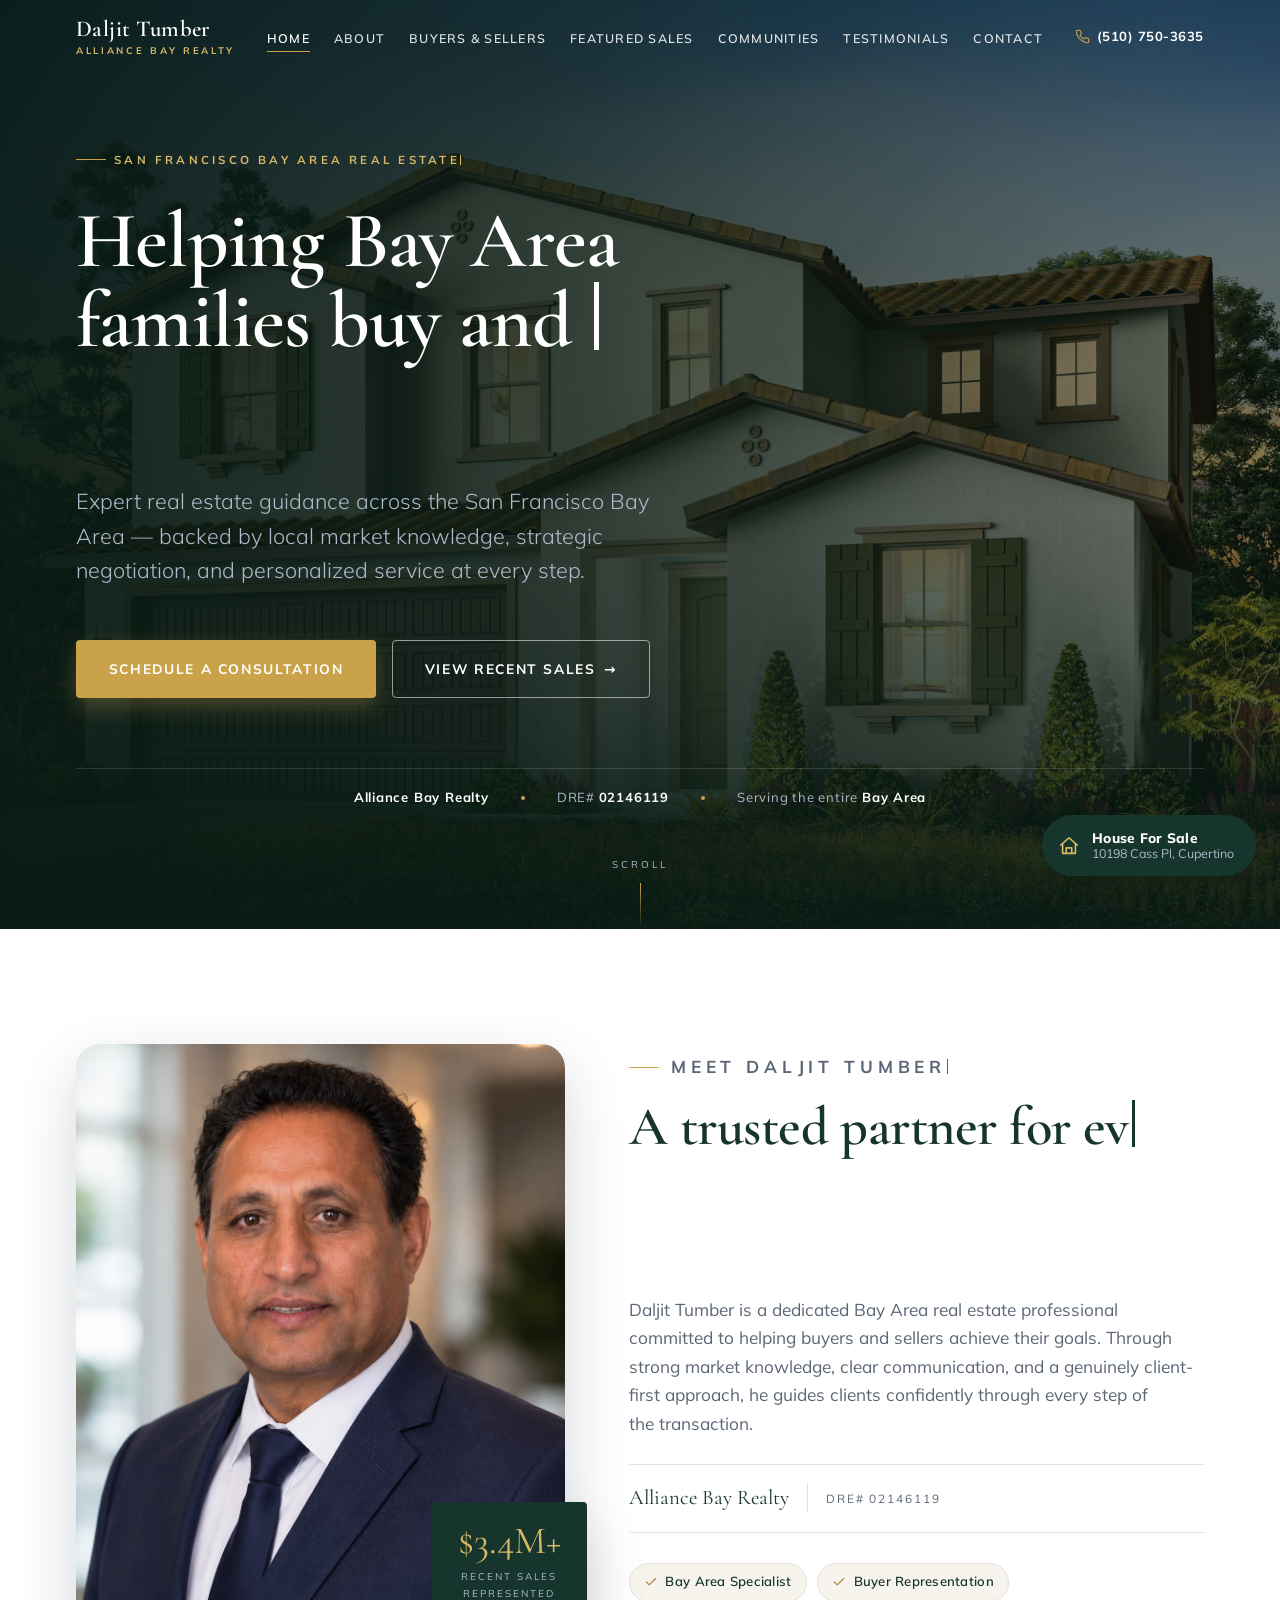
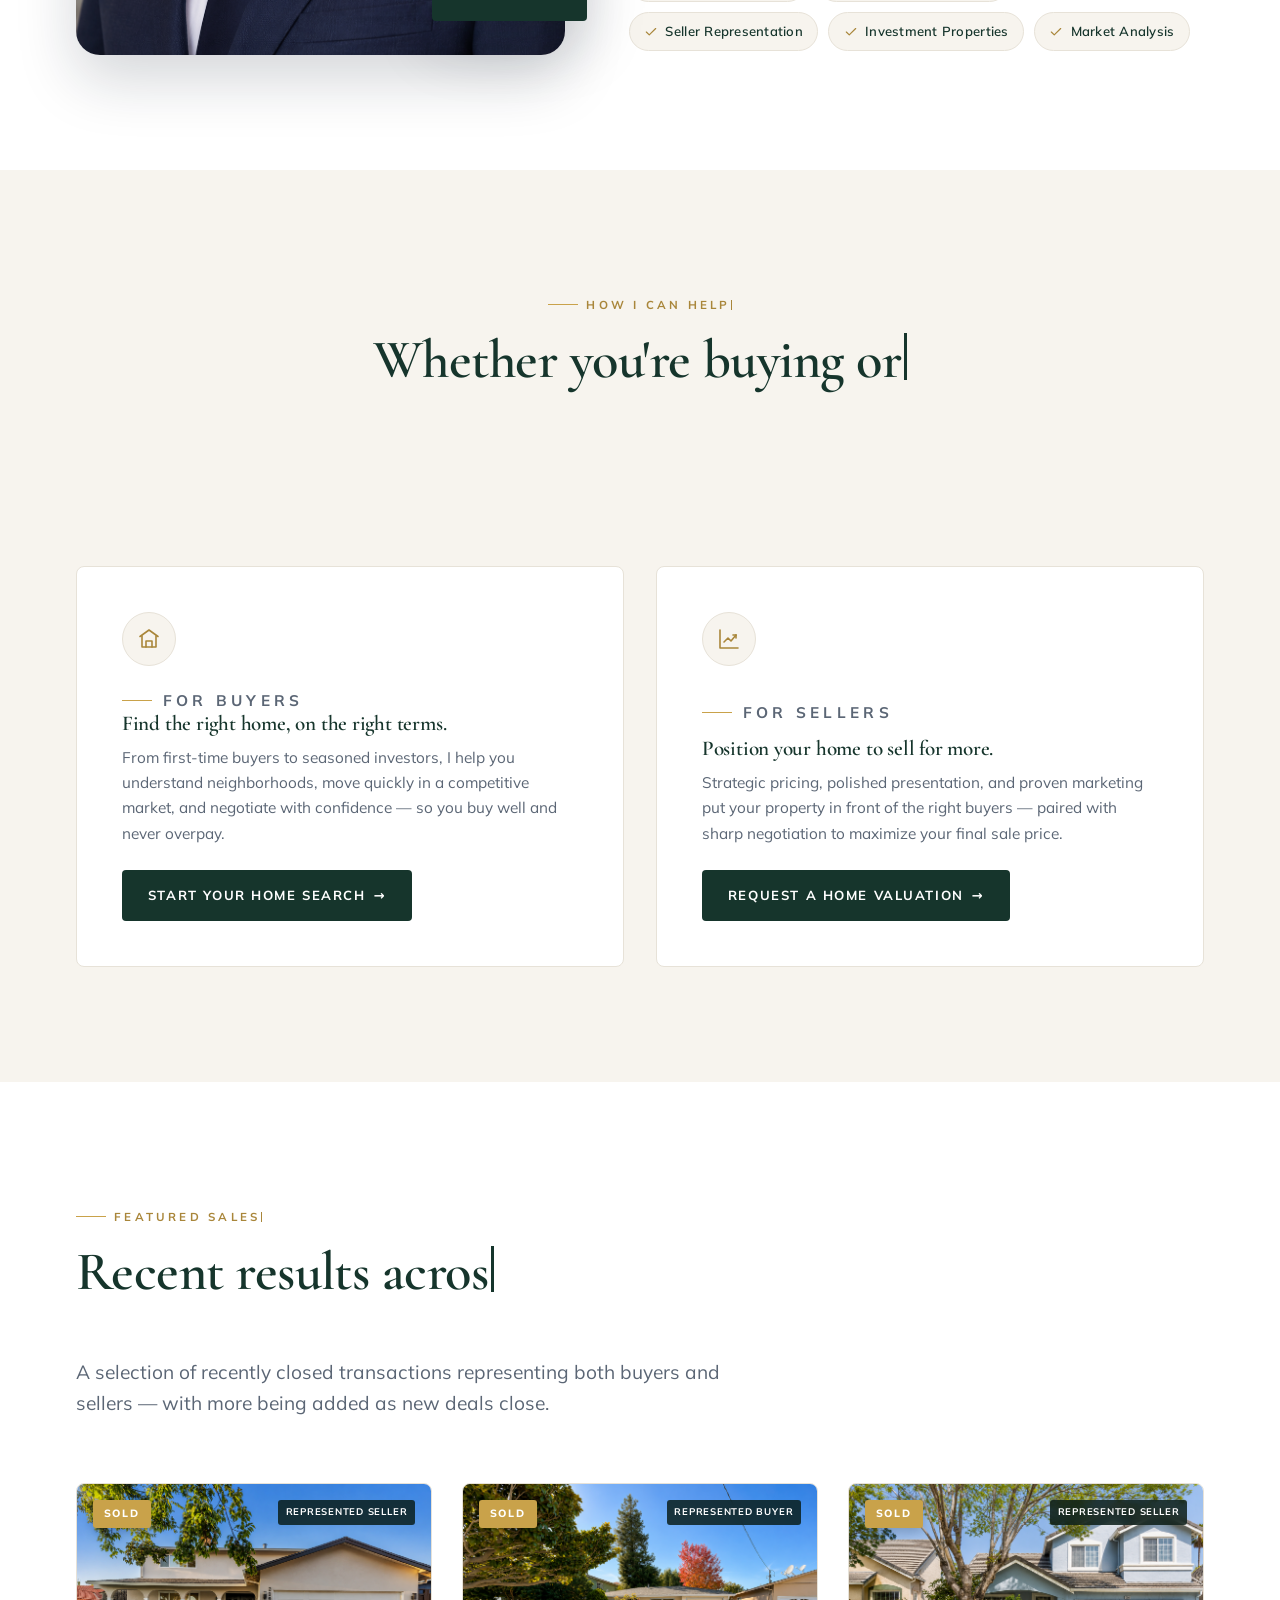
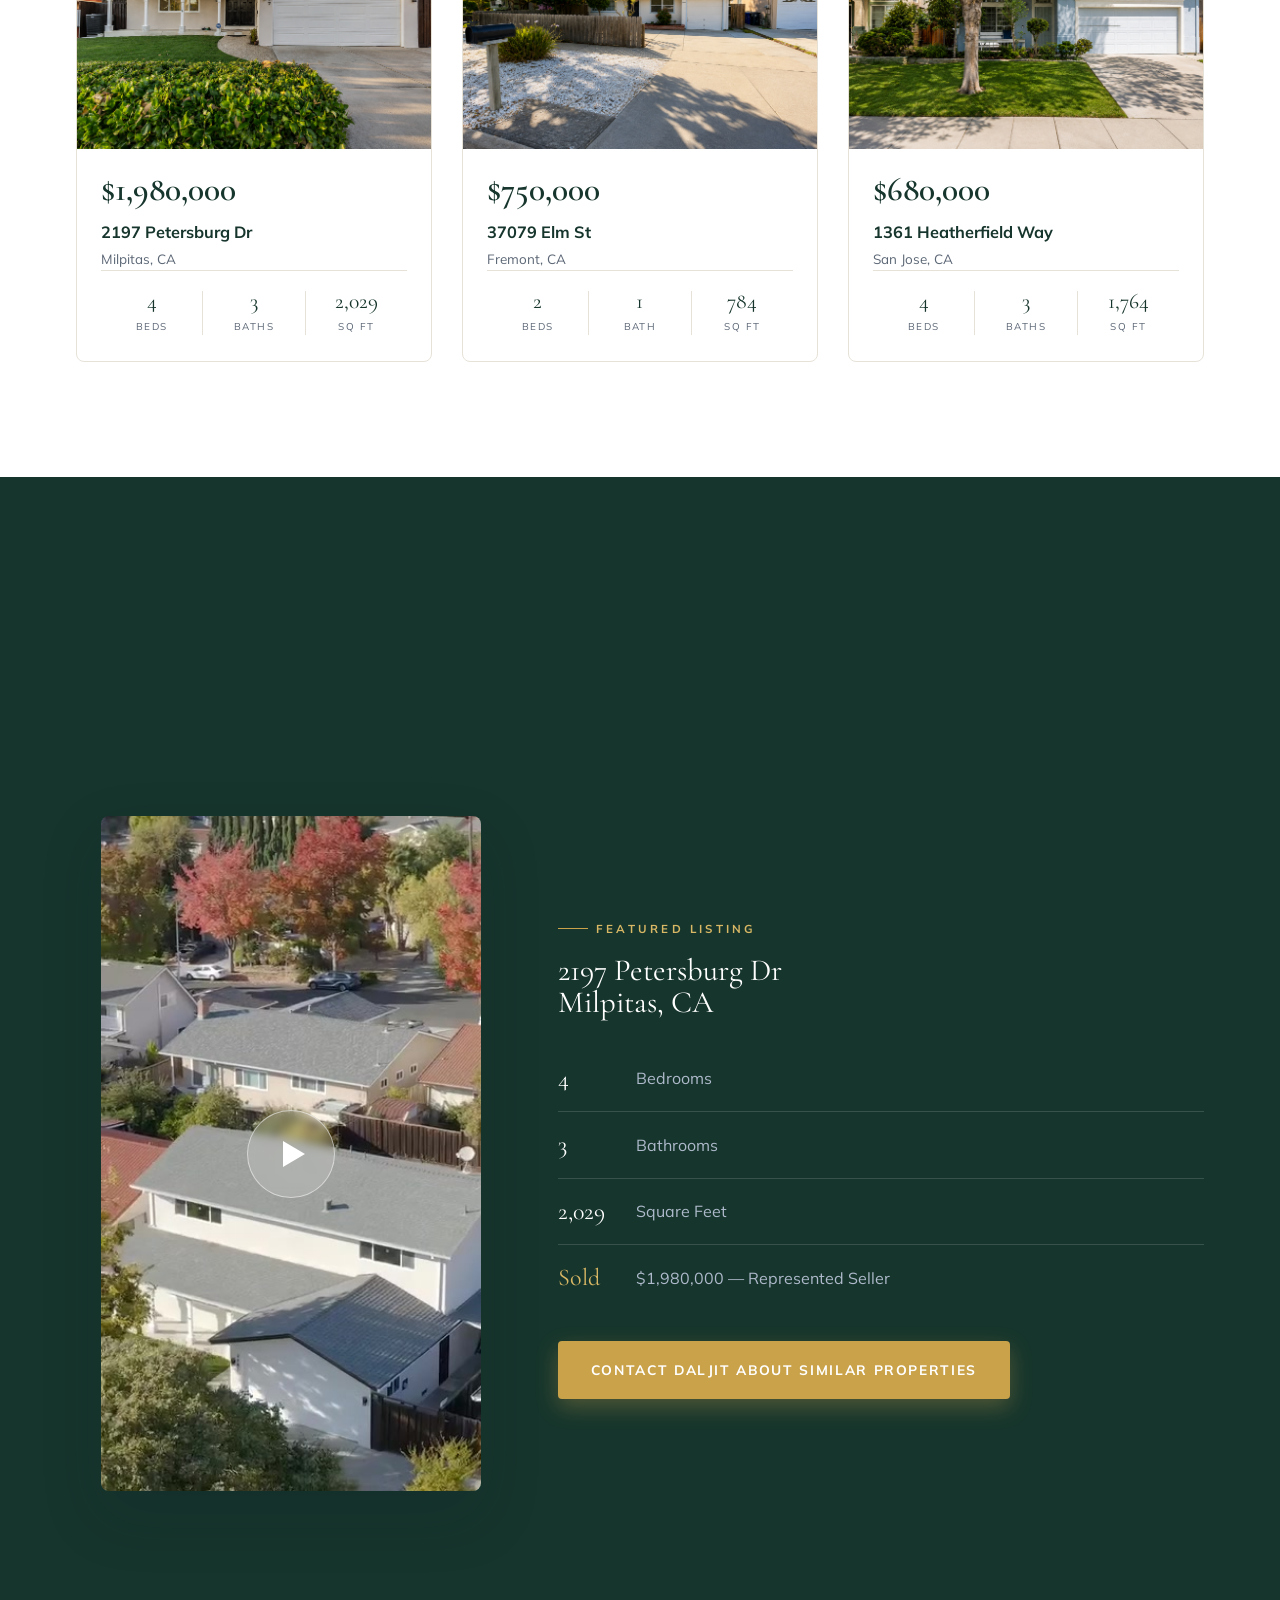
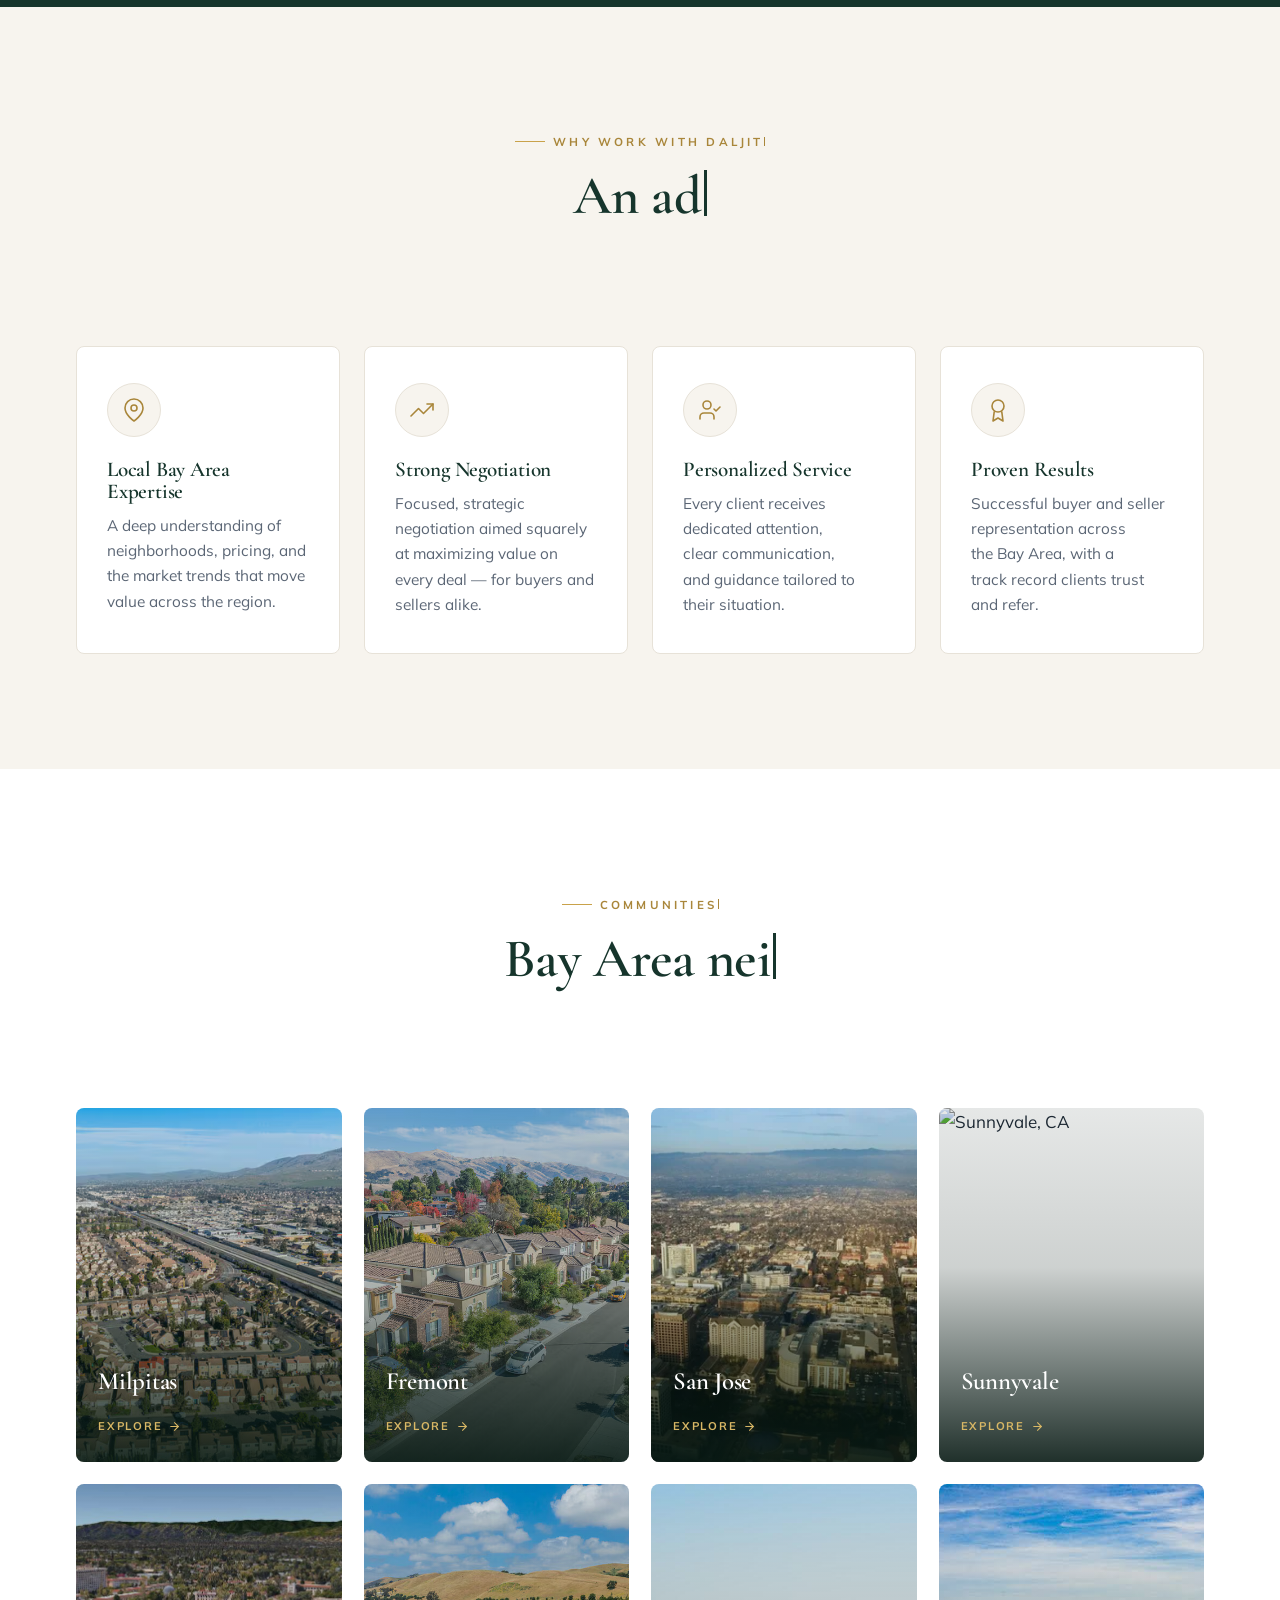
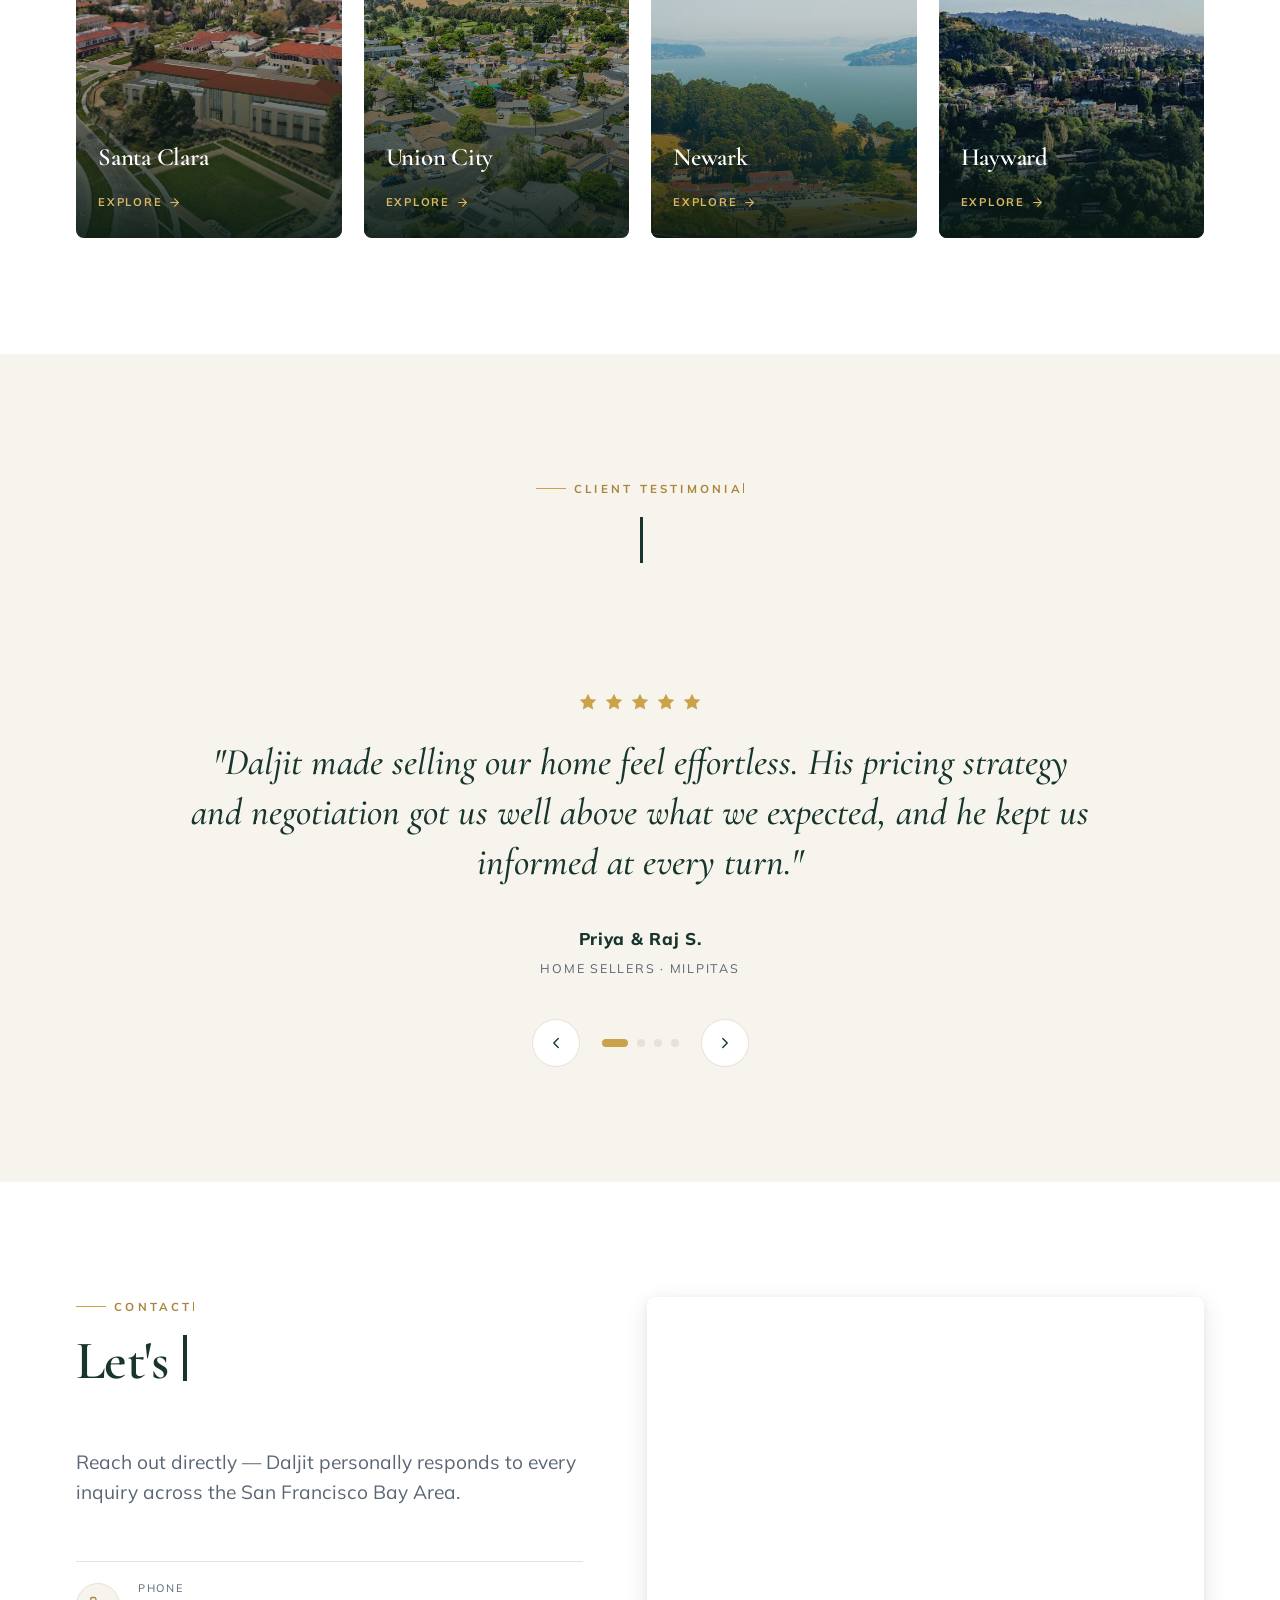
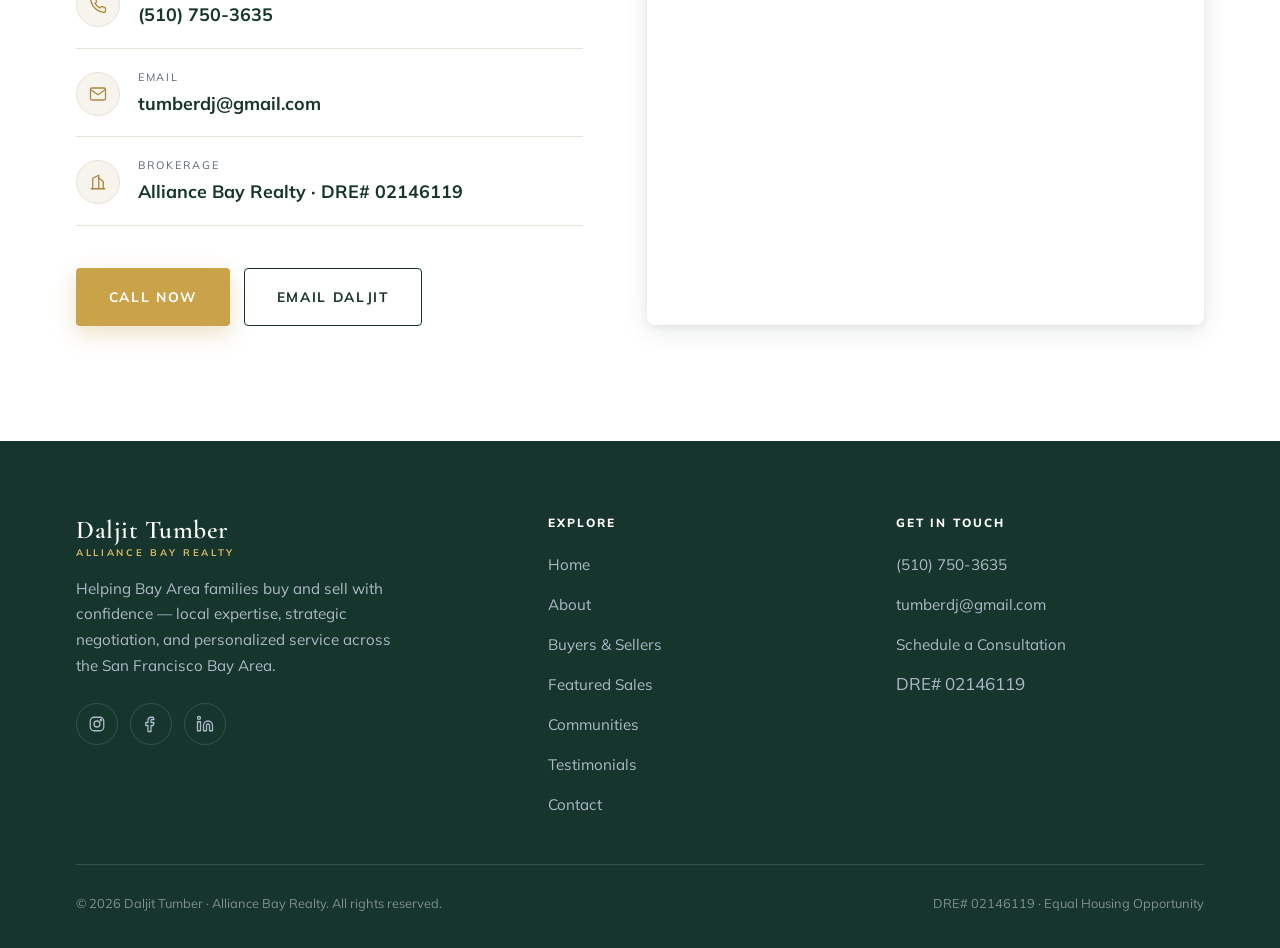
==== index.html @ a3ac9f5c "V1" ====
<!DOCTYPE html>
<html lang="en">
<head>
<meta charset="UTF-8" />
<meta name="viewport" content="width=device-width, initial-scale=1.0" />
<title>Daljit Tumber | Bay Area Real Estate — Alliance Bay Realty</title>
<meta name="description" content="Daljit Tumber, Bay Area real estate agent with Alliance Bay Realty (DRE# 02146119). Expert guidance for buyers and sellers across Milpitas, Fremont, San Jose, and the San Francisco Bay Area." />
<meta name="keywords" content="Bay Area realtor, Milpitas real estate agent, Fremont homes for sale, San Jose realtor, Alliance Bay Realty, Daljit Tumber, sell my home Bay Area" />
<meta property="og:title" content="Daljit Tumber | Bay Area Real Estate" />
<meta property="og:description" content="Helping Bay Area families buy and sell with confidence. Local expertise, strategic negotiation, personalized service." />
<meta property="og:type" content="website" />
<link rel="preconnect" href="https://fonts.googleapis.com" />
<link rel="preconnect" href="https://fonts.gstatic.com" crossorigin />
<link href="https://fonts.googleapis.com/css2?family=Cormorant+Garamond:ital,wght@0,400;0,500;0,600;0,700;1,400;1,500;1,600&family=Mulish:wght@300;400;500;600;700;800&display=swap" rel="stylesheet" />
<link rel="stylesheet" href="assets/styles.css" />
</head>
<body>

<!-- =================== MOBILE MENU =================== -->
<div class="mobile-menu" aria-hidden="true">
  <a href="#home">Home</a>
  <a href="#about">About</a>
  <a href="#buyers-sellers">Buyers &amp; Sellers</a>
  <a href="#sales">Featured Sales</a>
  <a href="#communities">Communities</a>
  <a href="#testimonials">Testimonials</a>
  <a href="#contact">Contact</a>
  <div class="mm-foot">
    <a href="tel:+15107503635" style="font-family:var(--sans);font-size:1rem;border:0;color:var(--gold-deep);font-weight:700;">(510) 750-3635</a>
  </div>
</div>

<!-- =================== HEADER =================== -->
<header class="header">
  <div class="container nav">
    <a href="#home" class="brand" aria-label="Daljit Tumber, Alliance Bay Realty">
      <span class="name">Daljit Tumber</span>
      <span class="sub">Alliance Bay Realty</span>
    </a>
    <nav>
      <ul class="nav-links">
        <li><a href="#home">Home</a></li>
        <li><a href="#about">About</a></li>
        <li><a href="#buyers-sellers">Buyers &amp; Sellers</a></li>
        <li><a href="#sales">Featured Sales</a></li>
        <li><a href="#communities">Communities</a></li>
        <li><a href="#testimonials">Testimonials</a></li>
        <li><a href="#contact">Contact</a></li>
      </ul>
    </nav>
    <div class="nav-cta">
      <a href="tel:+15107503635" class="nav-phone">
        <svg viewBox="0 0 24 24" fill="none" stroke-width="1.8" stroke-linecap="round" stroke-linejoin="round"><path d="M22 16.92v3a2 2 0 0 1-2.18 2 19.79 19.79 0 0 1-8.63-3.07 19.5 19.5 0 0 1-6-6 19.79 19.79 0 0 1-3.07-8.67A2 2 0 0 1 4.11 2h3a2 2 0 0 1 2 1.72c.13.96.36 1.9.7 2.81a2 2 0 0 1-.45 2.11L8.09 9.91a16 16 0 0 0 6 6l1.27-1.27a2 2 0 0 1 2.11-.45c.91.34 1.85.57 2.81.7A2 2 0 0 1 22 16.92z"/></svg>
        (510) 750-3635
      </a>
    </div>
    <button class="burger" aria-label="Open menu"><span></span><span></span><span></span></button>
  </div>
</header>

<!-- =================== HERO =================== -->
<section class="hero" id="home" data-screen-label="Hero">
  <div class="hero-bg">
    <img src="Images/Home/home.png" alt="Bay Area luxury home at dusk" />
  </div>
  <div class="container">
    <div class="hero-inner">
      <p class="eyebrow on-ink reveal">San Francisco Bay Area Real Estate</p>
      <h1 class="display reveal d1">Helping Bay Area<br />families buy and sell<br />with <em>confidence</em>.</h1>
      <p class="hero-sub reveal d2">Expert real estate guidance across the San Francisco Bay Area — backed by local market knowledge, strategic negotiation, and personalized service at every step.</p>
      <div class="hero-cta reveal d3">
        <a href="#contact" class="btn btn-gold btn-lg">Schedule a Consultation</a>
        <a href="#sales" class="btn btn-outline-light btn-lg">View Recent Sales <span class="ar">→</span></a>
      </div>
    </div>
    <div class="hero-trust reveal d4">
      <span><b>Alliance Bay Realty</b></span>
      <span class="dot"></span>
      <span>DRE# <b>02146119</b></span>
      <span class="dot"></span>
      <span>Serving the entire <b>Bay Area</b></span>
    </div>
    <a href="#about" class="scroll-cue" aria-label="Scroll to About section"><span>Scroll</span><span class="line"></span></a>
  </div>
</section>

<!-- =================== ABOUT =================== -->
<section class="section" id="about" data-screen-label="About">
  <div class="container about-grid">
    <div class="about-portrait reveal">
      <img src="Images/About/headshot.png" alt="Professional headshot of Daljit Tumber" class="about-photo" />
      <div class="badge">
        <div class="num">$3.4M+</div>
        <div class="lbl">Recent Sales<br />Represented</div>
      </div>
    </div>
    <div class="about-body reveal d1">
      <p class="eyebrow">Meet Daljit Tumber</p>
      <h2 class="h2">A trusted partner for every<br />step of your real estate journey.</h2>
      <p>Daljit Tumber is a dedicated Bay Area real estate professional committed to helping buyers and sellers achieve their goals. Through strong market knowledge, clear communication, and a genuinely client-first approach, he guides clients confidently through every step of the transaction.</p>
      <div class="about-meta">
        <span class="firm">Alliance Bay Realty</span>
        <span class="sep"></span>
        <span class="dre">DRE# 02146119</span>
      </div>
      <div class="chips">
        <span class="chip"><svg viewBox="0 0 24 24" fill="none" stroke-linecap="round" stroke-linejoin="round" stroke-width="2"><polyline points="20 6 9 17 4 12"/></svg> Bay Area Specialist</span>
        <span class="chip"><svg viewBox="0 0 24 24" fill="none" stroke-linecap="round" stroke-linejoin="round" stroke-width="2"><polyline points="20 6 9 17 4 12"/></svg> Buyer Representation</span>
        <span class="chip"><svg viewBox="0 0 24 24" fill="none" stroke-linecap="round" stroke-linejoin="round" stroke-width="2"><polyline points="20 6 9 17 4 12"/></svg> Seller Representation</span>
        <span class="chip"><svg viewBox="0 0 24 24" fill="none" stroke-linecap="round" stroke-linejoin="round" stroke-width="2"><polyline points="20 6 9 17 4 12"/></svg> Investment Properties</span>
        <span class="chip"><svg viewBox="0 0 24 24" fill="none" stroke-linecap="round" stroke-linejoin="round" stroke-width="2"><polyline points="20 6 9 17 4 12"/></svg> Market Analysis</span>
      </div>
    </div>
  </div>
</section>

<!-- =================== BUYERS & SELLERS =================== -->
<section class="section cream" id="buyers-sellers" data-screen-label="Buyers &amp; Sellers">
  <div class="container">
    <div class="section-head center reveal">
      <p class="eyebrow center">How I Can Help</p>
      <h2 class="h2">Whether you're buying or selling,<br />you'll never navigate it alone.</h2>
    </div>
    <div class="bs-grid">
      <div class="feature reveal" id="buy" style="padding:clamp(32px,3.5vw,48px);">
        <div class="ic"><svg viewBox="0 0 24 24" fill="none" stroke-linecap="round" stroke-linejoin="round"><path d="M3 9.5L12 3l9 6.5"/><path d="M5 9v11h14V9"/><path d="M9 20v-6h6v6"/></svg></div>
        <p class="eyebrow">For Buyers</p>
        <h3 class="h3">Find the right home, on the right terms.</h3>
        <p style="color:var(--muted);">From first-time buyers to seasoned investors, I help you understand neighborhoods, move quickly in a competitive market, and negotiate with confidence — so you buy well and never overpay.</p>
        <a href="#contact" class="btn btn-ink">Start Your Home Search <span class="ar">→</span></a>
      </div>
      <div class="feature reveal d1" id="sell" style="padding:clamp(32px,3.5vw,48px);">
        <div class="ic"><svg viewBox="0 0 24 24" fill="none" stroke-linecap="round" stroke-linejoin="round"><path d="M3 3v18h18"/><path d="M7 15l4-4 3 3 5-6"/><path d="M19 8h-3"/><path d="M19 8v3"/></svg></div>
        <p class="eyebrow">For Sellers</p>
        <h3 class="h3">Position your home to sell for more.</h3>
        <p style="color:var(--muted);">Strategic pricing, polished presentation, and proven marketing put your property in front of the right buyers — paired with sharp negotiation to maximize your final sale price.</p>
        <a href="#contact" class="btn btn-ink">Request a Home Valuation <span class="ar">→</span></a>
      </div>
    </div>
  </div>
</section>

<!-- =================== FEATURED SALES =================== -->
<section class="section" id="sales" data-screen-label="Featured Sales">
  <div class="container">
    <div class="section-head reveal">
      <p class="eyebrow">Featured Sales</p>
      <h2 class="h2">Recent results across<br />the Bay Area.</h2>
      <p class="lead">A selection of recently closed transactions representing both buyers and sellers — with more being added as new deals close.</p>
    </div>
    <div class="sales-grid">
      <!-- Property 1 -->
      <article class="prop-card reveal">
        <div class="prop-media">
          <img src="Images/Homes/2197petersburgdr.png" alt="2197 Petersburg Dr, Milpitas, CA" />
          <span class="prop-badge">Sold</span>
          <span class="prop-rep">Represented Seller</span>
        </div>
        <div class="prop-body">
          <div class="prop-price">$1,980,000</div>
          <div class="prop-addr">2197 Petersburg Dr</div>
          <div class="prop-city">Milpitas, CA</div>
          <div class="prop-specs">
            <div class="spec"><div class="v">4</div><div class="k">Beds</div></div>
            <div class="spec"><div class="v">3</div><div class="k">Baths</div></div>
            <div class="spec"><div class="v">2,029</div><div class="k">Sq Ft</div></div>
          </div>
        </div>
      </article>
      <!-- Property 2 -->
      <article class="prop-card reveal d1">
        <div class="prop-media">
          <img src="Images/Homes/37079elmst.png" alt="37079 Elm St, Fremont, CA" />
          <span class="prop-badge">Sold</span>
          <span class="prop-rep">Represented Buyer</span>
        </div>
        <div class="prop-body">
          <div class="prop-price">$750,000</div>
          <div class="prop-addr">37079 Elm St</div>
          <div class="prop-city">Fremont, CA</div>
          <div class="prop-specs">
            <div class="spec"><div class="v">2</div><div class="k">Beds</div></div>
            <div class="spec"><div class="v">1</div><div class="k">Bath</div></div>
            <div class="spec"><div class="v">784</div><div class="k">Sq Ft</div></div>
          </div>
        </div>
      </article>
      <!-- Property 3 -->
      <article class="prop-card reveal d2">
        <div class="prop-media">
          <img src="Images/Homes/1361heatherfieldway.png" alt="1361 Heatherfield Way, San Jose, CA" />
          <span class="prop-badge">Sold</span>
          <span class="prop-rep">Represented Seller</span>
        </div>
        <div class="prop-body">
          <div class="prop-price">$680,000</div>
          <div class="prop-addr">1361 Heatherfield Way</div>
          <div class="prop-city">San Jose, CA</div>
          <div class="prop-specs">
            <div class="spec"><div class="v">4</div><div class="k">Beds</div></div>
            <div class="spec"><div class="v">3</div><div class="k">Baths</div></div>
            <div class="spec"><div class="v">1,764</div><div class="k">Sq Ft</div></div>
          </div>
        </div>
      </article>
    </div>
  </div>
</section>

<!-- =================== SPOTLIGHT VIDEO =================== -->
<section class="section ink" id="spotlight" data-screen-label="Property Spotlight">
  <div class="container">
    <div class="section-head reveal">
      <p class="eyebrow on-ink">Featured Property Tour</p>
      <h2 class="h2">Take a closer look at one of<br />Daljit's successful listings.</h2>
    </div>
    <div class="spot-grid">
      <div class="video-frame reveal">
        <video src="Images/2197petersburgdr.mp4" poster="Images/2197petersburgdr-poster.jpg" playsinline preload="metadata"></video>
        <div class="play-btn" role="button" aria-label="Play property tour"></div>
      </div>
      <div class="spot-info reveal d1">
        <p class="eyebrow on-ink">Featured Listing</p>
        <div class="addr-lg">2197 Petersburg Dr<br />Milpitas, CA</div>
        <ul class="spot-highlights">
          <li><span class="v">4</span> Bedrooms</li>
          <li><span class="v">3</span> Bathrooms</li>
          <li><span class="v">2,029</span> Square Feet</li>
          <li><span class="v" style="color:var(--gold-soft);">Sold</span> $1,980,000 — Represented Seller</li>
        </ul>
        <a href="#contact" class="btn btn-gold btn-lg">Contact Daljit About Similar Properties</a>
      </div>
    </div>
  </div>
</section>

<!-- =================== WHY WORK WITH DALJIT =================== -->
<section class="section cream" id="why" data-screen-label="Why Daljit">
  <div class="container">
    <div class="section-head center reveal">
      <p class="eyebrow center">Why Work With Daljit</p>
      <h2 class="h2">An advisor who puts your<br />goals first — every time.</h2>
    </div>
    <div class="why-grid">
      <div class="feature reveal">
        <div class="ic"><svg viewBox="0 0 24 24" fill="none" stroke-linecap="round" stroke-linejoin="round"><path d="M21 10c0 7-9 13-9 13s-9-6-9-13a9 9 0 0 1 18 0z"/><circle cx="12" cy="10" r="3"/></svg></div>
        <h3>Local Bay Area Expertise</h3>
        <p>A deep understanding of neighborhoods, pricing, and the market trends that move value across the region.</p>
      </div>
      <div class="feature reveal d1">
        <div class="ic"><svg viewBox="0 0 24 24" fill="none" stroke-linecap="round" stroke-linejoin="round"><polyline points="23 6 13.5 15.5 8.5 10.5 1 18"/><polyline points="17 6 23 6 23 12"/></svg></div>
        <h3>Strong Negotiation</h3>
        <p>Focused, strategic negotiation aimed squarely at maximizing value on every deal — for buyers and sellers alike.</p>
      </div>
      <div class="feature reveal d2">
        <div class="ic"><svg viewBox="0 0 24 24" fill="none" stroke-linecap="round" stroke-linejoin="round"><path d="M16 21v-2a4 4 0 0 0-4-4H6a4 4 0 0 0-4 4v2"/><circle cx="9" cy="7" r="4"/><polyline points="16 11 18 13 22 9"/></svg></div>
        <h3>Personalized Service</h3>
        <p>Every client receives dedicated attention, clear communication, and guidance tailored to their situation.</p>
      </div>
      <div class="feature reveal d3">
        <div class="ic"><svg viewBox="0 0 24 24" fill="none" stroke-linecap="round" stroke-linejoin="round"><circle cx="12" cy="8" r="6"/><polyline points="8.21 13.89 7 23 12 20 17 23 15.79 13.88"/></svg></div>
        <h3>Proven Results</h3>
        <p>Successful buyer and seller representation across the Bay Area, with a track record clients trust and refer.</p>
      </div>
    </div>
  </div>
</section>

<!-- =================== COMMUNITIES =================== -->
<section class="section" id="communities" data-screen-label="Communities">
  <div class="container">
    <div class="section-head center reveal">
      <p class="eyebrow center">Communities</p>
      <h2 class="h2">Bay Area neighborhoods<br />Daljit knows inside and out.</h2>
    </div>
    <div class="comm-grid">
      <a class="comm-card reveal" href="#contact"><img src="Images/Communities/milpitas.jpg" alt="Milpitas, CA" /><div class="comm-info"><h3>Milpitas</h3><p>Gateway to Silicon Valley with new developments and easy commutes.</p><span class="comm-link">Explore <svg viewBox="0 0 24 24" fill="none" stroke="currentColor" stroke-width="2" stroke-linecap="round" stroke-linejoin="round"><line x1="5" y1="12" x2="19" y2="12"/><polyline points="12 5 19 12 12 19"/></svg></span></div></a>
      <a class="comm-card reveal d1" href="#contact"><img src="Images/Communities/fremont.jpg" alt="Fremont, CA" /><div class="comm-info"><h3>Fremont</h3><p>A diverse, family-friendly hub bridging the East Bay and the Peninsula.</p><span class="comm-link">Explore <svg viewBox="0 0 24 24" fill="none" stroke="currentColor" stroke-width="2" stroke-linecap="round" stroke-linejoin="round"><line x1="5" y1="12" x2="19" y2="12"/><polyline points="12 5 19 12 12 19"/></svg></span></div></a>
      <a class="comm-card reveal d2" href="#contact"><img src="Images/Communities/san-jose.jpg" alt="San Jose, CA" /><div class="comm-info"><h3>San Jose</h3><p>The vibrant capital of Silicon Valley — endless options and amenities.</p><span class="comm-link">Explore <svg viewBox="0 0 24 24" fill="none" stroke="currentColor" stroke-width="2" stroke-linecap="round" stroke-linejoin="round"><line x1="5" y1="12" x2="19" y2="12"/><polyline points="12 5 19 12 12 19"/></svg></span></div></a>
      <a class="comm-card reveal d3" href="#contact"><img src="Images/Communities/sunnyvale.jpg" alt="Sunnyvale, CA" /><div class="comm-info"><h3>Sunnyvale</h3><p>Tech-centric living with top schools and a walkable downtown core.</p><span class="comm-link">Explore <svg viewBox="0 0 24 24" fill="none" stroke="currentColor" stroke-width="2" stroke-linecap="round" stroke-linejoin="round"><line x1="5" y1="12" x2="19" y2="12"/><polyline points="12 5 19 12 12 19"/></svg></span></div></a>
      <a class="comm-card reveal" href="#contact"><img src="Images/Communities/santa-clara.jpg" alt="Santa Clara, CA" /><div class="comm-info"><h3>Santa Clara</h3><p>Central location, strong schools, and consistently steady demand.</p><span class="comm-link">Explore <svg viewBox="0 0 24 24" fill="none" stroke="currentColor" stroke-width="2" stroke-linecap="round" stroke-linejoin="round"><line x1="5" y1="12" x2="19" y2="12"/><polyline points="12 5 19 12 12 19"/></svg></span></div></a>
      <a class="comm-card reveal d1" href="#contact"><img src="Images/Communities/union-city.jpg" alt="Union City, CA" /><div class="comm-info"><h3>Union City</h3><p>A well-connected East Bay community offering excellent value.</p><span class="comm-link">Explore <svg viewBox="0 0 24 24" fill="none" stroke="currentColor" stroke-width="2" stroke-linecap="round" stroke-linejoin="round"><line x1="5" y1="12" x2="19" y2="12"/><polyline points="12 5 19 12 12 19"/></svg></span></div></a>
      <a class="comm-card reveal d2" href="#contact"><img src="Images/Communities/newark.jpg" alt="Newark, CA" /><div class="comm-info"><h3>Newark</h3><p>Quiet, comfortable neighborhoods with convenient bayside access.</p><span class="comm-link">Explore <svg viewBox="0 0 24 24" fill="none" stroke="currentColor" stroke-width="2" stroke-linecap="round" stroke-linejoin="round"><line x1="5" y1="12" x2="19" y2="12"/><polyline points="12 5 19 12 12 19"/></svg></span></div></a>
      <a class="comm-card reveal d3" href="#contact"><img src="Images/Communities/hayward.jpg" alt="Hayward, CA" /><div class="comm-info"><h3>Hayward</h3><p>Affordable East Bay living full of character and rising momentum.</p><span class="comm-link">Explore <svg viewBox="0 0 24 24" fill="none" stroke="currentColor" stroke-width="2" stroke-linecap="round" stroke-linejoin="round"><line x1="5" y1="12" x2="19" y2="12"/><polyline points="12 5 19 12 12 19"/></svg></span></div></a>
    </div>
  </div>
</section>

<!-- =================== TESTIMONIALS =================== -->
<section class="section cream" id="testimonials" data-screen-label="Testimonials">
  <div class="container">
    <div class="section-head center reveal">
      <p class="eyebrow center">Client Testimonials</p>
      <h2 class="h2">What clients say about<br />working with Daljit.</h2>
    </div>
    <!-- Placeholder reviews — replace text & names with real client testimonials. -->
    <div class="tst reveal d1">
      <div class="tst-stars" aria-hidden="true">
        <svg viewBox="0 0 24 24"><path d="M12 2l3.09 6.26L22 9.27l-5 4.87 1.18 6.88L12 17.77l-6.18 3.25L7 14.14 2 9.27l6.91-1.01L12 2z"/></svg>
        <svg viewBox="0 0 24 24"><path d="M12 2l3.09 6.26L22 9.27l-5 4.87 1.18 6.88L12 17.77l-6.18 3.25L7 14.14 2 9.27l6.91-1.01L12 2z"/></svg>
        <svg viewBox="0 0 24 24"><path d="M12 2l3.09 6.26L22 9.27l-5 4.87 1.18 6.88L12 17.77l-6.18 3.25L7 14.14 2 9.27l6.91-1.01L12 2z"/></svg>
        <svg viewBox="0 0 24 24"><path d="M12 2l3.09 6.26L22 9.27l-5 4.87 1.18 6.88L12 17.77l-6.18 3.25L7 14.14 2 9.27l6.91-1.01L12 2z"/></svg>
        <svg viewBox="0 0 24 24"><path d="M12 2l3.09 6.26L22 9.27l-5 4.87 1.18 6.88L12 17.77l-6.18 3.25L7 14.14 2 9.27l6.91-1.01L12 2z"/></svg>
      </div>
      <div class="tst-track">
        <div class="tst-slide active">
          <p class="tst-quote">"Daljit made selling our home feel effortless. His pricing strategy and negotiation got us well above what we expected, and he kept us informed at every turn."</p>
          <div class="tst-meta"><div class="who">Priya &amp; Raj S.</div><div class="role">Home Sellers · Milpitas</div></div>
        </div>
        <div class="tst-slide">
          <p class="tst-quote">"As first-time buyers we were nervous, but Daljit's patience and local knowledge gave us total confidence. We found the right home and didn't overpay."</p>
          <div class="tst-meta"><div class="who">Michael T.</div><div class="role">Home Buyer · Fremont</div></div>
        </div>
        <div class="tst-slide">
          <p class="tst-quote">"Professional, responsive, and genuinely on our side. Daljit handled every detail and made a stressful process feel calm and clear."</p>
          <div class="tst-meta"><div class="who">The Nguyen Family</div><div class="role">Buyers &amp; Sellers · San Jose</div></div>
        </div>
        <div class="tst-slide">
          <p class="tst-quote">"He understands the Bay Area market better than anyone we spoke with. Honest advice, strong negotiation, and a smooth close. Highly recommend."</p>
          <div class="tst-meta"><div class="who">David &amp; Anita K.</div><div class="role">Home Sellers · Union City</div></div>
        </div>
      </div>
      <div class="tst-nav">
        <button class="tst-arrow tst-prev" aria-label="Previous testimonial"><svg viewBox="0 0 24 24" stroke-linecap="round" stroke-linejoin="round"><polyline points="15 18 9 12 15 6"/></svg></button>
        <div class="tst-dots" role="tablist"></div>
        <button class="tst-arrow tst-next" aria-label="Next testimonial"><svg viewBox="0 0 24 24" stroke-linecap="round" stroke-linejoin="round"><polyline points="9 18 15 12 9 6"/></svg></button>
      </div>
    </div>
  </div>
</section>

<!-- =================== CONTACT =================== -->
<section class="section" id="contact" data-screen-label="Contact">
  <div class="container contact-grid">
    <div class="contact-card reveal">
      <p class="eyebrow">Contact</p>
      <h2 class="h2">Let's find your<br />next move.</h2>
      <p class="lead">Reach out directly — Daljit personally responds to every inquiry across the San Francisco Bay Area.</p>
      <div class="contact-rows">
        <div class="crow">
          <div class="ic"><svg viewBox="0 0 24 24" fill="none" stroke-linecap="round" stroke-linejoin="round"><path d="M22 16.92v3a2 2 0 0 1-2.18 2 19.79 19.79 0 0 1-8.63-3.07 19.5 19.5 0 0 1-6-6 19.79 19.79 0 0 1-3.07-8.67A2 2 0 0 1 4.11 2h3a2 2 0 0 1 2 1.72c.13.96.36 1.9.7 2.81a2 2 0 0 1-.45 2.11L8.09 9.91a16 16 0 0 0 6 6l1.27-1.27a2 2 0 0 1 2.11-.45c.91.34 1.85.57 2.81.7A2 2 0 0 1 22 16.92z"/></svg></div>
          <div><div class="k">Phone</div><div class="v">(510) 750-3635</div></div>
        </div>
        <div class="crow">
          <div class="ic"><svg viewBox="0 0 24 24" fill="none" stroke-linecap="round" stroke-linejoin="round"><path d="M4 4h16a2 2 0 0 1 2 2v12a2 2 0 0 1-2 2H4a2 2 0 0 1-2-2V6a2 2 0 0 1 2-2z"/><polyline points="22,6 12,13 2,6"/></svg></div>
          <div><div class="k">Email</div><div class="v">tumberdj@gmail.com</div></div>
        </div>
        <div class="crow">
          <div class="ic"><svg viewBox="0 0 24 24" fill="none" stroke-linecap="round" stroke-linejoin="round"><path d="M3 21h18"/><path d="M5 21V7l8-4v18"/><path d="M19 21V11l-6-4"/></svg></div>
          <div><div class="k">Brokerage</div><div class="v">Alliance Bay Realty · DRE# 02146119</div></div>
        </div>
      </div>
      <div class="contact-actions">
        <a href="tel:+15107503635" class="btn btn-gold btn-lg">Call Now</a>
        <a href="mailto:tumberdj@gmail.com" class="btn btn-outline btn-lg">Email Daljit</a>
      </div>
    </div>
    <div class="map-frame reveal d1">
      <iframe src="https://maps.google.com/maps?q=San+Francisco+Bay+Area,+CA&z=8&output=embed" loading="lazy" referrerpolicy="no-referrer-when-downgrade" allowfullscreen title="Map of the San Francisco Bay Area service region"></iframe>
    </div>
  </div>
</section>

<!-- =================== FOOTER =================== -->
<footer class="footer">
  <div class="container">
    <div class="footer-top">
      <div>
        <div class="brand">
          <span class="name">Daljit Tumber</span>
          <span class="sub">Alliance Bay Realty</span>
        </div>
        <p class="footer-blurb">Helping Bay Area families buy and sell with confidence — local expertise, strategic negotiation, and personalized service across the San Francisco Bay Area.</p>
        <div class="socials">
          <a href="#" aria-label="Instagram"><svg viewBox="0 0 24 24" fill="none" stroke-linecap="round" stroke-linejoin="round"><rect x="3" y="3" width="18" height="18" rx="5"/><circle cx="12" cy="12" r="4"/><circle cx="17.3" cy="6.7" r="1"/></svg></a>
          <a href="#" aria-label="Facebook"><svg viewBox="0 0 24 24" fill="none" stroke-linecap="round" stroke-linejoin="round"><path d="M15 3h-3a4 4 0 0 0-4 4v3H5v4h3v8h4v-8h3l1-4h-4V7a1 1 0 0 1 1-1h3z"/></svg></a>
          <a href="#" aria-label="LinkedIn"><svg viewBox="0 0 24 24" fill="none" stroke-linecap="round" stroke-linejoin="round"><path d="M16 8a6 6 0 0 1 6 6v7h-4v-7a2 2 0 0 0-4 0v7h-4v-7a6 6 0 0 1 6-6z"/><rect x="2" y="9" width="4" height="12"/><circle cx="4" cy="4" r="2"/></svg></a>
        </div>
      </div>
      <div class="footer-col">
        <h4>Explore</h4>
        <ul>
          <li><a href="#home">Home</a></li>
          <li><a href="#about">About</a></li>
          <li><a href="#buyers-sellers">Buyers &amp; Sellers</a></li>
          <li><a href="#sales">Featured Sales</a></li>
          <li><a href="#communities">Communities</a></li>
          <li><a href="#testimonials">Testimonials</a></li>
          <li><a href="#contact">Contact</a></li>
        </ul>
      </div>
      <div class="footer-col">
        <h4>Get In Touch</h4>
        <ul>
          <li><a href="tel:+15107503635">(510) 750-3635</a></li>
          <li><a href="mailto:tumberdj@gmail.com">tumberdj@gmail.com</a></li>
          <li><a href="#contact">Schedule a Consultation</a></li>
          <li style="color:var(--muted-ink);">DRE# 02146119</li>
        </ul>
      </div>
    </div>
    <div class="footer-bottom">
      <span>© <span id="year">2026</span> Daljit Tumber · Alliance Bay Realty. All rights reserved.</span>
      <span>DRE# 02146119 · Equal Housing Opportunity</span>
    </div>
  </div>
</footer>

<a href="forsale/10198_cass_pl.html" class="fab-listing" aria-label="View house for sale: 10198 Cass Pl, Cupertino">
  <svg viewBox="0 0 24 24" fill="none" stroke="currentColor" stroke-width="1.8" stroke-linecap="round" stroke-linejoin="round"><path d="M3 11l9-8 9 8"/><path d="M5 10v10h14V10"/><path d="M9 20v-6h6v6"/></svg>
  <span class="fab-text"><strong>House For Sale</strong>10198 Cass Pl, Cupertino</span>
</a>

<script src="assets/script.js"></script>
</body>
</html>
---- assets/styles.css ----
/* =========================================================
   Daljit Tumber — Alliance Bay Realty
   Luxury real estate site — design system + layout
   ========================================================= */

:root{
  /* palette */
  --paper:        #ffffff;
  --cream:        #f7f4ee;   /* warm off-white section bg */
  --cream-deep:   #efe9dd;
  --ink:          #16352c;   /* deep forest green */
  --ink-2:        #1f463a;   /* lifted forest */
  --ink-3:        #2a5446;
  --gold:         #c9a24a;
  --gold-soft:    #d8b765;
  --gold-deep:    #a9863a;
  --line:         #e7e2d8;   /* hairline on light */
  --line-ink:     rgba(255,255,255,.14);
  --text:         #1f2a37;
  --muted:        #5b6675;
  --muted-ink:    #aebacb;   /* muted text on navy */

  /* type */
  --serif: "Cormorant Garamond", Georgia, "Times New Roman", serif;
  --sans:  "Mulish", system-ui, -apple-system, "Segoe UI", sans-serif;

  /* spacing & shape */
  --container: 1240px;
  --gut: clamp(20px, 5vw, 56px);
  --radius: 4px;
  --radius-lg: 8px;
  --shadow-sm: 0 1px 2px rgba(14,27,44,.06), 0 4px 16px rgba(14,27,44,.05);
  --shadow-md: 0 6px 24px rgba(14,27,44,.10), 0 2px 6px rgba(14,27,44,.06);
  --shadow-lg: 0 24px 60px rgba(14,27,44,.18);
  --ease: cubic-bezier(.22,.61,.36,1);
  --shade: 8 26 20; /* very dark brand tone for overlays (rgb triplet) */
}

*{ box-sizing:border-box; }
html{ scroll-behavior:smooth; -webkit-text-size-adjust:100%; }
@media (prefers-reduced-motion: reduce){ html{ scroll-behavior:auto; } }

body{
  margin:0;
  font-family:var(--sans);
  color:var(--text);
  background:var(--paper);
  font-size:17px;
  line-height:1.65;
  font-weight:400;
  -webkit-font-smoothing:antialiased;
  text-rendering:optimizeLegibility;
}
img{ max-width:100%; display:block; }
a{ color:inherit; text-decoration:none; }
button{ font-family:inherit; cursor:pointer; }
::selection{ background:var(--gold); color:#fff; }

/* ---------- typography ---------- */
h1,h2,h3,h4{ font-family:var(--serif); font-weight:600; line-height:1.04; margin:0; letter-spacing:-.01em; color:var(--ink); }
.display{ font-size:clamp(2.6rem, 6.2vw, 5.2rem); font-weight:600; line-height:1; }
.h2{ font-size:clamp(2.1rem, 4.4vw, 3.4rem); }
.h3{ font-size:clamp(1.5rem, 2.4vw, 2rem); }
p{ margin:0 0 1em; text-wrap:pretty; }
.lead{ font-size:clamp(1.05rem,1.5vw,1.25rem); color:var(--muted); line-height:1.6; }

.eyebrow{
  font-family:var(--sans);
  font-weight:700;
  font-size:.72rem;
  letter-spacing:.28em;
  text-transform:uppercase;
  color:var(--gold-deep);
  display:inline-flex; align-items:center; gap:.7em;
  margin:0 0 1.1rem;
}
.eyebrow::before{ content:""; width:30px; height:1px; background:var(--gold); display:inline-block; }
.eyebrow.center{ justify-content:center; }
.eyebrow.on-ink{ color:var(--gold-soft); }
.gold{ color:var(--gold-deep); }
.italic{ font-style:italic; }

/* ---------- layout ---------- */
.container{ width:100%; max-width:var(--container); margin-inline:auto; padding-inline:var(--gut); }
:where(section,div,form)[id]{ scroll-margin-top:96px; }
.narrow{ max-width:560px; }
.section{ padding-block:clamp(72px, 9vw, 132px); position:relative; }
.section.cream{ background:var(--cream); }
.section.ink{ background:var(--ink); color:#fff; }
.section.ink h1,.section.ink h2,.section.ink h3{ color:#fff; }
.section-head{ max-width:680px; margin-bottom:clamp(40px,5vw,64px); }
.section-head.center{ margin-inline:auto; text-align:center; }

/* ---------- buttons ---------- */
.btn{
  display:inline-flex; align-items:center; justify-content:center; gap:.6em;
  font-family:var(--sans); font-weight:700; font-size:.82rem;
  letter-spacing:.12em; text-transform:uppercase;
  padding:1.05em 1.9em; border-radius:var(--radius);
  border:1px solid transparent; background:none; color:var(--ink);
  transition:transform .25s var(--ease), background .25s var(--ease), color .25s var(--ease), box-shadow .25s var(--ease), border-color .25s var(--ease);
  will-change:transform;
}
.btn:hover{ transform:translateY(-2px); }
.btn .ar{ transition:transform .3s var(--ease); }
.btn:hover .ar{ transform:translateX(4px); }
.btn-gold{ background:var(--gold); color:#fff; box-shadow:0 8px 22px rgba(201,162,74,.32); }
.btn-gold:hover{ background:var(--gold-deep); box-shadow:0 12px 28px rgba(201,162,74,.4); }
.btn-ink{ background:var(--ink); color:#fff; }
.btn-ink:hover{ background:var(--ink-2); }
.btn-outline{ border-color:var(--ink); color:var(--ink); }
.btn-outline:hover{ background:var(--ink); color:#fff; }
.btn-outline-light{ border-color:rgba(255,255,255,.55); color:#fff; }
.btn-outline-light:hover{ background:#fff; color:var(--ink); border-color:#fff; }
.btn-lg{ padding:1.2em 2.3em; font-size:.86rem; }

/* ---------- placeholder imagery ---------- */
.ph{
  position:relative; overflow:hidden;
  background-color:var(--cream-deep);
  background-image:repeating-linear-gradient(135deg,
      rgba(14,27,44,.045) 0, rgba(14,27,44,.045) 1px,
      transparent 1px, transparent 11px);
  display:flex; align-items:center; justify-content:center;
}
.ph::after{
  content:attr(data-label);
  font-family:"SFMono-Regular", ui-monospace, Menlo, Consolas, monospace;
  font-size:.66rem; letter-spacing:.14em; text-transform:uppercase;
  color:rgba(14,27,44,.42);
  text-align:center; padding:1em 1.4em; line-height:1.5;
  border:1px dashed rgba(14,27,44,.2); border-radius:3px;
  background:rgba(255,255,255,.4); max-width:80%;
}

/* =========================================================
   HEADER / NAV
   ========================================================= */
.header{
  position:fixed; inset:0 0 auto 0; z-index:60;
  padding-block:18px;
  transition:background .35s var(--ease), box-shadow .35s var(--ease), padding .35s var(--ease), border-color .35s var(--ease);
  border-bottom:1px solid transparent;
}
.header.scrolled{ background:rgba(255,255,255,.96); backdrop-filter:blur(10px); box-shadow:var(--shadow-sm); border-color:var(--line); padding-block:12px; }
.nav{ display:flex; align-items:center; justify-content:space-between; gap:24px; }
.brand{ display:flex; flex-direction:column; line-height:1; }
.brand .name{ font-family:var(--serif); font-size:1.42rem; font-weight:600; letter-spacing:.02em; color:#fff; white-space:nowrap; transition:color .35s var(--ease); }
.brand .sub{ font-family:var(--sans); font-size:.6rem; font-weight:700; letter-spacing:.28em; text-transform:uppercase; color:var(--gold-soft); margin-top:5px; }
.header.scrolled .brand .name{ color:var(--ink); }
.header.scrolled .brand .sub{ color:var(--gold-deep); }
.brand .name b{ font-weight:600; }
.brand .name .div{ color:var(--gold); font-weight:400; padding:0 .15em; }

.nav-links{ display:flex; align-items:center; gap:24px; list-style:none; margin:0; padding:0; }
.nav-links a{
  font-size:.78rem; font-weight:600; letter-spacing:.1em; text-transform:uppercase;
  color:rgba(255,255,255,.86); position:relative; padding-block:6px; white-space:nowrap;
  transition:color .25s var(--ease);
}
.nav-links a::after{ content:""; position:absolute; left:0; bottom:0; width:0; height:1px; background:var(--gold); transition:width .3s var(--ease); }
.nav-links a:hover{ color:#fff; }
.nav-links a:hover::after, .nav-links a.active::after{ width:100%; }
.nav-links a.active{ color:#fff; }
.header.scrolled .nav-links a{ color:var(--muted); }
.header.scrolled .nav-links a:hover{ color:var(--ink); }
.header.scrolled .nav-links a.active{ color:var(--ink); }
.nav-cta{ display:flex; align-items:center; gap:18px; }
.nav-phone{ display:inline-flex; align-items:center; gap:.5em; white-space:nowrap; font-weight:700; font-size:.82rem; letter-spacing:.04em; color:#fff; transition:color .35s var(--ease); }
.header.scrolled .nav-phone{ color:var(--ink); }
.nav-phone svg{ width:15px; height:15px; stroke:var(--gold); }

/* hamburger */
.burger{ display:none; flex-direction:column; gap:5px; background:none; border:0; padding:8px; z-index:120; }
.burger span{ width:26px; height:2px; background:#fff; display:block; transition:.3s var(--ease); }
.header.scrolled .burger span{ background:var(--ink); }
.mobile-menu.open ~ .header .burger span,
.burger.active span{ background:var(--ink); }
.burger.active span:nth-child(1){ transform:translateY(7px) rotate(45deg); }
.burger.active span:nth-child(2){ opacity:0; }
.burger.active span:nth-child(3){ transform:translateY(-7px) rotate(-45deg); }

/* mobile menu */
.mobile-menu{
  position:fixed; inset:0; z-index:110; background:var(--paper);
  display:flex; flex-direction:column; justify-content:center; padding:var(--gut);
  transform:translateY(-100%); transition:transform .5s var(--ease); visibility:hidden;
}
.mobile-menu.open{ transform:translateY(0); visibility:visible; }
.mobile-menu a{ font-family:var(--serif); font-size:2rem; font-weight:500; color:var(--ink); padding:.35em 0; border-bottom:1px solid var(--line); }
.mobile-menu a:last-of-type{ border:0; }
.mobile-menu .mm-foot{ margin-top:32px; color:var(--muted); font-size:.95rem; }

/* =========================================================
   HERO
   ========================================================= */
.hero{ position:relative; min-height:100svh; display:flex; align-items:center; background:var(--ink); overflow:hidden; }
.hero-bg{ position:absolute; inset:0; z-index:0; }
.hero-bg img{ width:100%; height:100%; object-fit:cover; }
.hero-bg::after{
  content:""; position:absolute; inset:0;
  background:
    linear-gradient(90deg, rgb(var(--shade)/.94) 0%, rgb(var(--shade)/.8) 42%, rgb(var(--shade)/.45) 100%),
    linear-gradient(0deg, rgb(var(--shade)/.85) 0%, rgb(var(--shade)/0) 45%);
}
.hero-inner{ position:relative; z-index:2; padding-block:140px 32px; max-width:880px; }
.hero h1{ color:#fff; margin:.2em 0 .55em; }
.hero h1 em{ font-style:italic; color:var(--gold-soft); }
.tw-host{ position:relative; display:block; }
.tw-ghost{ visibility:hidden; }
.tw-overlay{ position:absolute; inset:0; }
.tw-caret{ display:inline-block; width:.06em; height:.85em; margin-left:.05em; background:currentColor; vertical-align:-0.05em; animation:tw-blink 1s step-end infinite; }
.tw-caret.done{ animation:none; opacity:0; transition:opacity .5s var(--ease); }
@keyframes tw-blink{ 0%, 49.9%{ opacity:1; } 50%, 100%{ opacity:0; } }
.hero-sub{ font-size:clamp(1.05rem,1.7vw,1.35rem); color:var(--muted-ink); max-width:620px; line-height:1.6; margin-bottom:2.4em; font-weight:300; }
.hero-cta{ display:flex; flex-wrap:wrap; gap:16px; }
.hero-trust{
  position:relative; z-index:2; margin-top:clamp(24px,3vw,40px);
  display:flex; flex-wrap:wrap; align-items:center; justify-content:center; gap:14px 32px;
  padding-top:18px; border-top:1px solid var(--line-ink);
  color:var(--muted-ink); font-size:.82rem; letter-spacing:.06em;
  text-align:center;
}
.hero-trust b{ color:#fff; font-weight:700; }
.hero-trust .dot{ width:4px; height:4px; border-radius:50%; background:var(--gold); }
.scroll-cue{
  position:relative; z-index:2; margin:48px auto 0;
  color:var(--muted-ink); font-size:.62rem; letter-spacing:.3em; text-transform:uppercase;
  display:flex; flex-direction:column; align-items:center; gap:10px;
  transition:color .25s var(--ease);
}
.scroll-cue:hover{ color:#fff; }
.scroll-cue .line{ width:1px; height:46px; background:linear-gradient(var(--gold), transparent); animation:cue 2.2s var(--ease) infinite; transform-origin:top; }
@keyframes cue{ 0%{ transform:scaleY(0); opacity:0; } 40%{ opacity:1; } 100%{ transform:scaleY(1); opacity:0; } }

/* =========================================================
   ABOUT
   ========================================================= */
.about-grid{ display:grid; grid-template-columns:0.85fr 1fr; gap:clamp(36px,5vw,80px); align-items:center; }
.about-portrait{ position:relative; }
.about-portrait .ph{ aspect-ratio:4/5; border-radius:var(--radius-lg); }
.about-portrait .about-photo{ display:block; width:100%; aspect-ratio:4/5; object-fit:cover; border-radius:24px; box-shadow:var(--shadow-lg); animation:float-y 6s ease-in-out infinite; }
.about-portrait .badge{
  position:absolute; right:-22px; bottom:34px; background:var(--ink); color:#fff;
  padding:20px 26px; border-radius:var(--radius); box-shadow:var(--shadow-lg); text-align:center; min-width:150px;
  animation:float-y 6s ease-in-out infinite;
}
@keyframes float-y{ 0%,100%{ transform:translateY(0); } 50%{ transform:translateY(-14px); } }
.about-portrait .badge .num{ font-family:var(--serif); font-size:2.4rem; line-height:1; color:var(--gold-soft); }
.about-portrait .badge .lbl{ font-size:.62rem; letter-spacing:.2em; text-transform:uppercase; color:var(--muted-ink); margin-top:8px; }
.about-body h2{ margin-bottom:.5em; }
.about-body p{ color:var(--muted); font-size:1.08rem; }
.about-meta{ display:flex; align-items:center; gap:18px; margin:26px 0 30px; padding:16px 0; border-block:1px solid var(--line); }
.about-meta .firm{ font-family:var(--serif); font-size:1.3rem; color:var(--ink); }
.about-meta .dre{ font-size:.74rem; letter-spacing:.16em; text-transform:uppercase; color:var(--muted); }
.about-meta .sep{ width:1px; height:30px; background:var(--line); }
.chips{ display:flex; flex-wrap:wrap; gap:10px; margin-top:6px; }
.chip{ display:inline-flex; align-items:center; gap:.55em; font-size:.82rem; font-weight:600; letter-spacing:.02em; color:var(--ink); background:var(--cream); border:1px solid var(--line); padding:.6em 1.1em; border-radius:100px; transition:transform .35s var(--ease), background .35s var(--ease), color .35s var(--ease), border-color .35s var(--ease), box-shadow .35s var(--ease); }
.chip svg{ width:14px; height:14px; stroke:var(--gold-deep); transition:stroke .35s var(--ease), transform .45s var(--ease); }
.chip:hover{ background:var(--ink); color:#fff; border-color:var(--ink); transform:translateY(-3px); box-shadow:var(--shadow-md); }
.chip:hover svg{ stroke:var(--gold); transform:scale(1.2) rotate(360deg); }

/* =========================================================
   FEATURED SALES
   ========================================================= */
.sales-grid{ display:grid; grid-template-columns:repeat(3,1fr); gap:30px; }
.prop-card{ background:var(--paper); border:1px solid var(--line); border-radius:var(--radius-lg); overflow:hidden; transition:transform .4s var(--ease), box-shadow .4s var(--ease); display:flex; flex-direction:column; }
.prop-card:hover{ transform:translateY(-6px); box-shadow:var(--shadow-md); }
.prop-media{ position:relative; aspect-ratio:4/3; overflow:hidden; }
.prop-media .ph{ width:100%; height:100%; }
.prop-media img{ position:absolute; inset:0; width:100%; height:100%; object-fit:cover; transition:transform .6s var(--ease); }
.prop-card:hover .prop-media img{ transform:scale(1.06); }
.prop-badge{ position:absolute; top:16px; left:16px; white-space:nowrap; background:var(--gold); color:#fff; font-size:.66rem; font-weight:800; letter-spacing:.18em; text-transform:uppercase; padding:.5em 1em; border-radius:3px; box-shadow:0 4px 12px rgba(0,0,0,.18); }
.prop-rep{ position:absolute; top:16px; right:16px; white-space:nowrap; background:rgb(var(--shade)/.82); backdrop-filter:blur(4px); color:#fff; font-size:.6rem; font-weight:700; letter-spacing:.08em; text-transform:uppercase; padding:.5em .8em; border-radius:3px; }
.prop-body{ padding:24px 24px 26px; display:flex; flex-direction:column; flex:1; }
.prop-price{ font-family:var(--serif); font-size:2.1rem; font-weight:600; color:var(--ink); line-height:1; }
.prop-addr{ font-size:1.02rem; font-weight:700; color:var(--ink); margin-top:12px; }
.prop-city{ font-size:.84rem; color:var(--muted); margin-top:2px; }
.prop-specs{ display:flex; gap:0; margin-top:auto; padding-top:20px; border-top:1px solid var(--line); }
.prop-specs .spec{ flex:1; text-align:center; }
.prop-specs .spec + .spec{ border-left:1px solid var(--line); }
.prop-specs .v{ font-family:var(--serif); font-size:1.35rem; color:var(--ink); line-height:1; }
.prop-specs .k{ font-size:.62rem; letter-spacing:.14em; text-transform:uppercase; color:var(--muted); margin-top:6px; }

/* =========================================================
   SPOTLIGHT VIDEO
   ========================================================= */
.spot-grid{ display:grid; grid-template-columns:1fr 1.5fr; gap:clamp(32px,4vw,64px); align-items:center; }
.video-frame{ position:relative; aspect-ratio:9/16; max-width:380px; width:100%; margin-inline:auto; border-radius:var(--radius-lg); overflow:hidden; box-shadow:var(--shadow-lg); background:var(--ink-2); }
.video-frame video{ width:100%; height:100%; object-fit:cover; display:block; }
.play-btn{ position:absolute; inset:0; margin:auto; width:88px; height:88px; border-radius:50%; background:rgba(255,255,255,.16); border:1px solid rgba(255,255,255,.5); backdrop-filter:blur(4px); display:flex; align-items:center; justify-content:center; transition:transform .3s var(--ease), background .3s var(--ease), opacity .3s var(--ease); cursor:pointer; }
.play-btn::before{ content:""; width:0; height:0; border-left:22px solid #fff; border-top:13px solid transparent; border-bottom:13px solid transparent; margin-left:6px; }
.video-frame:hover .play-btn{ transform:scale(1.08); background:var(--gold); }
.play-btn.hidden{ opacity:0; pointer-events:none; }
.spot-info .addr-lg{ font-family:var(--serif); font-size:clamp(1.6rem,2.4vw,2.2rem); color:#fff; line-height:1.05; }
.spot-highlights{ list-style:none; margin:26px 0 30px; padding:0; }
.spot-highlights li{ display:flex; align-items:center; gap:14px; padding:13px 0; border-bottom:1px solid var(--line-ink); color:var(--muted-ink); font-size:1rem; }
.spot-highlights li:last-child{ border:0; }
.spot-highlights .v{ font-family:var(--serif); font-size:1.5rem; color:#fff; min-width:64px; }

/* =========================================================
   WHY / FEATURES
   ========================================================= */
.why-grid{ display:grid; grid-template-columns:repeat(4,1fr); gap:24px; }
.feature{ padding:36px 30px; border:1px solid var(--line); border-radius:var(--radius-lg); background:var(--paper); transition:transform .35s var(--ease), box-shadow .35s var(--ease), border-color .35s var(--ease); }
.feature:hover{ transform:translateY(-6px); box-shadow:var(--shadow-md); border-color:transparent; }
.feature .ic{ width:54px; height:54px; border-radius:50%; display:flex; align-items:center; justify-content:center; background:var(--cream); border:1px solid var(--line); margin-bottom:22px; transition:background .35s var(--ease), border-color .35s var(--ease), transform .35s var(--ease); }
.feature .ic svg{ width:24px; height:24px; stroke:var(--gold-deep); fill:none; stroke-width:1.6; transition:stroke .35s var(--ease); }
.feature:hover .ic{ background:var(--gold); border-color:var(--gold); transform:scale(1.08) rotate(-6deg); }
.feature:hover .ic svg{ stroke:#fff; }
.feature h3{ font-size:1.32rem; margin-bottom:10px; }
.feature p{ color:var(--muted); font-size:.96rem; margin:0; }

/* ---------- buyers & sellers split ---------- */
.bs-grid{ display:grid; grid-template-columns:repeat(2,1fr); gap:clamp(24px,3vw,32px); }
.bs-grid .feature{ display:flex; flex-direction:column; }
.bs-grid .feature p{ flex:1; }
.bs-grid .feature .btn{ margin-top:24px; align-self:flex-start; }
@media (max-width:760px){ .bs-grid{ grid-template-columns:1fr; } }

/* =========================================================
   COMMUNITIES
   ========================================================= */
.comm-grid{ display:grid; grid-template-columns:repeat(4,1fr); gap:22px; }
.comm-card{ position:relative; aspect-ratio:3/4; border-radius:var(--radius-lg); overflow:hidden; cursor:pointer; }
.comm-card img{ position:absolute; inset:0; width:100%; height:100%; object-fit:cover; transition:transform .6s var(--ease); }
.comm-card:hover img{ transform:scale(1.06); }
.comm-card::after{ content:""; position:absolute; inset:0; background:linear-gradient(0deg, rgb(var(--shade)/.9) 0%, rgb(var(--shade)/.2) 55%, rgb(var(--shade)/.1) 100%); }
.comm-info{ position:absolute; inset:auto 0 0 0; z-index:2; padding:24px 22px; color:#fff; }
.comm-info h3{ color:#fff; font-size:1.55rem; }
.comm-info p{ font-size:.84rem; color:rgba(255,255,255,.8); margin:8px 0 0; max-height:0; opacity:0; overflow:hidden; transition:max-height .45s var(--ease), opacity .35s var(--ease), margin .45s var(--ease); }
.comm-card:hover .comm-info p{ max-height:80px; opacity:1; margin-top:8px; }
.comm-link{ display:inline-flex; align-items:center; gap:.5em; margin-top:14px; font-size:.7rem; font-weight:700; letter-spacing:.16em; text-transform:uppercase; color:var(--gold-soft); }
.comm-link svg{ width:13px; height:13px; }

/* =========================================================
   TESTIMONIALS
   ========================================================= */
.tst{ position:relative; max-width:900px; margin-inline:auto; text-align:center; }
.tst-track{ position:relative; min-height:1px; }
.tst-slide{ position:absolute; inset:0; opacity:0; transform:translateY(16px); transition:opacity .6s var(--ease), transform .6s var(--ease); pointer-events:none; }
.tst-slide.active{ position:relative; opacity:1; transform:none; pointer-events:auto; }
.tst-quote{ font-family:var(--serif); font-size:clamp(1.5rem,3vw,2.35rem); line-height:1.32; color:var(--ink); font-weight:500; font-style:italic; }
.tst-stars{ display:flex; justify-content:center; gap:6px; margin-bottom:26px; }
.tst-stars svg{ width:20px; height:20px; fill:var(--gold); }
.tst-meta{ margin-top:30px; }
.tst-meta .who{ font-weight:800; letter-spacing:.04em; color:var(--ink); }
.tst-meta .role{ font-size:.78rem; letter-spacing:.14em; text-transform:uppercase; color:var(--muted); margin-top:5px; }
.tst-nav{ display:flex; align-items:center; justify-content:center; gap:22px; margin-top:40px; }
.tst-arrow{ width:48px; height:48px; border-radius:50%; border:1px solid var(--line); background:var(--paper); display:flex; align-items:center; justify-content:center; transition:.25s var(--ease); }
.tst-arrow svg{ width:18px; height:18px; stroke:var(--ink); fill:none; stroke-width:1.8; }
.tst-arrow:hover{ background:var(--ink); border-color:var(--ink); }
.tst-arrow:hover svg{ stroke:#fff; }
.tst-dots{ display:flex; gap:9px; }
.tst-dots button{ width:8px; height:8px; border-radius:50%; border:0; background:var(--line); padding:0; transition:.3s var(--ease); }
.tst-dots button.active{ background:var(--gold); width:26px; border-radius:5px; }

/* =========================================================
   CONTACT
   ========================================================= */
.contact-grid{ display:grid; grid-template-columns:1fr 1.1fr; gap:clamp(36px,5vw,72px); align-items:stretch; }
.contact-card{ display:flex; flex-direction:column; }
.contact-rows{ margin:34px 0; display:grid; gap:2px; }
.crow{ display:flex; align-items:center; gap:18px; padding:18px 0; border-bottom:1px solid var(--line); }
.crow:first-child{ border-top:1px solid var(--line); }
.crow .ic{ width:44px; height:44px; border-radius:50%; background:var(--cream); border:1px solid var(--line); display:flex; align-items:center; justify-content:center; flex:none; }
.crow .ic svg{ width:18px; height:18px; stroke:var(--gold-deep); fill:none; stroke-width:1.7; }
.crow .k{ font-size:.68rem; letter-spacing:.16em; text-transform:uppercase; color:var(--muted); }
.crow .v{ font-size:1.12rem; font-weight:700; color:var(--ink); margin-top:2px; white-space:nowrap; }
.contact-actions{ display:flex; flex-wrap:wrap; gap:14px; margin-top:8px; }
.map-frame{ border-radius:var(--radius-lg); overflow:hidden; min-height:380px; box-shadow:var(--shadow-md); position:relative; }
.map-frame iframe{ position:absolute; inset:0; width:100%; height:100%; border:0; }

/* =========================================================
   FOOTER
   ========================================================= */
.footer{ background:var(--ink); color:var(--muted-ink); padding-block:clamp(56px,6vw,84px) 34px; }
.footer-top{ display:grid; grid-template-columns:1.4fr 1fr 1fr; gap:40px; padding-bottom:46px; border-bottom:1px solid var(--line-ink); }
.footer .brand .name{ color:#fff; font-size:1.6rem; }
.footer .brand .sub{ color:var(--gold-soft); }
.footer-col h4{ color:#fff; font-family:var(--sans); font-size:.74rem; font-weight:800; letter-spacing:.18em; text-transform:uppercase; margin-bottom:20px; }
.footer-col ul{ list-style:none; margin:0; padding:0; display:grid; gap:12px; }
.footer-col a{ color:var(--muted-ink); font-size:.95rem; transition:color .2s var(--ease); }
.footer-col a:hover{ color:var(--gold-soft); }
.footer-blurb{ max-width:330px; font-size:.95rem; line-height:1.7; margin:18px 0 24px; }
.socials{ display:flex; gap:12px; }
.socials a{ width:42px; height:42px; border-radius:50%; border:1px solid var(--line-ink); display:flex; align-items:center; justify-content:center; transition:.25s var(--ease); }
.socials a svg{ width:18px; height:18px; fill:none; stroke:var(--muted-ink); stroke-width:1.7; transition:stroke .25s var(--ease); }
.socials a:hover{ background:var(--gold); border-color:var(--gold); }
.socials a:hover svg{ stroke:#fff; }
.footer-bottom{ display:flex; flex-wrap:wrap; justify-content:space-between; gap:14px; padding-top:28px; font-size:.8rem; color:rgba(255,255,255,.45); }
.footer-bottom a:hover{ color:var(--gold-soft); }

/* =========================================================
   REVEAL ANIMATION
   ========================================================= */
.reveal{ opacity:0; transform:translateY(28px); transition:opacity .8s var(--ease), transform .8s var(--ease); }
.reveal.in{ opacity:1; transform:none; }
.reveal.d1{ transition-delay:.08s; } .reveal.d2{ transition-delay:.16s; }
.reveal.d3{ transition-delay:.24s; } .reveal.d4{ transition-delay:.32s; }
@media (prefers-reduced-motion: reduce){
  .reveal{ opacity:1; transform:none; transition:none; }
  .scroll-cue .line{ animation:none; }
  .about-portrait .about-photo, .about-portrait .badge{ animation:none; }
  .tw-caret{ animation:none; opacity:0; }
  .fab-listing{ animation:none; }
}

/* =========================================================
   PROPERTY LISTING PAGE
   ========================================================= */
.back-link{ display:inline-flex; align-items:center; gap:.6em; font-size:.78rem; font-weight:700; letter-spacing:.12em; text-transform:uppercase; color:var(--muted-ink); transition:color .25s var(--ease); }
.back-link svg{ width:14px; height:14px; transition:transform .25s var(--ease); }
.back-link:hover{ color:#fff; }
.back-link:hover svg{ transform:translateX(-3px); }

/* ---- listing hero ---- */
.listing-hero{ position:relative; min-height:88svh; display:flex; align-items:flex-end; background:var(--ink); overflow:hidden; }
.listing-hero-bg{ position:absolute; inset:0; z-index:0; }
.listing-hero-bg img{ width:100%; height:100%; object-fit:cover; }
.listing-hero-bg::after{
  content:""; position:absolute; inset:0;
  background:linear-gradient(0deg, rgb(var(--shade)/.92) 0%, rgb(var(--shade)/.55) 40%, rgb(var(--shade)/.15) 78%);
}
.listing-hero .hero-inner{ padding-block:160px 56px; }
.listing-hero .hero-inner .back-link{ margin-bottom:clamp(20px,3vw,40px); }
.listing-hero h1{ color:#fff; margin:.15em 0 .1em; }
.listing-addr{ font-size:clamp(1.05rem,1.6vw,1.3rem); color:var(--muted-ink); margin:0 0 1.6em; letter-spacing:.02em; }
.listing-price-row{ display:flex; flex-wrap:wrap; align-items:baseline; gap:clamp(20px,3vw,44px); margin-bottom:2.2em; }
.listing-price{ font-family:var(--serif); font-size:clamp(2.2rem,4vw,3.2rem); font-weight:600; color:var(--gold-soft); line-height:1; }
.listing-specs{ list-style:none; display:flex; flex-wrap:wrap; gap:clamp(18px,2.4vw,36px); margin:0; padding:0; color:var(--muted-ink); font-size:.92rem; letter-spacing:.04em; }
.listing-specs .v{ font-family:var(--serif); font-size:1.5rem; color:#fff; margin-right:.3em; }

/* ---- quick facts strip ---- */
.fact-strip{ background:var(--cream); border-bottom:1px solid var(--line); }
.fact-row{ display:flex; flex-wrap:wrap; }
.fact{ flex:1; min-width:140px; text-align:center; padding-block:clamp(24px,3vw,32px); border-left:1px solid var(--line); }
.fact:first-child{ border-left:0; }
.fact .v{ font-family:var(--serif); font-size:1.6rem; color:var(--ink); line-height:1; }
.fact .k{ font-size:.64rem; letter-spacing:.18em; text-transform:uppercase; color:var(--muted); margin-top:8px; }

/* ---- photo gallery ---- */
.gallery-grid{ display:grid; grid-template-columns:repeat(3,1fr); gap:18px; }
.g-item{ position:relative; aspect-ratio:4/3; border-radius:var(--radius-lg); overflow:hidden; }
.g-item img{ position:absolute; inset:0; width:100%; height:100%; object-fit:cover; transition:transform .6s var(--ease); }
.g-item:hover img{ transform:scale(1.06); }
.g-item::after{ content:""; position:absolute; inset:0; background:linear-gradient(0deg, rgb(var(--shade)/.6) 0%, transparent 50%); opacity:0; transition:opacity .35s var(--ease); }
.g-item:hover::after{ opacity:1; }
.g-label{ position:absolute; left:16px; bottom:14px; z-index:2; color:#fff; font-size:.66rem; font-weight:800; letter-spacing:.18em; text-transform:uppercase; opacity:0; transform:translateY(6px); transition:opacity .35s var(--ease), transform .35s var(--ease); }
.g-item:hover .g-label{ opacity:1; transform:none; }

/* ---- overview / what's special ---- */
.overview-body{ max-width:760px; color:var(--muted); font-size:1.05rem; }

/* ---- property detail cards ---- */
.detail-grid{ display:grid; grid-template-columns:repeat(2,1fr); gap:24px; }
.detail-card{ background:var(--paper); border:1px solid var(--line); border-radius:var(--radius-lg); padding:clamp(28px,3vw,40px); }
.detail-card h3{ font-size:1.32rem; margin-bottom:20px; padding-bottom:18px; border-bottom:1px solid var(--line); }
.detail-card dl{ margin:0; display:grid; gap:13px; }
.d-row{ display:flex; justify-content:space-between; gap:20px; }
.d-row .d-k{ font-size:.82rem; color:var(--muted); flex:0 0 42%; }
.d-row .d-v{ font-size:.92rem; color:var(--ink); font-weight:600; text-align:right; }

/* ---- nearby schools ---- */
.school-grid{ display:grid; grid-template-columns:repeat(3,1fr); gap:24px; }
.school-card{ display:flex; align-items:center; gap:20px; padding:28px; border:1px solid var(--line); border-radius:var(--radius-lg); background:var(--paper); transition:transform .35s var(--ease), box-shadow .35s var(--ease); }
.school-card:hover{ transform:translateY(-4px); box-shadow:var(--shadow-md); }
.rating-badge{ flex:none; width:60px; height:60px; border-radius:50%; background:var(--ink); color:#fff; display:flex; flex-direction:column; align-items:center; justify-content:center; font-family:var(--serif); line-height:1; }
.rating-badge .num{ font-size:1.35rem; font-weight:600; }
.rating-badge .den{ font-size:.58rem; color:var(--gold-soft); letter-spacing:.08em; margin-top:2px; }
.school-card h4{ font-size:1.05rem; margin-bottom:4px; }
.school-card .meta{ font-size:.78rem; color:var(--muted); letter-spacing:.03em; }

/* ---- price & tax history ---- */
.history-grid{ display:grid; grid-template-columns:repeat(2,1fr); gap:clamp(32px,4vw,64px); }
.history-card h3{ font-size:1.32rem; margin-bottom:20px; }
.history-table{ width:100%; border-collapse:collapse; font-size:.88rem; }
.history-table th{ text-align:left; font-size:.64rem; letter-spacing:.16em; text-transform:uppercase; color:var(--muted); font-weight:700; padding-bottom:12px; border-bottom:1px solid var(--line); }
.history-table td{ padding:16px 0; border-bottom:1px solid var(--line); color:var(--ink); vertical-align:top; }
.history-table tr:last-child td{ border-bottom:0; }
.history-table .num{ text-align:right; }
.history-table .price{ font-weight:700; }
.history-table .chg{ display:block; font-size:.74rem; color:var(--muted); margin-top:2px; font-weight:400; }
.history-table .src{ display:block; font-size:.7rem; color:var(--muted); margin-top:3px; font-weight:400; }

/* ---- walk / transit / bike scores ---- */
.score-grid{ display:grid; grid-template-columns:repeat(3,1fr); gap:24px; }
.score-card{ text-align:center; padding:clamp(32px,3.5vw,44px) 24px; border-radius:var(--radius-lg); background:var(--paper); border:1px solid var(--line); }
.score-card .score{ font-family:var(--serif); font-size:3rem; color:var(--gold-deep); line-height:1; }
.score-card .score small{ font-size:1.1rem; color:var(--muted); font-weight:400; }
.score-card h4{ font-size:.7rem; letter-spacing:.18em; text-transform:uppercase; color:var(--muted); margin:12px 0 6px; font-family:var(--sans); font-weight:800; }
.score-card .desc{ font-size:.95rem; color:var(--ink); font-weight:600; }

/* ---- floating "house for sale" button ---- */
.fab-listing{
  position:fixed; right:24px; bottom:24px; z-index:80;
  display:flex; align-items:center; gap:12px;
  background:var(--ink); color:#fff; border-radius:100px;
  padding:14px 22px 14px 16px;
  box-shadow:0 10px 30px rgb(var(--shade)/.35);
  transition:transform .3s var(--ease), box-shadow .3s var(--ease), background .3s var(--ease);
}
.fab-listing svg{ flex:none; width:22px; height:22px; color:var(--gold-soft); }
.fab-listing:hover{ transform:translateY(-3px); box-shadow:0 14px 36px rgb(var(--shade)/.45); background:var(--gold-deep); }
.fab-listing:hover svg{ color:#fff; }
.fab-text{ display:flex; flex-direction:column; line-height:1.25; font-size:.78rem; color:var(--muted-ink); }
.fab-text strong{ color:#fff; font-size:.86rem; font-weight:800; letter-spacing:.02em; }
@keyframes fabPulse{ 0%,100%{ box-shadow:0 10px 30px rgb(var(--shade)/.35), 0 0 0 0 rgba(201,162,74,.45); } 50%{ box-shadow:0 10px 30px rgb(var(--shade)/.35), 0 0 0 10px rgba(201,162,74,0); } }
.fab-listing{ animation:fabPulse 2.8s ease-in-out infinite; }
.fab-listing:hover{ animation:none; }

/* =========================================================
   RESPONSIVE
   ========================================================= */
@media (max-width:1080px){
  .why-grid{ grid-template-columns:repeat(2,1fr); }
  .comm-grid{ grid-template-columns:repeat(2,1fr); }
  .gallery-grid{ grid-template-columns:repeat(2,1fr); }
}
@media (max-width:1024px){
  .nav-links, .nav-cta .nav-phone{ display:none; }
  .burger{ display:flex; }
}
@media (max-width:900px){
  .about-grid{ grid-template-columns:1fr; }
  .about-portrait{ max-width:440px; }
  .sales-grid{ grid-template-columns:1fr; max-width:460px; margin-inline:auto; }
  .spot-grid{ grid-template-columns:1fr; }
  .contact-grid{ grid-template-columns:1fr; }
  .footer-top{ grid-template-columns:1fr 1fr; }
  .detail-grid, .school-grid, .history-grid{ grid-template-columns:1fr; }
}
@media (max-width:560px){
  body{ font-size:16px; }
  .comm-grid{ grid-template-columns:1fr 1fr; gap:14px; }
  .why-grid{ grid-template-columns:1fr; }
  .footer-top{ grid-template-columns:1fr; }
  .about-portrait .badge{ right:12px; }
  .comm-info p{ display:none; }
  .hero-cta .btn{ width:100%; }
  .gallery-grid, .score-grid{ grid-template-columns:1fr; }
  .d-row{ flex-direction:column; gap:4px; }
  .d-row .d-v{ text-align:left; }
  .fact-row{ display:grid; grid-template-columns:repeat(2,1fr); gap:1px; background:var(--line); border:1px solid var(--line); }
  .fact{ background:var(--cream); border-left:0; padding-block:20px; }
}
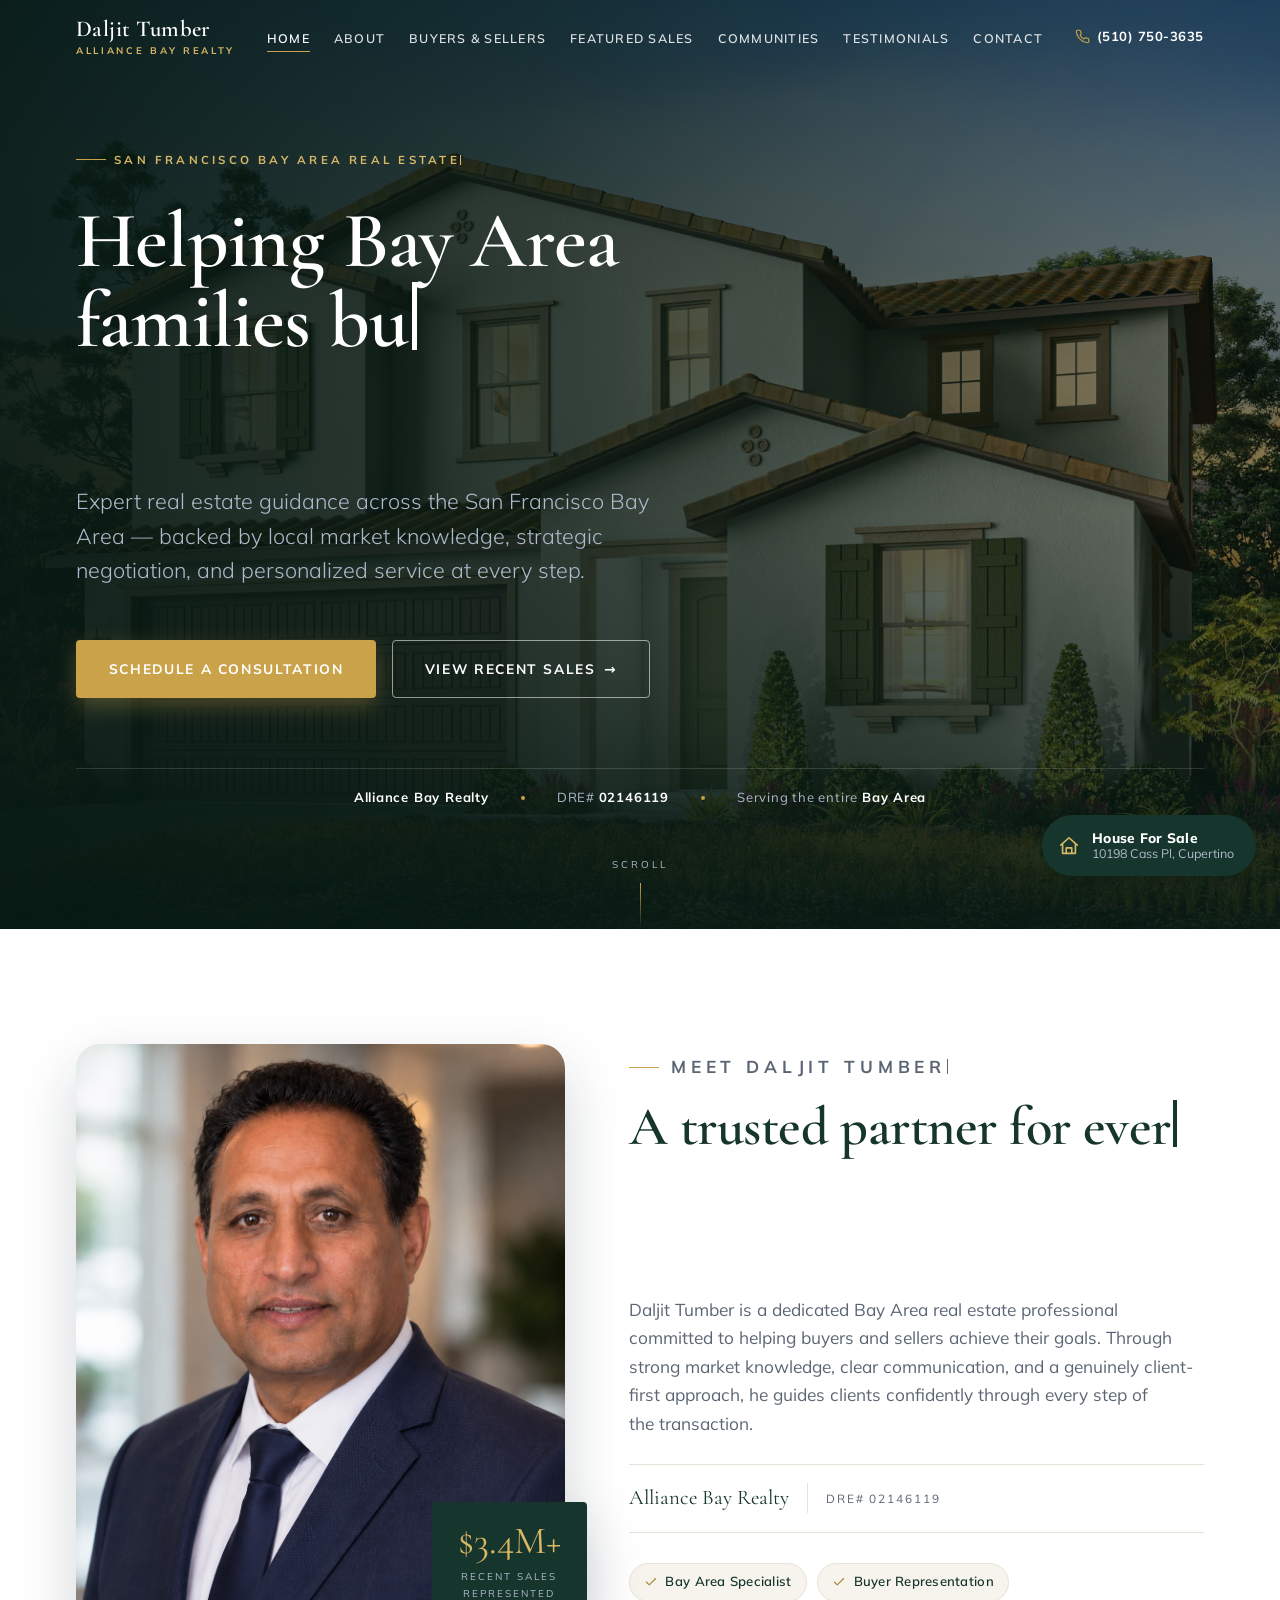
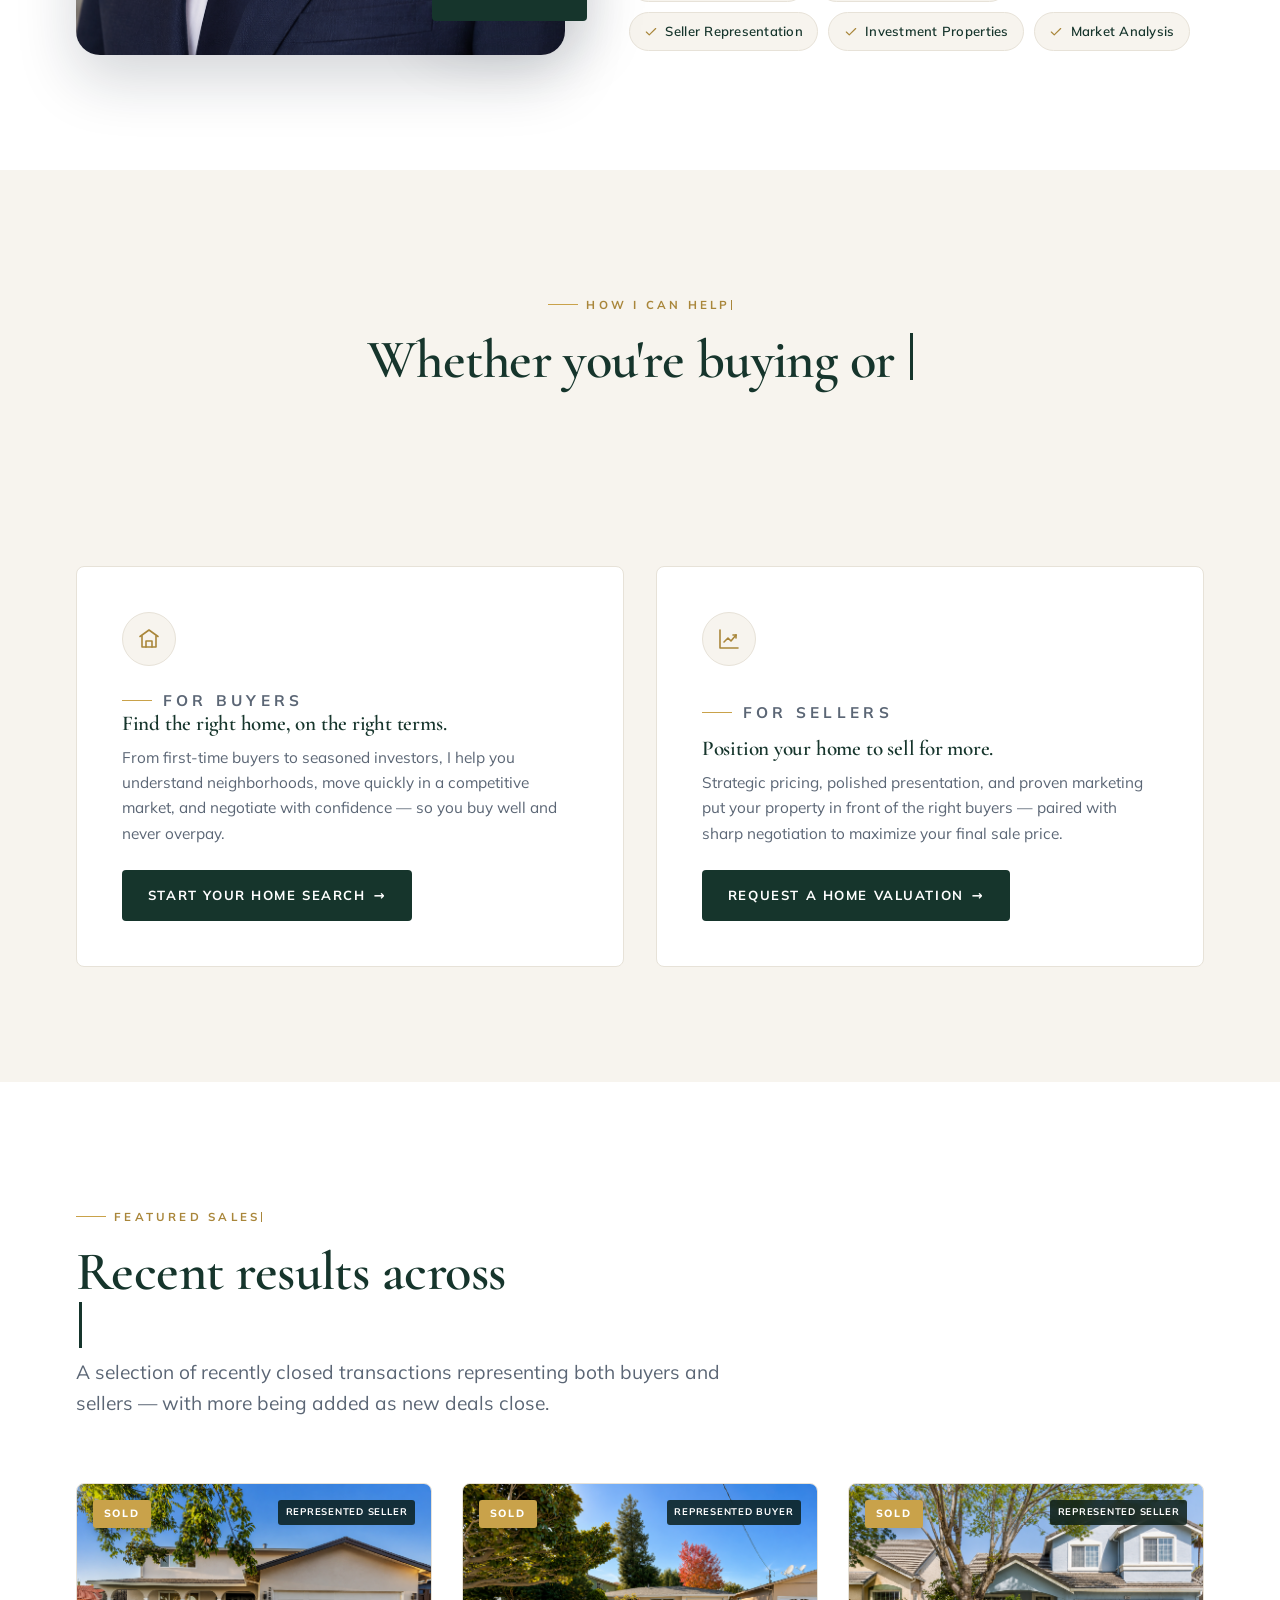
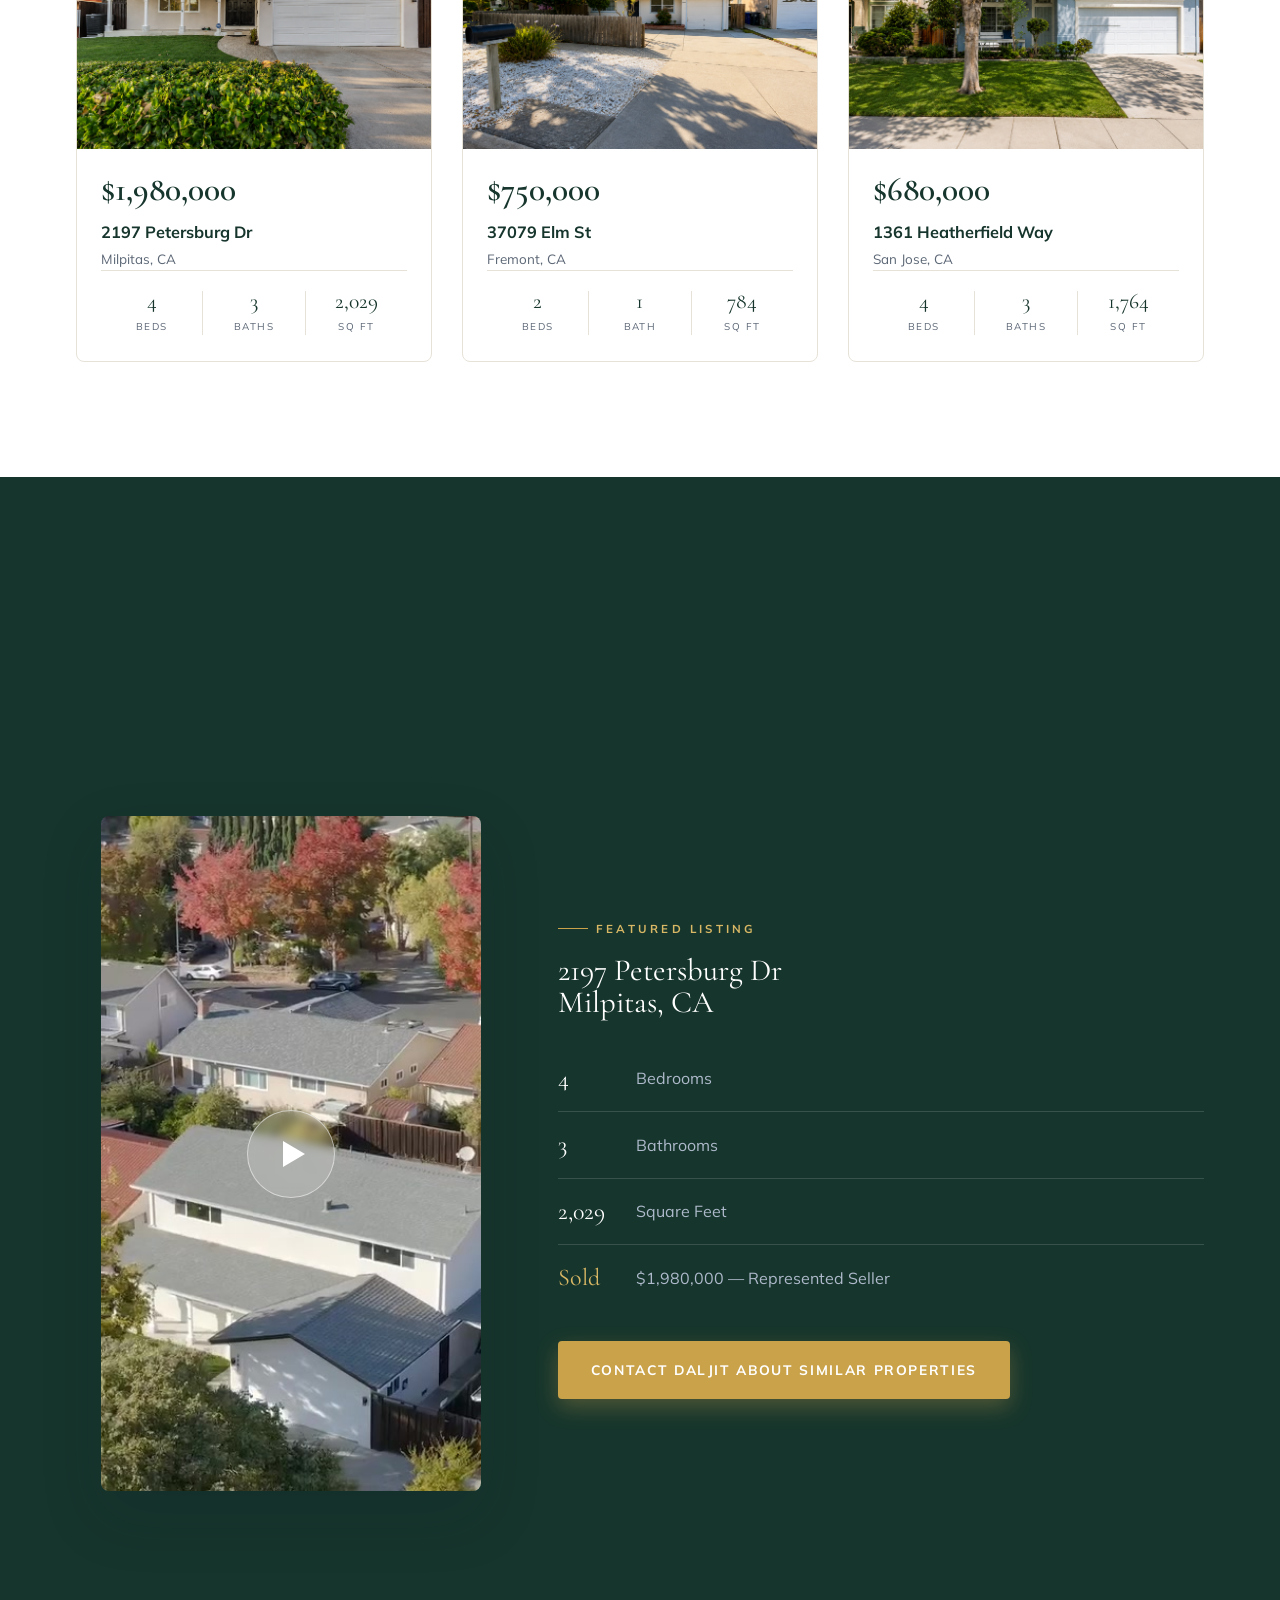
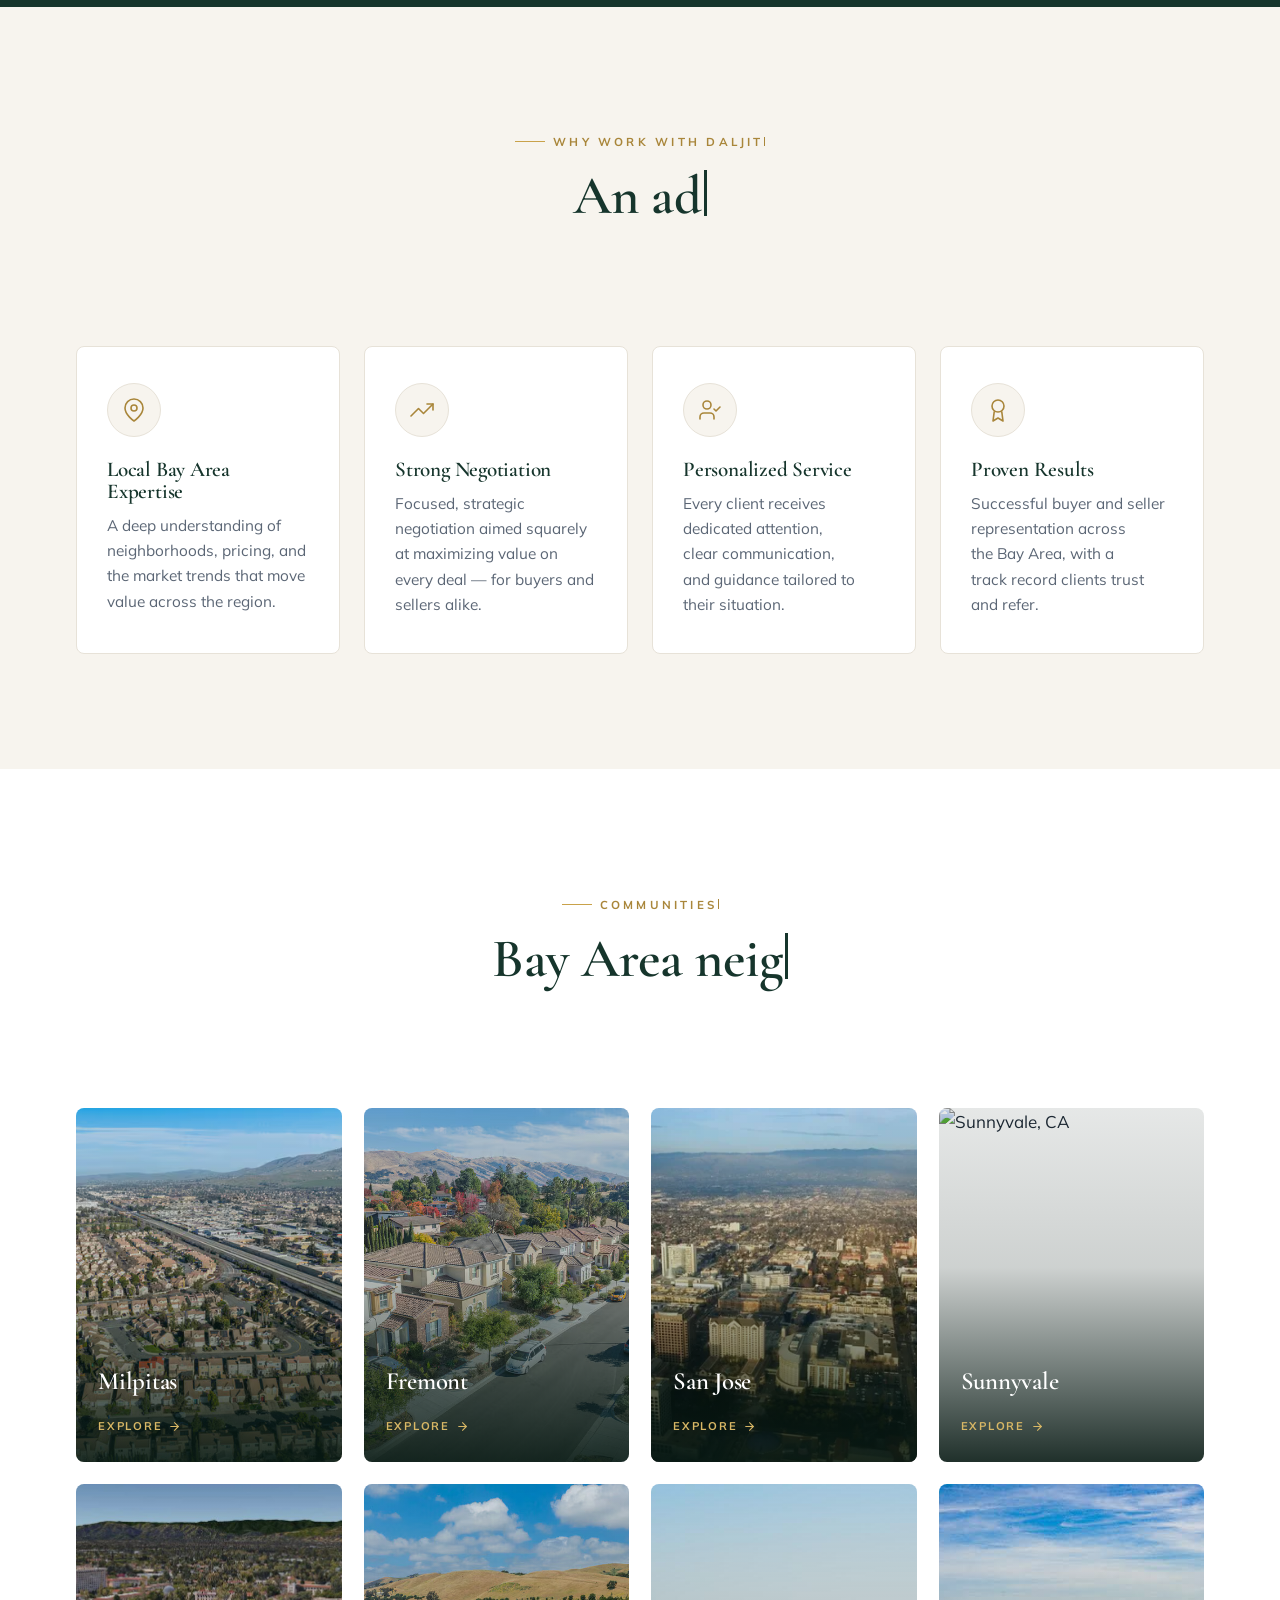
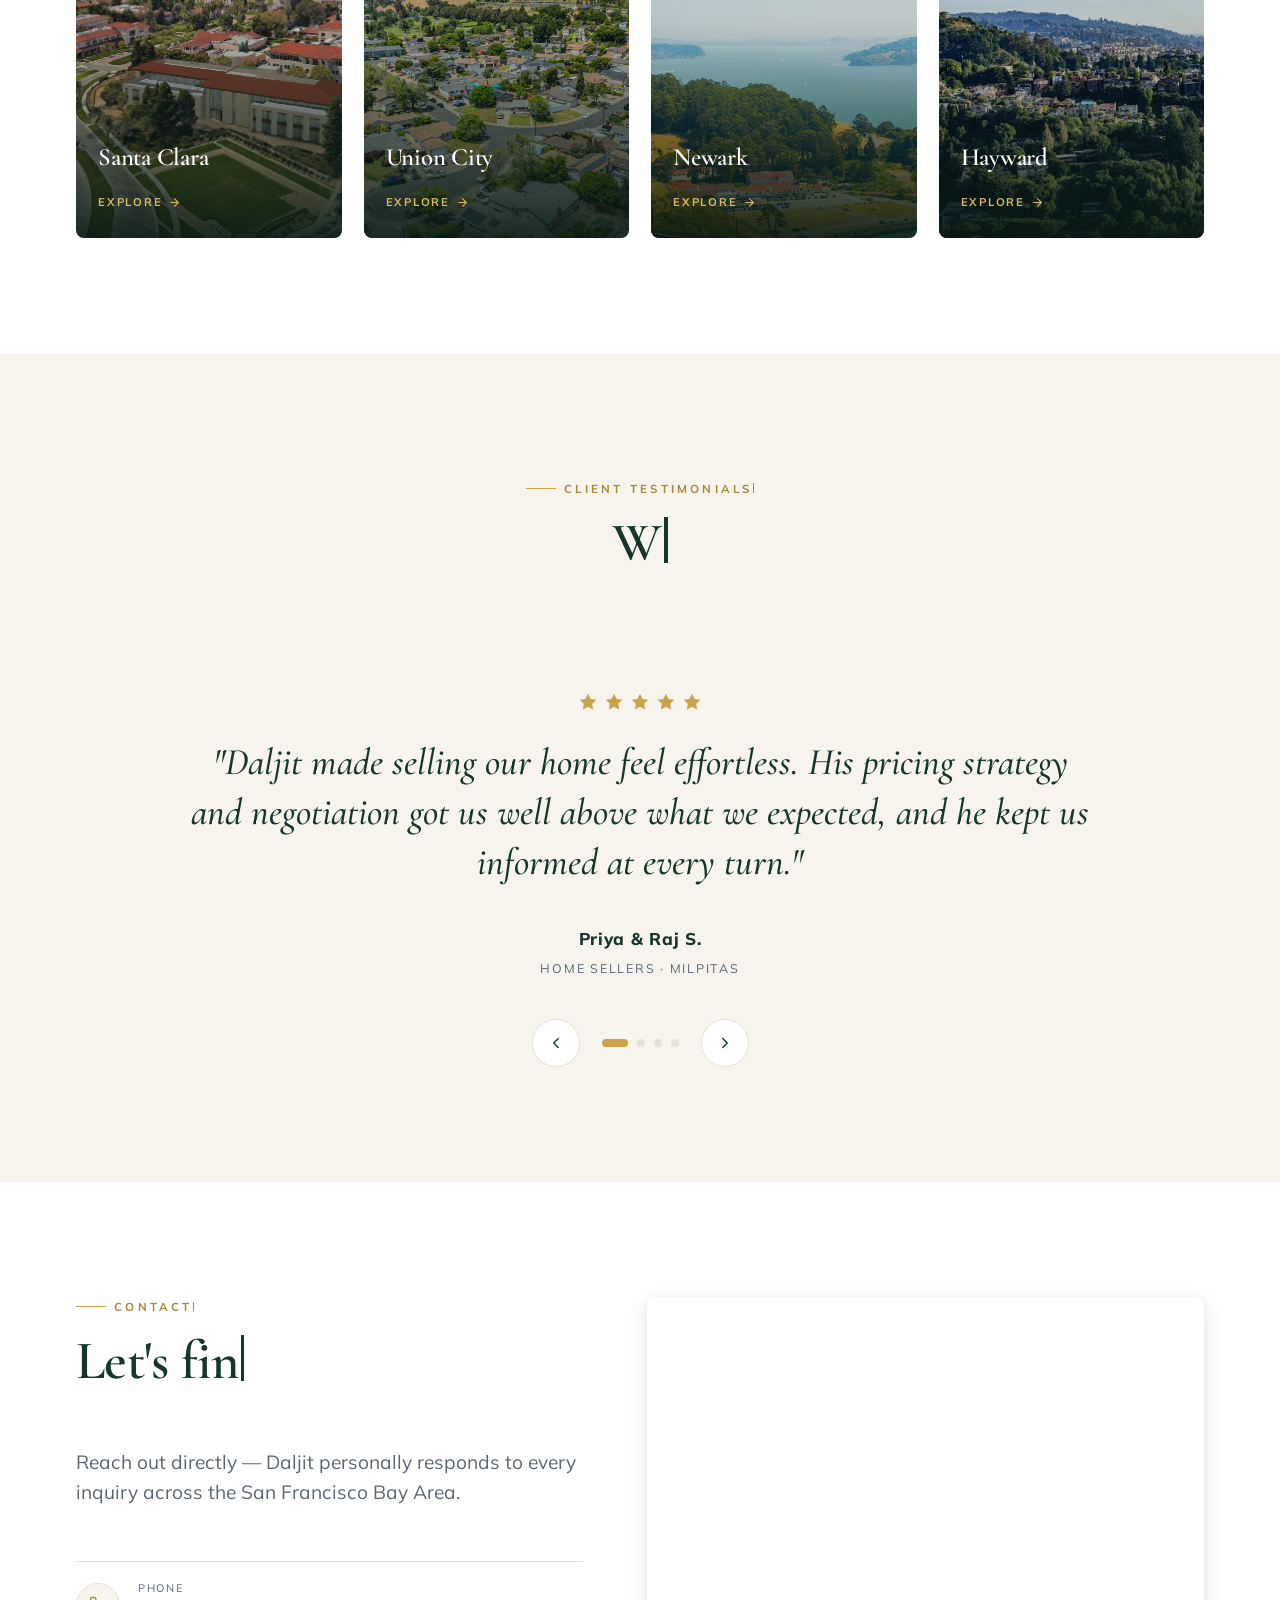
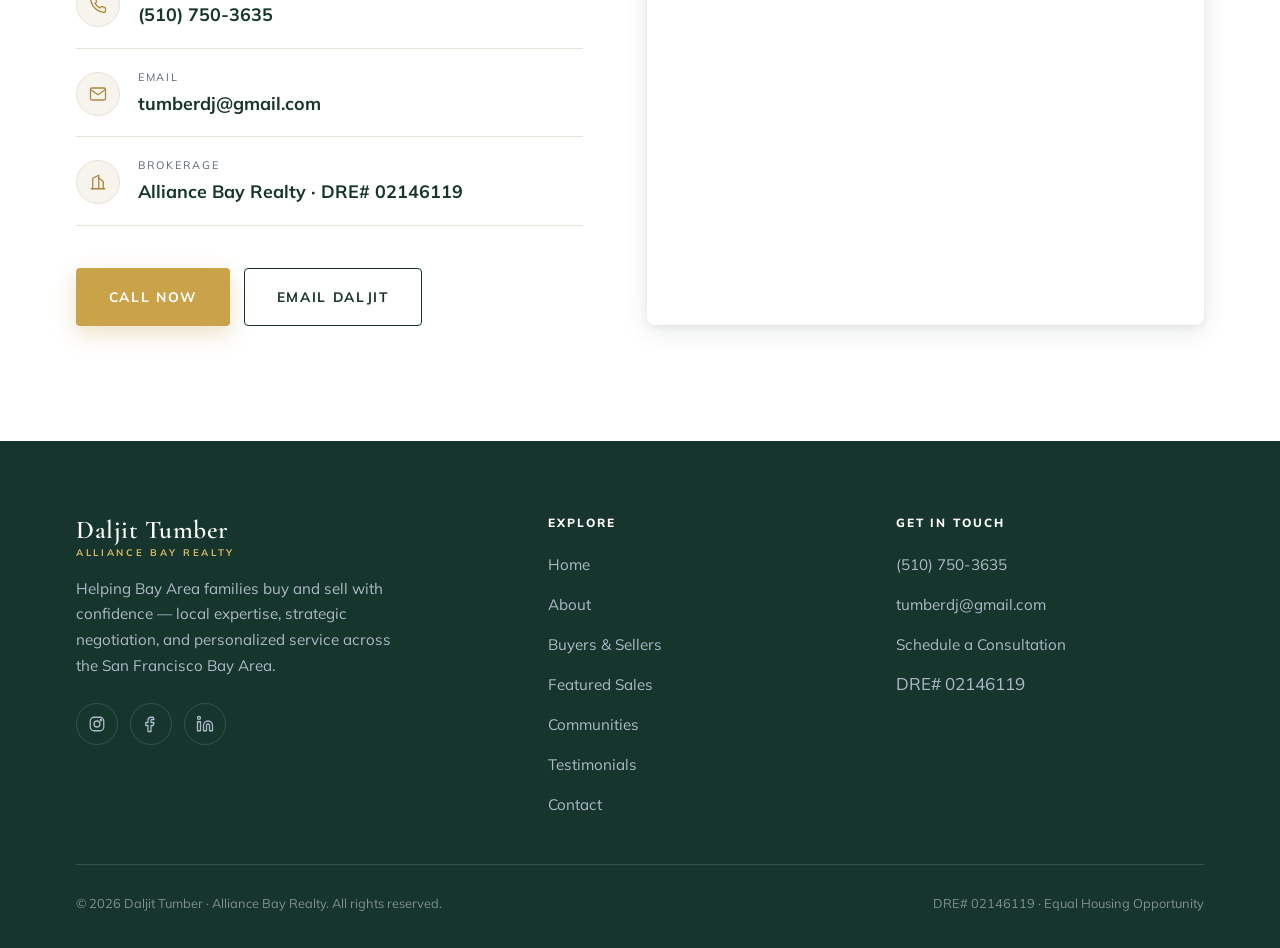
==== commit 46e9df78: "favicon added" ====
--- a/index.html
+++ b/index.html
@@ -13,6 +13,7 @@
 <link rel="preconnect" href="https://fonts.gstatic.com" crossorigin />
 <link href="https://fonts.googleapis.com/css2?family=Cormorant+Garamond:ital,wght@0,400;0,500;0,600;0,700;1,400;1,500;1,600&family=Mulish:wght@300;400;500;600;700;800&display=swap" rel="stylesheet" />
 <link rel="stylesheet" href="assets/styles.css" />
+<link type="image/png" sizes="120x120" rel="icon" href="assets/icons/icons8-real estate-clouds-120.png">
 </head>
 <body>
 
--- a/assets/styles.css
+++ b/assets/styles.css
@@ -137,7 +137,7 @@
    HEADER / NAV
    ========================================================= */
 .header{
-  position:fixed; inset:0 0 auto 0; z-index:60;
+  position:fixed; inset:0 0 auto 0; z-index:120;
   padding-block:18px;
   transition:background .35s var(--ease), box-shadow .35s var(--ease), padding .35s var(--ease), border-color .35s var(--ease);
   border-bottom:1px solid transparent;
@@ -543,4 +543,6 @@
   .d-row .d-v{ text-align:left; }
   .fact-row{ display:grid; grid-template-columns:repeat(2,1fr); gap:1px; background:var(--line); border:1px solid var(--line); }
   .fact{ background:var(--cream); border-left:0; padding-block:20px; }
-}
+  .fab-listing{ right:16px; bottom:16px; padding:14px; }
+  .fab-text{ display:none; }
+}
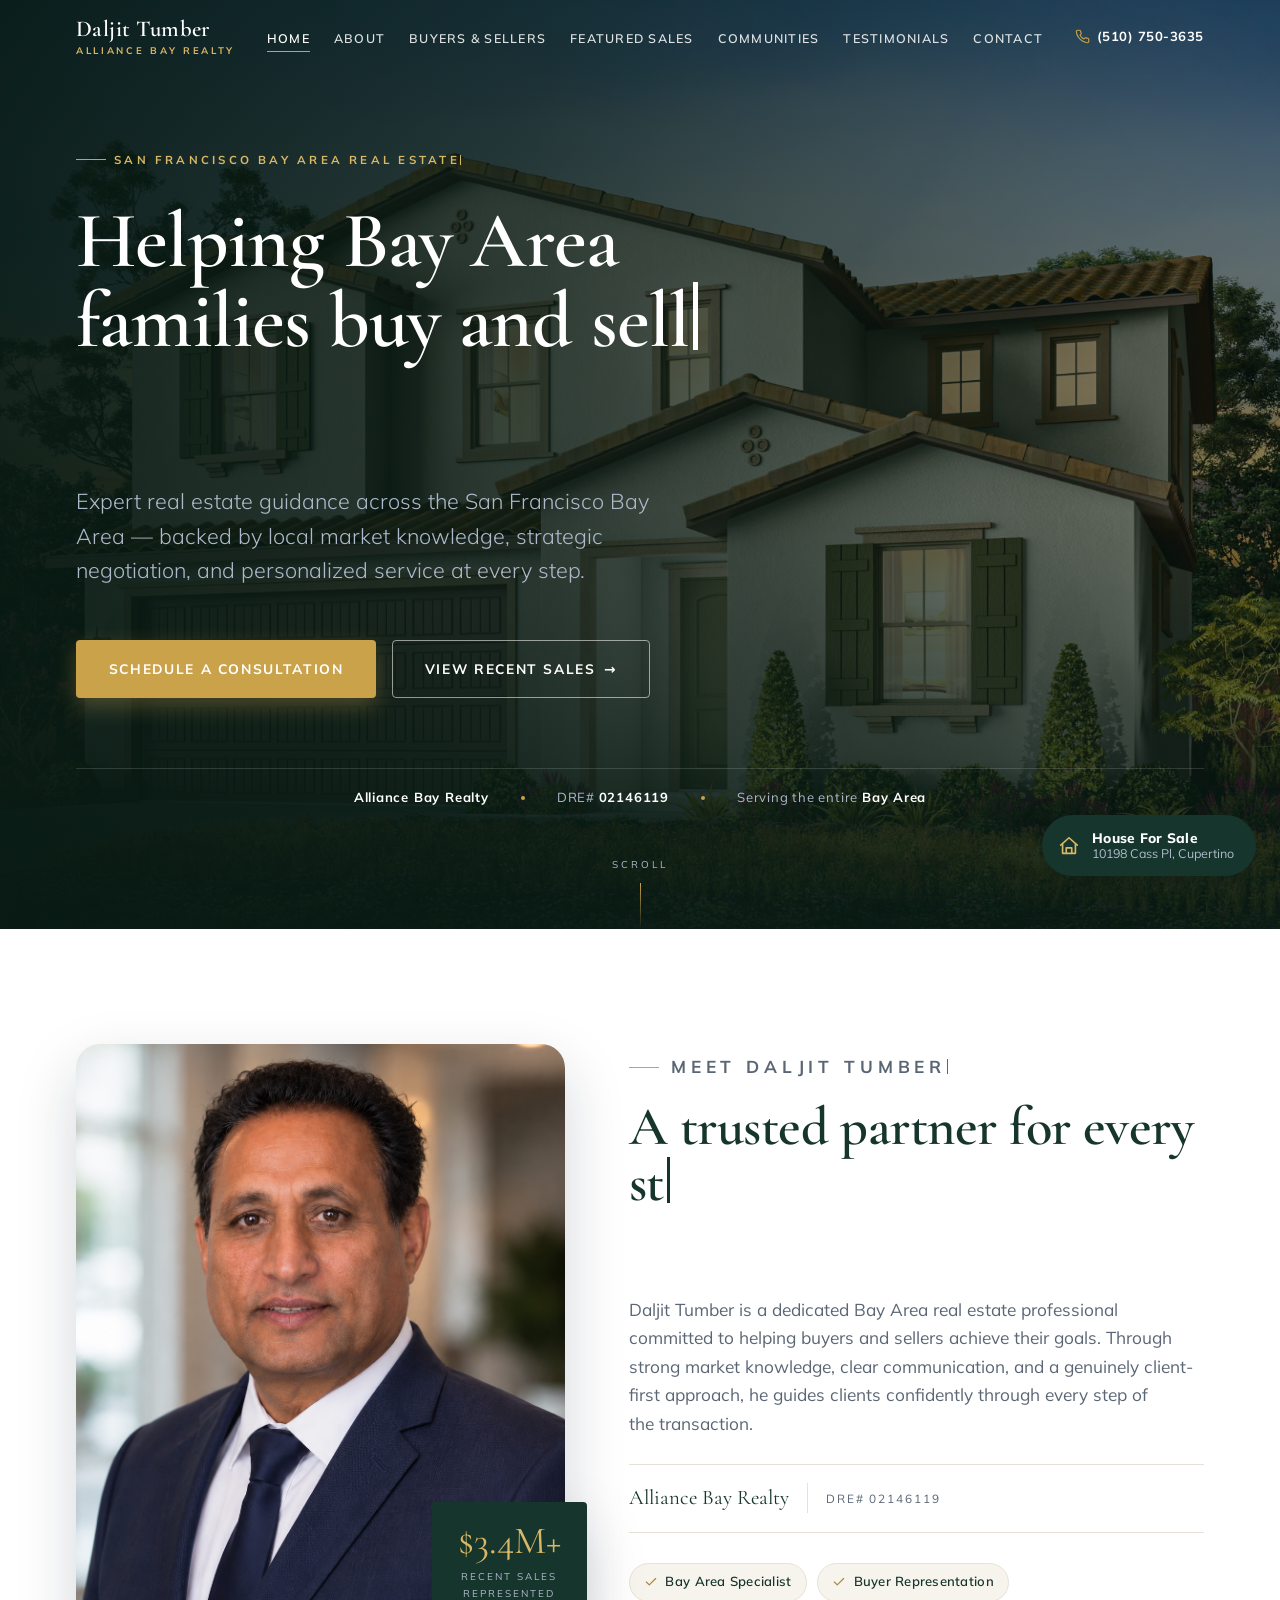
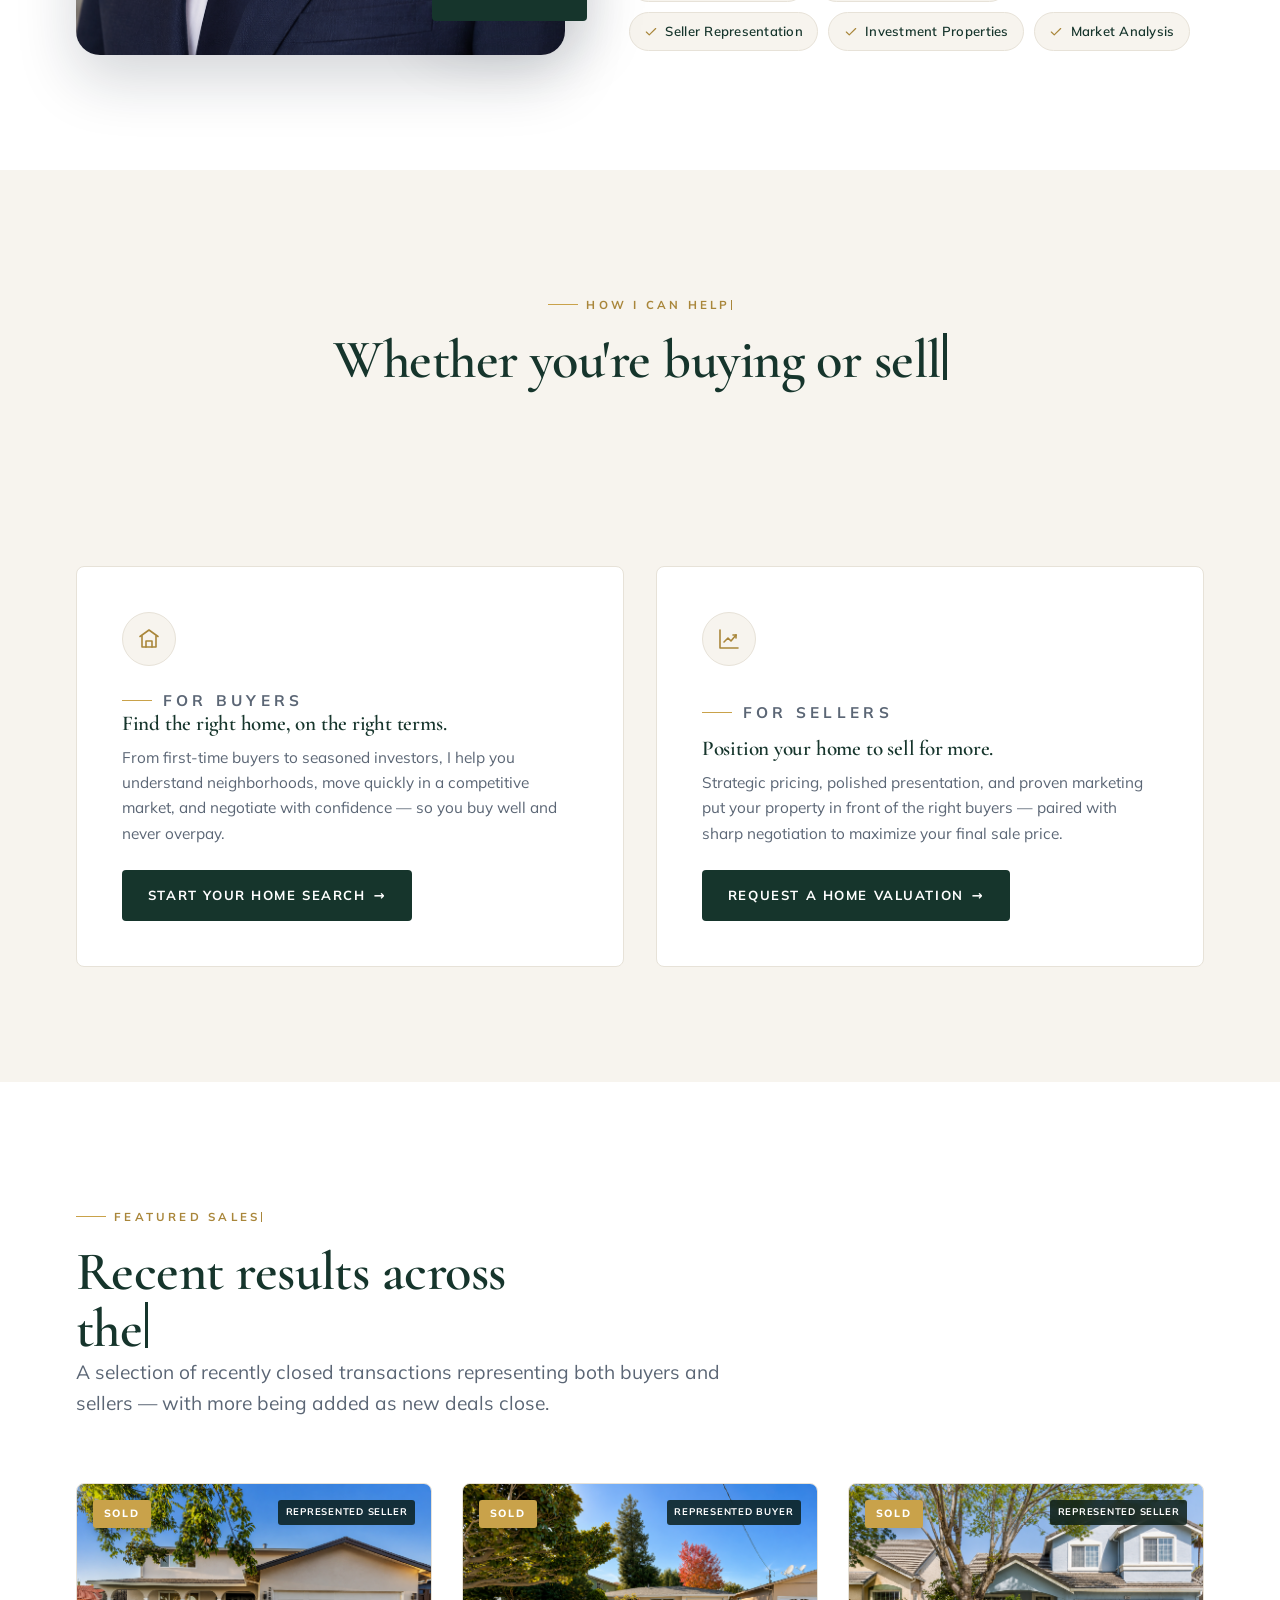
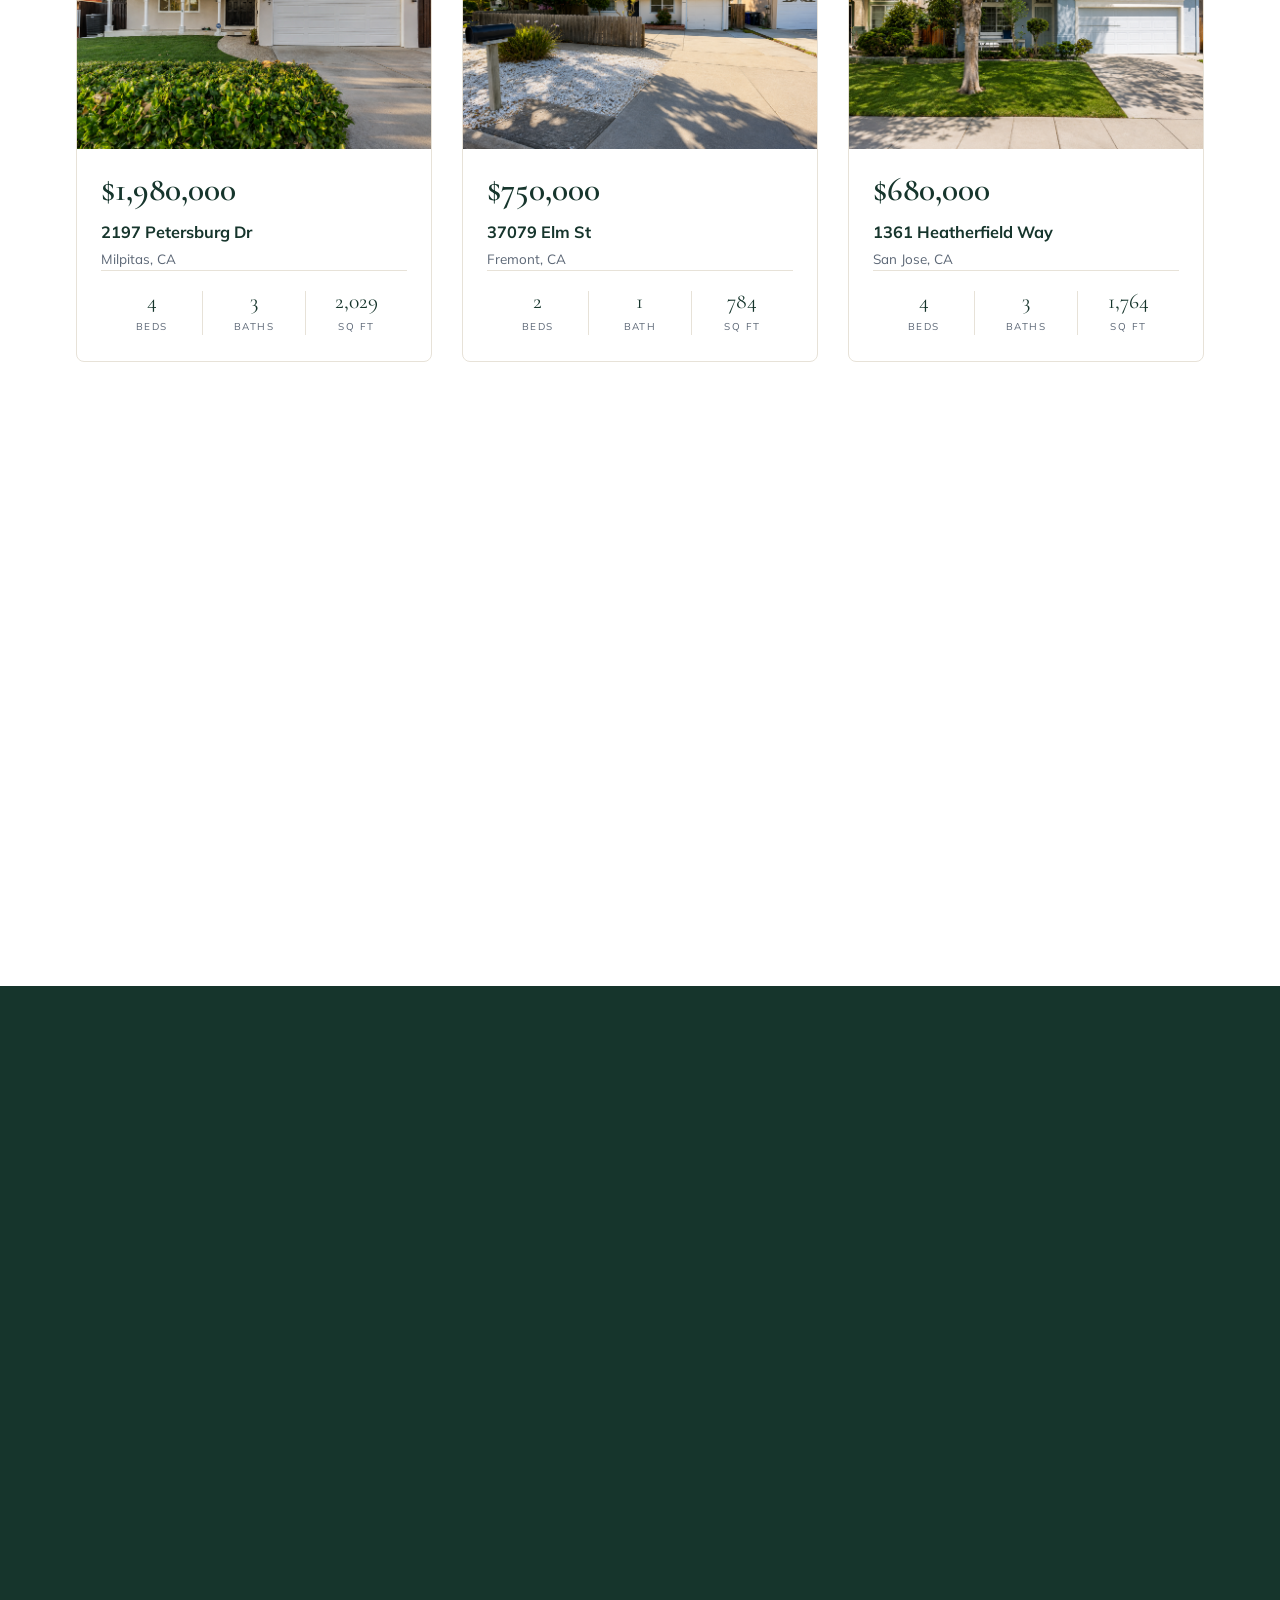
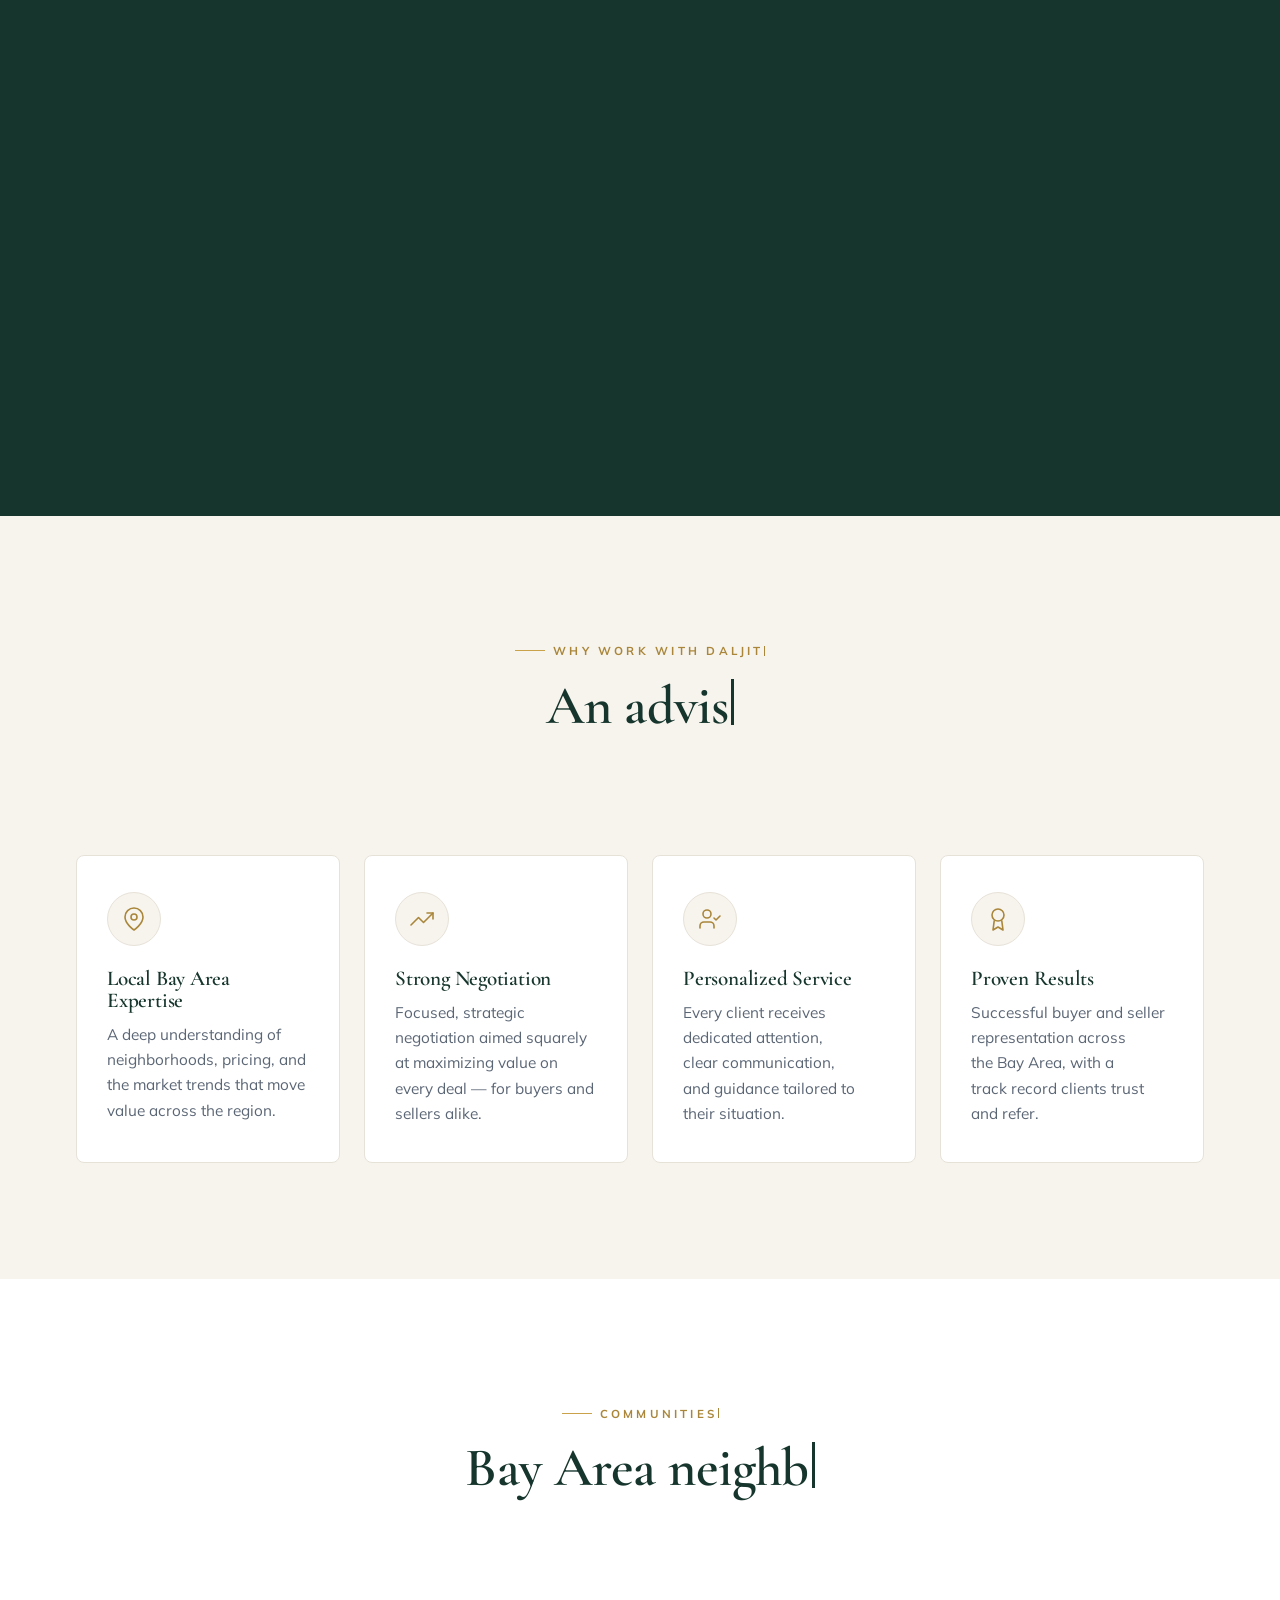
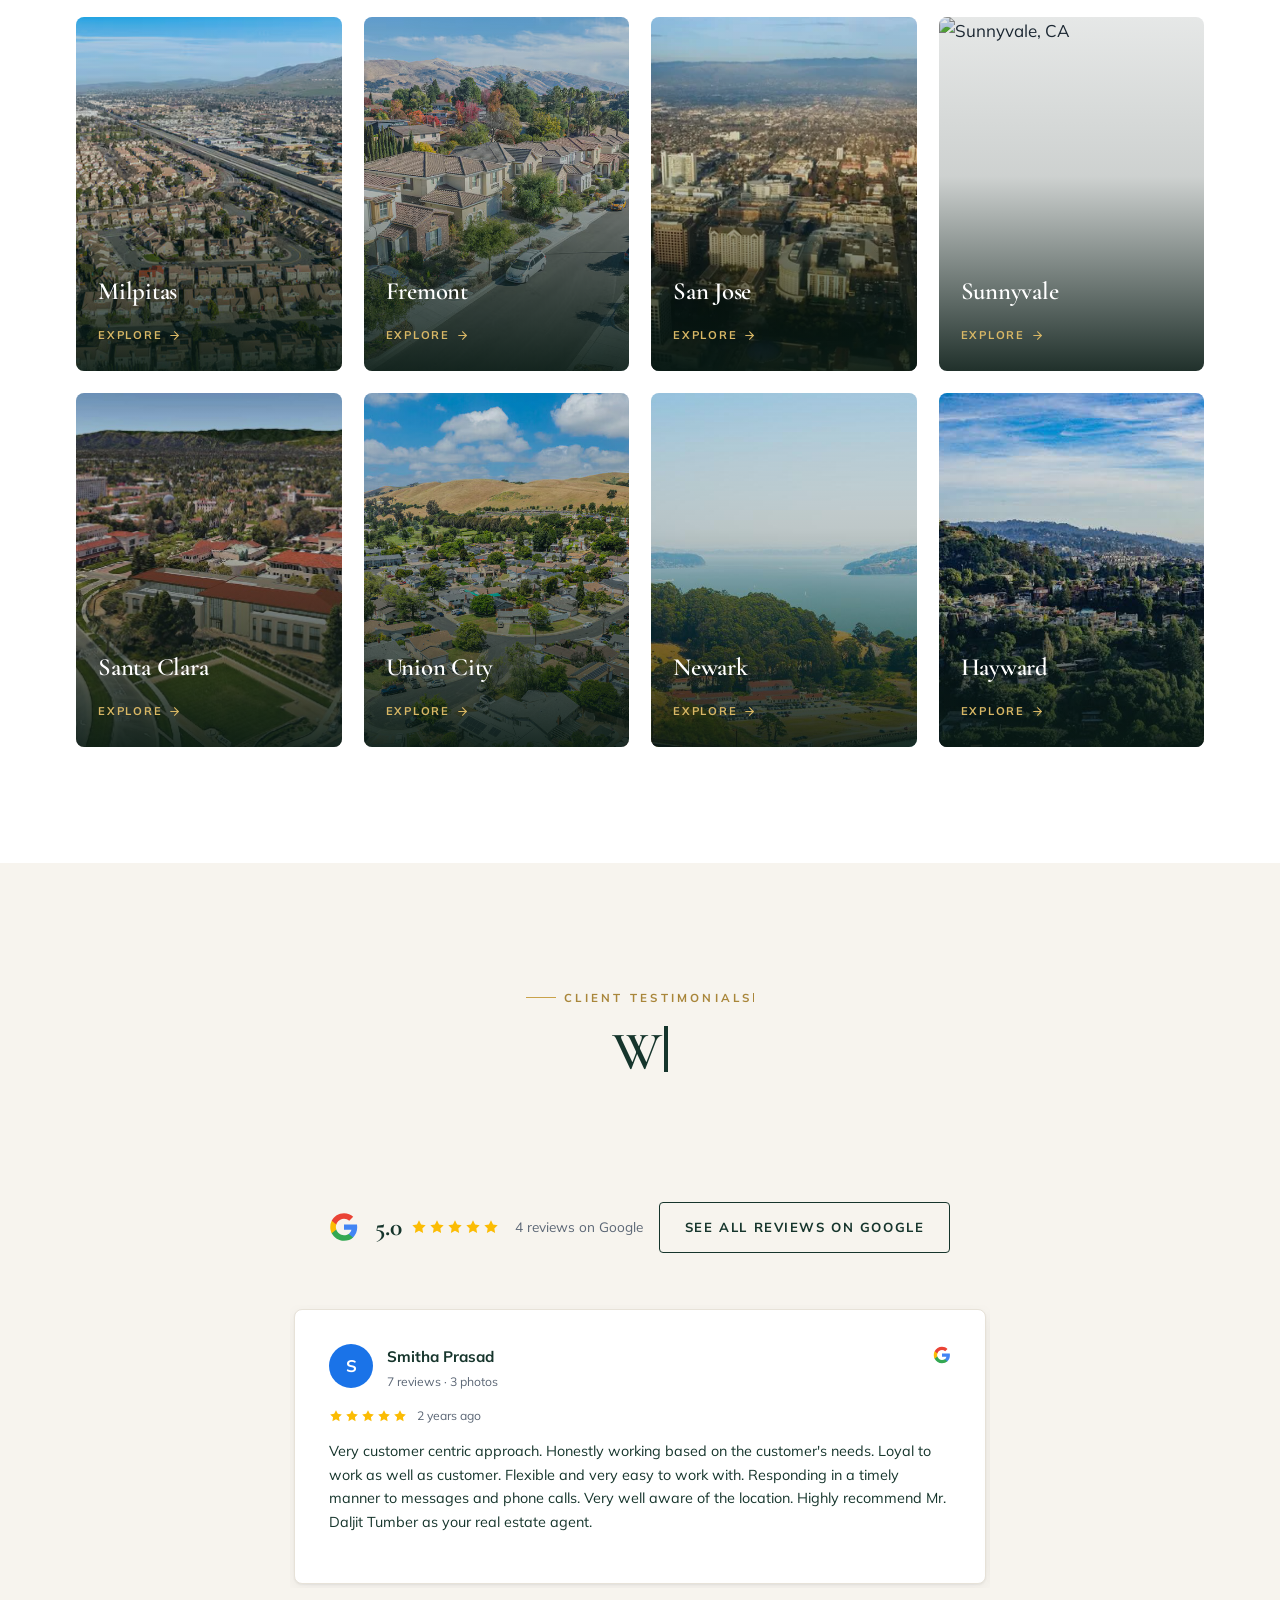
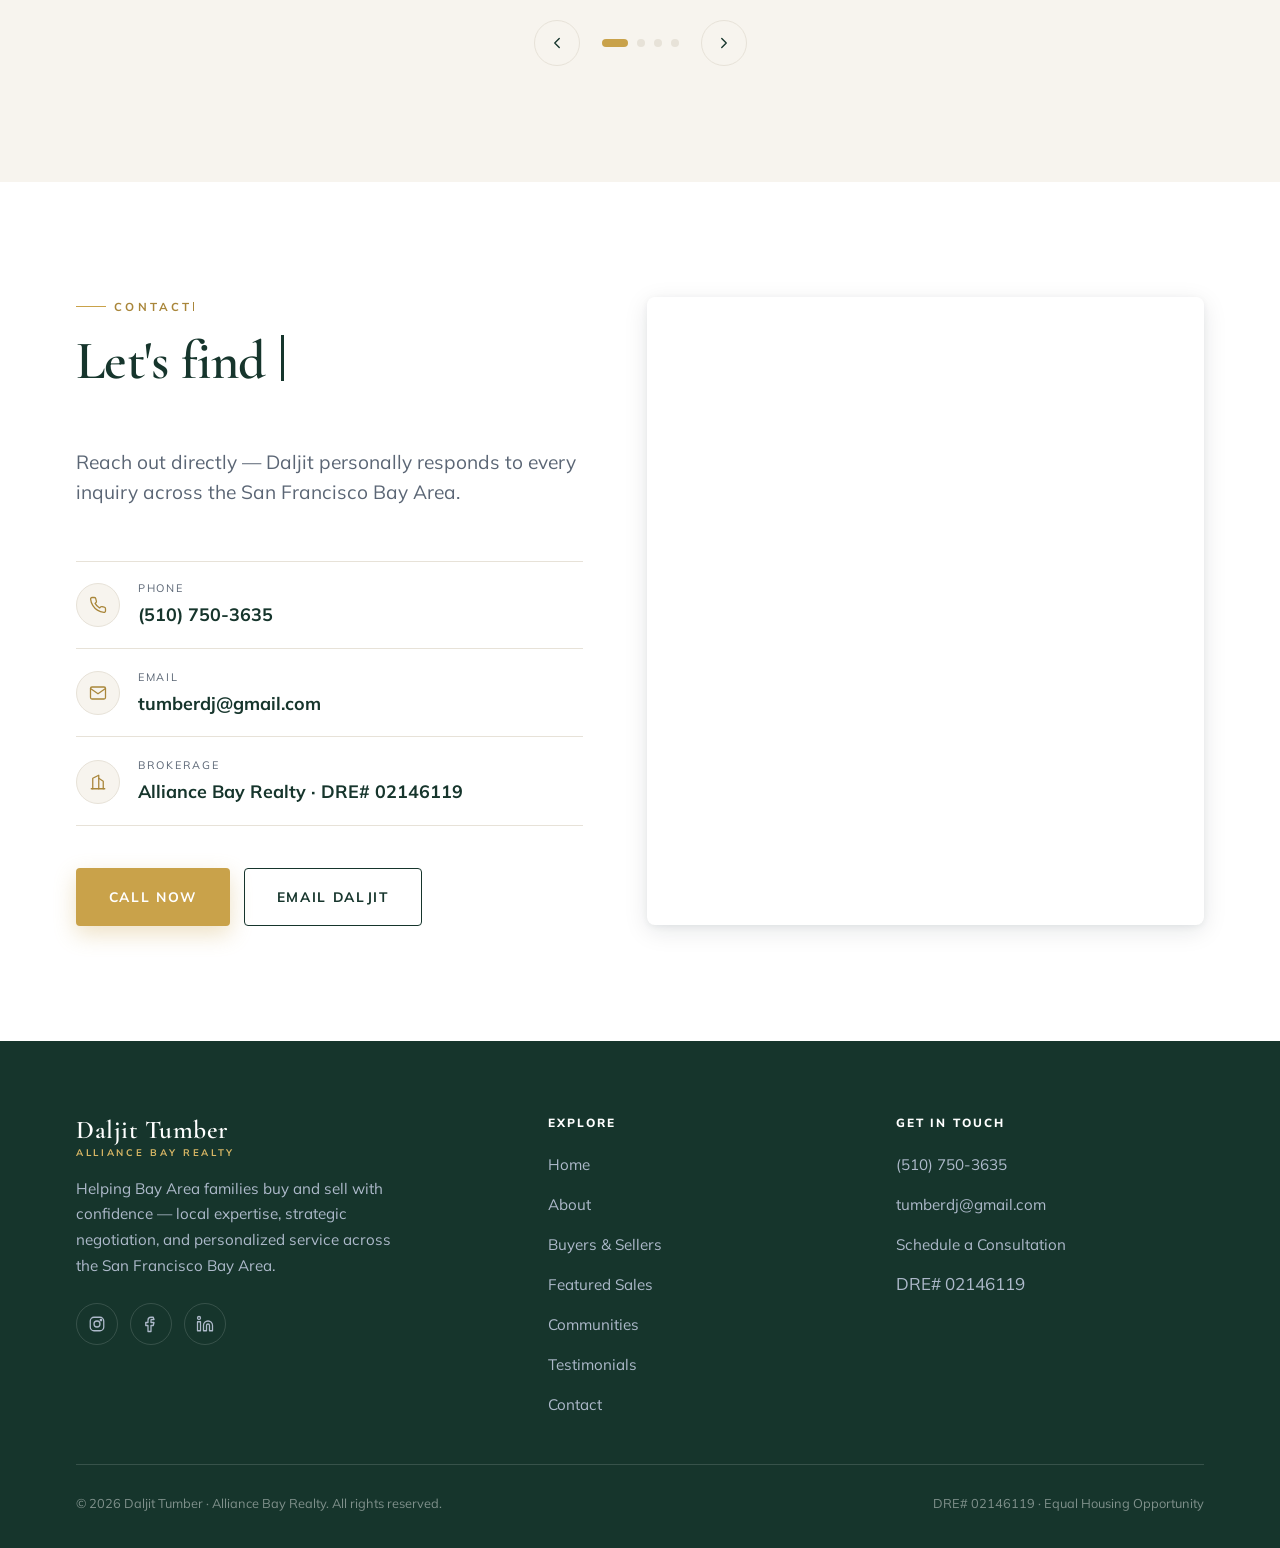
==== commit d567a4fe: "V3" ====
--- a/index.html
+++ b/index.html
@@ -204,6 +204,42 @@
           </div>
         </div>
       </article>
+      <!-- Property 4 -->
+      <article class="prop-card reveal">
+        <div class="prop-media">
+          <img src="Images/Homes/7010SanFelipeRd.png" alt="7010 San Felipe Rd, San Jose, CA" />
+          <span class="prop-badge">Sold</span>
+          <span class="prop-rep">Represented Seller</span>
+        </div>
+        <div class="prop-body">
+          <div class="prop-price">$1,043,839</div>
+          <div class="prop-addr">7010 San Felipe Rd</div>
+          <div class="prop-city">San Jose, CA</div>
+          <div class="prop-specs">
+            <div class="spec"><div class="v">6</div><div class="k">Beds</div></div>
+            <div class="spec"><div class="v">7</div><div class="k">Baths</div></div>
+            <div class="spec"><div class="v">7,170</div><div class="k">Sq Ft</div></div>
+          </div>
+        </div>
+      </article>
+      <!-- Property 5 -->
+      <article class="prop-card reveal d1">
+        <div class="prop-media">
+          <img src="Images/Homes/15435LaJollaDr.png" alt="15435 La Jolla Dr, Morgan Hill, CA" />
+          <span class="prop-badge">Sold</span>
+          <span class="prop-rep">Represented Seller</span>
+        </div>
+        <div class="prop-body">
+          <div class="prop-price">$1,200,000</div>
+          <div class="prop-addr">15435 La Jolla Dr</div>
+          <div class="prop-city">Morgan Hill, CA</div>
+          <div class="prop-specs">
+            <div class="spec"><div class="v">4</div><div class="k">Beds</div></div>
+            <div class="spec"><div class="v">3</div><div class="k">Baths</div></div>
+            <div class="spec"><div class="v">1,717</div><div class="k">Sq Ft</div></div>
+          </div>
+        </div>
+      </article>
     </div>
   </div>
 </section>
@@ -294,38 +330,153 @@
       <p class="eyebrow center">Client Testimonials</p>
       <h2 class="h2">What clients say about<br />working with Daljit.</h2>
     </div>
-    <!-- Placeholder reviews — replace text & names with real client testimonials. -->
-    <div class="tst reveal d1">
-      <div class="tst-stars" aria-hidden="true">
-        <svg viewBox="0 0 24 24"><path d="M12 2l3.09 6.26L22 9.27l-5 4.87 1.18 6.88L12 17.77l-6.18 3.25L7 14.14 2 9.27l6.91-1.01L12 2z"/></svg>
-        <svg viewBox="0 0 24 24"><path d="M12 2l3.09 6.26L22 9.27l-5 4.87 1.18 6.88L12 17.77l-6.18 3.25L7 14.14 2 9.27l6.91-1.01L12 2z"/></svg>
-        <svg viewBox="0 0 24 24"><path d="M12 2l3.09 6.26L22 9.27l-5 4.87 1.18 6.88L12 17.77l-6.18 3.25L7 14.14 2 9.27l6.91-1.01L12 2z"/></svg>
-        <svg viewBox="0 0 24 24"><path d="M12 2l3.09 6.26L22 9.27l-5 4.87 1.18 6.88L12 17.77l-6.18 3.25L7 14.14 2 9.27l6.91-1.01L12 2z"/></svg>
-        <svg viewBox="0 0 24 24"><path d="M12 2l3.09 6.26L22 9.27l-5 4.87 1.18 6.88L12 17.77l-6.18 3.25L7 14.14 2 9.27l6.91-1.01L12 2z"/></svg>
-      </div>
-      <div class="tst-track">
-        <div class="tst-slide active">
-          <p class="tst-quote">"Daljit made selling our home feel effortless. His pricing strategy and negotiation got us well above what we expected, and he kept us informed at every turn."</p>
-          <div class="tst-meta"><div class="who">Priya &amp; Raj S.</div><div class="role">Home Sellers · Milpitas</div></div>
-        </div>
-        <div class="tst-slide">
-          <p class="tst-quote">"As first-time buyers we were nervous, but Daljit's patience and local knowledge gave us total confidence. We found the right home and didn't overpay."</p>
-          <div class="tst-meta"><div class="who">Michael T.</div><div class="role">Home Buyer · Fremont</div></div>
-        </div>
-        <div class="tst-slide">
-          <p class="tst-quote">"Professional, responsive, and genuinely on our side. Daljit handled every detail and made a stressful process feel calm and clear."</p>
-          <div class="tst-meta"><div class="who">The Nguyen Family</div><div class="role">Buyers &amp; Sellers · San Jose</div></div>
-        </div>
-        <div class="tst-slide">
-          <p class="tst-quote">"He understands the Bay Area market better than anyone we spoke with. Honest advice, strong negotiation, and a smooth close. Highly recommend."</p>
-          <div class="tst-meta"><div class="who">David &amp; Anita K.</div><div class="role">Home Sellers · Union City</div></div>
-        </div>
-      </div>
-      <div class="tst-nav">
-        <button class="tst-arrow tst-prev" aria-label="Previous testimonial"><svg viewBox="0 0 24 24" stroke-linecap="round" stroke-linejoin="round"><polyline points="15 18 9 12 15 6"/></svg></button>
-        <div class="tst-dots" role="tablist"></div>
-        <button class="tst-arrow tst-next" aria-label="Next testimonial"><svg viewBox="0 0 24 24" stroke-linecap="round" stroke-linejoin="round"><polyline points="9 18 15 12 9 6"/></svg></button>
-      </div>
+
+    <div class="greview-summary reveal d1">
+      <svg class="g-logo" viewBox="0 0 48 48" aria-hidden="true">
+        <path fill="#4285F4" d="M45.12 24.5c0-1.56-.14-3.06-.4-4.5H24v8.51h11.84c-.51 2.75-2.06 5.08-4.39 6.64v5.52h7.11c4.16-3.83 6.56-9.47 6.56-16.17z"/>
+        <path fill="#34A853" d="M24 46c5.94 0 10.92-1.97 14.56-5.33l-7.11-5.52c-1.97 1.32-4.49 2.1-7.45 2.1-5.73 0-10.58-3.87-12.31-9.07H4.34v5.7C7.96 41.07 15.4 46 24 46z"/>
+        <path fill="#FBBC05" d="M11.69 28.18A13.93 13.93 0 0 1 10.95 24c0-1.45.25-2.86.69-4.18v-5.7H4.34A21.93 21.93 0 0 0 2 24c0 3.55.85 6.9 2.34 9.88l7.35-5.7z"/>
+        <path fill="#EA4335" d="M24 10.75c3.23 0 6.13 1.11 8.41 3.29l6.3-6.3C34.91 4.18 29.93 2 24 2 15.4 2 7.96 6.93 4.34 14.12l7.35 5.7c1.73-5.2 6.58-9.07 12.31-9.07z"/>
+      </svg>
+      <div class="greview-score">
+        <span class="num">5.0</span>
+        <span class="g-stars" aria-hidden="true">
+          <svg viewBox="0 0 24 24"><path d="M12 2l3.09 6.26L22 9.27l-5 4.87 1.18 6.88L12 17.77l-6.18 3.25L7 14.14 2 9.27l6.91-1.01L12 2z"/></svg>
+          <svg viewBox="0 0 24 24"><path d="M12 2l3.09 6.26L22 9.27l-5 4.87 1.18 6.88L12 17.77l-6.18 3.25L7 14.14 2 9.27l6.91-1.01L12 2z"/></svg>
+          <svg viewBox="0 0 24 24"><path d="M12 2l3.09 6.26L22 9.27l-5 4.87 1.18 6.88L12 17.77l-6.18 3.25L7 14.14 2 9.27l6.91-1.01L12 2z"/></svg>
+          <svg viewBox="0 0 24 24"><path d="M12 2l3.09 6.26L22 9.27l-5 4.87 1.18 6.88L12 17.77l-6.18 3.25L7 14.14 2 9.27l6.91-1.01L12 2z"/></svg>
+          <svg viewBox="0 0 24 24"><path d="M12 2l3.09 6.26L22 9.27l-5 4.87 1.18 6.88L12 17.77l-6.18 3.25L7 14.14 2 9.27l6.91-1.01L12 2z"/></svg>
+        </span>
+      </div>
+      <div class="greview-count">4 reviews on Google</div>
+      <a href="https://www.google.com/search?client=safari&amp;hs=91o&amp;sca_esv=8b4e0f10aed68b61&amp;rls=en&amp;biw=1920&amp;bih=870&amp;sxsrf=APpeQntfY29evpqjwRV78tYMyO01zmw9NQ:1782585861476&amp;si=APenkKm7iecQ4G6P-TsbSMFKIQtv3EFIqRAFw-i8uEbk55Z-_wIO7dXCQuFGQbNFB6Wr_hxxrDMDuc3BiObK1YD2x0Pnpk96YsoaZXGf_NnxoREaiy3hvggCW5mTcZUIXjOWicHoyfkjc2zcA-3kwobh9yXY89rnug%3D%3D&amp;q=Daljit+Tumber+Realtor+Reviews&amp;sa=X&amp;ved=2ahUKEwjx5bfoiaiVAxU5kmoFHdo9FvAQ0bkNegQINRAF" target="_blank" rel="noopener" class="btn btn-outline">See All Reviews on Google</a>
+    </div>
+
+    <div class="greview-carousel reveal d2">
+    <div class="greview-viewport">
+    <div class="greview-track">
+      <div class="greview-slide">
+      <div class="greview-card">
+        <div class="greview-head">
+          <div class="g-avatar" style="background:#1A73E8;">S</div>
+          <div class="g-who">
+            <div class="g-name">Smitha Prasad</div>
+            <div class="g-sub">7 reviews · 3 photos</div>
+          </div>
+          <svg class="g-mark" viewBox="0 0 48 48" aria-hidden="true">
+            <path fill="#4285F4" d="M45.12 24.5c0-1.56-.14-3.06-.4-4.5H24v8.51h11.84c-.51 2.75-2.06 5.08-4.39 6.64v5.52h7.11c4.16-3.83 6.56-9.47 6.56-16.17z"/>
+            <path fill="#34A853" d="M24 46c5.94 0 10.92-1.97 14.56-5.33l-7.11-5.52c-1.97 1.32-4.49 2.1-7.45 2.1-5.73 0-10.58-3.87-12.31-9.07H4.34v5.7C7.96 41.07 15.4 46 24 46z"/>
+            <path fill="#FBBC05" d="M11.69 28.18A13.93 13.93 0 0 1 10.95 24c0-1.45.25-2.86.69-4.18v-5.7H4.34A21.93 21.93 0 0 0 2 24c0 3.55.85 6.9 2.34 9.88l7.35-5.7z"/>
+            <path fill="#EA4335" d="M24 10.75c3.23 0 6.13 1.11 8.41 3.29l6.3-6.3C34.91 4.18 29.93 2 24 2 15.4 2 7.96 6.93 4.34 14.12l7.35 5.7c1.73-5.2 6.58-9.07 12.31-9.07z"/>
+          </svg>
+        </div>
+        <div class="greview-row">
+          <span class="g-stars">
+            <svg viewBox="0 0 24 24"><path d="M12 2l3.09 6.26L22 9.27l-5 4.87 1.18 6.88L12 17.77l-6.18 3.25L7 14.14 2 9.27l6.91-1.01L12 2z"/></svg>
+            <svg viewBox="0 0 24 24"><path d="M12 2l3.09 6.26L22 9.27l-5 4.87 1.18 6.88L12 17.77l-6.18 3.25L7 14.14 2 9.27l6.91-1.01L12 2z"/></svg>
+            <svg viewBox="0 0 24 24"><path d="M12 2l3.09 6.26L22 9.27l-5 4.87 1.18 6.88L12 17.77l-6.18 3.25L7 14.14 2 9.27l6.91-1.01L12 2z"/></svg>
+            <svg viewBox="0 0 24 24"><path d="M12 2l3.09 6.26L22 9.27l-5 4.87 1.18 6.88L12 17.77l-6.18 3.25L7 14.14 2 9.27l6.91-1.01L12 2z"/></svg>
+            <svg viewBox="0 0 24 24"><path d="M12 2l3.09 6.26L22 9.27l-5 4.87 1.18 6.88L12 17.77l-6.18 3.25L7 14.14 2 9.27l6.91-1.01L12 2z"/></svg>
+          </span>
+          <span class="g-time">2 years ago</span>
+        </div>
+        <p class="g-text">Very customer centric approach. Honestly working based on the customer's needs. Loyal to work as well as customer. Flexible and very easy to work with. Responding in a timely manner to messages and phone calls. Very well aware of the location. Highly recommend Mr. Daljit Tumber as your real estate agent.</p>
+      </div>
+      </div>
+
+      <div class="greview-slide">
+      <div class="greview-card">
+        <div class="greview-head">
+          <div class="g-avatar" style="background:#E64A19;">S</div>
+          <div class="g-who">
+            <div class="g-name">Sandeep Dhankhar</div>
+            <div class="g-sub">2 reviews</div>
+          </div>
+          <svg class="g-mark" viewBox="0 0 48 48" aria-hidden="true">
+            <path fill="#4285F4" d="M45.12 24.5c0-1.56-.14-3.06-.4-4.5H24v8.51h11.84c-.51 2.75-2.06 5.08-4.39 6.64v5.52h7.11c4.16-3.83 6.56-9.47 6.56-16.17z"/>
+            <path fill="#34A853" d="M24 46c5.94 0 10.92-1.97 14.56-5.33l-7.11-5.52c-1.97 1.32-4.49 2.1-7.45 2.1-5.73 0-10.58-3.87-12.31-9.07H4.34v5.7C7.96 41.07 15.4 46 24 46z"/>
+            <path fill="#FBBC05" d="M11.69 28.18A13.93 13.93 0 0 1 10.95 24c0-1.45.25-2.86.69-4.18v-5.7H4.34A21.93 21.93 0 0 0 2 24c0 3.55.85 6.9 2.34 9.88l7.35-5.7z"/>
+            <path fill="#EA4335" d="M24 10.75c3.23 0 6.13 1.11 8.41 3.29l6.3-6.3C34.91 4.18 29.93 2 24 2 15.4 2 7.96 6.93 4.34 14.12l7.35 5.7c1.73-5.2 6.58-9.07 12.31-9.07z"/>
+          </svg>
+        </div>
+        <div class="greview-row">
+          <span class="g-stars">
+            <svg viewBox="0 0 24 24"><path d="M12 2l3.09 6.26L22 9.27l-5 4.87 1.18 6.88L12 17.77l-6.18 3.25L7 14.14 2 9.27l6.91-1.01L12 2z"/></svg>
+            <svg viewBox="0 0 24 24"><path d="M12 2l3.09 6.26L22 9.27l-5 4.87 1.18 6.88L12 17.77l-6.18 3.25L7 14.14 2 9.27l6.91-1.01L12 2z"/></svg>
+            <svg viewBox="0 0 24 24"><path d="M12 2l3.09 6.26L22 9.27l-5 4.87 1.18 6.88L12 17.77l-6.18 3.25L7 14.14 2 9.27l6.91-1.01L12 2z"/></svg>
+            <svg viewBox="0 0 24 24"><path d="M12 2l3.09 6.26L22 9.27l-5 4.87 1.18 6.88L12 17.77l-6.18 3.25L7 14.14 2 9.27l6.91-1.01L12 2z"/></svg>
+            <svg viewBox="0 0 24 24"><path d="M12 2l3.09 6.26L22 9.27l-5 4.87 1.18 6.88L12 17.77l-6.18 3.25L7 14.14 2 9.27l6.91-1.01L12 2z"/></svg>
+          </span>
+          <span class="g-time">4 years ago</span>
+        </div>
+        <p class="g-text">Dalijit is very diligent and professional real estate agent. I have worked with him for buying my first home. He was always available for any questions and queries and was able to keep both the parties aligned at all the times.</p>
+      </div>
+      </div>
+
+      <div class="greview-slide">
+      <div class="greview-card">
+        <div class="greview-head">
+          <div class="g-avatar" style="background:#0F9D58;">J</div>
+          <div class="g-who">
+            <div class="g-name">Jasbir Singh</div>
+            <div class="g-sub">Local Guide · 457 reviews · 2,232 photos</div>
+          </div>
+          <svg class="g-mark" viewBox="0 0 48 48" aria-hidden="true">
+            <path fill="#4285F4" d="M45.12 24.5c0-1.56-.14-3.06-.4-4.5H24v8.51h11.84c-.51 2.75-2.06 5.08-4.39 6.64v5.52h7.11c4.16-3.83 6.56-9.47 6.56-16.17z"/>
+            <path fill="#34A853" d="M24 46c5.94 0 10.92-1.97 14.56-5.33l-7.11-5.52c-1.97 1.32-4.49 2.1-7.45 2.1-5.73 0-10.58-3.87-12.31-9.07H4.34v5.7C7.96 41.07 15.4 46 24 46z"/>
+            <path fill="#FBBC05" d="M11.69 28.18A13.93 13.93 0 0 1 10.95 24c0-1.45.25-2.86.69-4.18v-5.7H4.34A21.93 21.93 0 0 0 2 24c0 3.55.85 6.9 2.34 9.88l7.35-5.7z"/>
+            <path fill="#EA4335" d="M24 10.75c3.23 0 6.13 1.11 8.41 3.29l6.3-6.3C34.91 4.18 29.93 2 24 2 15.4 2 7.96 6.93 4.34 14.12l7.35 5.7c1.73-5.2 6.58-9.07 12.31-9.07z"/>
+          </svg>
+        </div>
+        <div class="greview-row">
+          <span class="g-stars">
+            <svg viewBox="0 0 24 24"><path d="M12 2l3.09 6.26L22 9.27l-5 4.87 1.18 6.88L12 17.77l-6.18 3.25L7 14.14 2 9.27l6.91-1.01L12 2z"/></svg>
+            <svg viewBox="0 0 24 24"><path d="M12 2l3.09 6.26L22 9.27l-5 4.87 1.18 6.88L12 17.77l-6.18 3.25L7 14.14 2 9.27l6.91-1.01L12 2z"/></svg>
+            <svg viewBox="0 0 24 24"><path d="M12 2l3.09 6.26L22 9.27l-5 4.87 1.18 6.88L12 17.77l-6.18 3.25L7 14.14 2 9.27l6.91-1.01L12 2z"/></svg>
+            <svg viewBox="0 0 24 24"><path d="M12 2l3.09 6.26L22 9.27l-5 4.87 1.18 6.88L12 17.77l-6.18 3.25L7 14.14 2 9.27l6.91-1.01L12 2z"/></svg>
+            <svg viewBox="0 0 24 24"><path d="M12 2l3.09 6.26L22 9.27l-5 4.87 1.18 6.88L12 17.77l-6.18 3.25L7 14.14 2 9.27l6.91-1.01L12 2z"/></svg>
+          </span>
+          <span class="g-time">4 years ago</span>
+        </div>
+        <p class="g-text">Daljit is a professional and experienced real estate agent. Very knowledgeable and deals with both residential and Commercial Properties. I would not hesitate to recommend him for your real estate needs.</p>
+      </div>
+      </div>
+
+      <div class="greview-slide">
+      <div class="greview-card">
+        <div class="greview-head">
+          <div class="g-avatar" style="background:#8E24AA;">S</div>
+          <div class="g-who">
+            <div class="g-name">Sanjiv Patel</div>
+            <div class="g-sub">7 reviews</div>
+          </div>
+          <svg class="g-mark" viewBox="0 0 48 48" aria-hidden="true">
+            <path fill="#4285F4" d="M45.12 24.5c0-1.56-.14-3.06-.4-4.5H24v8.51h11.84c-.51 2.75-2.06 5.08-4.39 6.64v5.52h7.11c4.16-3.83 6.56-9.47 6.56-16.17z"/>
+            <path fill="#34A853" d="M24 46c5.94 0 10.92-1.97 14.56-5.33l-7.11-5.52c-1.97 1.32-4.49 2.1-7.45 2.1-5.73 0-10.58-3.87-12.31-9.07H4.34v5.7C7.96 41.07 15.4 46 24 46z"/>
+            <path fill="#FBBC05" d="M11.69 28.18A13.93 13.93 0 0 1 10.95 24c0-1.45.25-2.86.69-4.18v-5.7H4.34A21.93 21.93 0 0 0 2 24c0 3.55.85 6.9 2.34 9.88l7.35-5.7z"/>
+            <path fill="#EA4335" d="M24 10.75c3.23 0 6.13 1.11 8.41 3.29l6.3-6.3C34.91 4.18 29.93 2 24 2 15.4 2 7.96 6.93 4.34 14.12l7.35 5.7c1.73-5.2 6.58-9.07 12.31-9.07z"/>
+          </svg>
+        </div>
+        <div class="greview-row">
+          <span class="g-stars">
+            <svg viewBox="0 0 24 24"><path d="M12 2l3.09 6.26L22 9.27l-5 4.87 1.18 6.88L12 17.77l-6.18 3.25L7 14.14 2 9.27l6.91-1.01L12 2z"/></svg>
+            <svg viewBox="0 0 24 24"><path d="M12 2l3.09 6.26L22 9.27l-5 4.87 1.18 6.88L12 17.77l-6.18 3.25L7 14.14 2 9.27l6.91-1.01L12 2z"/></svg>
+            <svg viewBox="0 0 24 24"><path d="M12 2l3.09 6.26L22 9.27l-5 4.87 1.18 6.88L12 17.77l-6.18 3.25L7 14.14 2 9.27l6.91-1.01L12 2z"/></svg>
+            <svg viewBox="0 0 24 24"><path d="M12 2l3.09 6.26L22 9.27l-5 4.87 1.18 6.88L12 17.77l-6.18 3.25L7 14.14 2 9.27l6.91-1.01L12 2z"/></svg>
+            <svg viewBox="0 0 24 24"><path d="M12 2l3.09 6.26L22 9.27l-5 4.87 1.18 6.88L12 17.77l-6.18 3.25L7 14.14 2 9.27l6.91-1.01L12 2z"/></svg>
+          </span>
+          <span class="g-time">4 years ago</span>
+        </div>
+        <p class="g-text">Very aggressive down to earth and very well knowledgeable person. He takes pride in what he does.</p>
+      </div>
+      </div>
+    </div>
+    </div>
+    <div class="greview-nav">
+      <button class="greview-arrow greview-prev" aria-label="Previous review"><svg viewBox="0 0 24 24" stroke-linecap="round" stroke-linejoin="round"><polyline points="15 18 9 12 15 6"/></svg></button>
+      <div class="greview-dots" role="tablist"></div>
+      <button class="greview-arrow greview-next" aria-label="Next review"><svg viewBox="0 0 24 24" stroke-linecap="round" stroke-linejoin="round"><polyline points="9 18 15 12 9 6"/></svg></button>
+    </div>
     </div>
   </div>
 </section>
--- a/assets/styles.css
+++ b/assets/styles.css
@@ -334,26 +334,39 @@
 .comm-link svg{ width:13px; height:13px; }
 
 /* =========================================================
-   TESTIMONIALS
-   ========================================================= */
-.tst{ position:relative; max-width:900px; margin-inline:auto; text-align:center; }
-.tst-track{ position:relative; min-height:1px; }
-.tst-slide{ position:absolute; inset:0; opacity:0; transform:translateY(16px); transition:opacity .6s var(--ease), transform .6s var(--ease); pointer-events:none; }
-.tst-slide.active{ position:relative; opacity:1; transform:none; pointer-events:auto; }
-.tst-quote{ font-family:var(--serif); font-size:clamp(1.5rem,3vw,2.35rem); line-height:1.32; color:var(--ink); font-weight:500; font-style:italic; }
-.tst-stars{ display:flex; justify-content:center; gap:6px; margin-bottom:26px; }
-.tst-stars svg{ width:20px; height:20px; fill:var(--gold); }
-.tst-meta{ margin-top:30px; }
-.tst-meta .who{ font-weight:800; letter-spacing:.04em; color:var(--ink); }
-.tst-meta .role{ font-size:.78rem; letter-spacing:.14em; text-transform:uppercase; color:var(--muted); margin-top:5px; }
-.tst-nav{ display:flex; align-items:center; justify-content:center; gap:22px; margin-top:40px; }
-.tst-arrow{ width:48px; height:48px; border-radius:50%; border:1px solid var(--line); background:var(--paper); display:flex; align-items:center; justify-content:center; transition:.25s var(--ease); }
-.tst-arrow svg{ width:18px; height:18px; stroke:var(--ink); fill:none; stroke-width:1.8; }
-.tst-arrow:hover{ background:var(--ink); border-color:var(--ink); }
-.tst-arrow:hover svg{ stroke:#fff; }
-.tst-dots{ display:flex; gap:9px; }
-.tst-dots button{ width:8px; height:8px; border-radius:50%; border:0; background:var(--line); padding:0; transition:.3s var(--ease); }
-.tst-dots button.active{ background:var(--gold); width:26px; border-radius:5px; }
+   TESTIMONIALS — Google reviews
+   ========================================================= */
+.greview-summary{ display:flex; flex-wrap:wrap; align-items:center; justify-content:center; gap:16px; margin-bottom:clamp(36px,5vw,52px); text-align:center; }
+.greview-summary .g-logo{ width:30px; height:30px; }
+.greview-score{ display:flex; align-items:center; gap:9px; }
+.greview-score .num{ font-family:var(--serif); font-size:1.6rem; font-weight:700; color:var(--ink); }
+.g-stars{ display:inline-flex; gap:2px; }
+.g-stars svg{ width:16px; height:16px; fill:#fbbc04; }
+.greview-count{ font-size:.85rem; color:var(--muted); }
+
+.greview-carousel{ position:relative; max-width:700px; margin-inline:auto; }
+.greview-viewport{ overflow:hidden; }
+.greview-track{ display:flex; transition:transform .5s var(--ease); }
+.greview-slide{ flex:0 0 100%; min-width:0; padding:4px; }
+.greview-card{ background:var(--paper); border:1px solid var(--line); border-radius:var(--radius-lg); padding:clamp(26px,3vw,34px); box-shadow:var(--shadow-sm); min-height:268px; }
+.greview-nav{ display:flex; align-items:center; justify-content:center; gap:22px; margin-top:32px; }
+.greview-arrow{ width:46px; height:46px; border-radius:50%; border:1px solid var(--line); background:var(--cream); display:flex; align-items:center; justify-content:center; transition:.25s var(--ease); }
+.greview-arrow svg{ width:18px; height:18px; stroke:var(--ink); fill:none; stroke-width:1.8; }
+.greview-arrow:hover{ background:var(--ink); border-color:var(--ink); }
+.greview-arrow:hover svg{ stroke:#fff; }
+.greview-dots{ display:flex; gap:9px; }
+.greview-dots button{ width:8px; height:8px; border-radius:50%; border:0; background:var(--line); padding:0; transition:.3s var(--ease); }
+.greview-dots button.active{ background:var(--gold); width:26px; border-radius:5px; }
+.greview-head{ display:flex; align-items:flex-start; gap:14px; }
+.g-avatar{ flex:none; width:44px; height:44px; border-radius:50%; display:flex; align-items:center; justify-content:center; color:#fff; font-family:var(--sans); font-weight:700; font-size:1.05rem; }
+.g-who{ flex:1; min-width:0; }
+.g-name{ font-weight:700; color:var(--ink); font-size:.95rem; }
+.g-sub{ font-size:.76rem; color:var(--muted); margin-top:3px; }
+.g-mark{ flex:none; width:18px; height:18px; margin-top:2px; }
+.greview-row{ display:flex; align-items:center; gap:10px; margin:14px 0 14px; }
+.greview-row .g-stars svg{ width:14px; height:14px; }
+.g-time{ font-size:.76rem; color:var(--muted); }
+.g-text{ font-size:.9rem; color:var(--ink); line-height:1.65; }
 
 /* =========================================================
    CONTACT
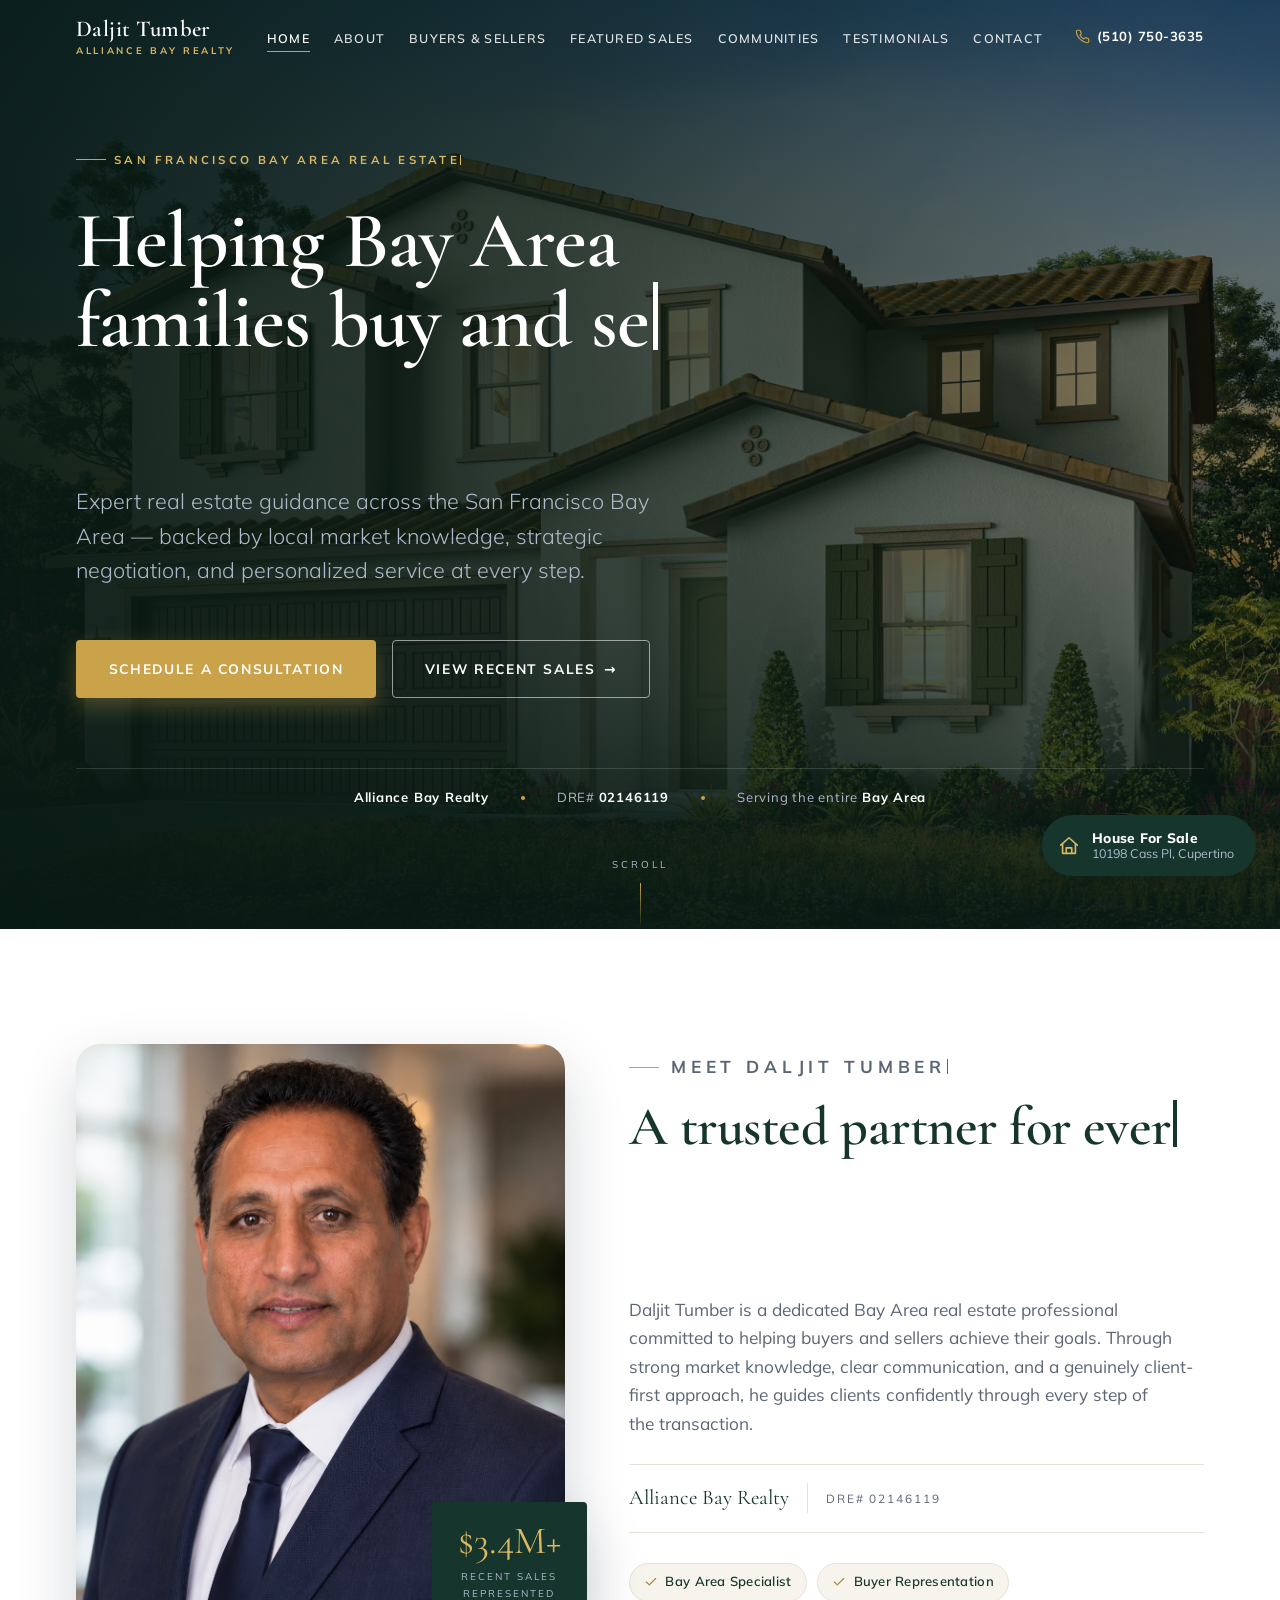
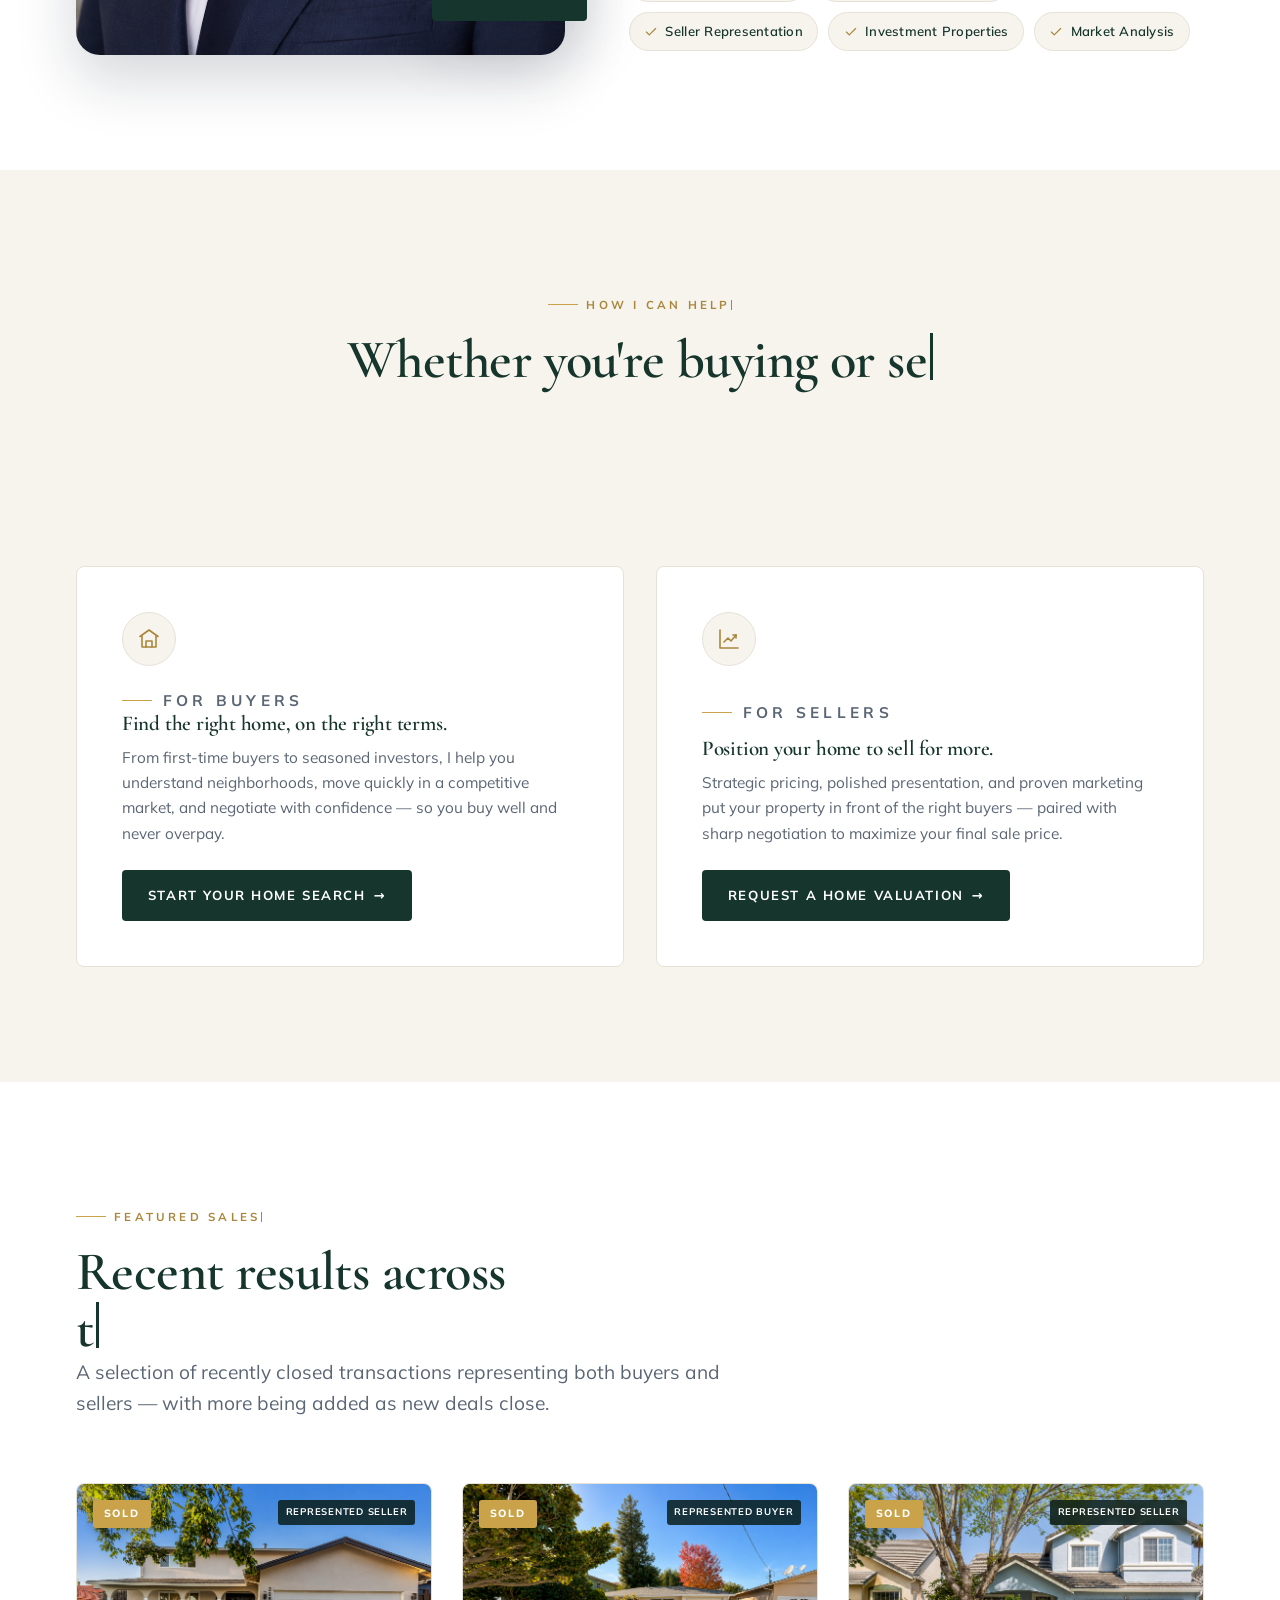
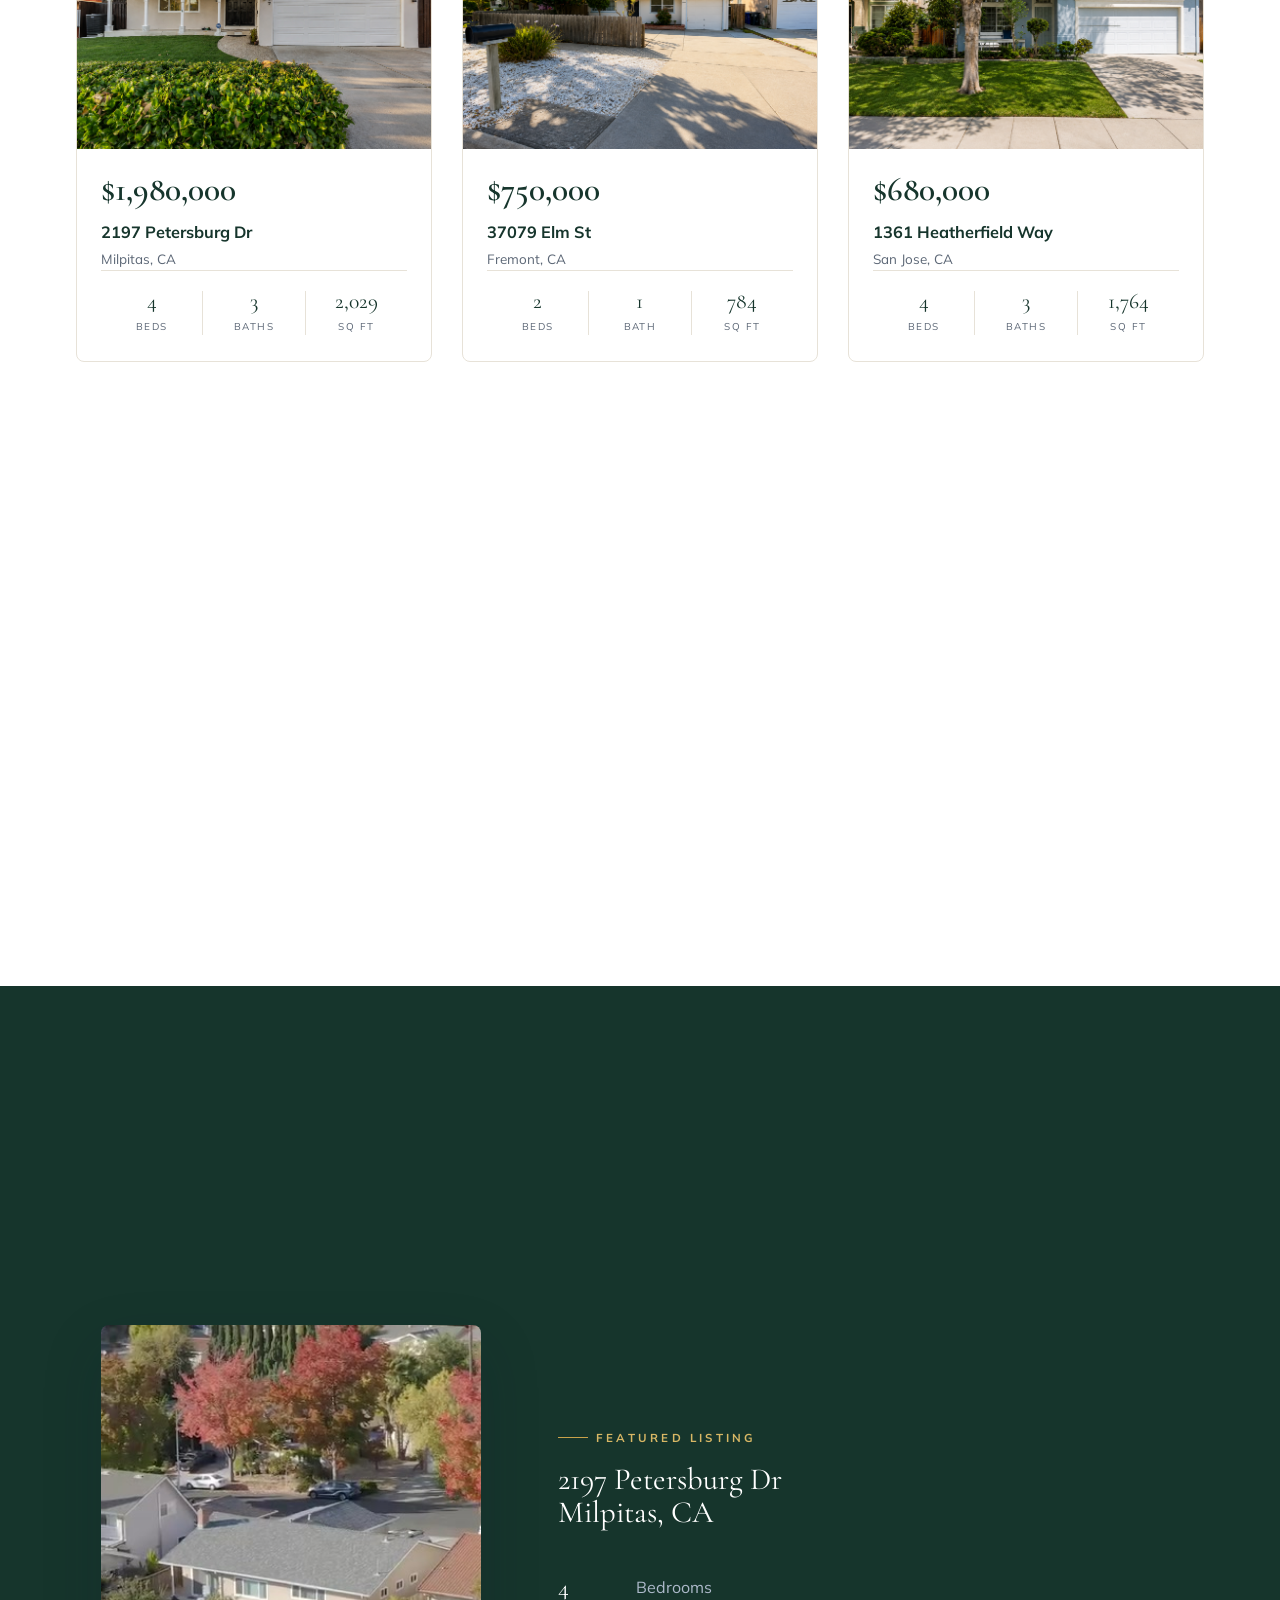
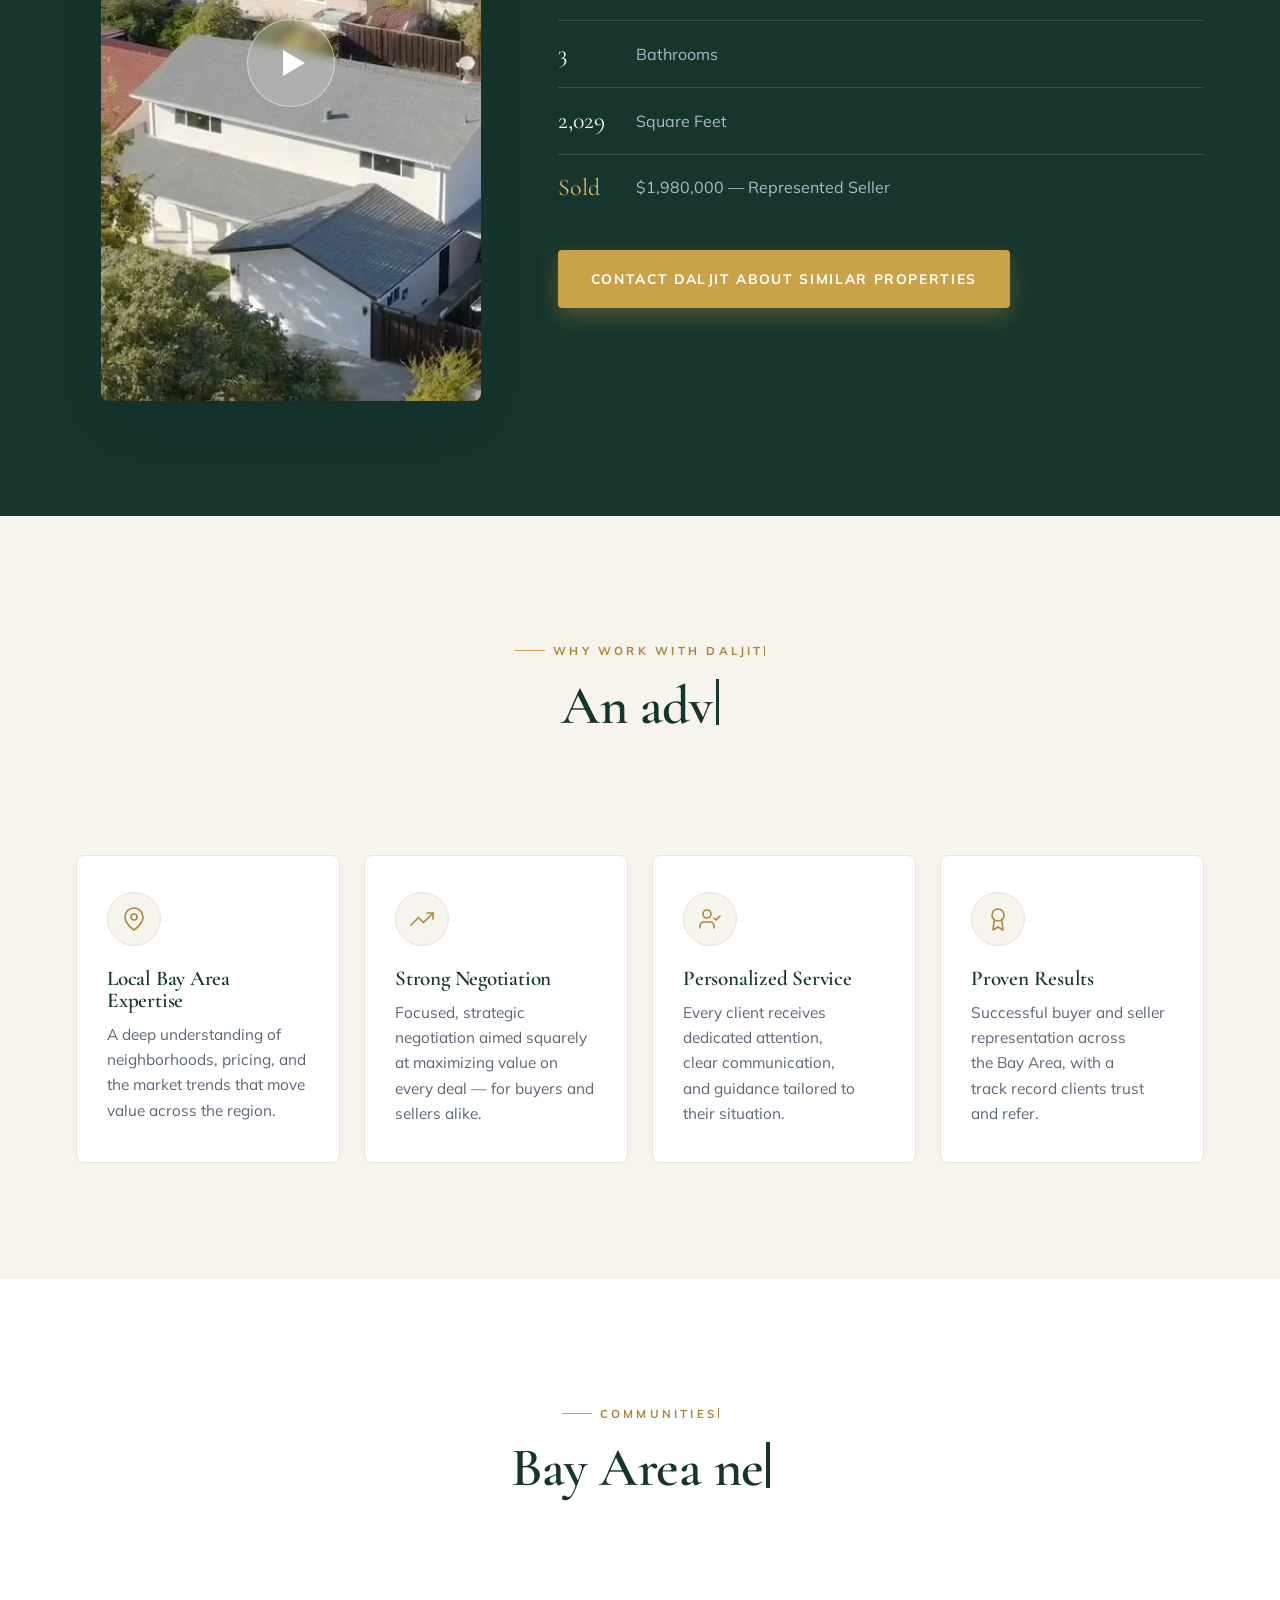
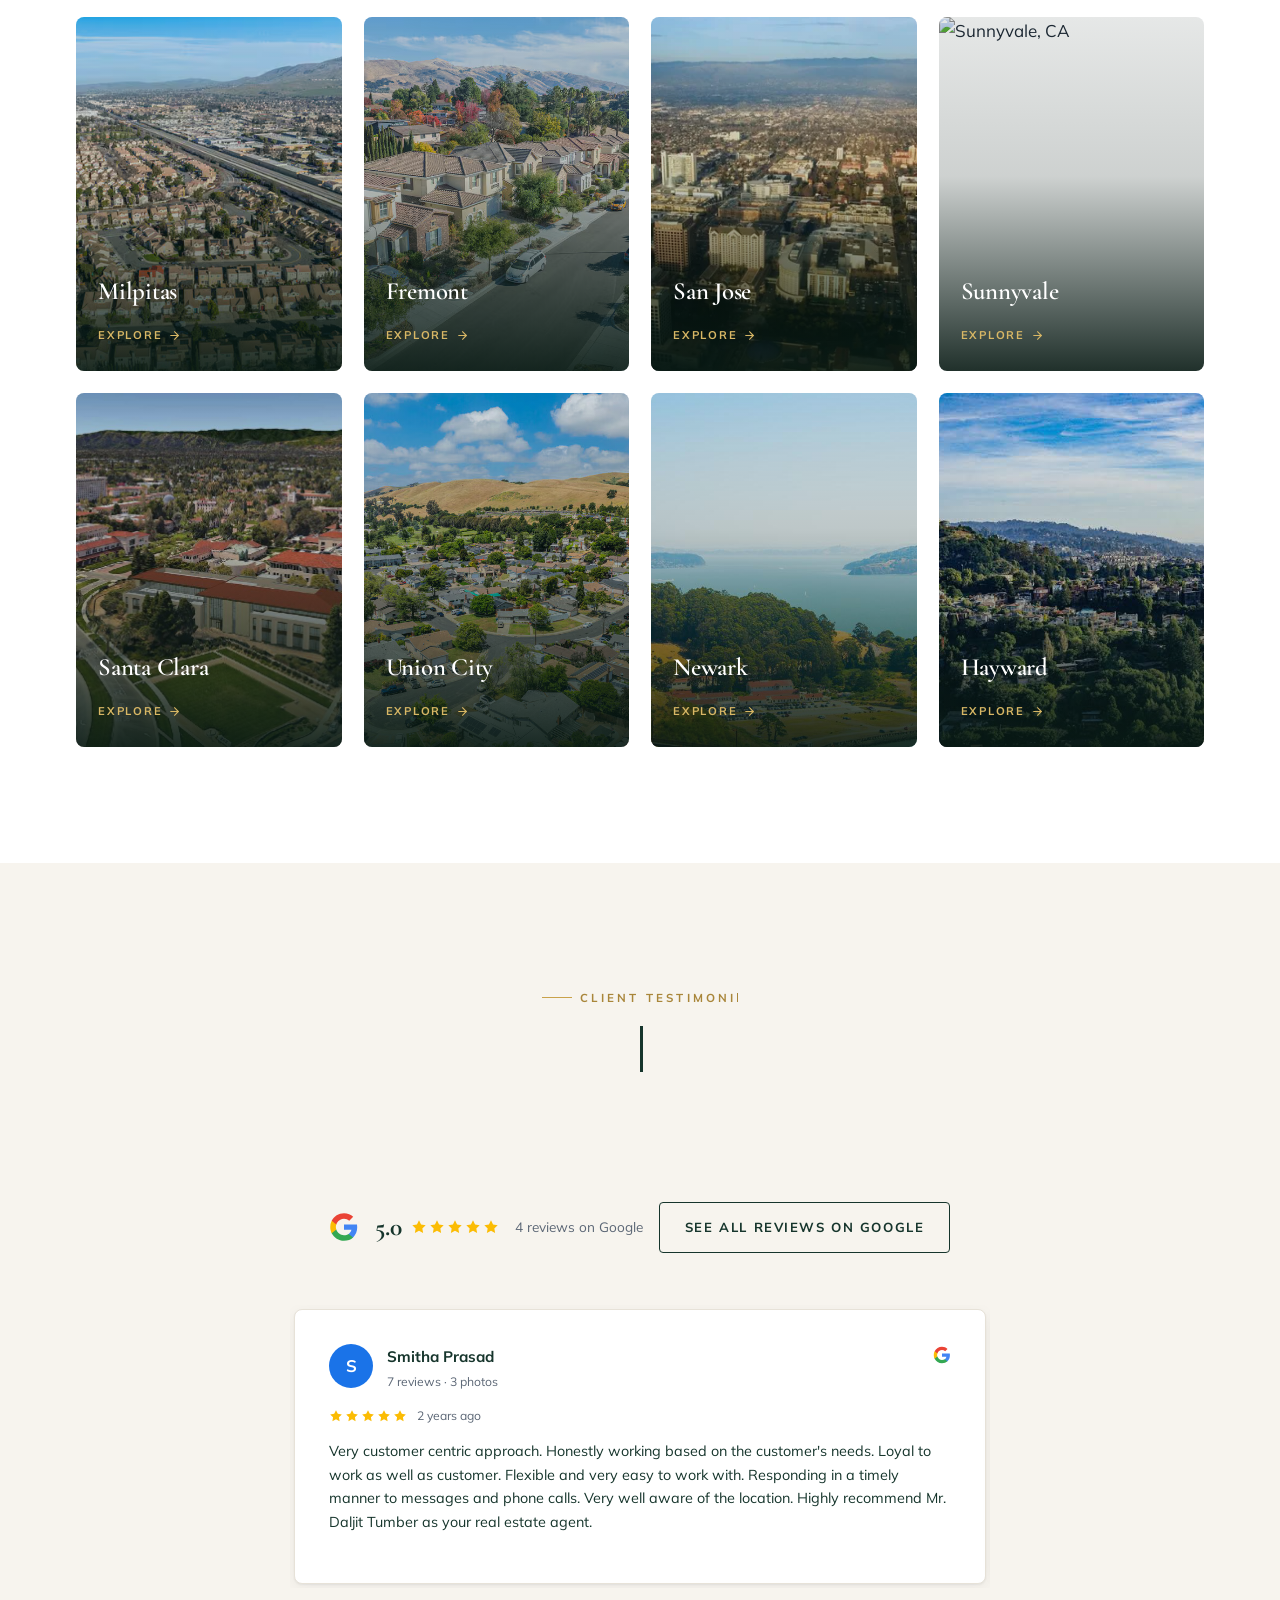
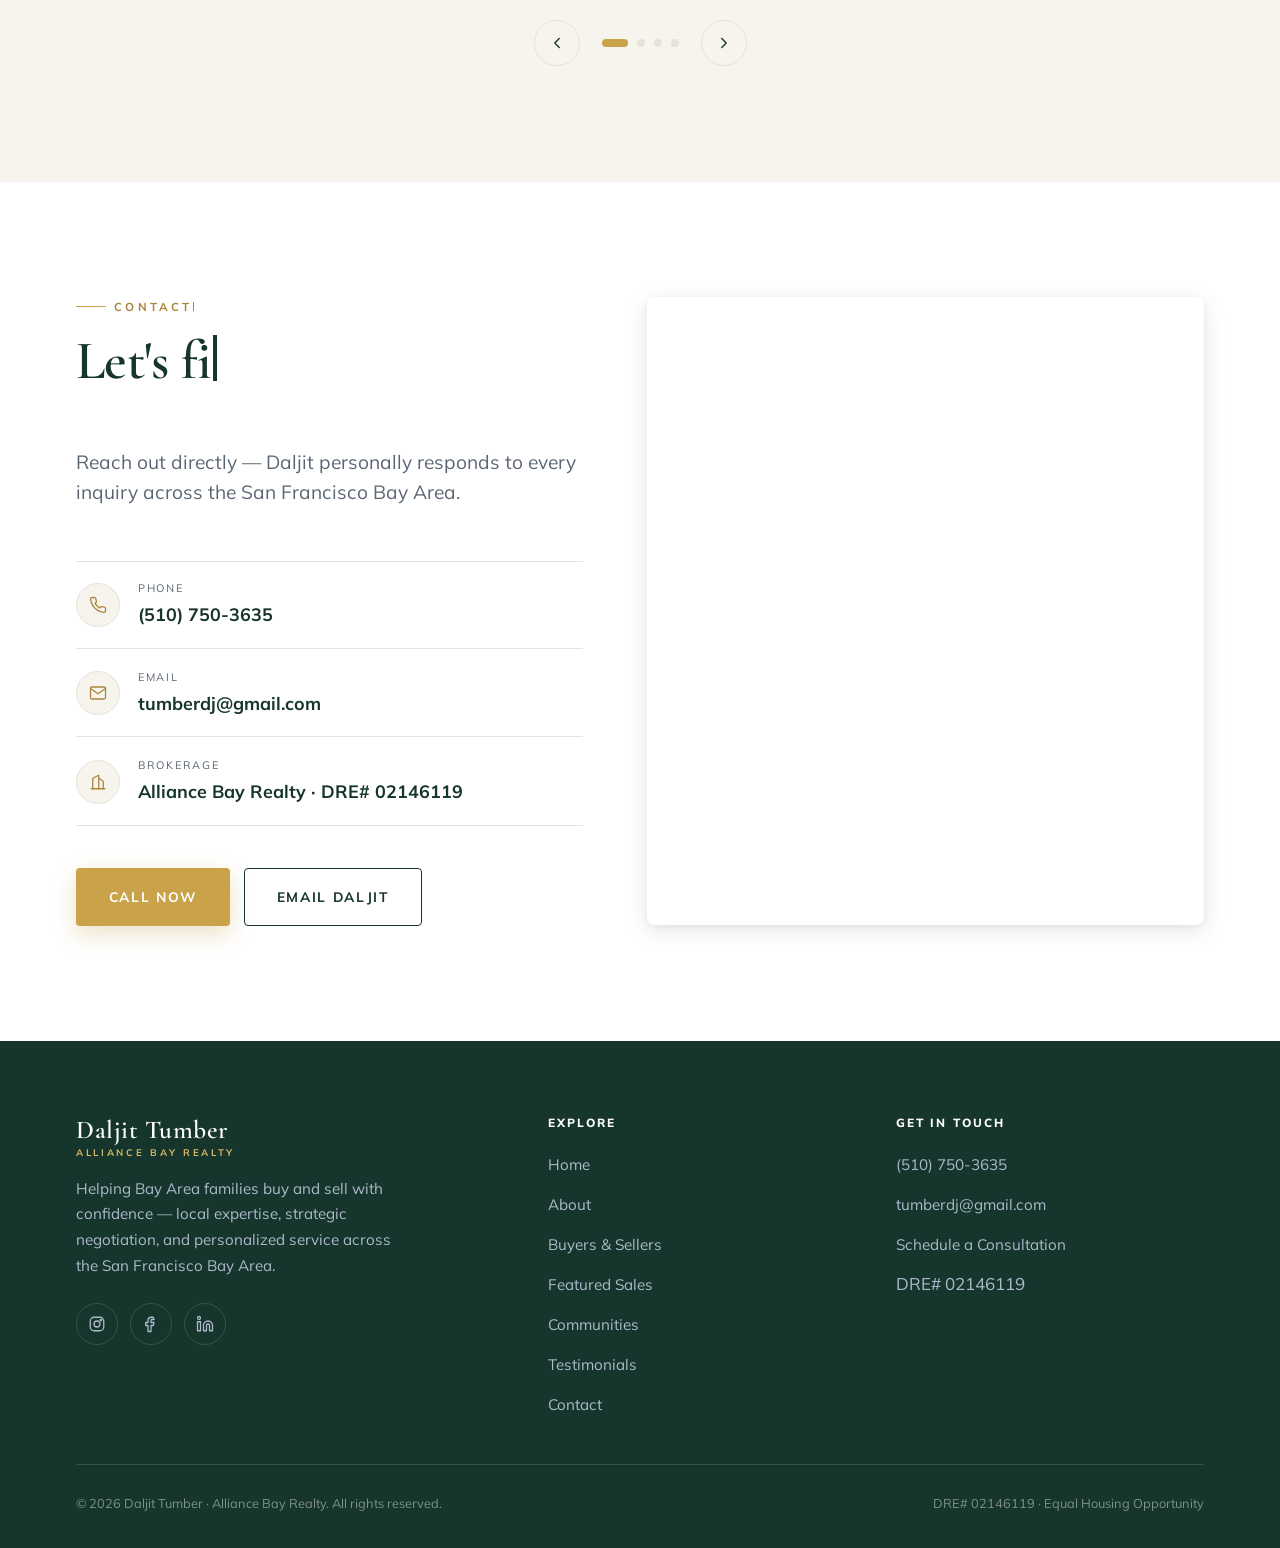
==== commit d006c3c0: "Update index.html" ====
--- a/index.html
+++ b/index.html
@@ -209,10 +209,10 @@
         <div class="prop-media">
           <img src="Images/Homes/7010SanFelipeRd.png" alt="7010 San Felipe Rd, San Jose, CA" />
           <span class="prop-badge">Sold</span>
-          <span class="prop-rep">Represented Seller</span>
+          <span class="prop-rep">Represented Buyer</span>
         </div>
         <div class="prop-body">
-          <div class="prop-price">$1,043,839</div>
+          <div class="prop-price">$3,725,000</div>
           <div class="prop-addr">7010 San Felipe Rd</div>
           <div class="prop-city">San Jose, CA</div>
           <div class="prop-specs">
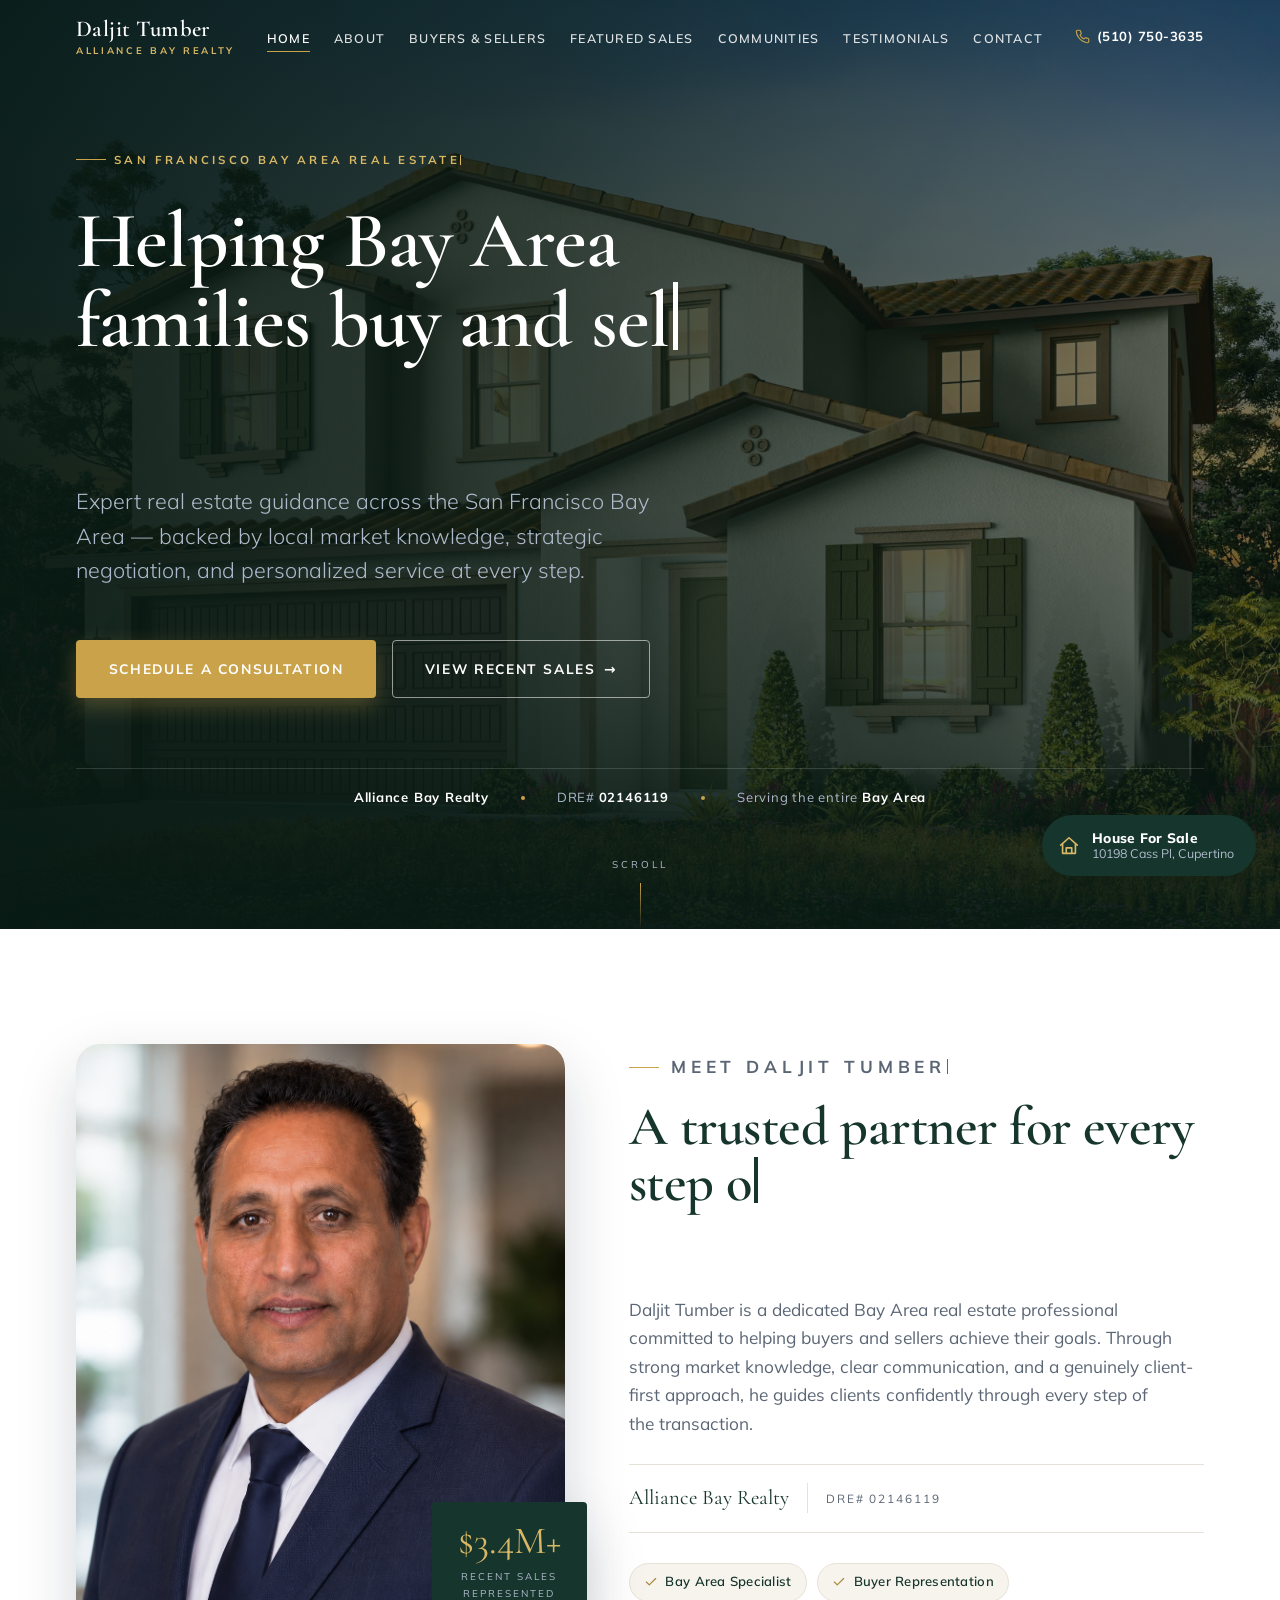
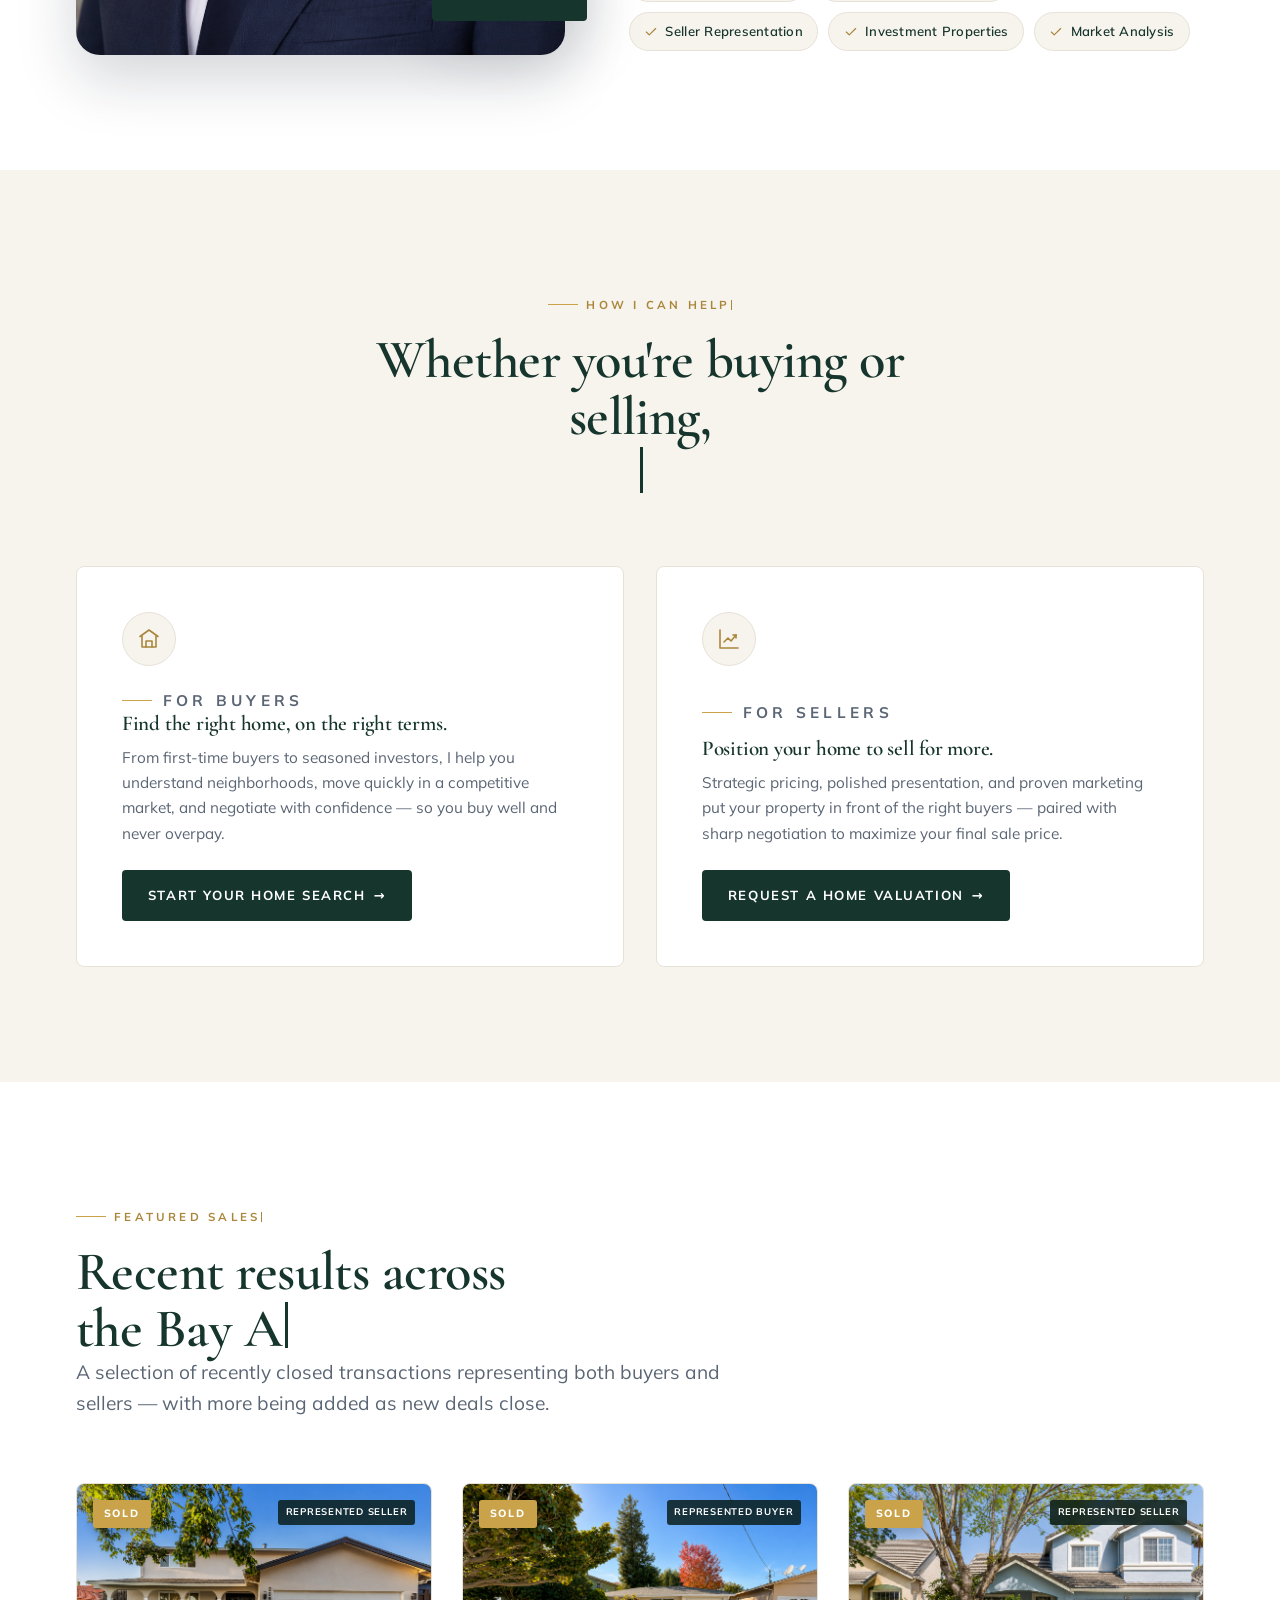
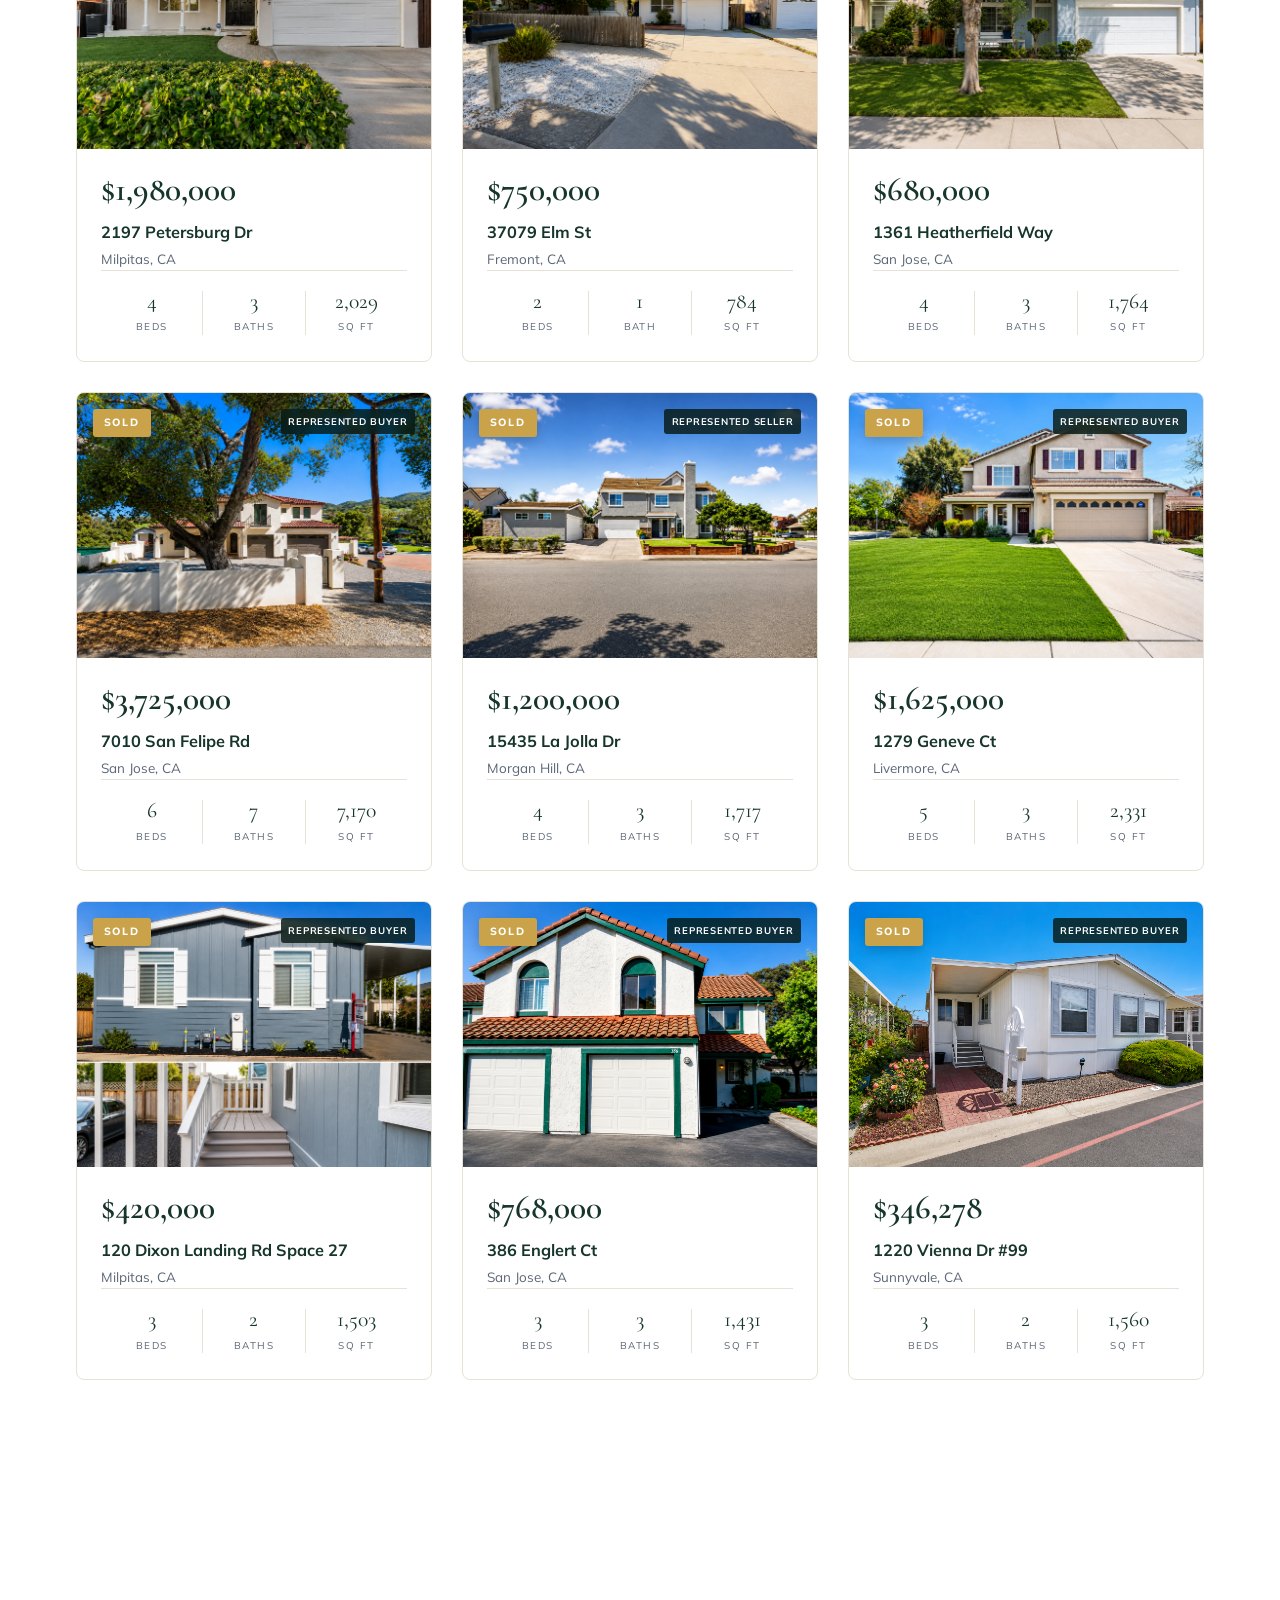
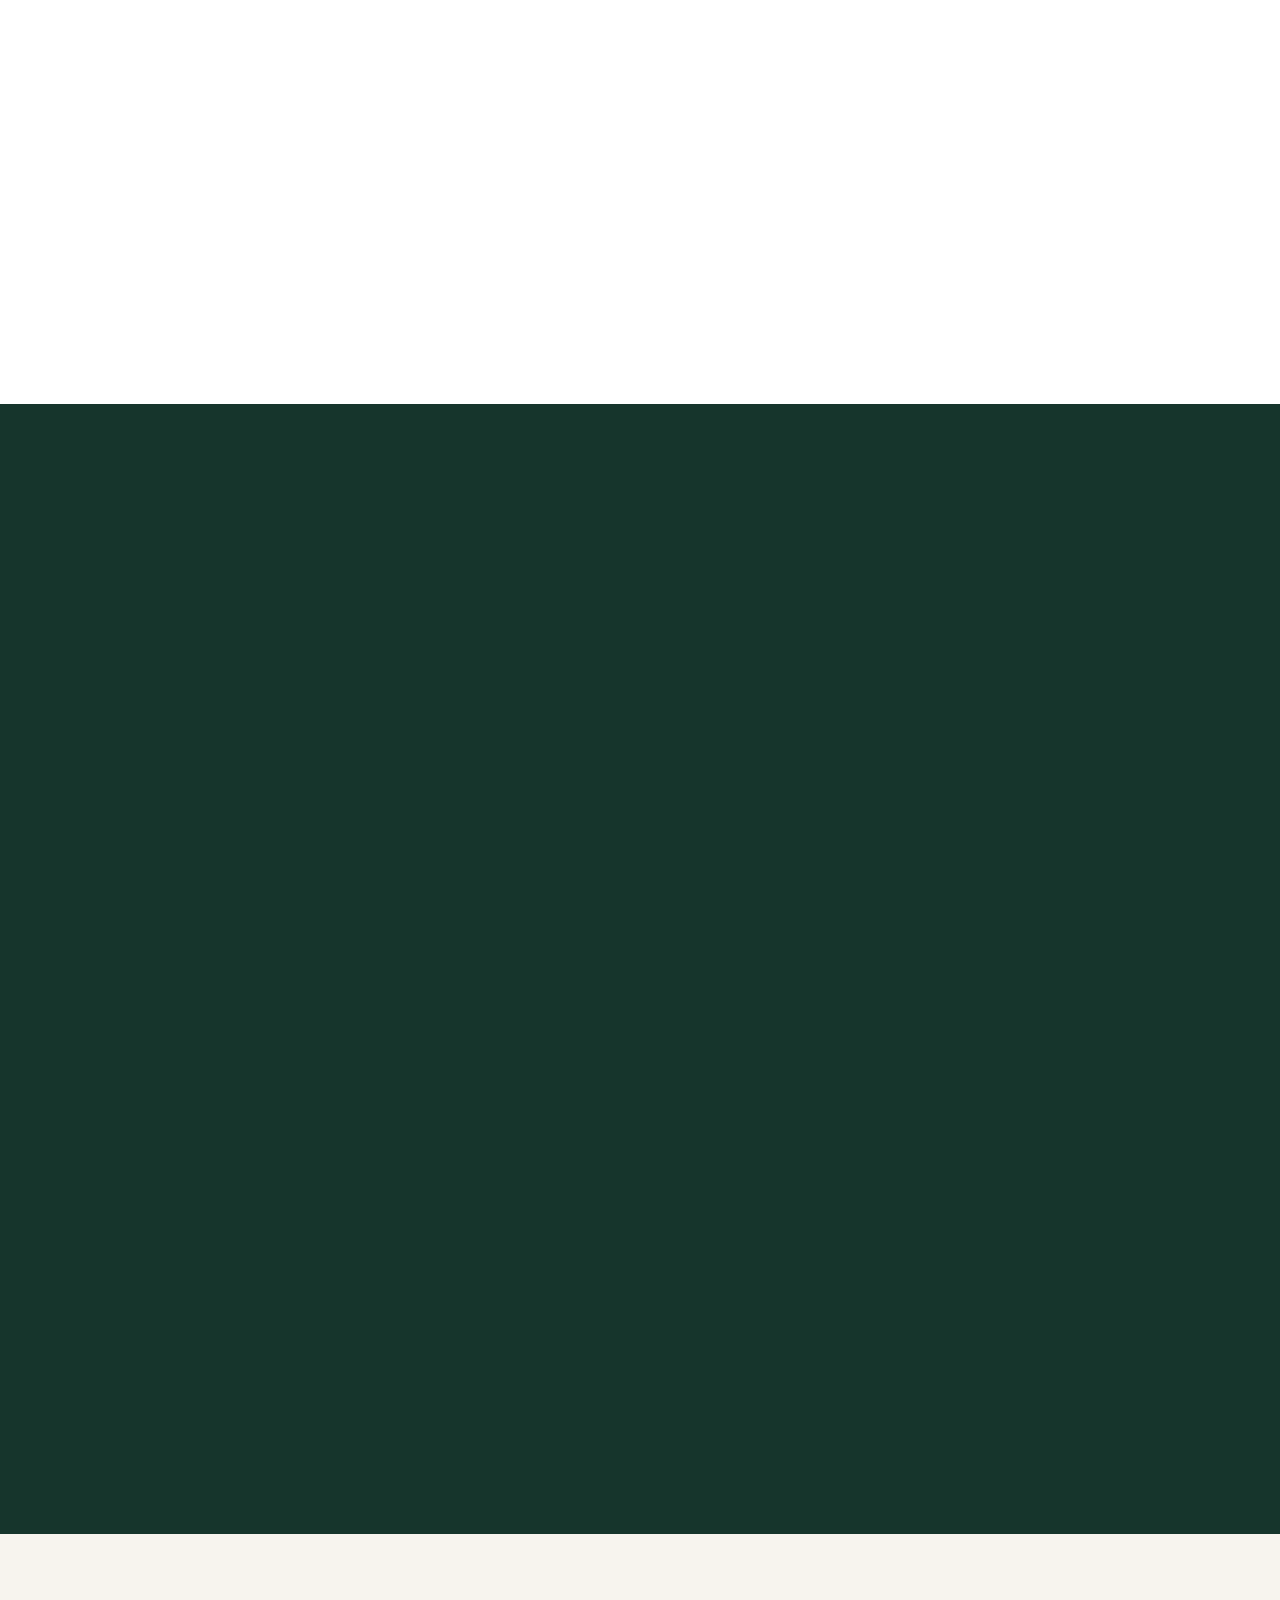
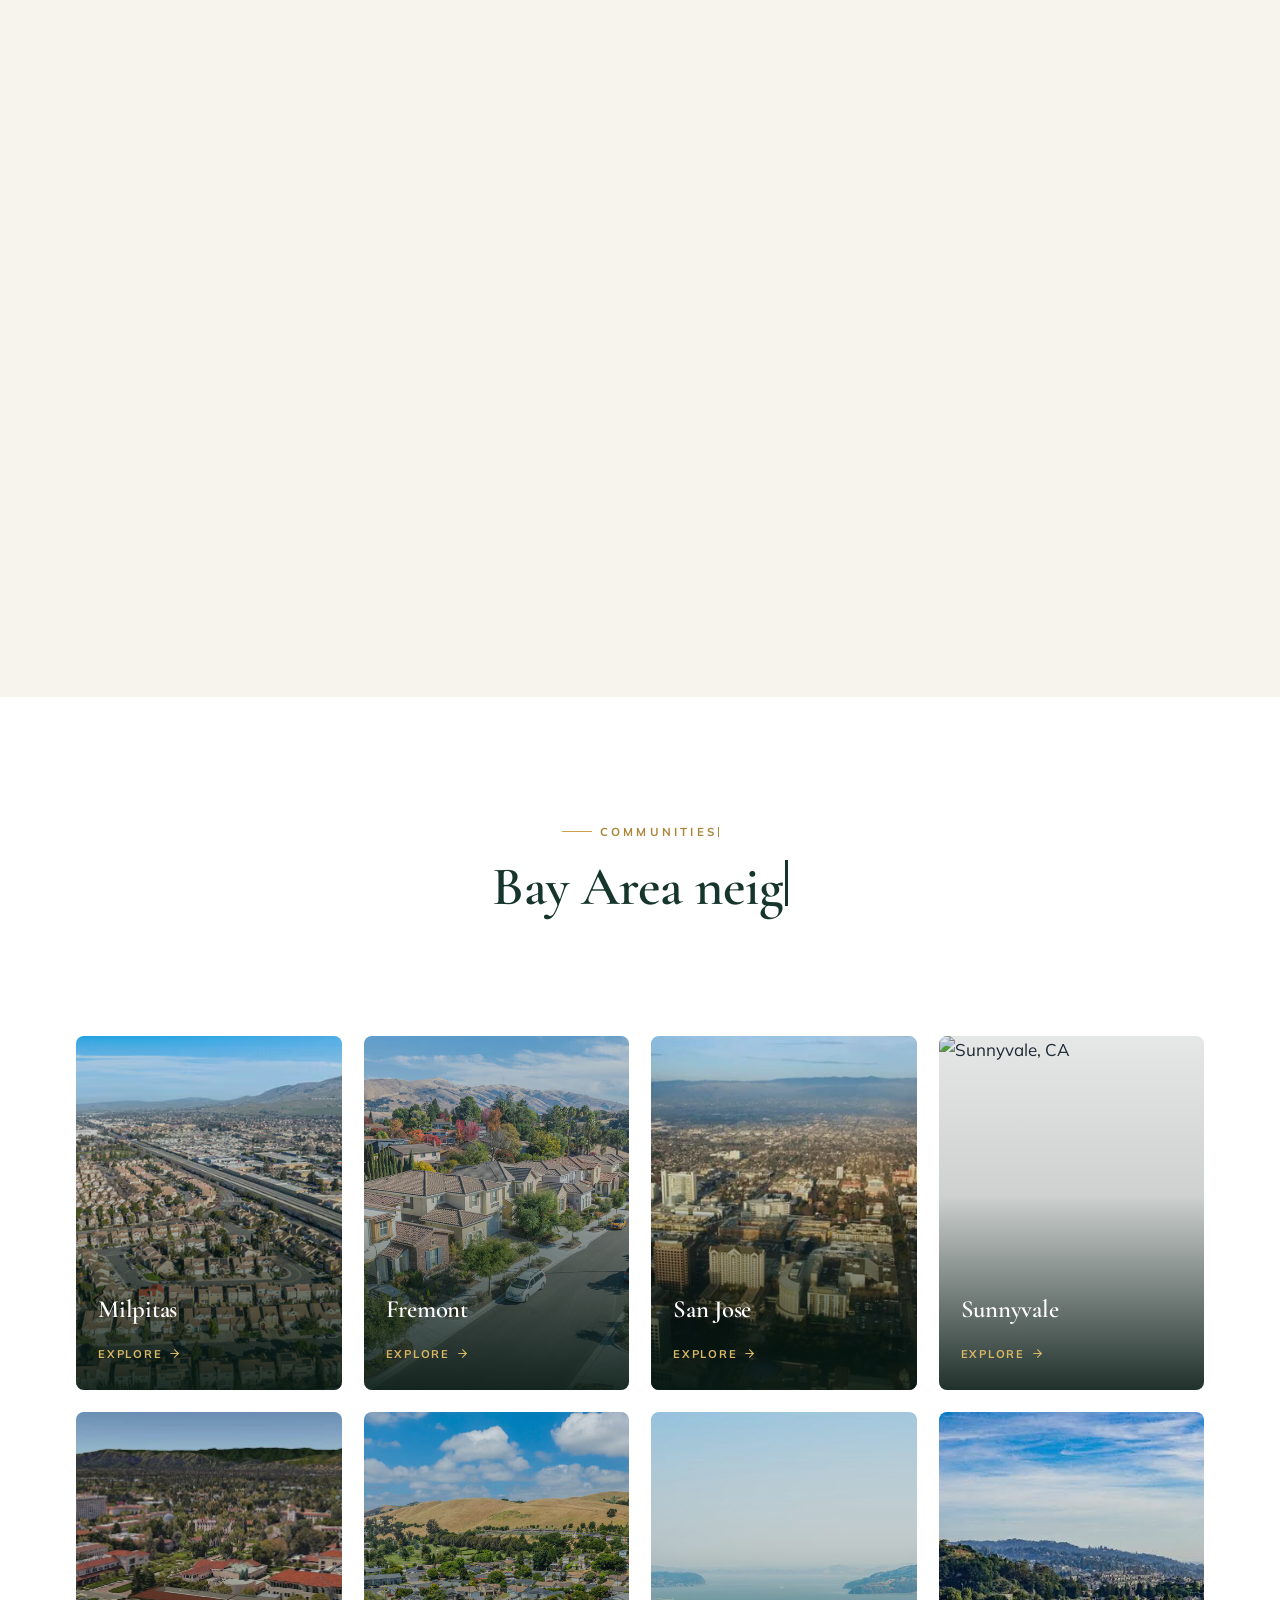
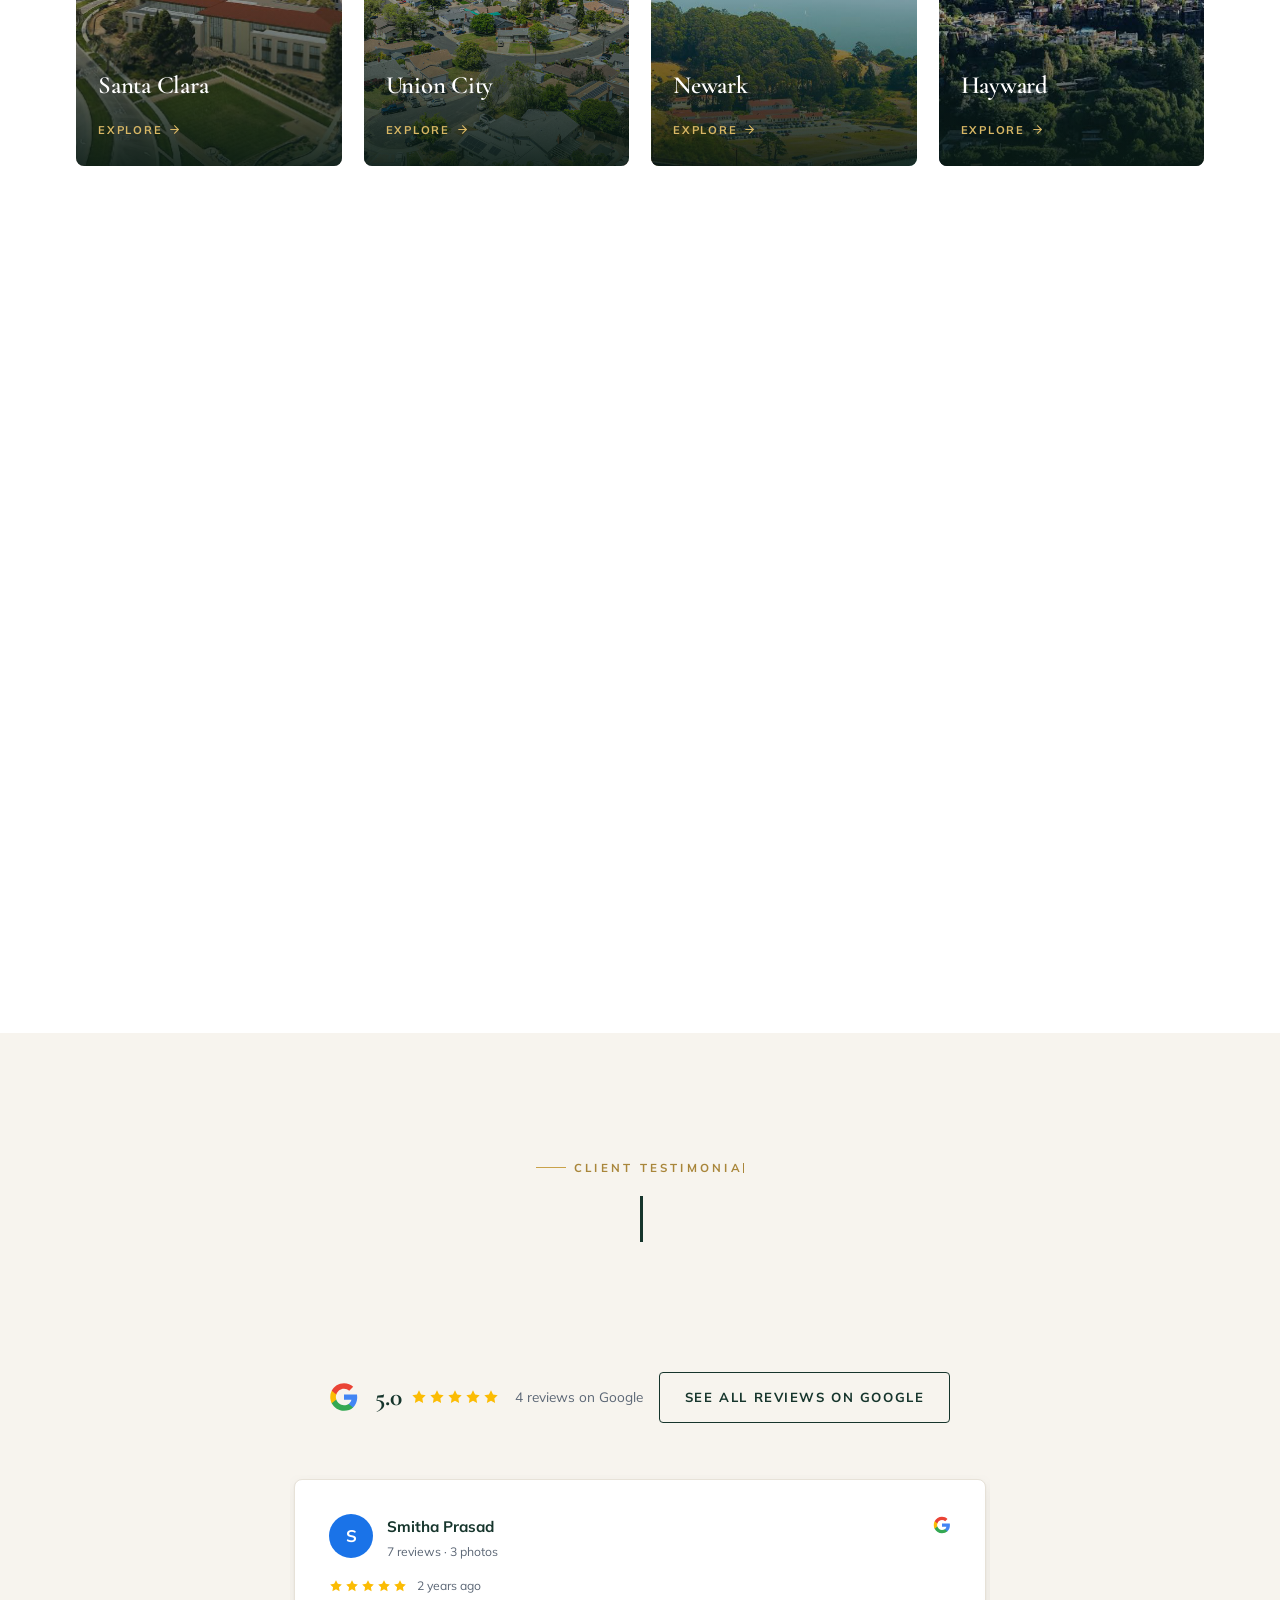
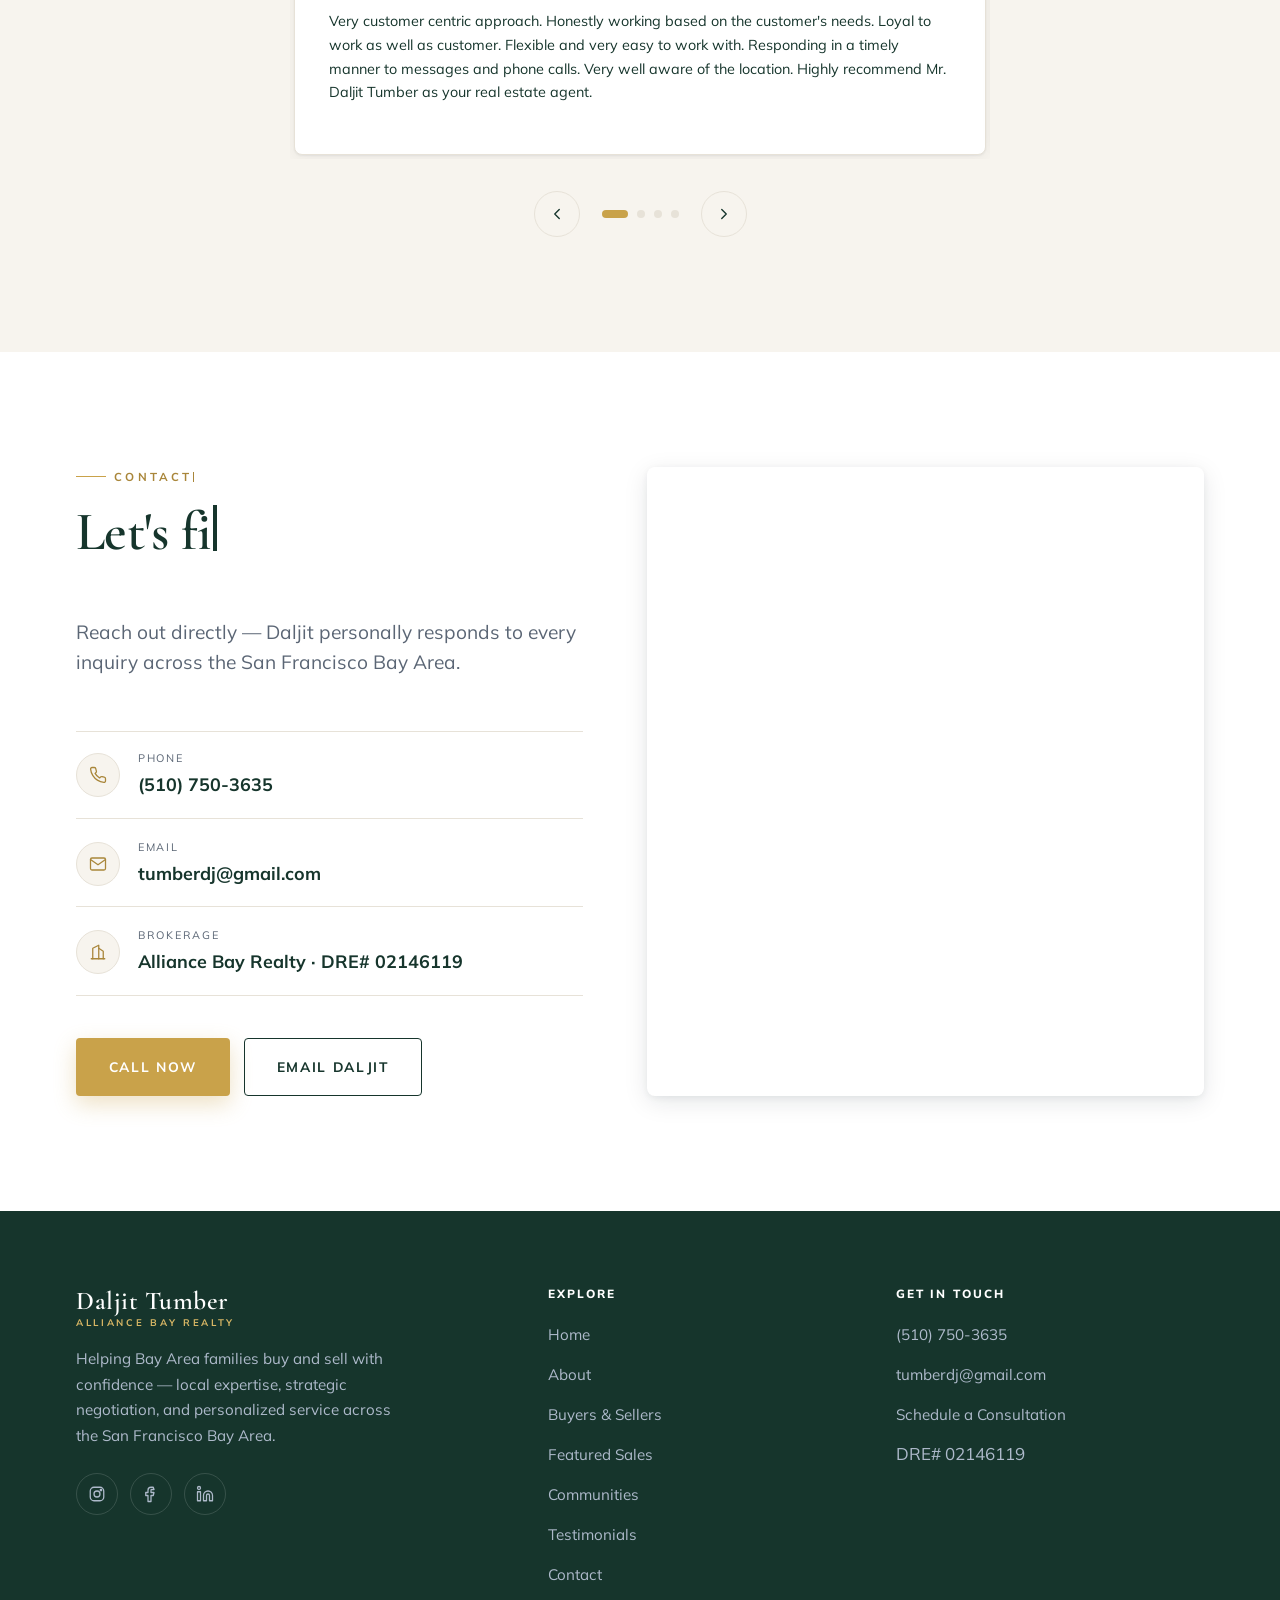
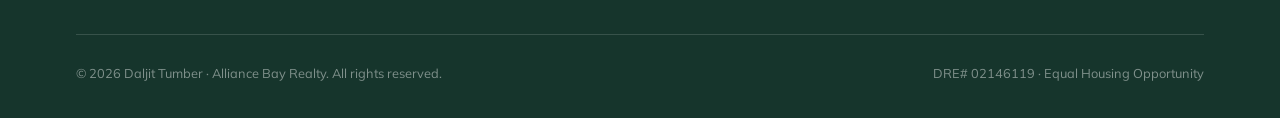
==== commit 8c38c35f: "V4" ====
--- a/index.html
+++ b/index.html
@@ -240,6 +240,96 @@
           </div>
         </div>
       </article>
+      <!-- Property 6 -->
+      <article class="prop-card reveal">
+        <div class="prop-media">
+          <img src="Images/Homes/1279GeneveCt.png" alt="1279 Geneve Ct, Livermore, CA" />
+          <span class="prop-badge">Sold</span>
+          <span class="prop-rep">Represented Buyer</span>
+        </div>
+        <div class="prop-body">
+          <div class="prop-price">$1,625,000</div>
+          <div class="prop-addr">1279 Geneve Ct</div>
+          <div class="prop-city">Livermore, CA</div>
+          <div class="prop-specs">
+            <div class="spec"><div class="v">5</div><div class="k">Beds</div></div>
+            <div class="spec"><div class="v">3</div><div class="k">Baths</div></div>
+            <div class="spec"><div class="v">2,331</div><div class="k">Sq Ft</div></div>
+          </div>
+        </div>
+      </article>
+      <!-- Property 7 -->
+      <article class="prop-card reveal d1">
+        <div class="prop-media">
+          <img src="Images/Homes/120 Dixon Landing Rd Space 27,.png" alt="120 Dixon Landing Rd Space 27, Milpitas, CA" />
+          <span class="prop-badge">Sold</span>
+          <span class="prop-rep">Represented Buyer</span>
+        </div>
+        <div class="prop-body">
+          <div class="prop-price">$420,000</div>
+          <div class="prop-addr">120 Dixon Landing Rd Space 27</div>
+          <div class="prop-city">Milpitas, CA</div>
+          <div class="prop-specs">
+            <div class="spec"><div class="v">3</div><div class="k">Beds</div></div>
+            <div class="spec"><div class="v">2</div><div class="k">Baths</div></div>
+            <div class="spec"><div class="v">1,503</div><div class="k">Sq Ft</div></div>
+          </div>
+        </div>
+      </article>
+      <!-- Property 8 -->
+      <article class="prop-card reveal">
+        <div class="prop-media">
+          <img src="Images/Homes/386 Englert Ct,.png" alt="386 Englert Ct, San Jose, CA" />
+          <span class="prop-badge">Sold</span>
+          <span class="prop-rep">Represented Buyer</span>
+        </div>
+        <div class="prop-body">
+          <div class="prop-price">$768,000</div>
+          <div class="prop-addr">386 Englert Ct</div>
+          <div class="prop-city">San Jose, CA</div>
+          <div class="prop-specs">
+            <div class="spec"><div class="v">3</div><div class="k">Beds</div></div>
+            <div class="spec"><div class="v">3</div><div class="k">Baths</div></div>
+            <div class="spec"><div class="v">1,431</div><div class="k">Sq Ft</div></div>
+          </div>
+        </div>
+      </article>
+      <!-- Property 9 -->
+      <article class="prop-card reveal d1">
+        <div class="prop-media">
+          <img src="Images/Homes/1220 Vienna Dr .png" alt="1220 Vienna Dr #99, Sunnyvale, CA" />
+          <span class="prop-badge">Sold</span>
+          <span class="prop-rep">Represented Buyer</span>
+        </div>
+        <div class="prop-body">
+          <div class="prop-price">$346,278</div>
+          <div class="prop-addr">1220 Vienna Dr #99</div>
+          <div class="prop-city">Sunnyvale, CA</div>
+          <div class="prop-specs">
+            <div class="spec"><div class="v">3</div><div class="k">Beds</div></div>
+            <div class="spec"><div class="v">2</div><div class="k">Baths</div></div>
+            <div class="spec"><div class="v">1,560</div><div class="k">Sq Ft</div></div>
+          </div>
+        </div>
+      </article>
+      <!-- Property 10 -->
+      <article class="prop-card reveal">
+        <div class="prop-media">
+          <img src="Images/Homes/43531 Ellsworth St.png" alt="43531 Ellsworth St, Fremont, CA" />
+          <span class="prop-badge">Sold</span>
+          <span class="prop-rep">Represented Buyer</span>
+        </div>
+        <div class="prop-body">
+          <div class="prop-price">$1,620,100</div>
+          <div class="prop-addr">43531 Ellsworth St</div>
+          <div class="prop-city">Fremont, CA</div>
+          <div class="prop-specs">
+            <div class="spec"><div class="v">2</div><div class="k">Beds</div></div>
+            <div class="spec"><div class="v">1</div><div class="k">Bath</div></div>
+            <div class="spec"><div class="v">7,500</div><div class="k">Lot Sq Ft</div></div>
+          </div>
+        </div>
+      </article>
     </div>
   </div>
 </section>
@@ -319,6 +409,11 @@
       <a class="comm-card reveal d1" href="#contact"><img src="Images/Communities/union-city.jpg" alt="Union City, CA" /><div class="comm-info"><h3>Union City</h3><p>A well-connected East Bay community offering excellent value.</p><span class="comm-link">Explore <svg viewBox="0 0 24 24" fill="none" stroke="currentColor" stroke-width="2" stroke-linecap="round" stroke-linejoin="round"><line x1="5" y1="12" x2="19" y2="12"/><polyline points="12 5 19 12 12 19"/></svg></span></div></a>
       <a class="comm-card reveal d2" href="#contact"><img src="Images/Communities/newark.jpg" alt="Newark, CA" /><div class="comm-info"><h3>Newark</h3><p>Quiet, comfortable neighborhoods with convenient bayside access.</p><span class="comm-link">Explore <svg viewBox="0 0 24 24" fill="none" stroke="currentColor" stroke-width="2" stroke-linecap="round" stroke-linejoin="round"><line x1="5" y1="12" x2="19" y2="12"/><polyline points="12 5 19 12 12 19"/></svg></span></div></a>
       <a class="comm-card reveal d3" href="#contact"><img src="Images/Communities/hayward.jpg" alt="Hayward, CA" /><div class="comm-info"><h3>Hayward</h3><p>Affordable East Bay living full of character and rising momentum.</p><span class="comm-link">Explore <svg viewBox="0 0 24 24" fill="none" stroke="currentColor" stroke-width="2" stroke-linecap="round" stroke-linejoin="round"><line x1="5" y1="12" x2="19" y2="12"/><polyline points="12 5 19 12 12 19"/></svg></span></div></a>
+      <a class="comm-card reveal" href="#contact"><img src="Images/Communities/cupertino.jpg" alt="Cupertino, CA" /><div class="comm-info"><h3>Cupertino</h3><p>Top-rated schools and tree-lined streets at the heart of Silicon Valley.</p><span class="comm-link">Explore <svg viewBox="0 0 24 24" fill="none" stroke="currentColor" stroke-width="2" stroke-linecap="round" stroke-linejoin="round"><line x1="5" y1="12" x2="19" y2="12"/><polyline points="12 5 19 12 12 19"/></svg></span></div></a>
+      <a class="comm-card reveal d1" href="#contact"><img src="Images/Communities/morgan-hill.jpg" alt="Morgan Hill, CA" /><div class="comm-info"><h3>Morgan Hill</h3><p>South Valley charm with small-town character and room to grow.</p><span class="comm-link">Explore <svg viewBox="0 0 24 24" fill="none" stroke="currentColor" stroke-width="2" stroke-linecap="round" stroke-linejoin="round"><line x1="5" y1="12" x2="19" y2="12"/><polyline points="12 5 19 12 12 19"/></svg></span></div></a>
+      <a class="comm-card reveal d2" href="#contact"><img src="Images/Communities/livermore.jpg" alt="Livermore, CA" /><div class="comm-info"><h3>Livermore</h3><p>Wine country living with easy access to the Tri-Valley job corridor.</p><span class="comm-link">Explore <svg viewBox="0 0 24 24" fill="none" stroke="currentColor" stroke-width="2" stroke-linecap="round" stroke-linejoin="round"><line x1="5" y1="12" x2="19" y2="12"/><polyline points="12 5 19 12 12 19"/></svg></span></div></a>
+      <a class="comm-card reveal d3" href="#contact"><img src="Images/Communities/pleasanton.png" alt="Pleasanton, CA" /><div class="comm-info"><h3>Pleasanton</h3><p>Upscale Tri-Valley living with top schools and a historic downtown.</p><span class="comm-link">Explore <svg viewBox="0 0 24 24" fill="none" stroke="currentColor" stroke-width="2" stroke-linecap="round" stroke-linejoin="round"><line x1="5" y1="12" x2="19" y2="12"/><polyline points="12 5 19 12 12 19"/></svg></span></div></a>
+      <a class="comm-card reveal" href="#contact"><img src="Images/Communities/dublin.png" alt="Dublin, CA" /><div class="comm-info"><h3>Dublin</h3><p>Fast-growing Tri-Valley hub with BART access and modern new builds.</p><span class="comm-link">Explore <svg viewBox="0 0 24 24" fill="none" stroke="currentColor" stroke-width="2" stroke-linecap="round" stroke-linejoin="round"><line x1="5" y1="12" x2="19" y2="12"/><polyline points="12 5 19 12 12 19"/></svg></span></div></a>
     </div>
   </div>
 </section>
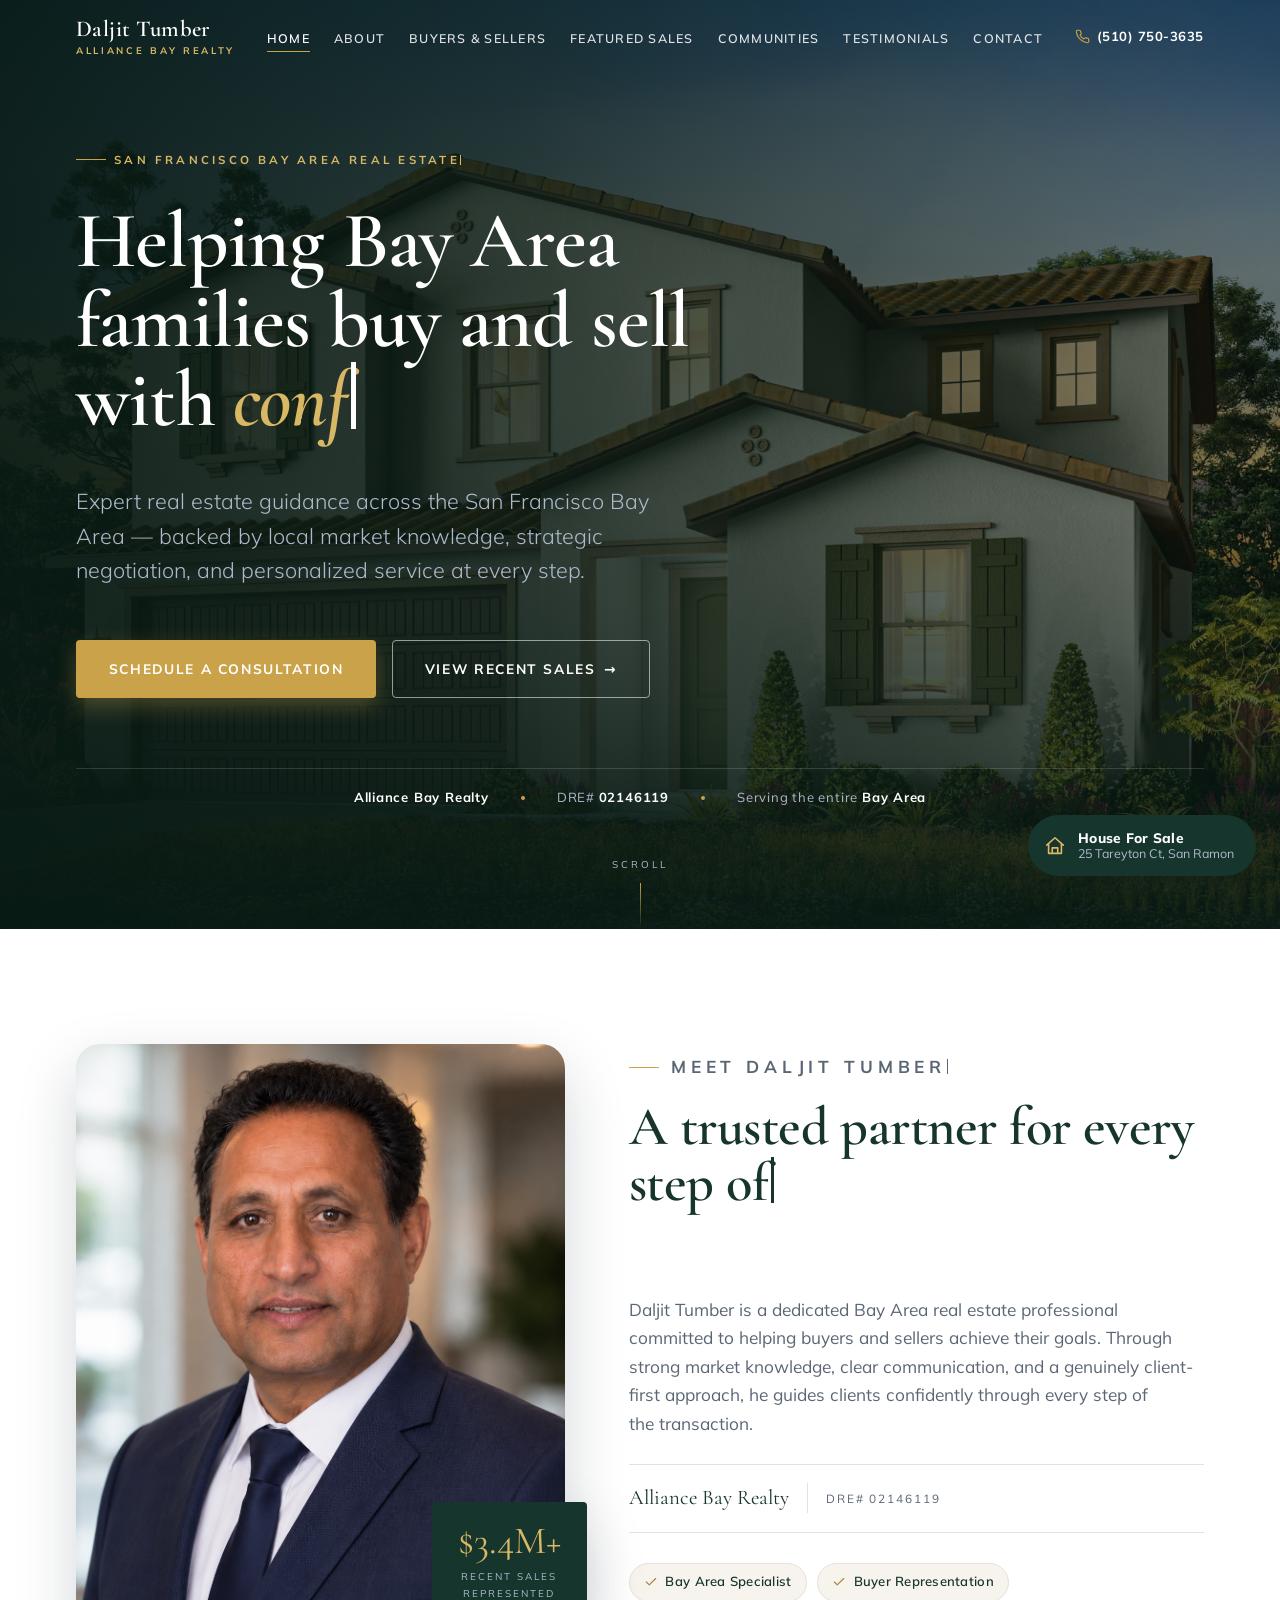
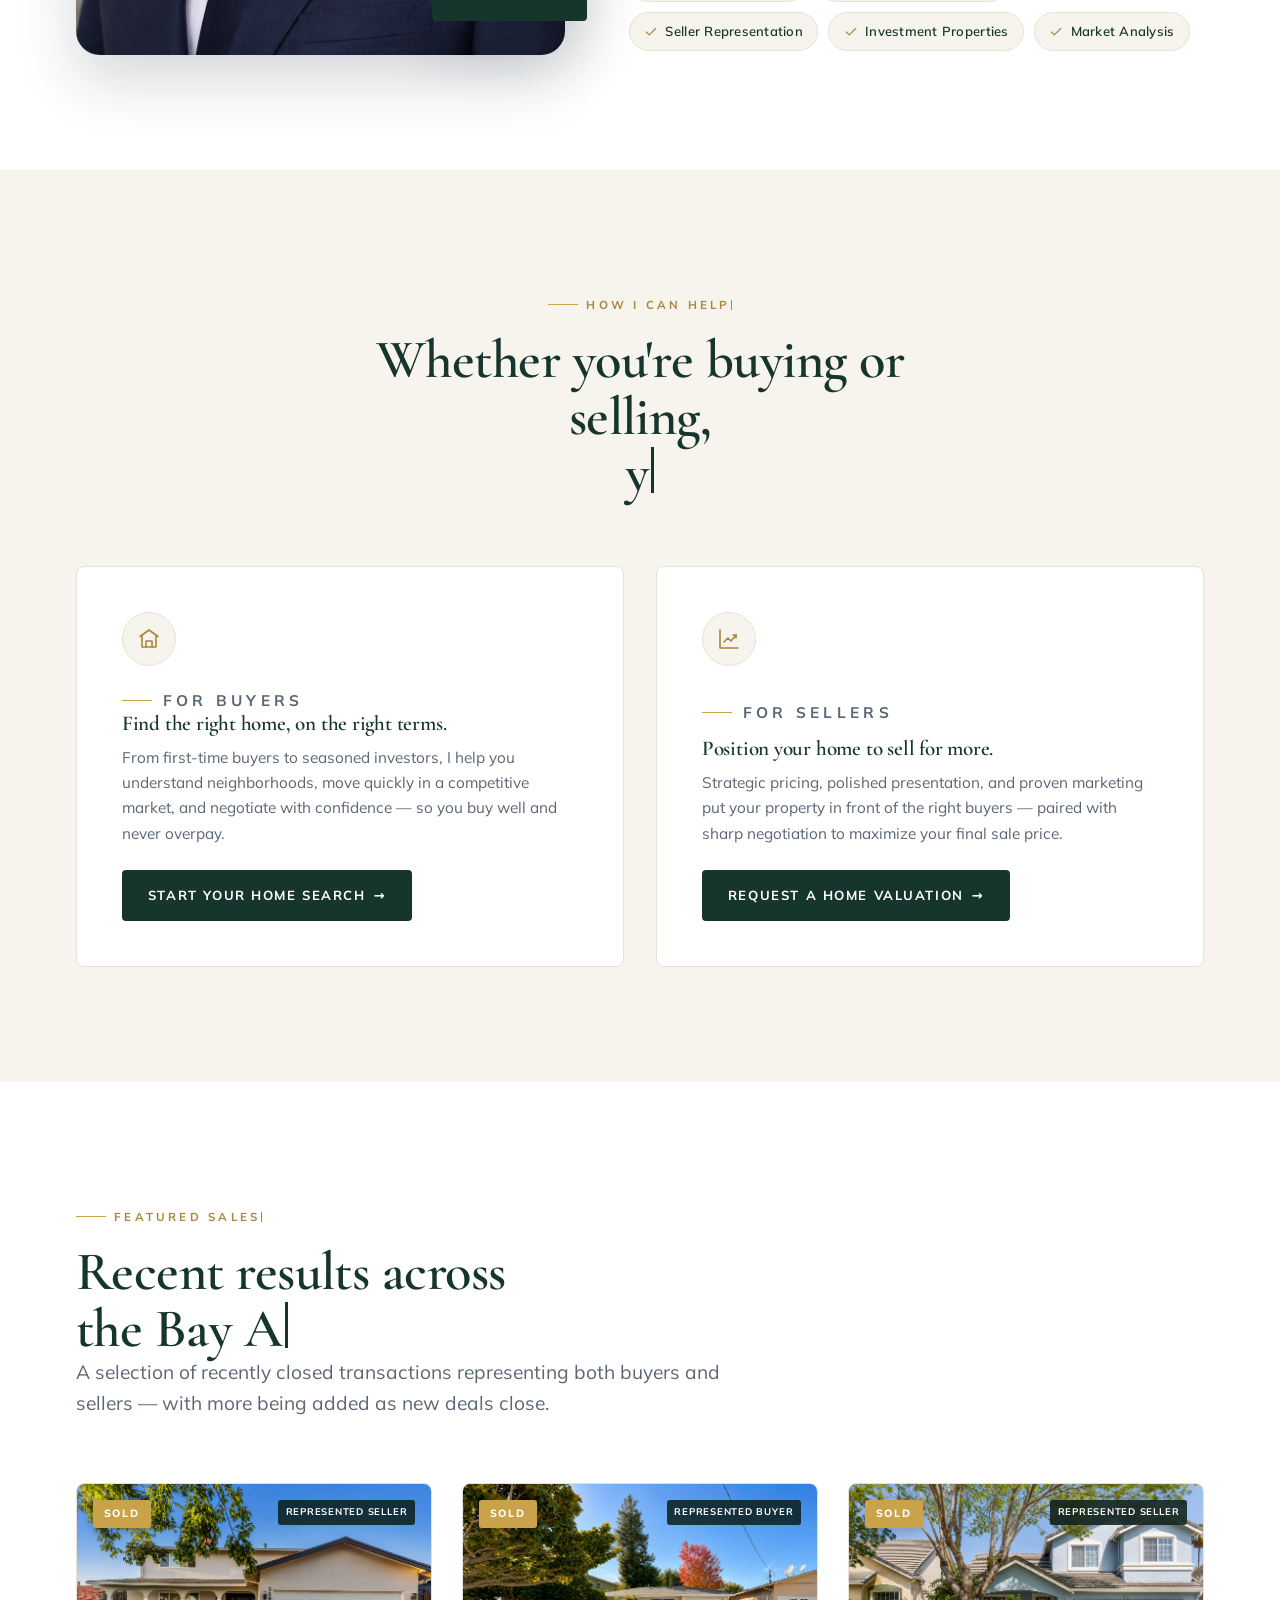
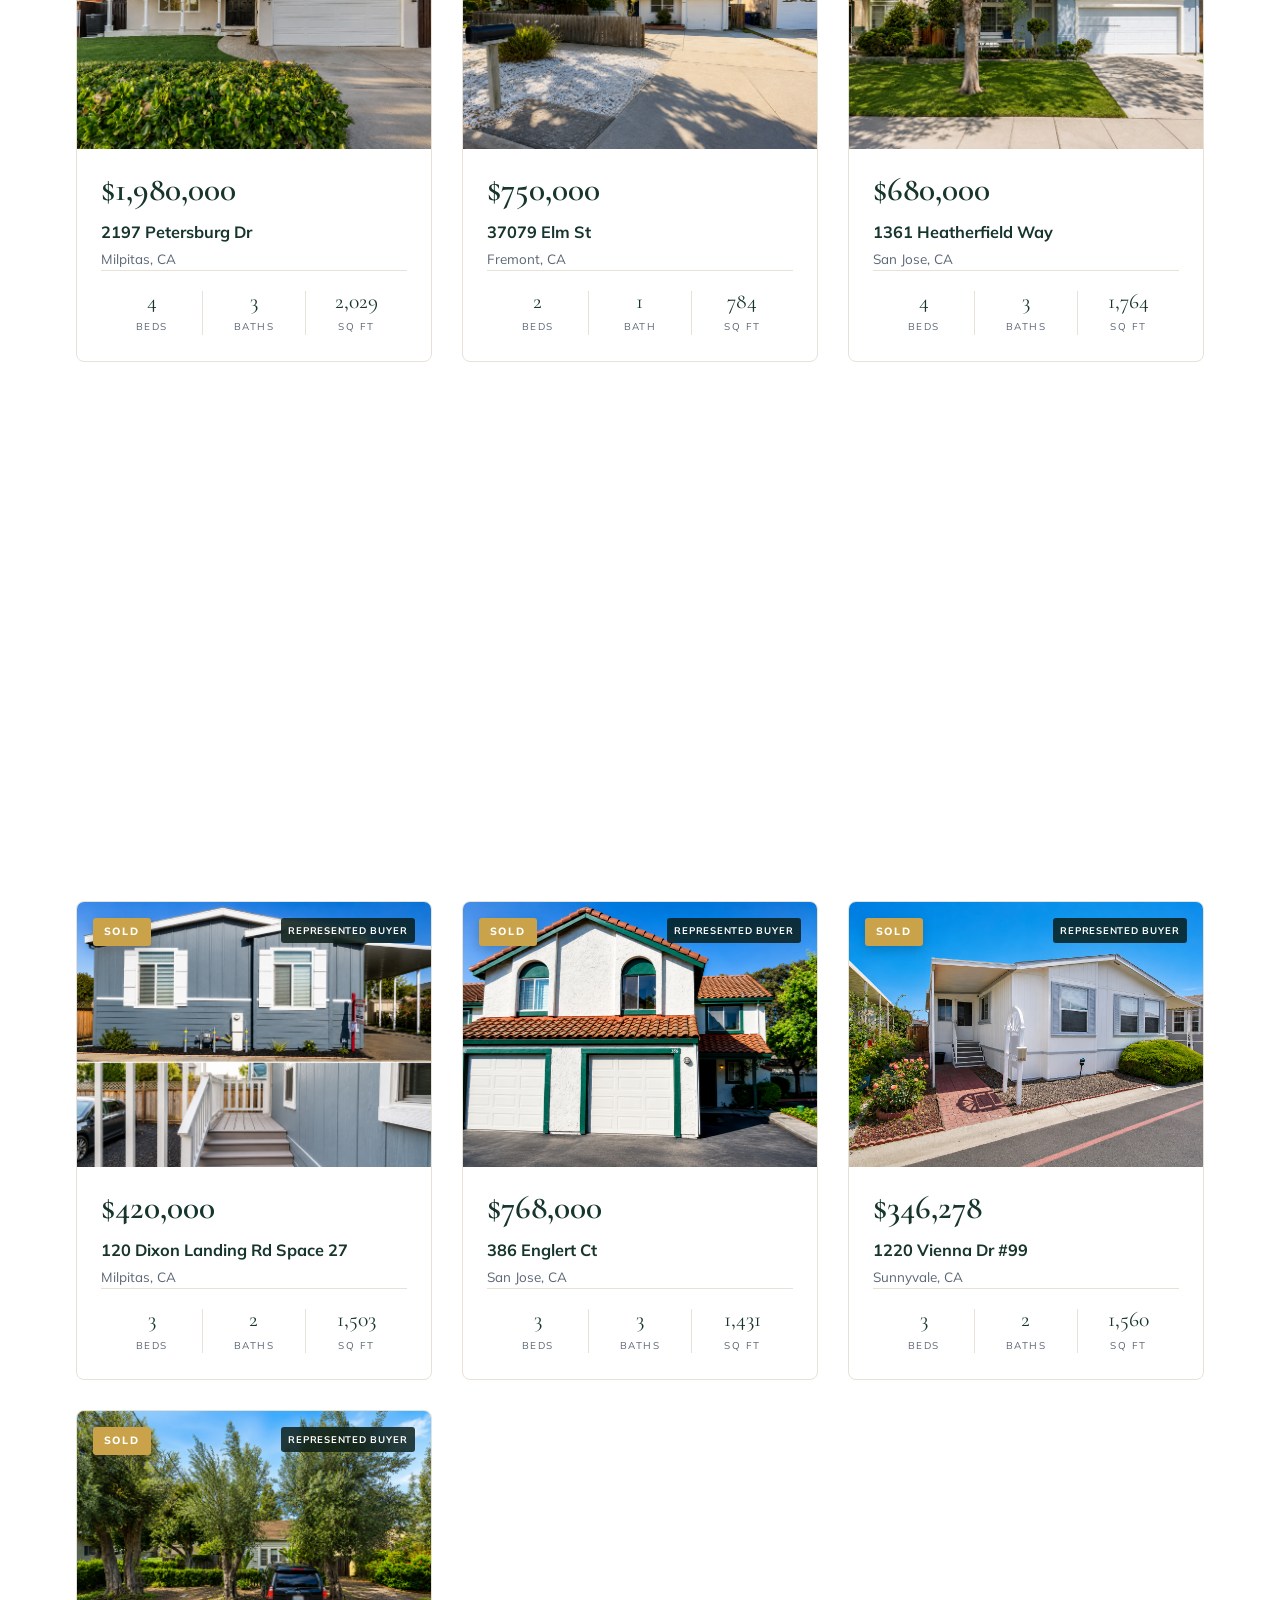
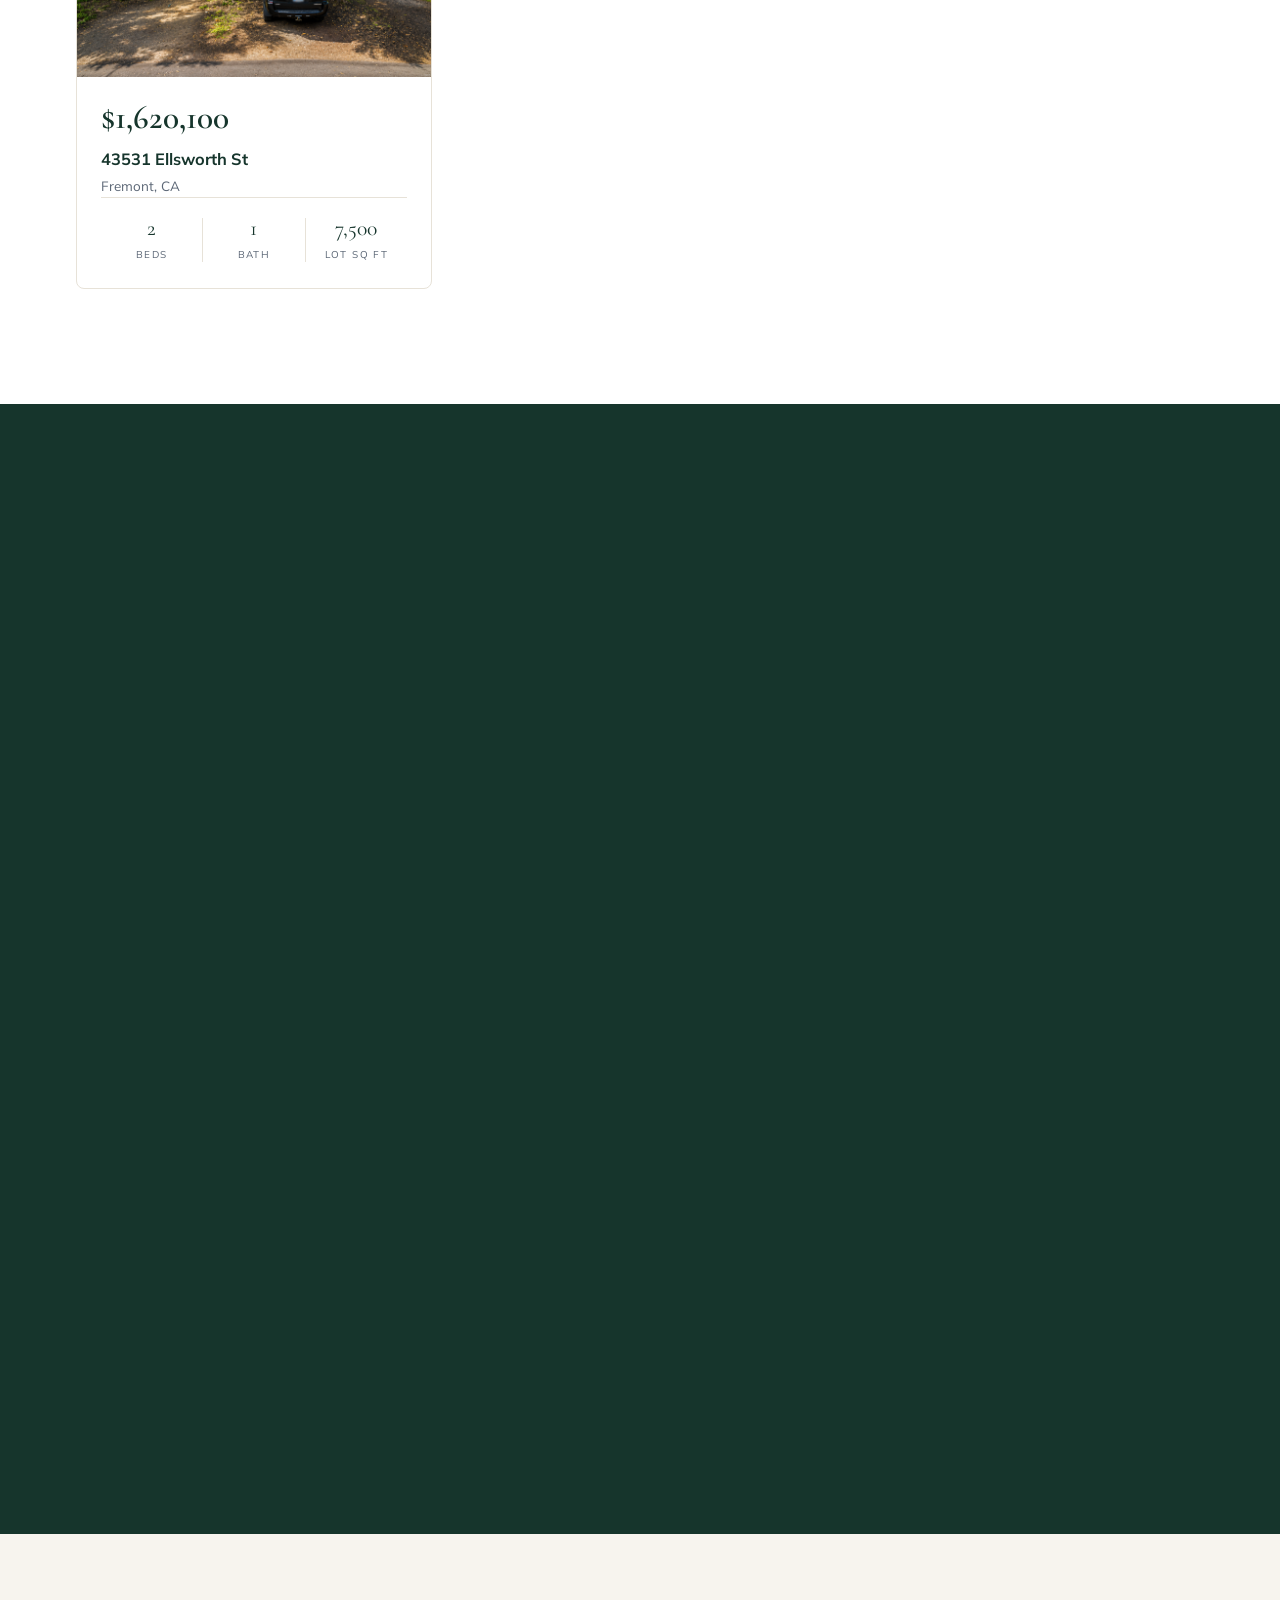
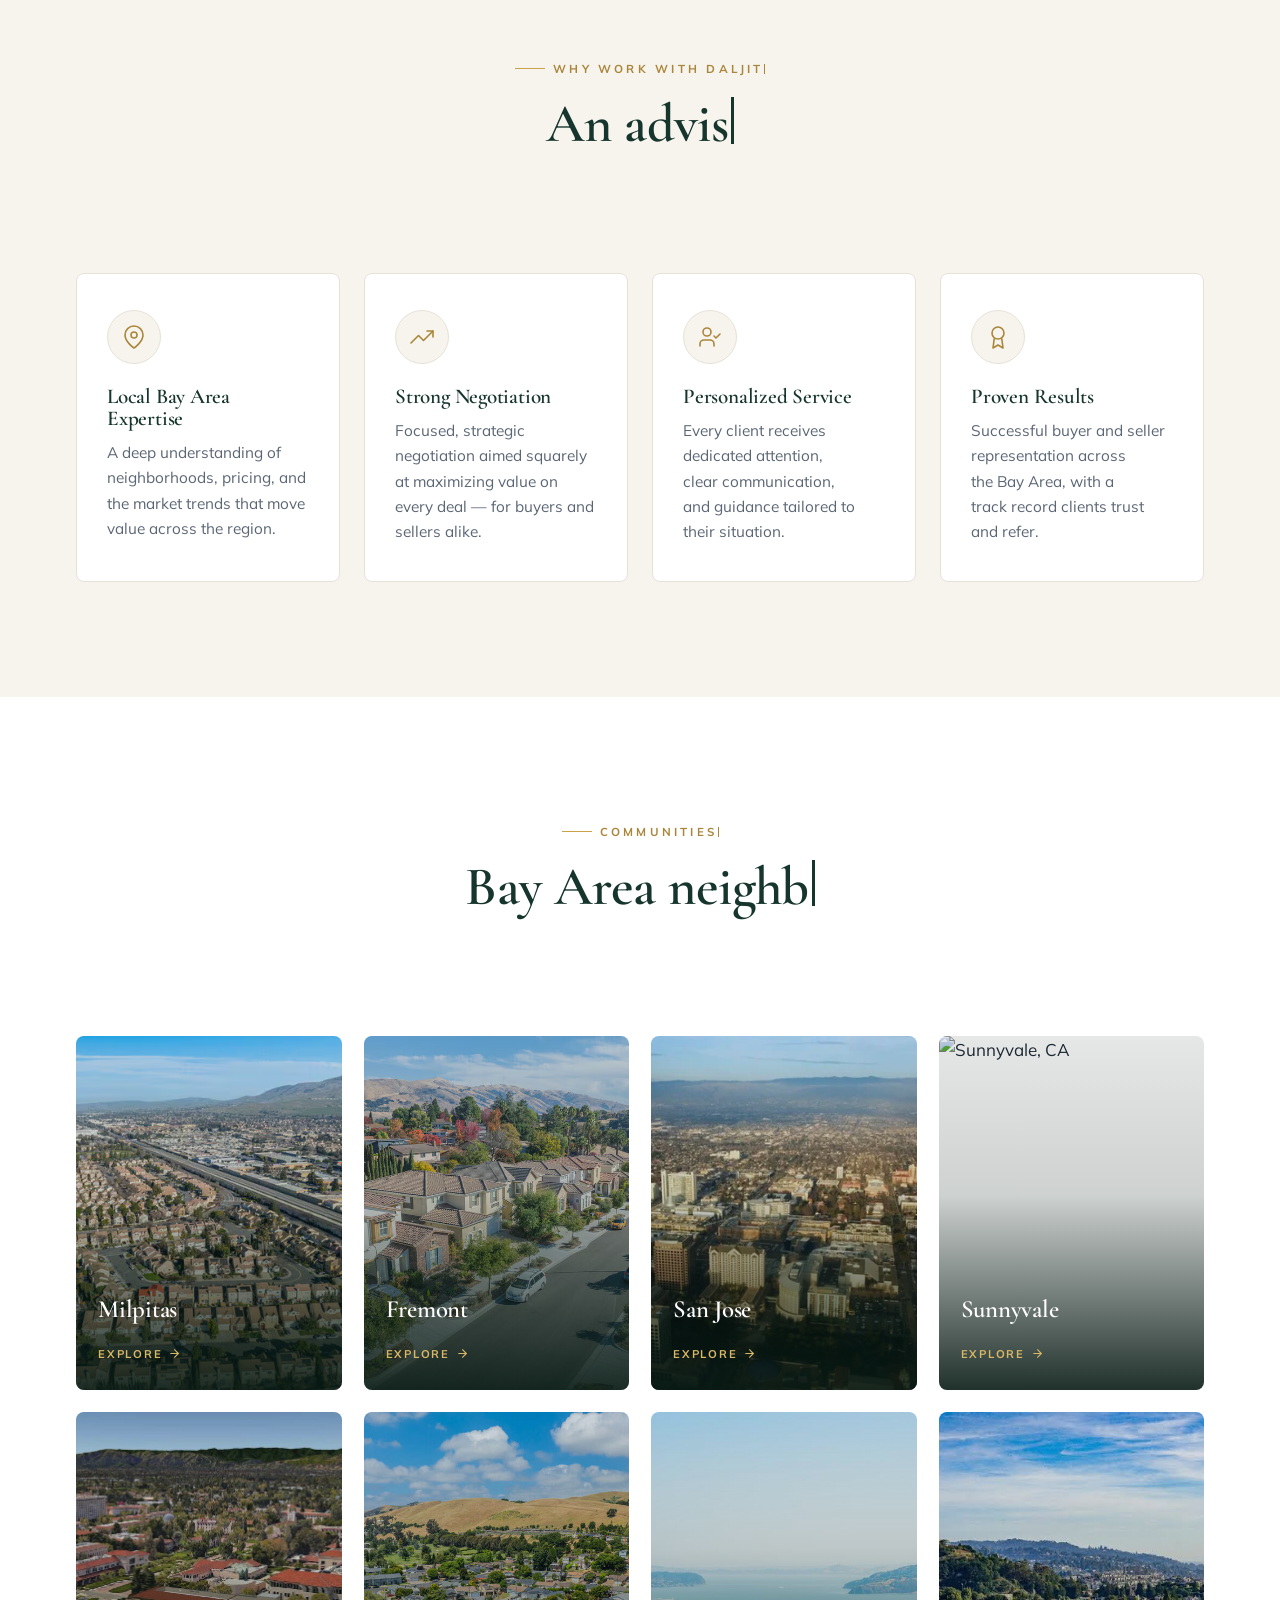
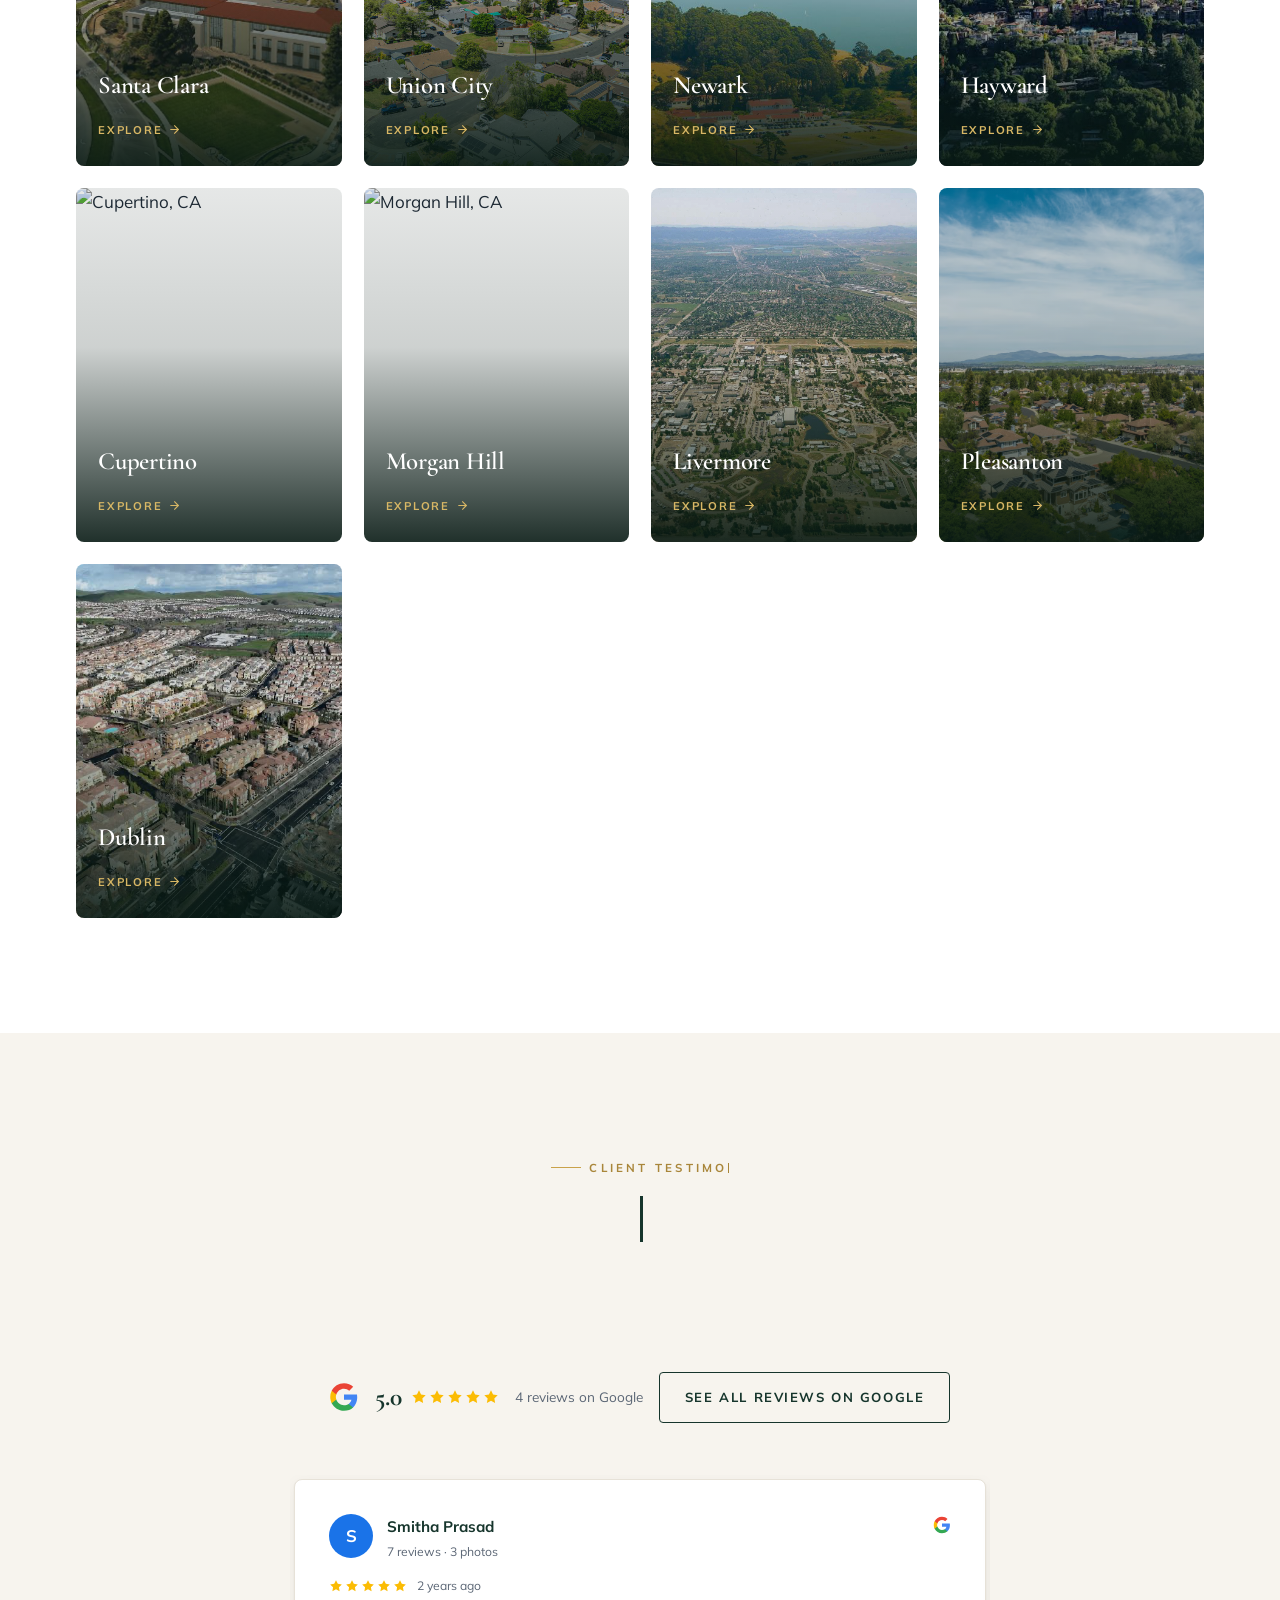
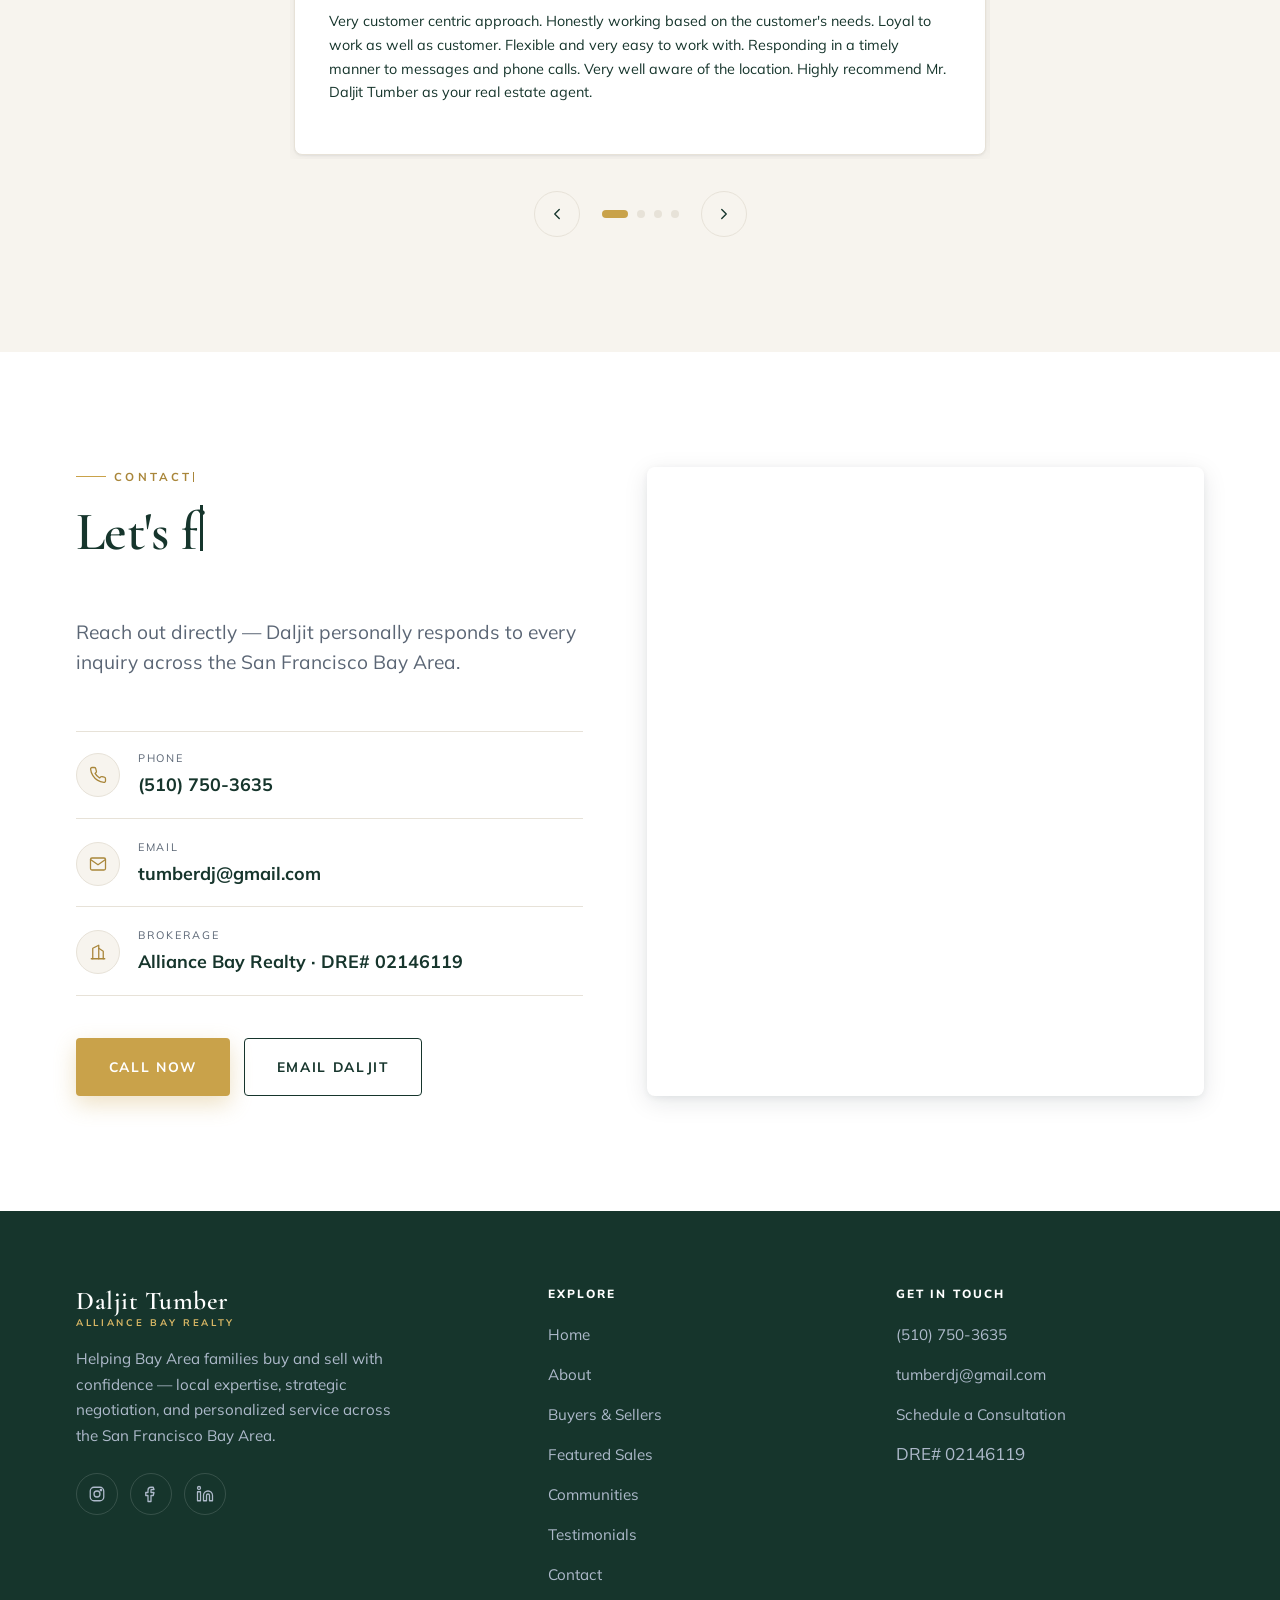
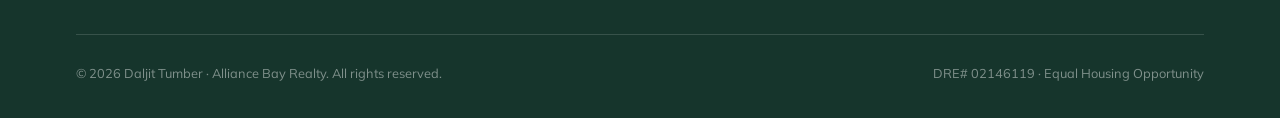
==== commit 52b276ac: "V4" ====
--- a/index.html
+++ b/index.html
@@ -227,7 +227,7 @@
         <div class="prop-media">
           <img src="Images/Homes/15435LaJollaDr.png" alt="15435 La Jolla Dr, Morgan Hill, CA" />
           <span class="prop-badge">Sold</span>
-          <span class="prop-rep">Represented Seller</span>
+          <span class="prop-rep">Represented Buyer</span>
         </div>
         <div class="prop-body">
           <div class="prop-price">$1,200,000</div>
@@ -653,9 +653,9 @@
   </div>
 </footer>
 
-<a href="forsale/10198_cass_pl.html" class="fab-listing" aria-label="View house for sale: 10198 Cass Pl, Cupertino">
+<a href="forsale/25%20Tareyton%20Ct/index.html" class="fab-listing" aria-label="View house for sale: 25 Tareyton Ct, San Ramon">
   <svg viewBox="0 0 24 24" fill="none" stroke="currentColor" stroke-width="1.8" stroke-linecap="round" stroke-linejoin="round"><path d="M3 11l9-8 9 8"/><path d="M5 10v10h14V10"/><path d="M9 20v-6h6v6"/></svg>
-  <span class="fab-text"><strong>House For Sale</strong>10198 Cass Pl, Cupertino</span>
+  <span class="fab-text"><strong>House For Sale</strong>25 Tareyton Ct, San Ramon</span>
 </a>
 
 <script src="assets/script.js"></script>
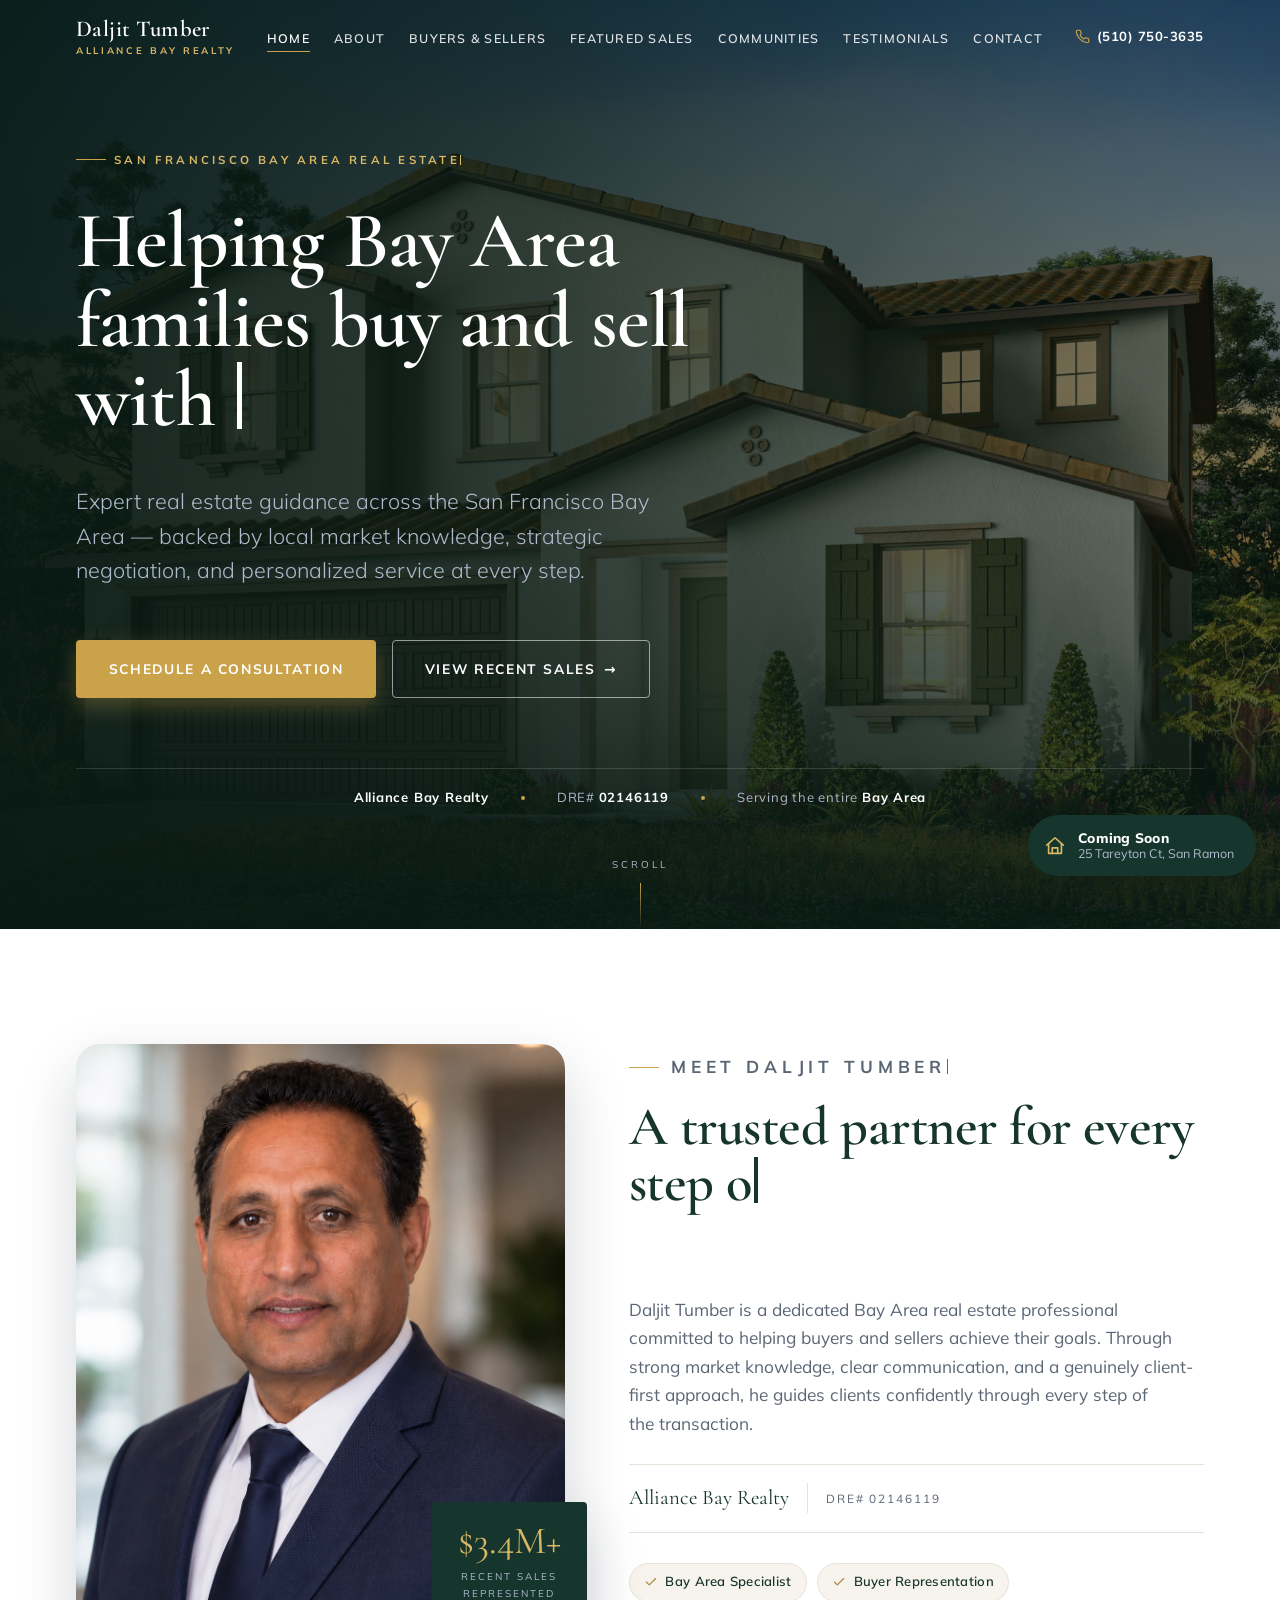
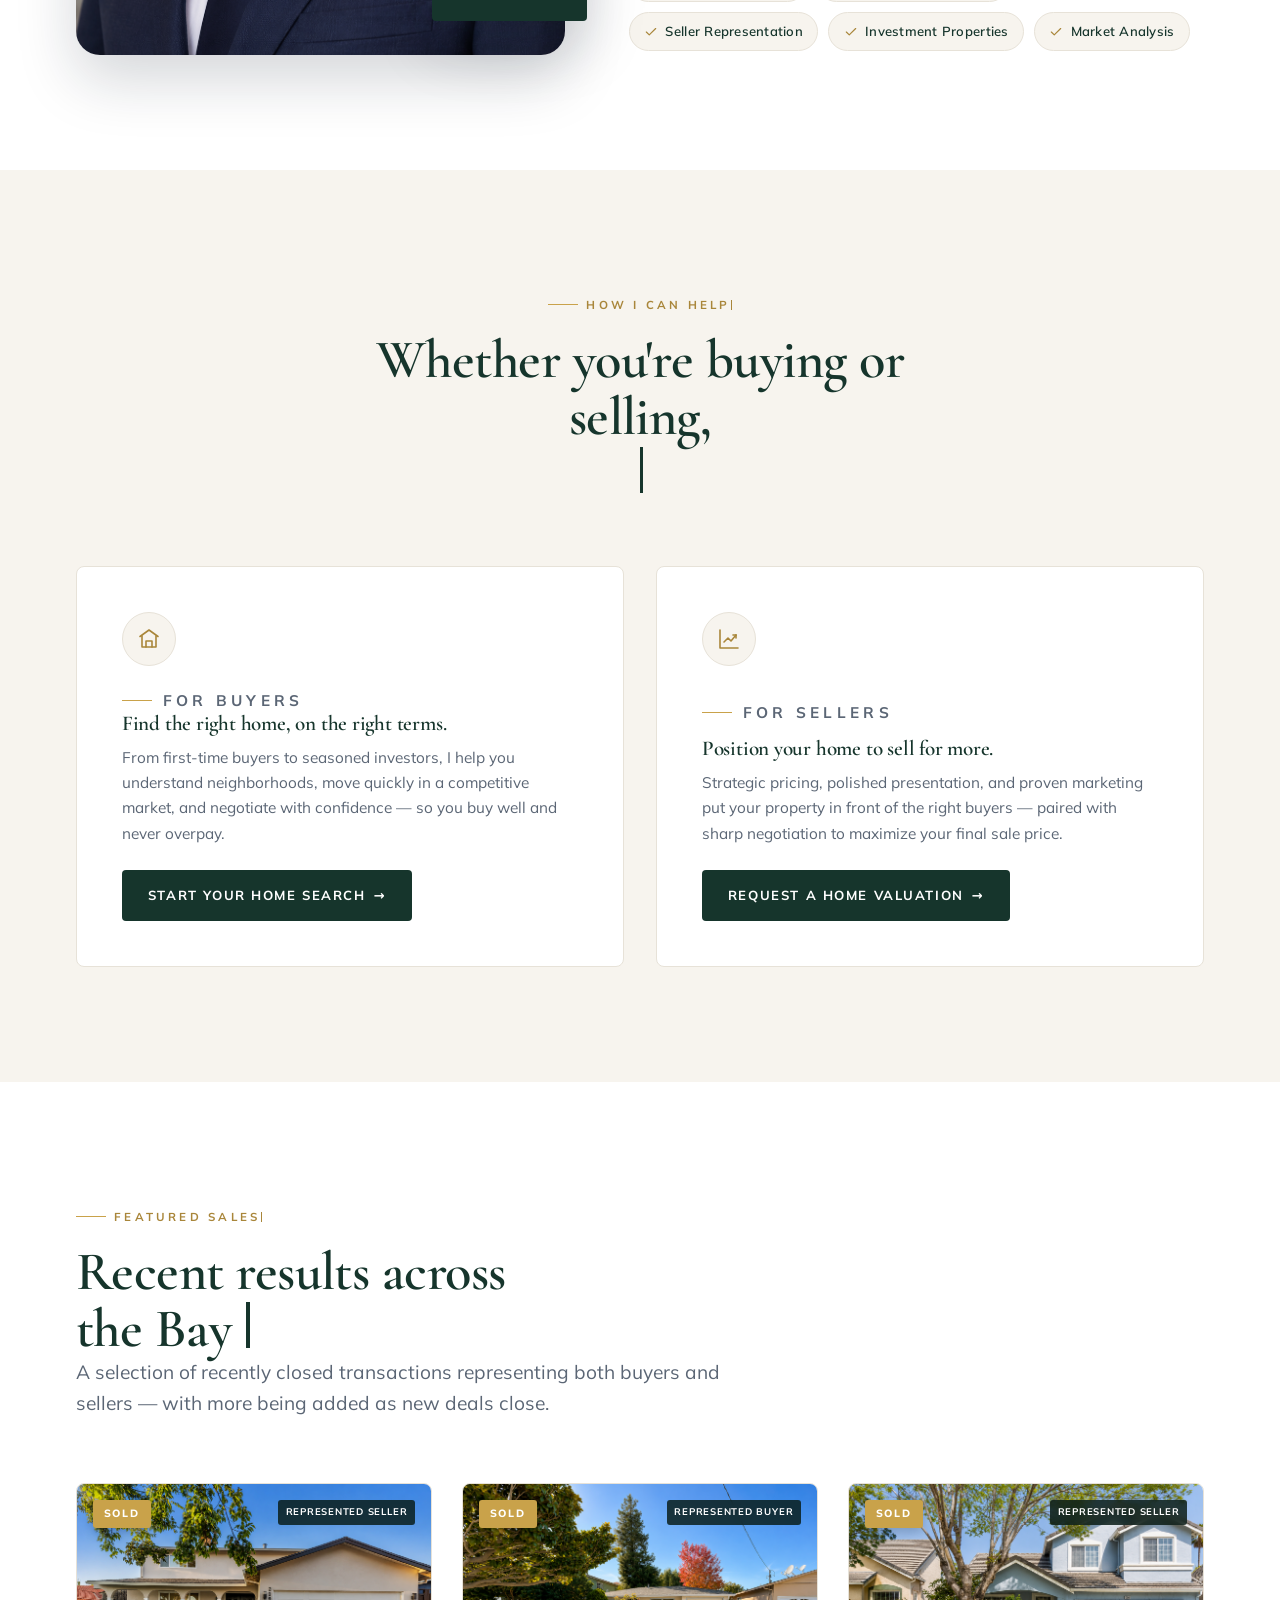
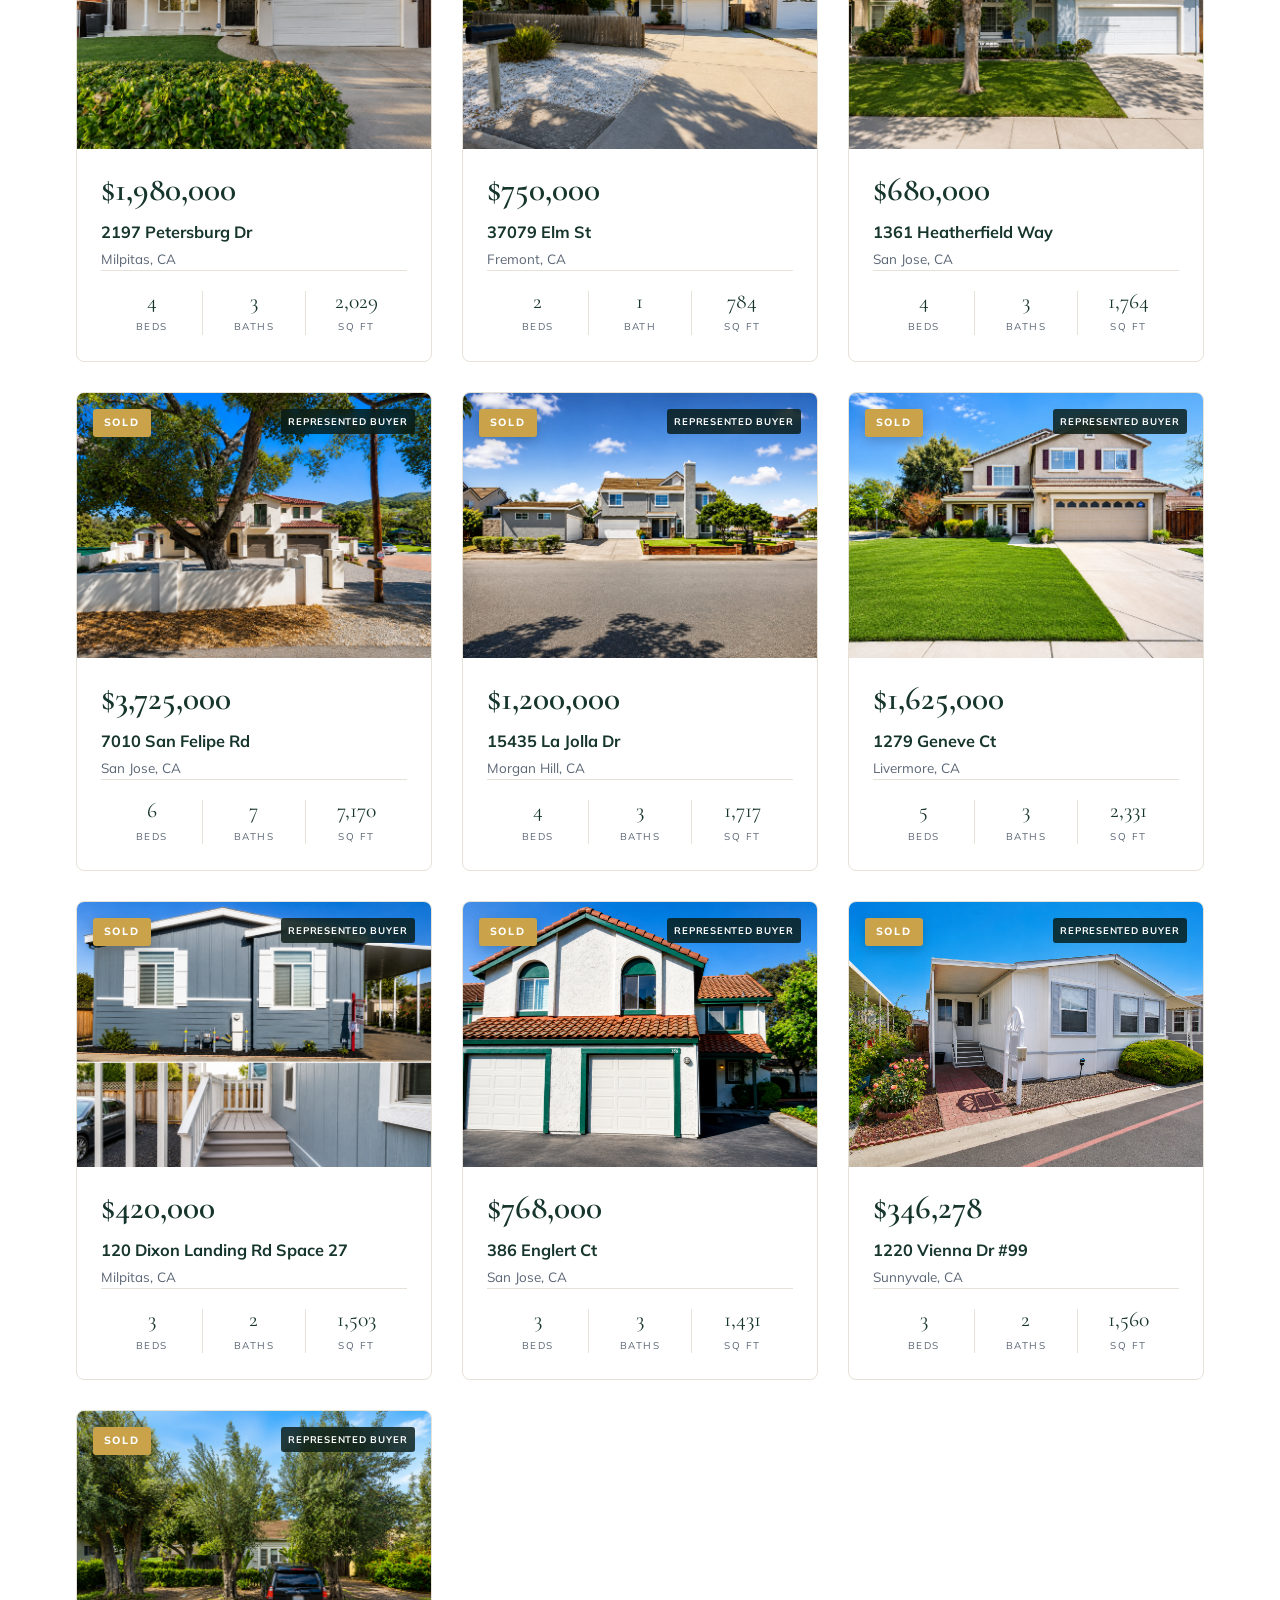
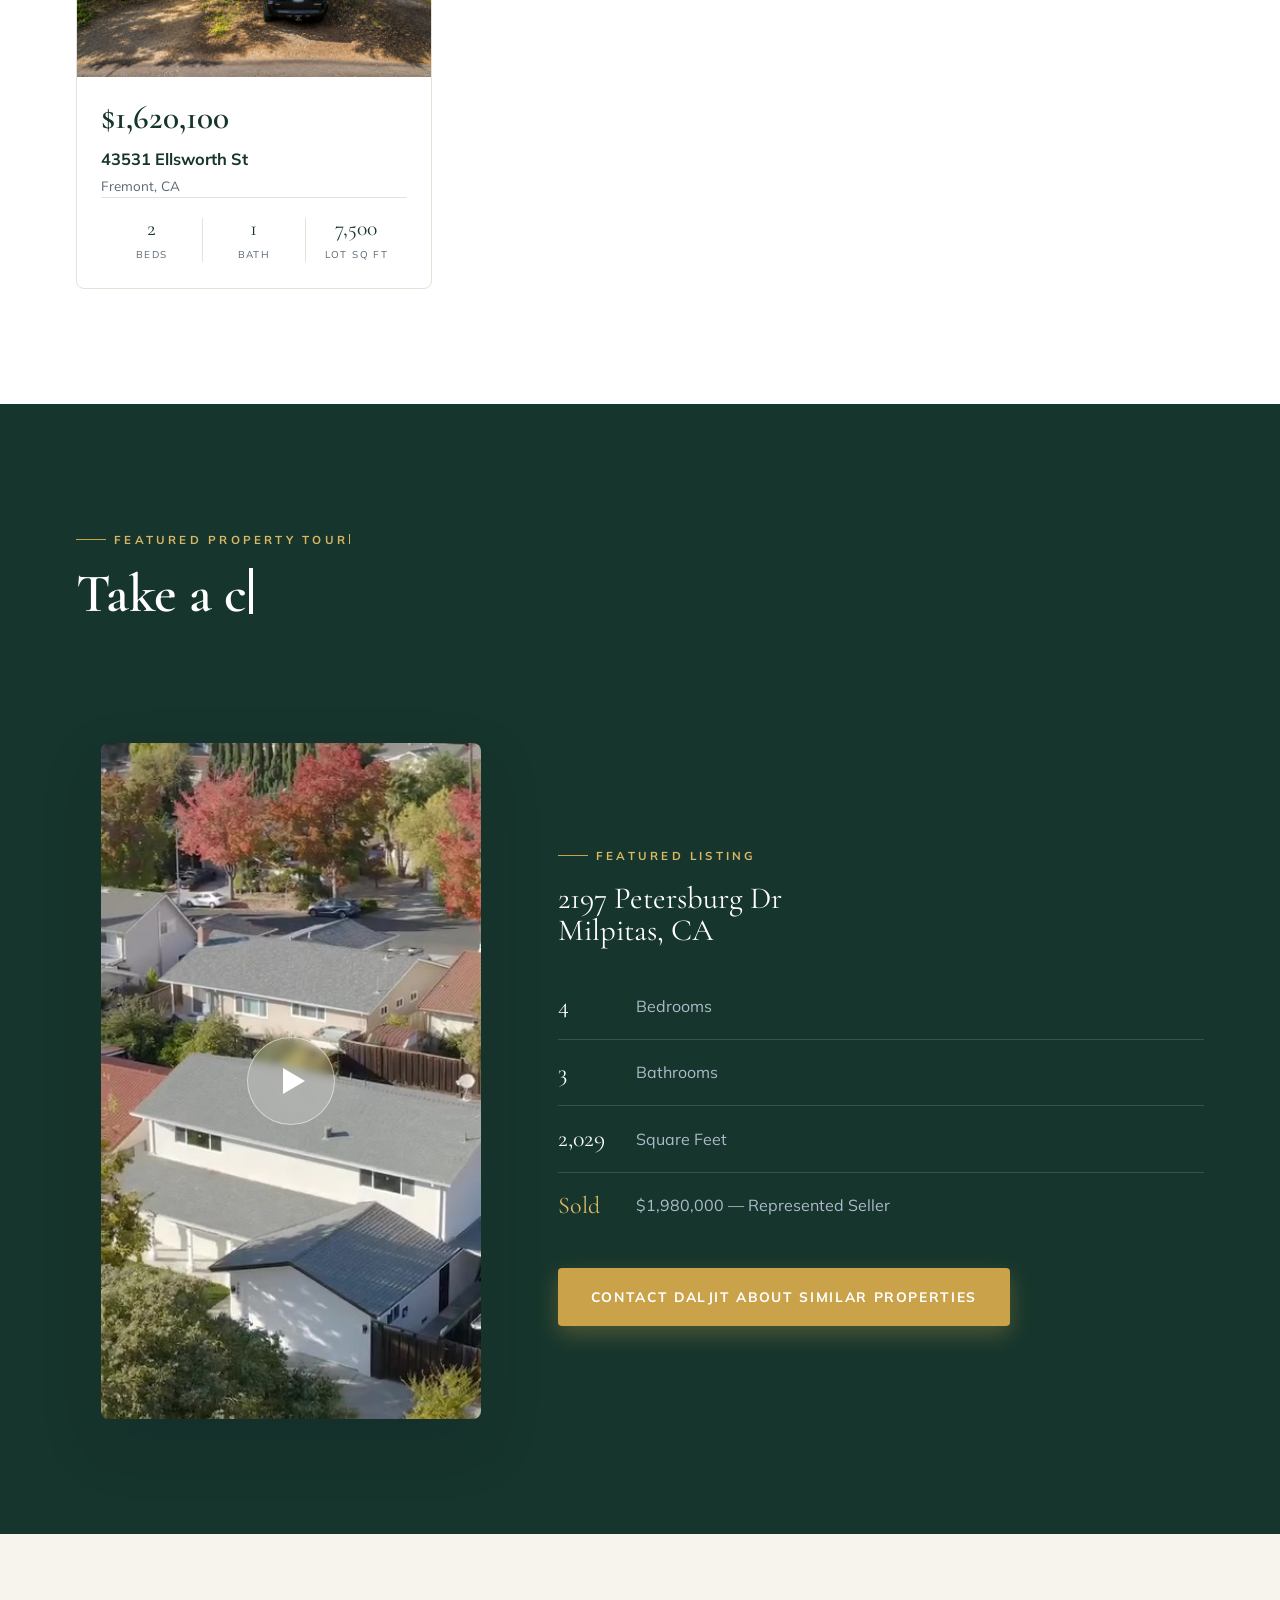
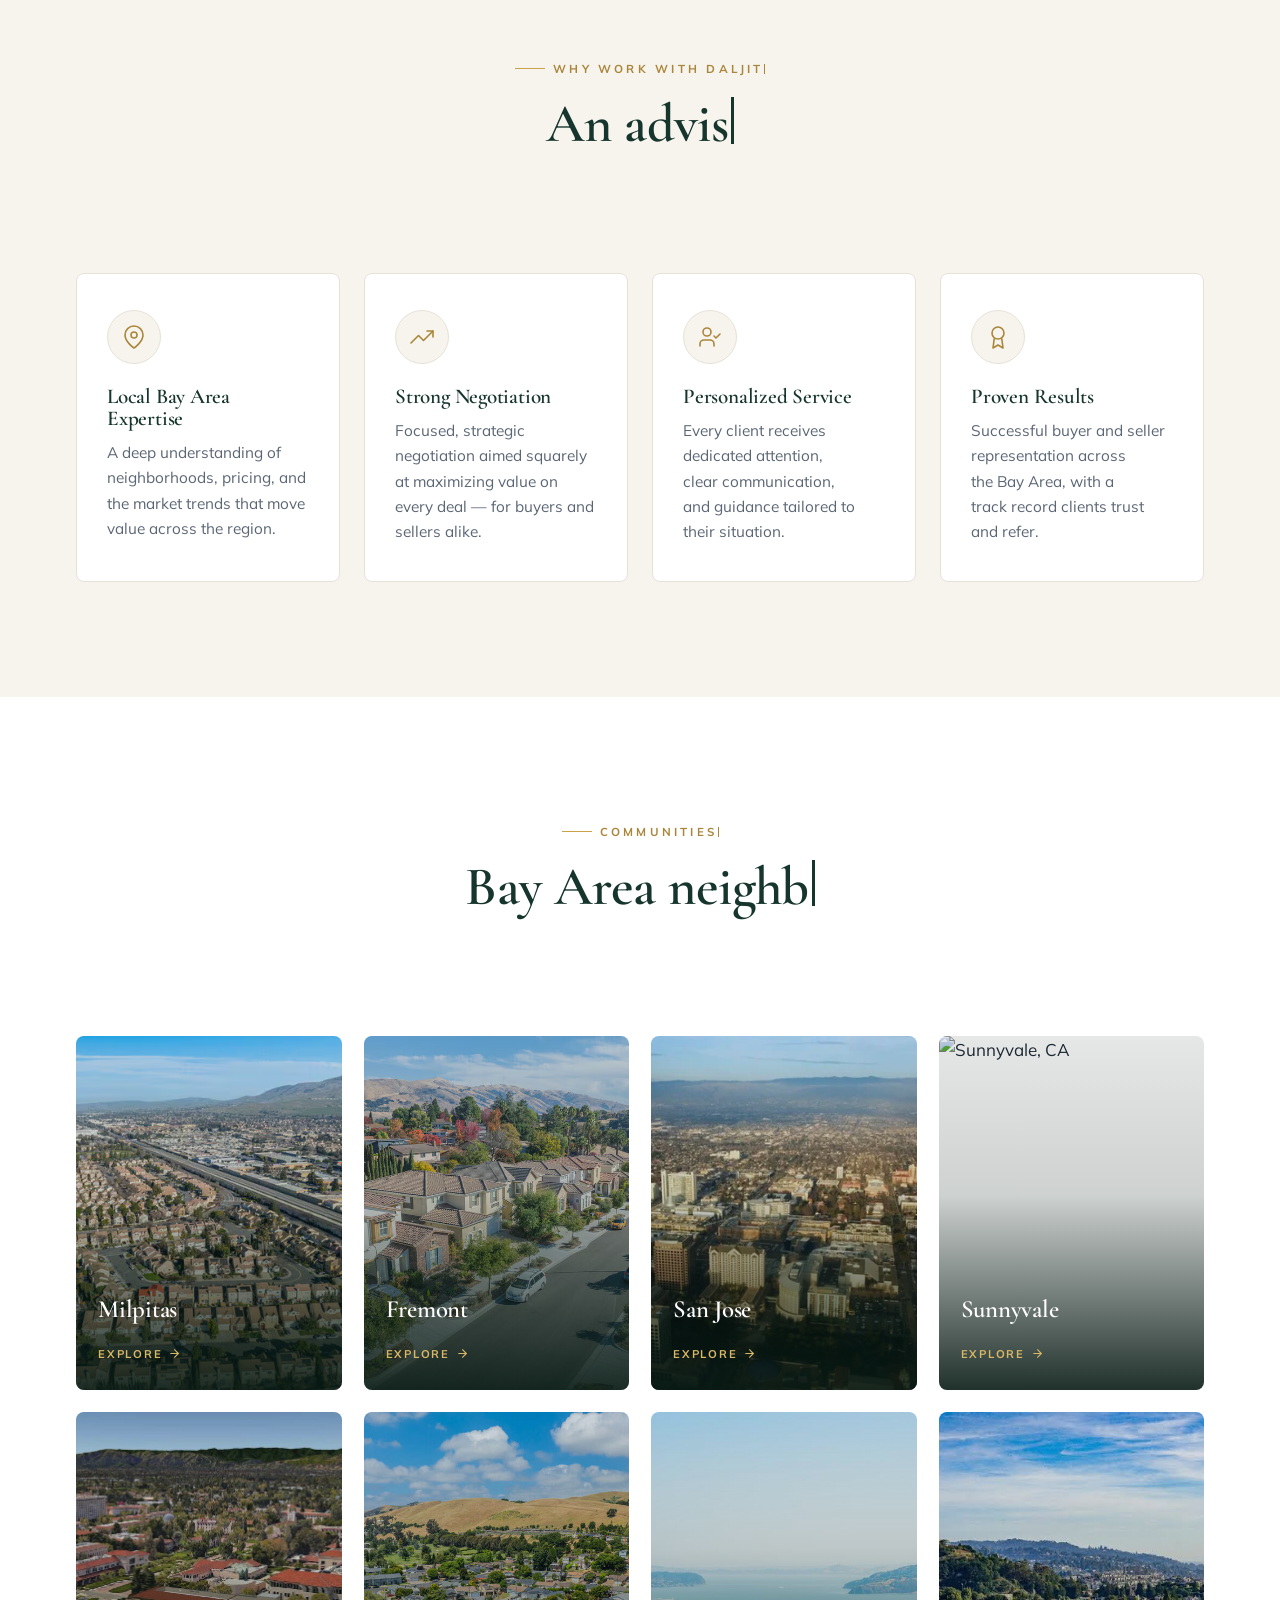
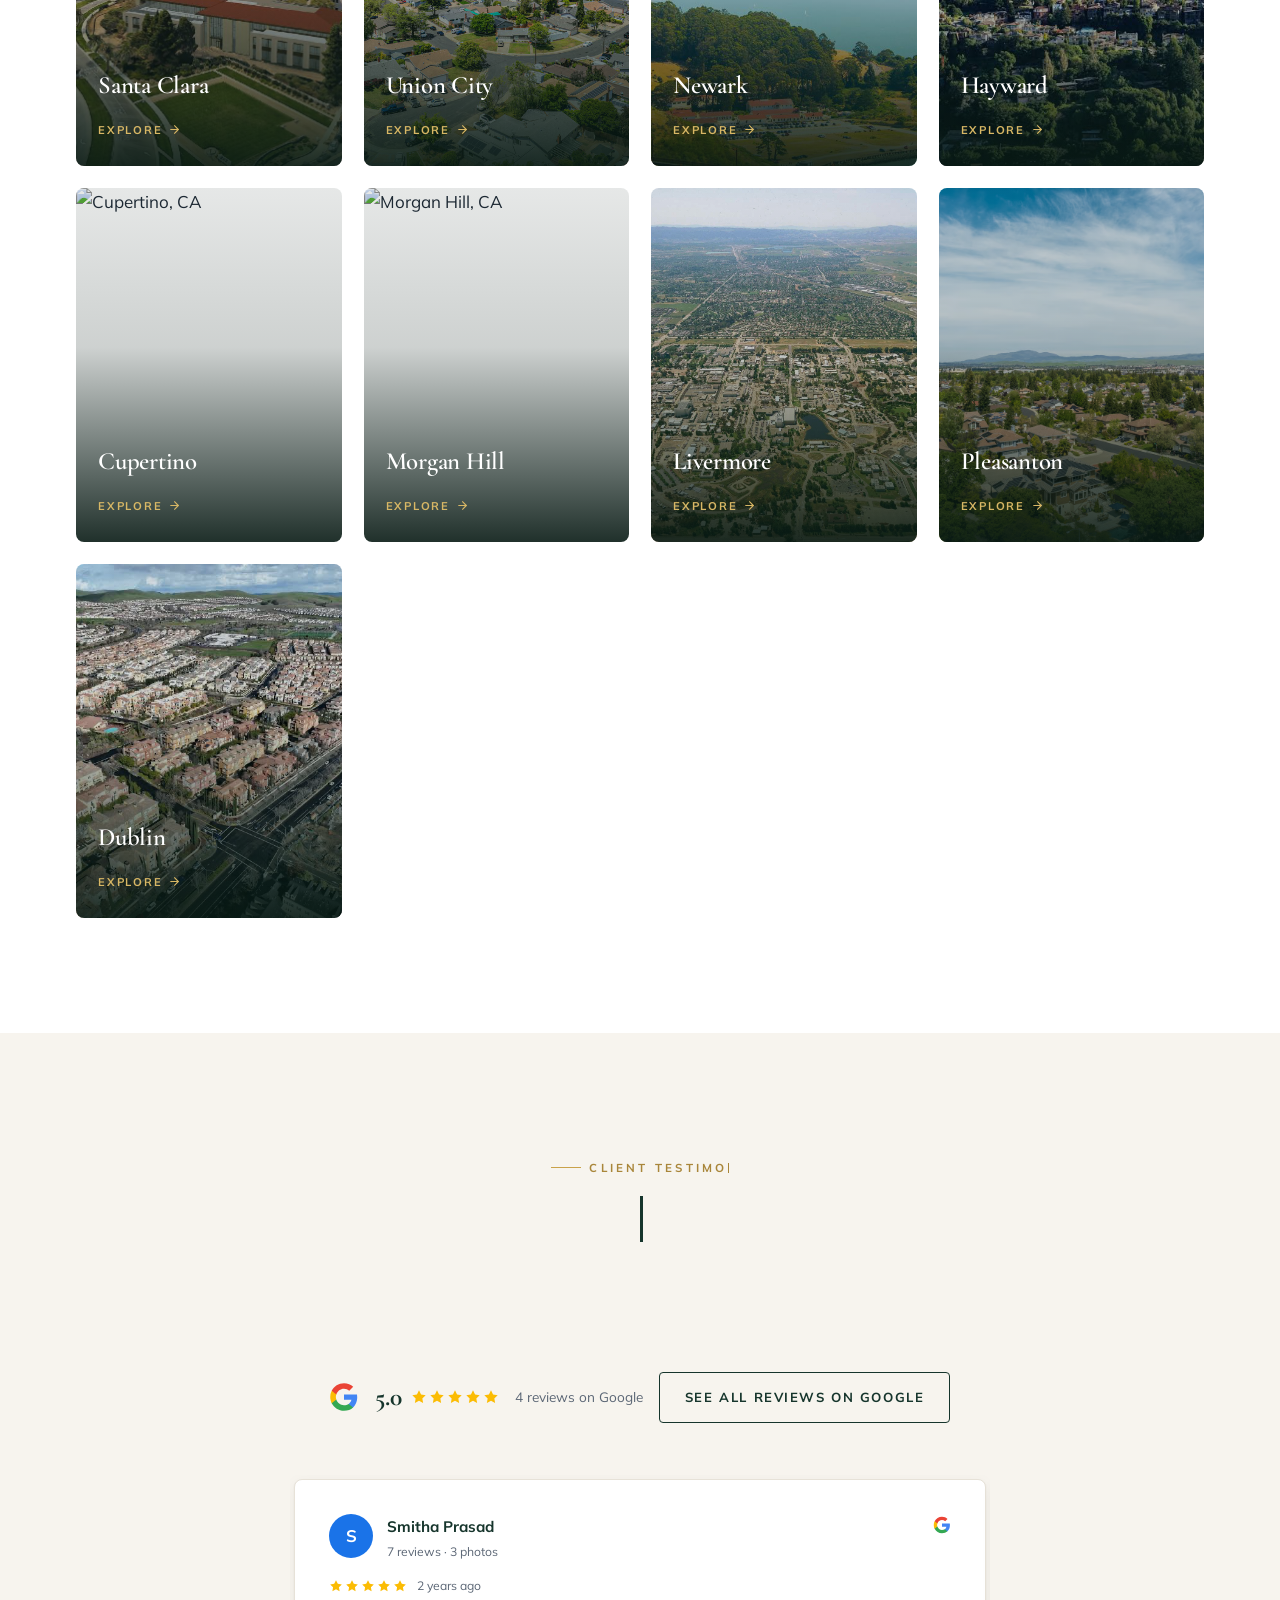
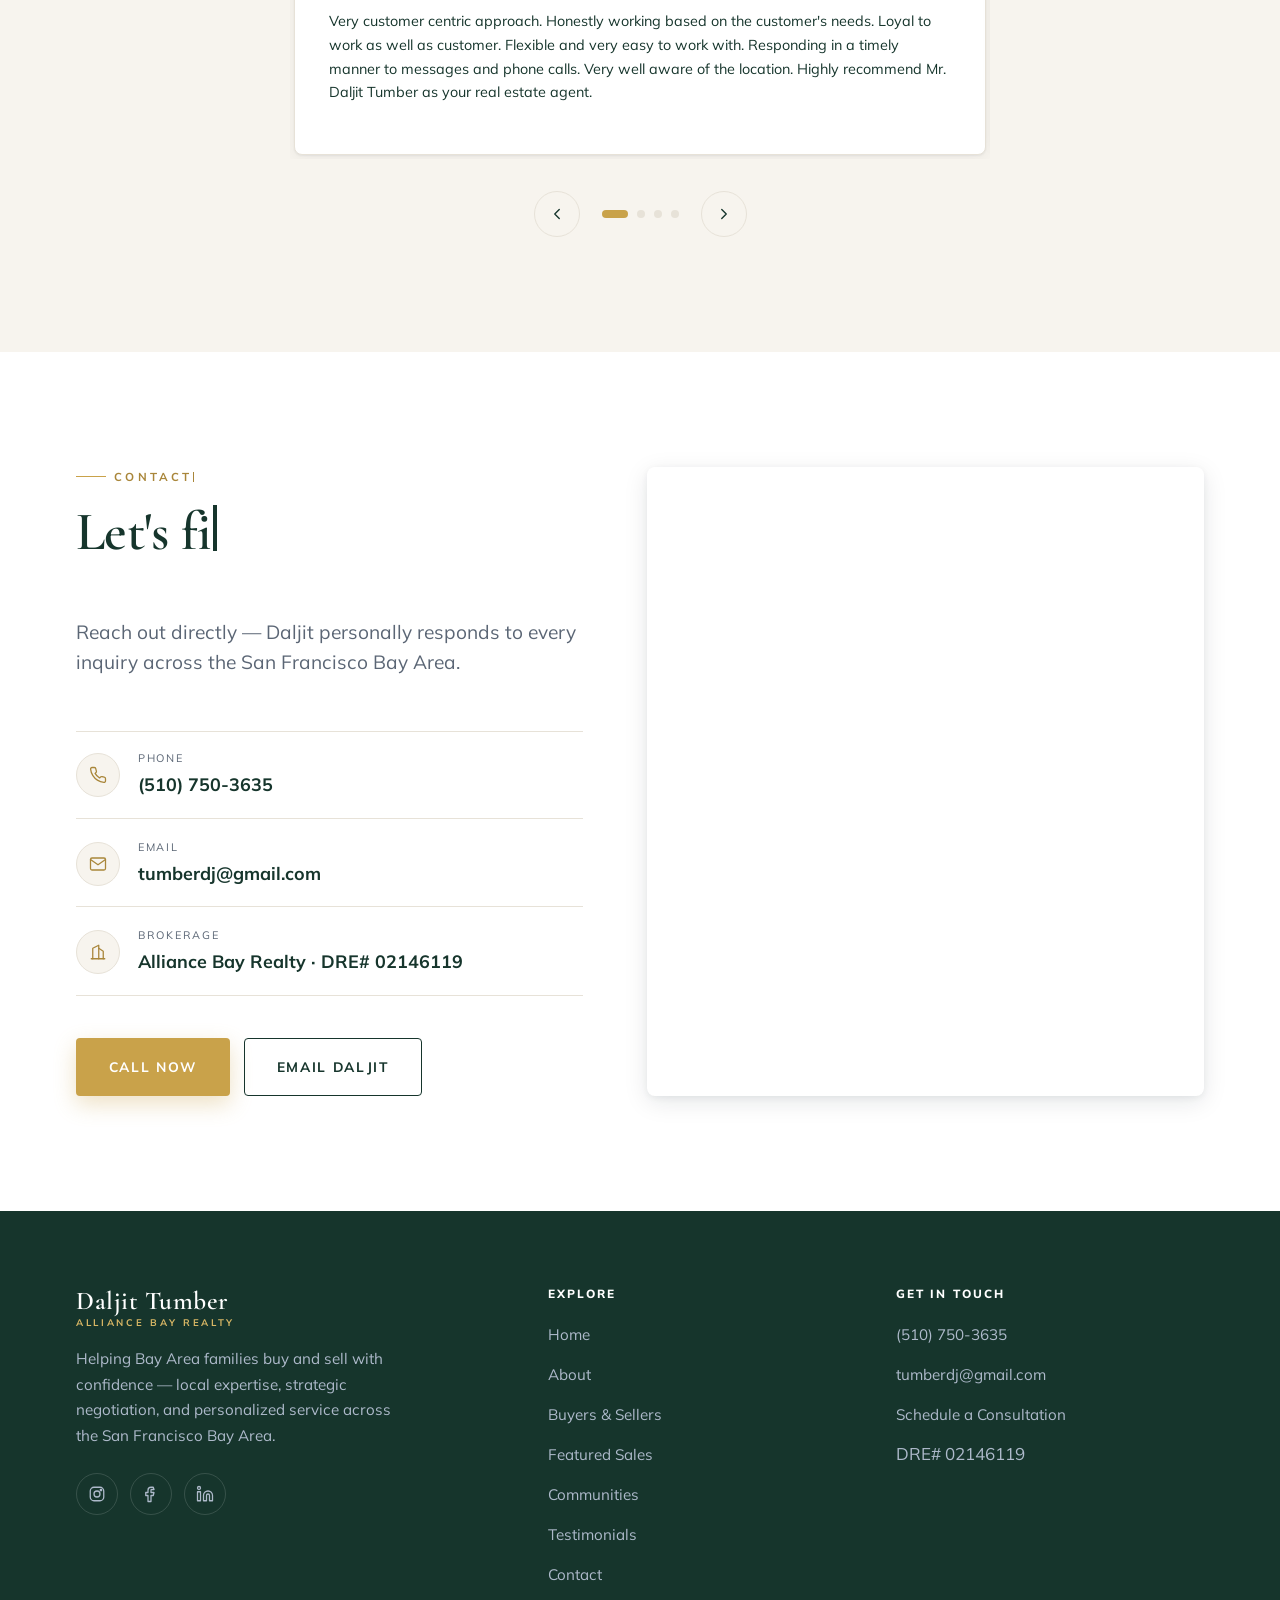
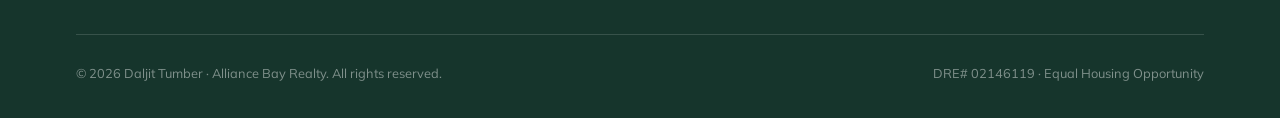
==== commit d283b25c: "V4" ====
--- a/index.html
+++ b/index.html
@@ -653,9 +653,9 @@
   </div>
 </footer>
 
-<a href="forsale/25%20Tareyton%20Ct/index.html" class="fab-listing" aria-label="View house for sale: 25 Tareyton Ct, San Ramon">
+<a href="forsale/25%20Tareyton%20Ct/index.html" class="fab-listing" aria-label="Coming soon: 25 Tareyton Ct, San Ramon">
   <svg viewBox="0 0 24 24" fill="none" stroke="currentColor" stroke-width="1.8" stroke-linecap="round" stroke-linejoin="round"><path d="M3 11l9-8 9 8"/><path d="M5 10v10h14V10"/><path d="M9 20v-6h6v6"/></svg>
-  <span class="fab-text"><strong>House For Sale</strong>25 Tareyton Ct, San Ramon</span>
+  <span class="fab-text"><strong>Coming Soon</strong>25 Tareyton Ct, San Ramon</span>
 </a>
 
 <script src="assets/script.js"></script>
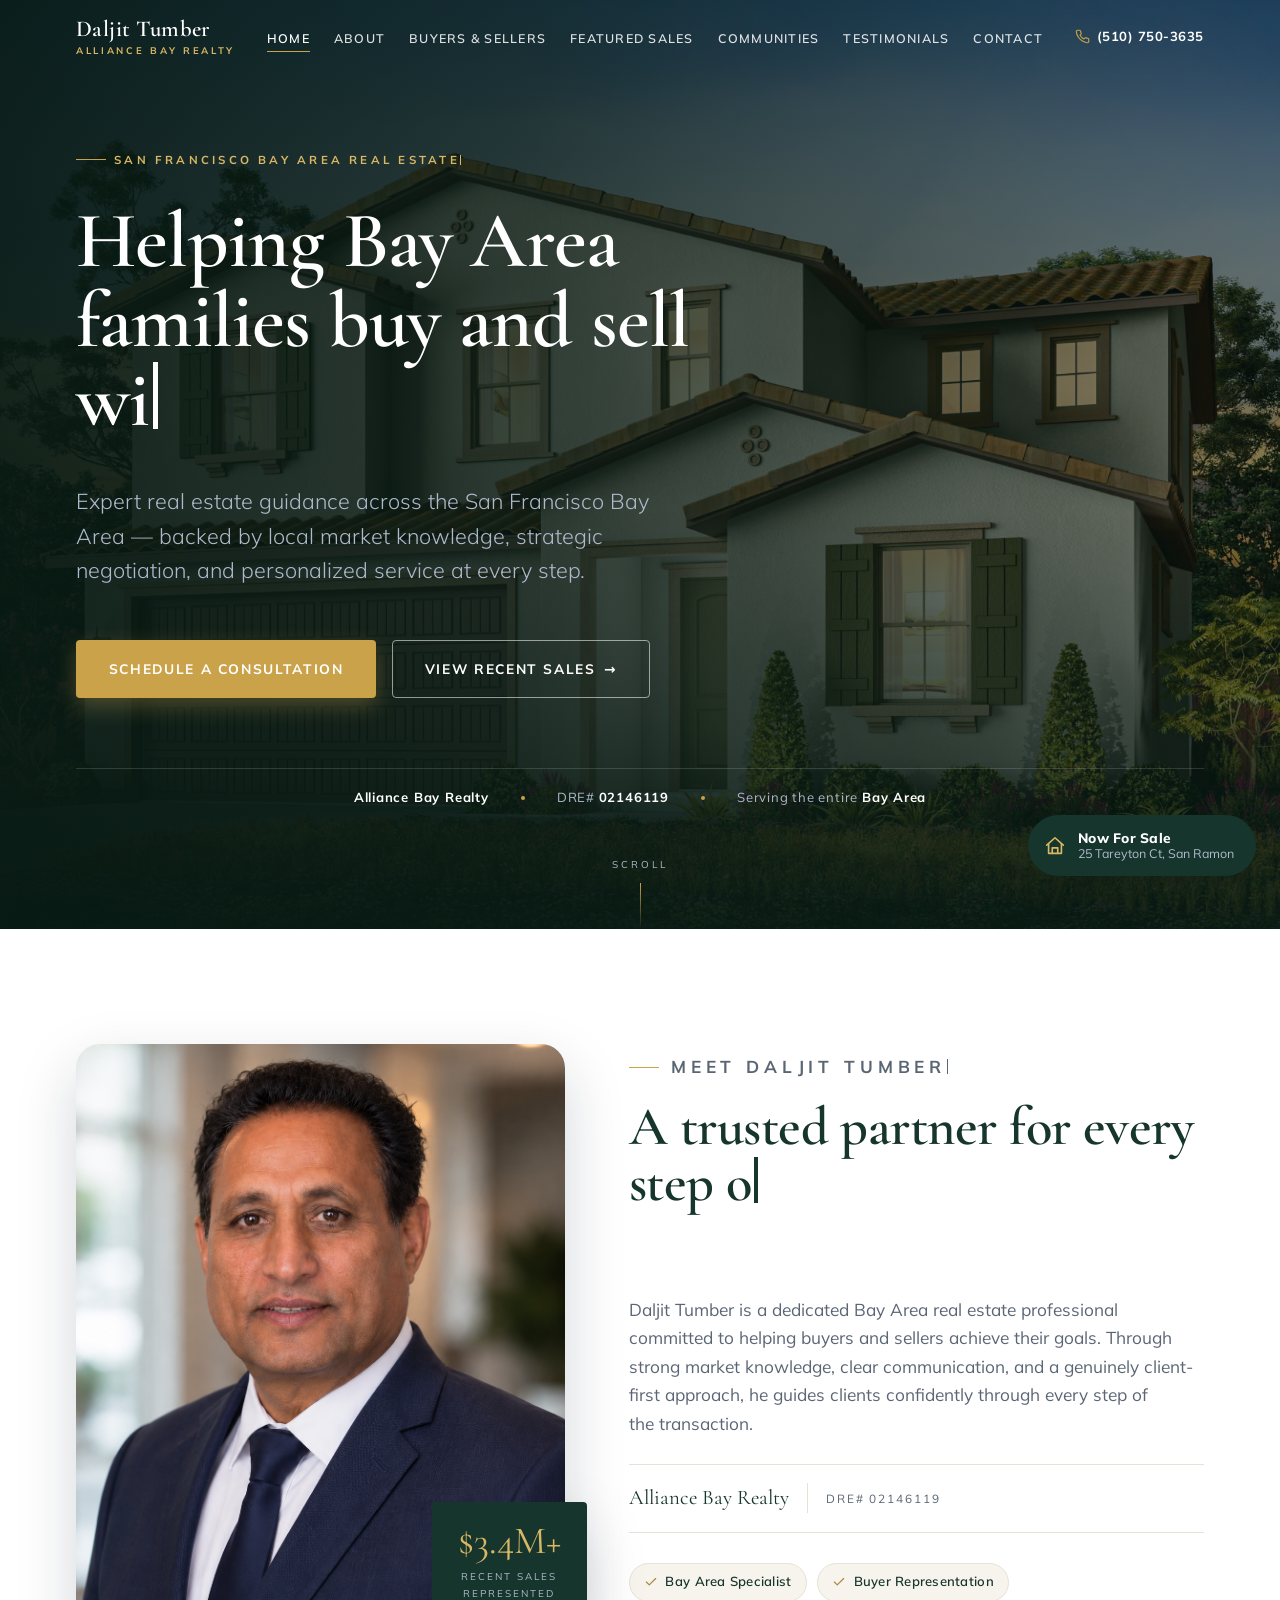
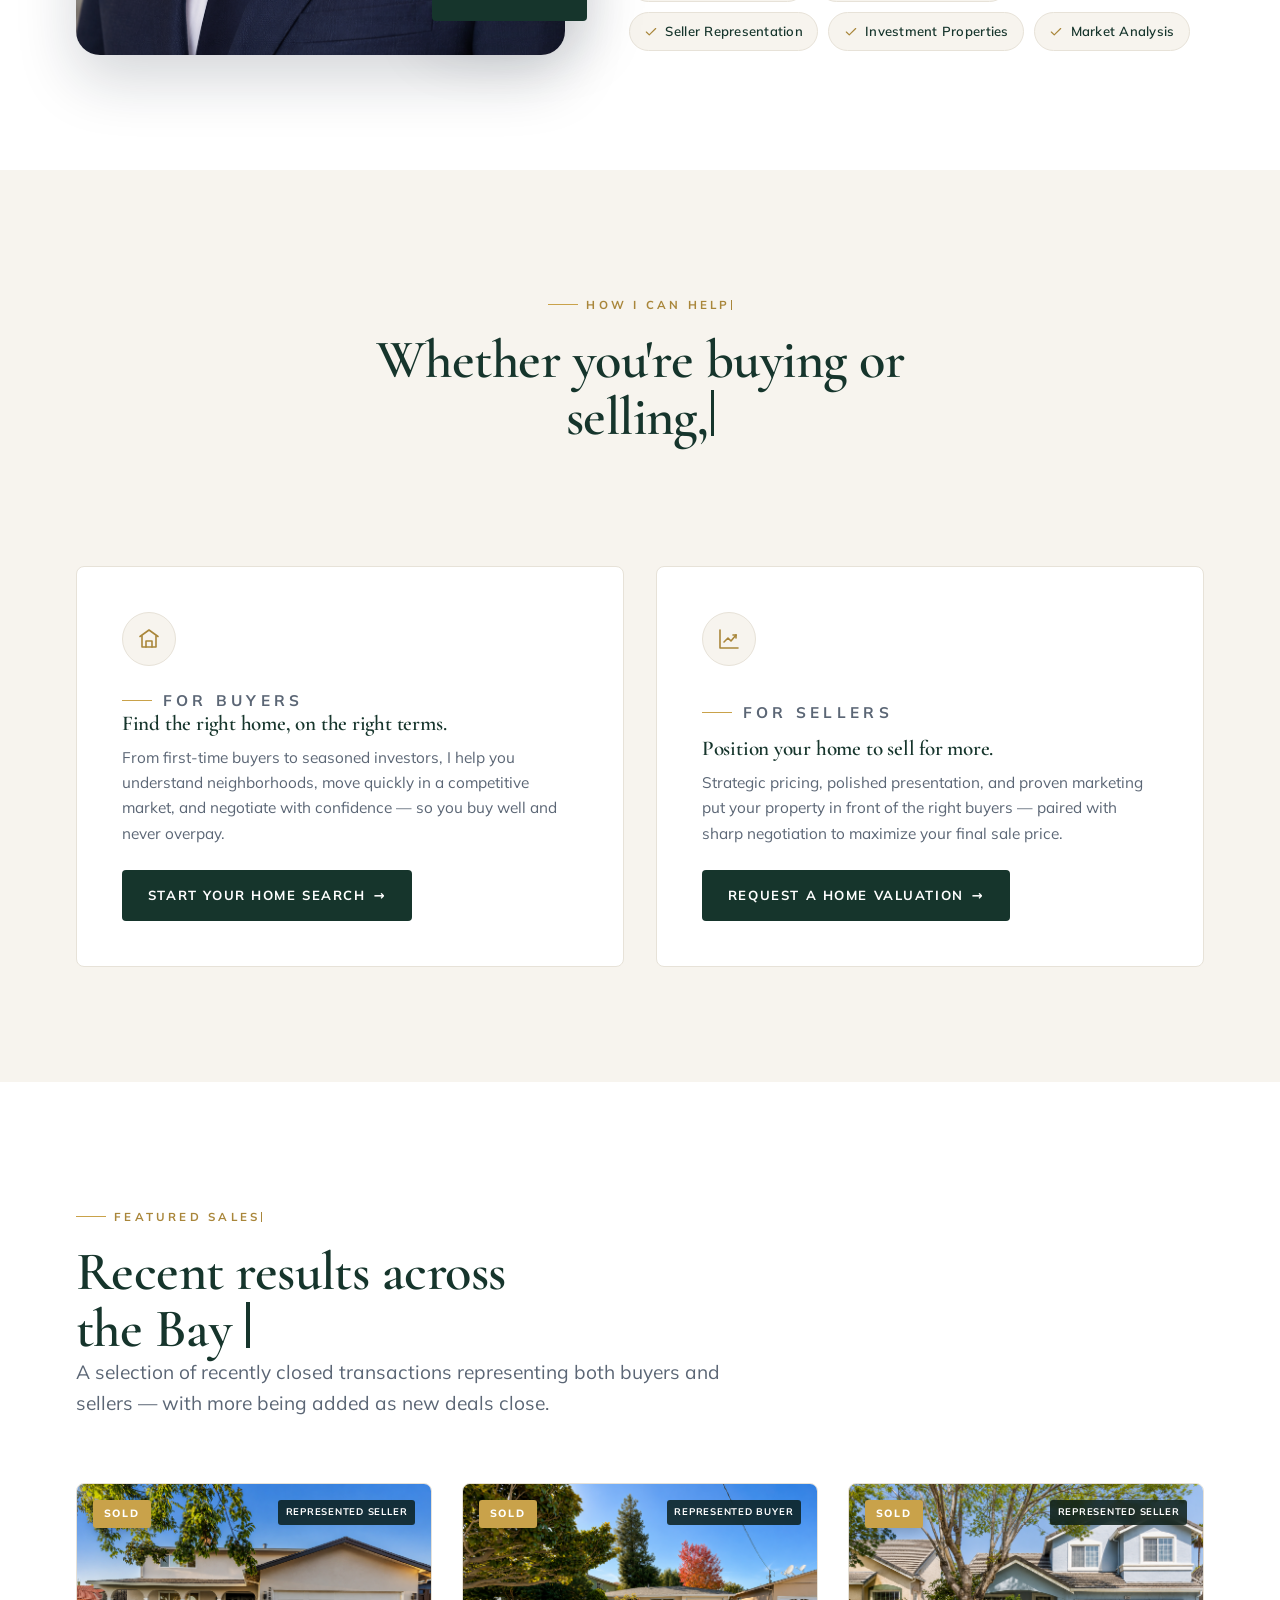
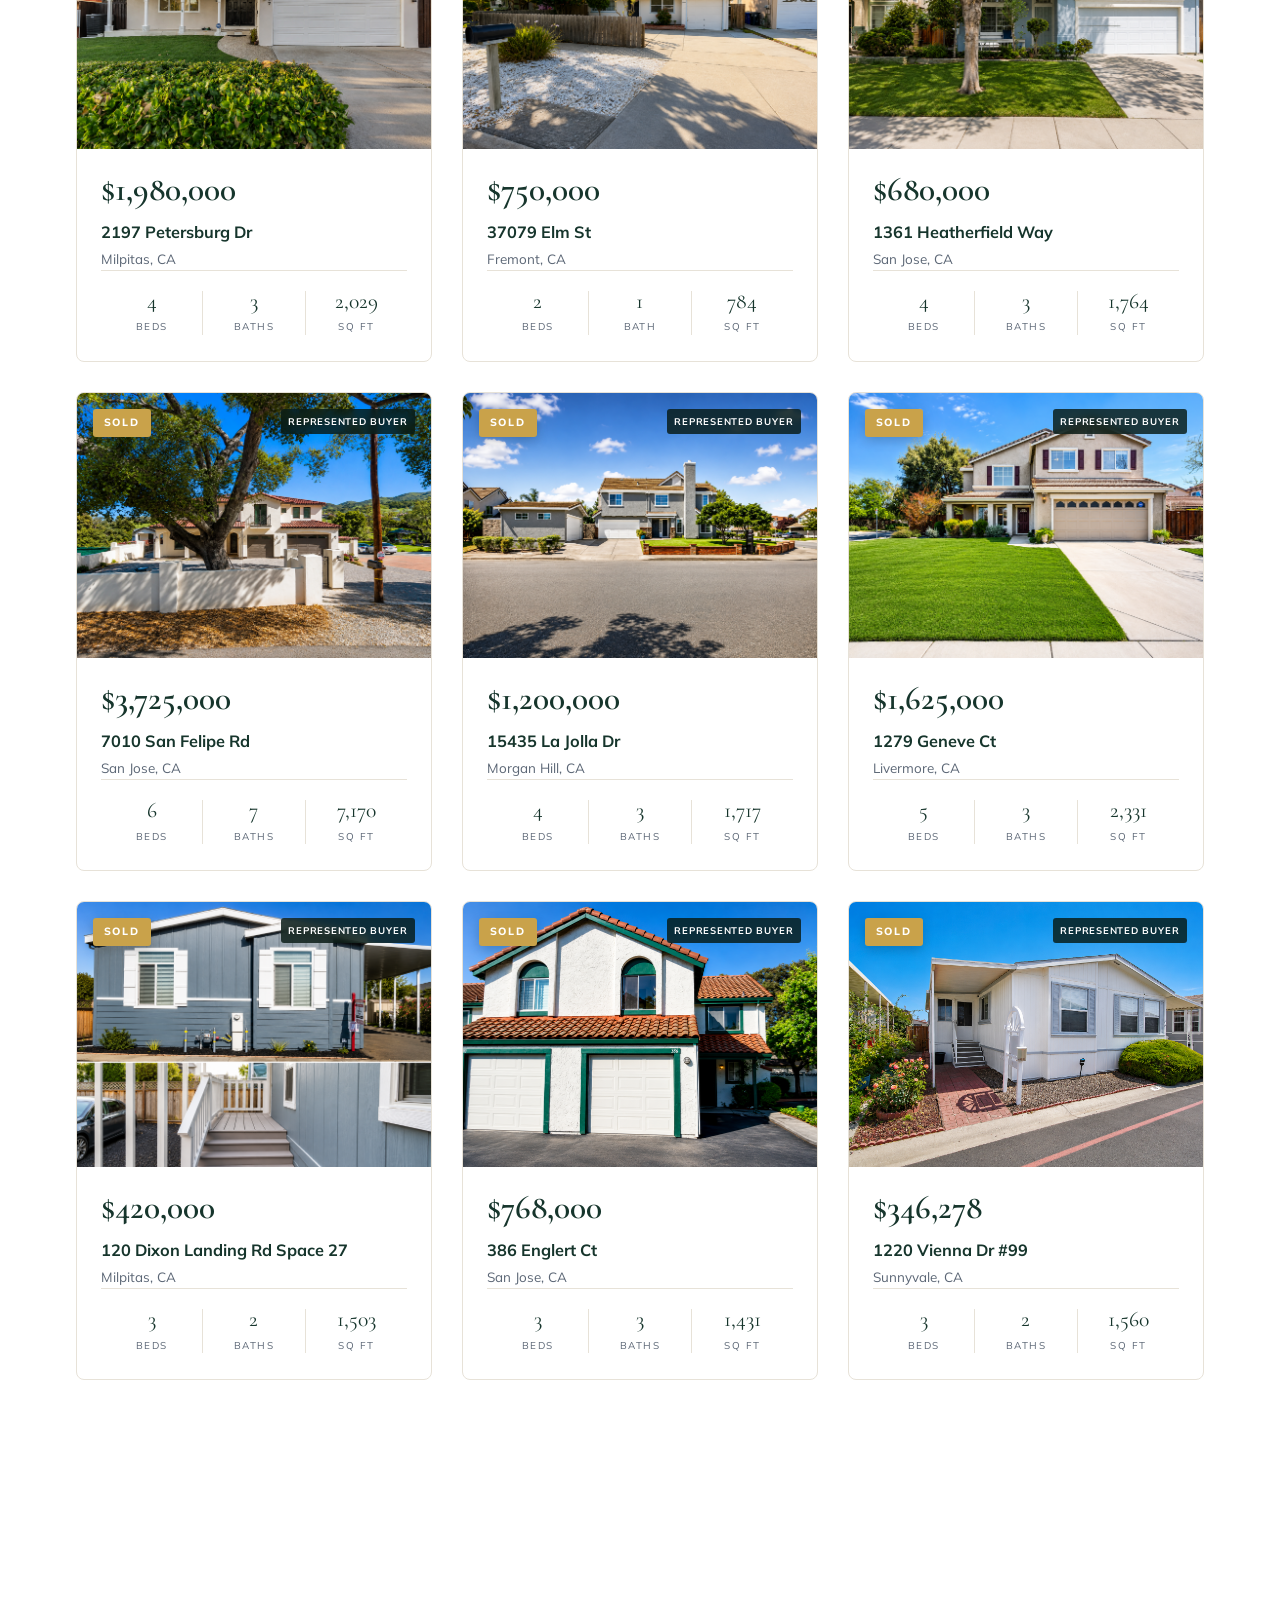
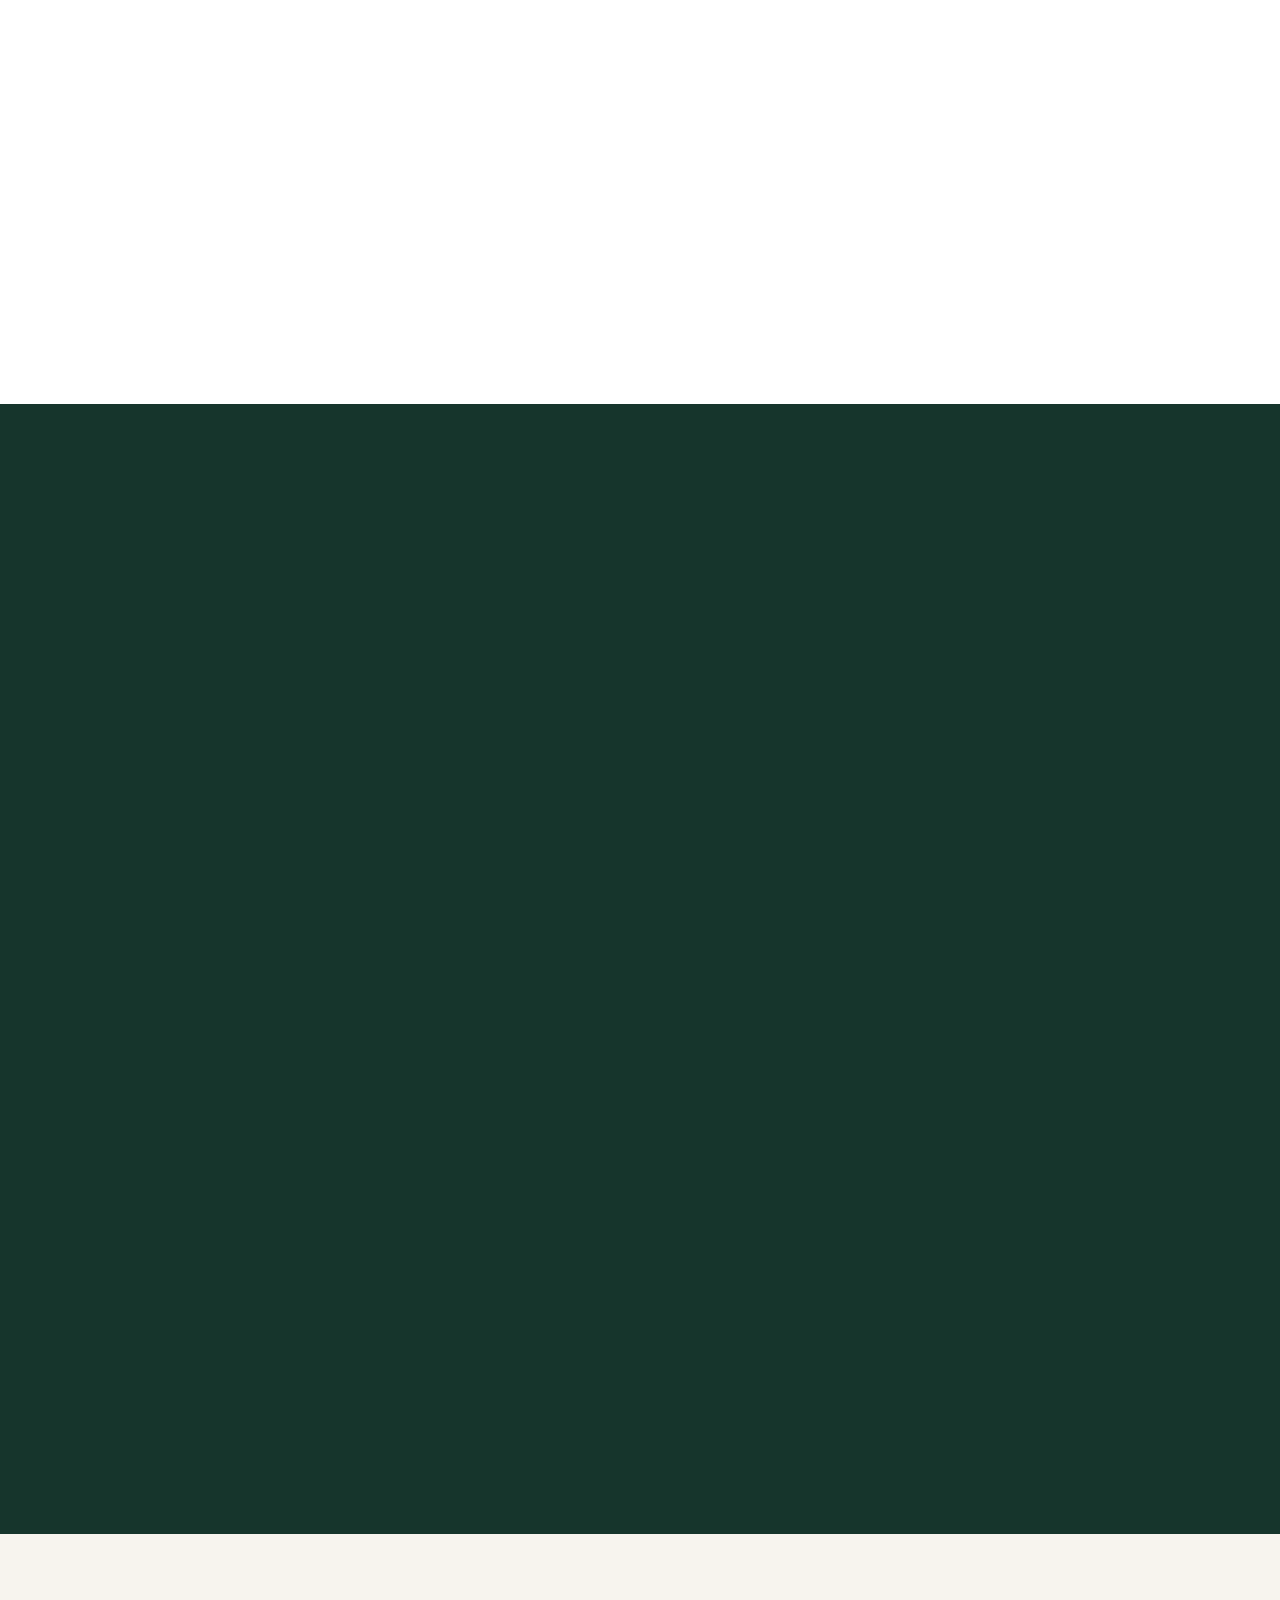
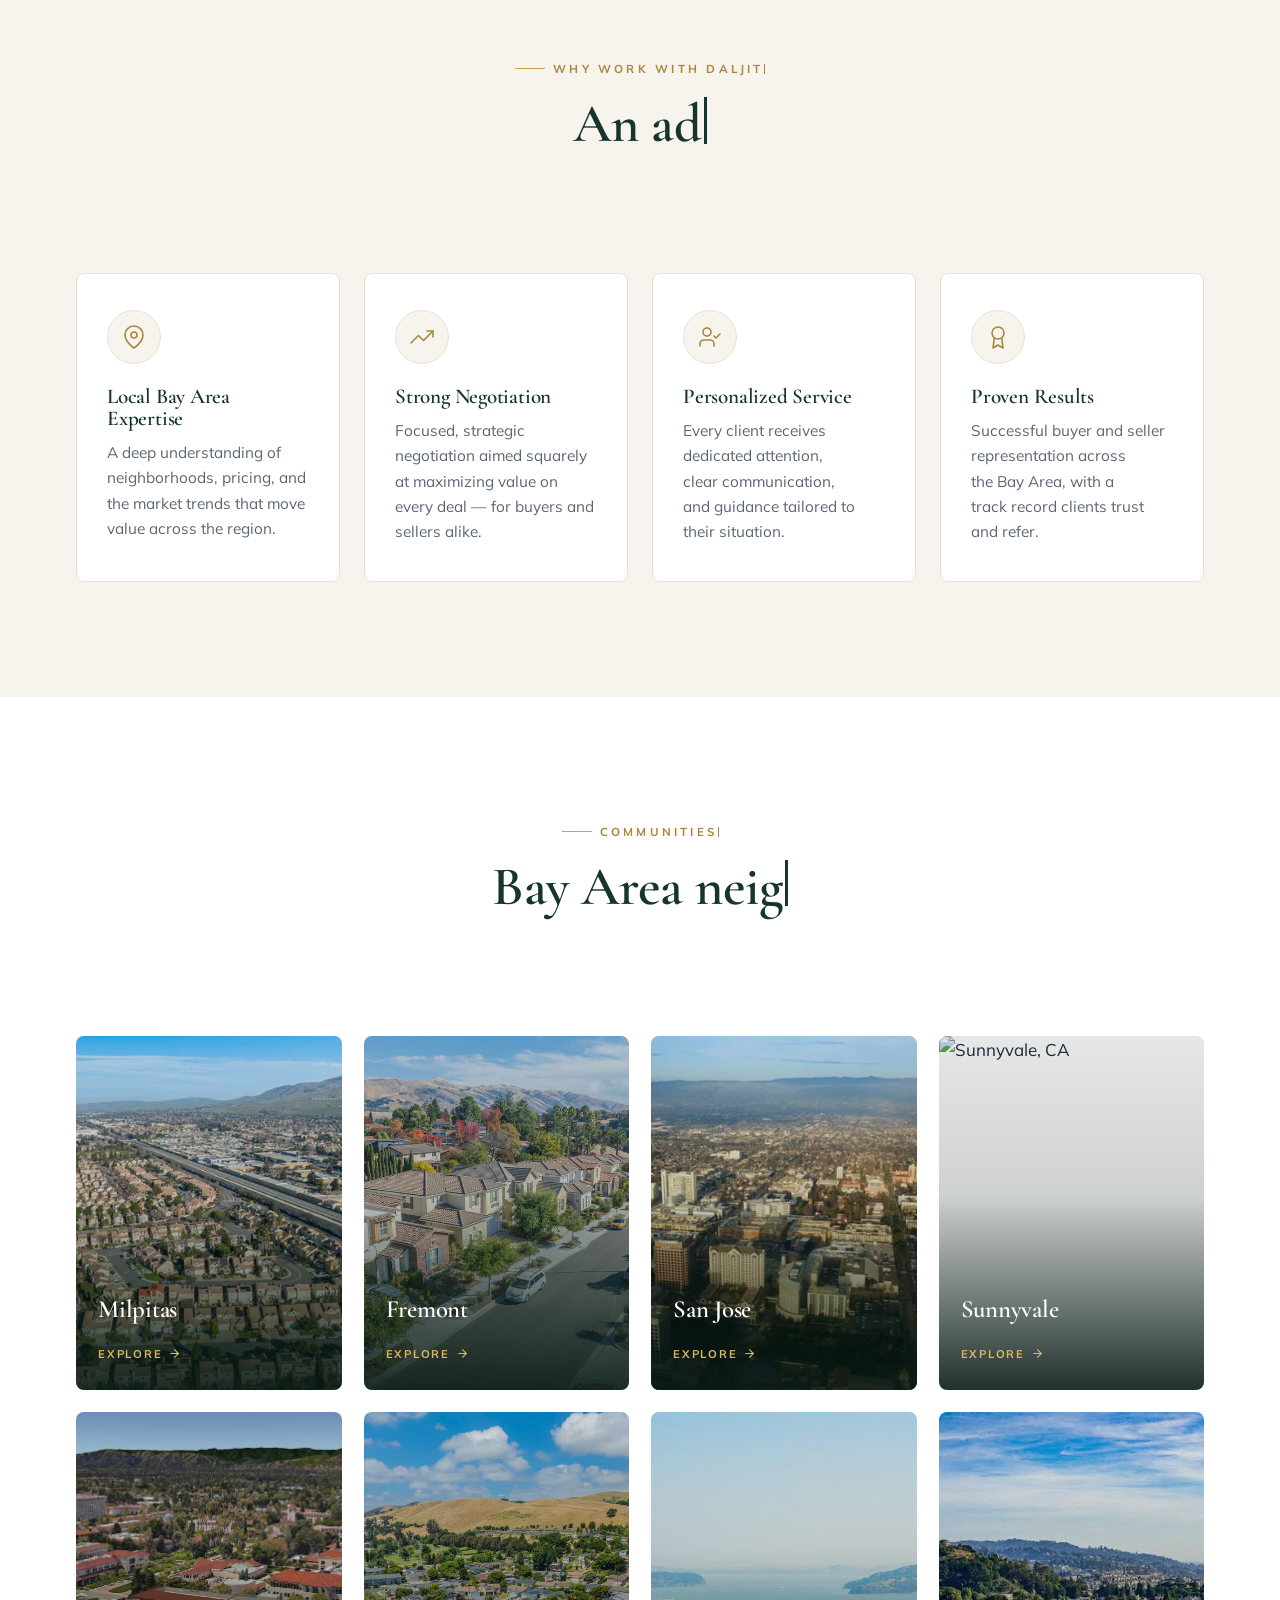
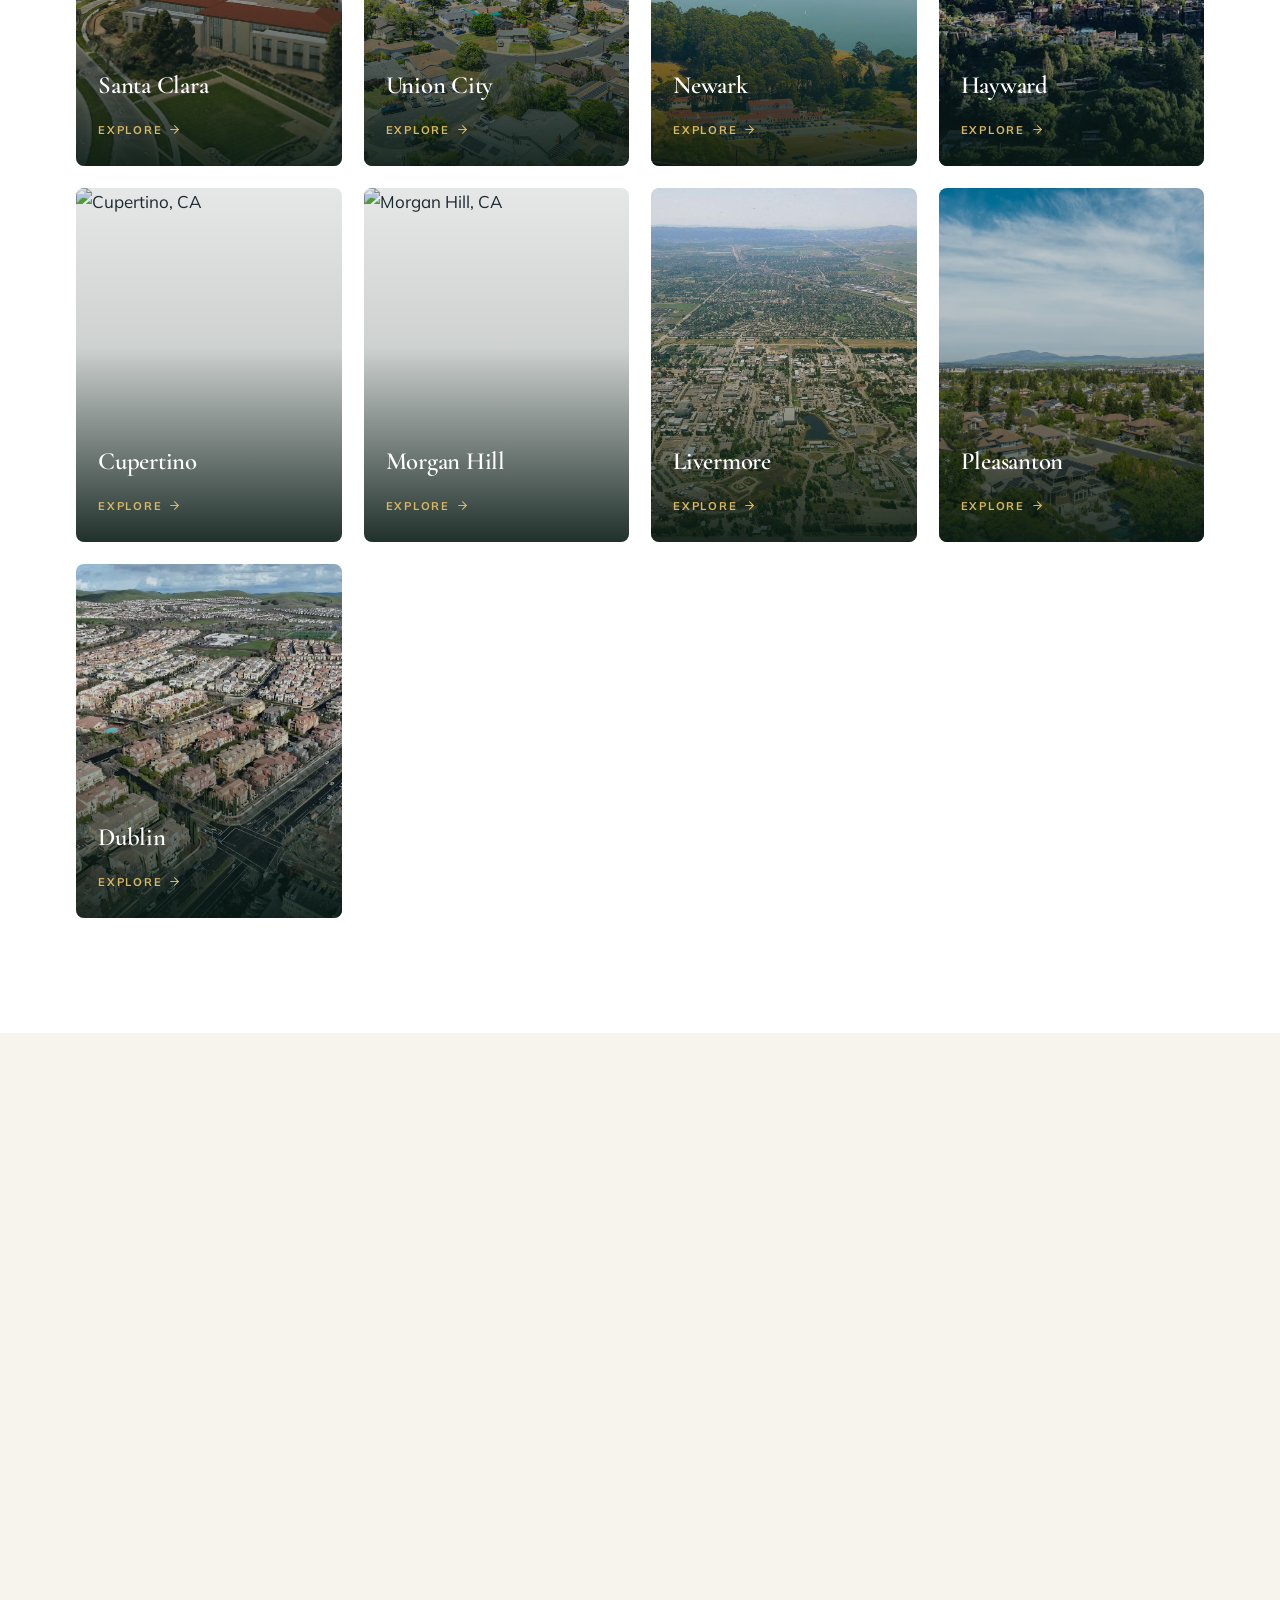
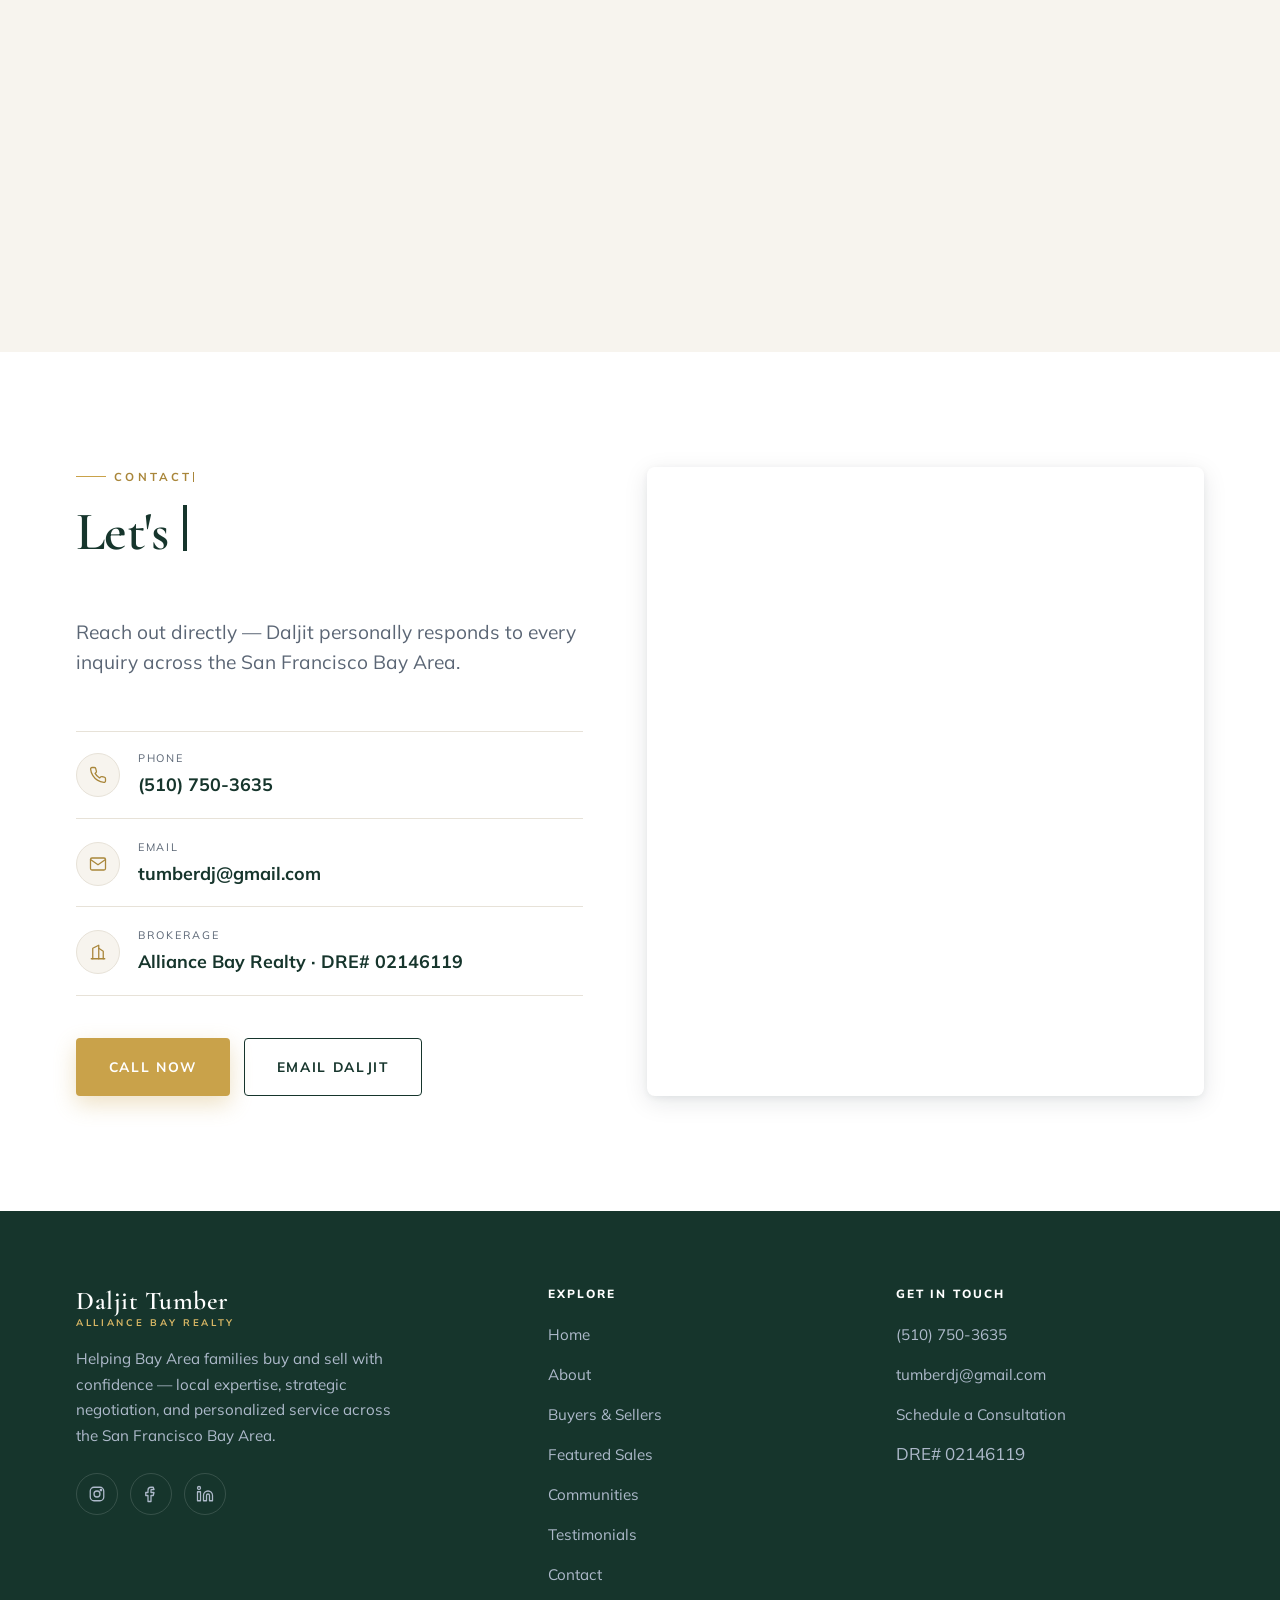
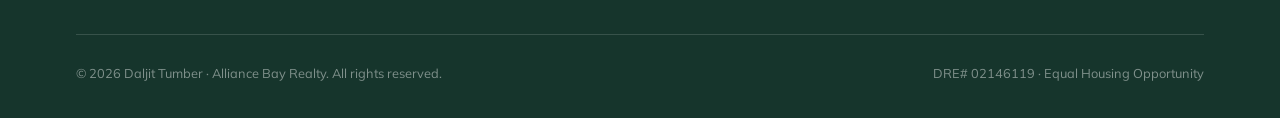
==== commit 775a2a4f: "v4 - Update for sale listing page - 25 tareyton ct." ====
--- a/index.html
+++ b/index.html
@@ -653,9 +653,9 @@
   </div>
 </footer>
 
-<a href="forsale/25%20Tareyton%20Ct/index.html" class="fab-listing" aria-label="Coming soon: 25 Tareyton Ct, San Ramon">
+<a href="forsale/25%20Tareyton%20Ct/index.html" class="fab-listing" aria-label="Now for sale: 25 Tareyton Ct, San Ramon">
   <svg viewBox="0 0 24 24" fill="none" stroke="currentColor" stroke-width="1.8" stroke-linecap="round" stroke-linejoin="round"><path d="M3 11l9-8 9 8"/><path d="M5 10v10h14V10"/><path d="M9 20v-6h6v6"/></svg>
-  <span class="fab-text"><strong>Coming Soon</strong>25 Tareyton Ct, San Ramon</span>
+  <span class="fab-text"><strong>Now For Sale</strong>25 Tareyton Ct, San Ramon</span>
 </a>
 
 <script src="assets/script.js"></script>
